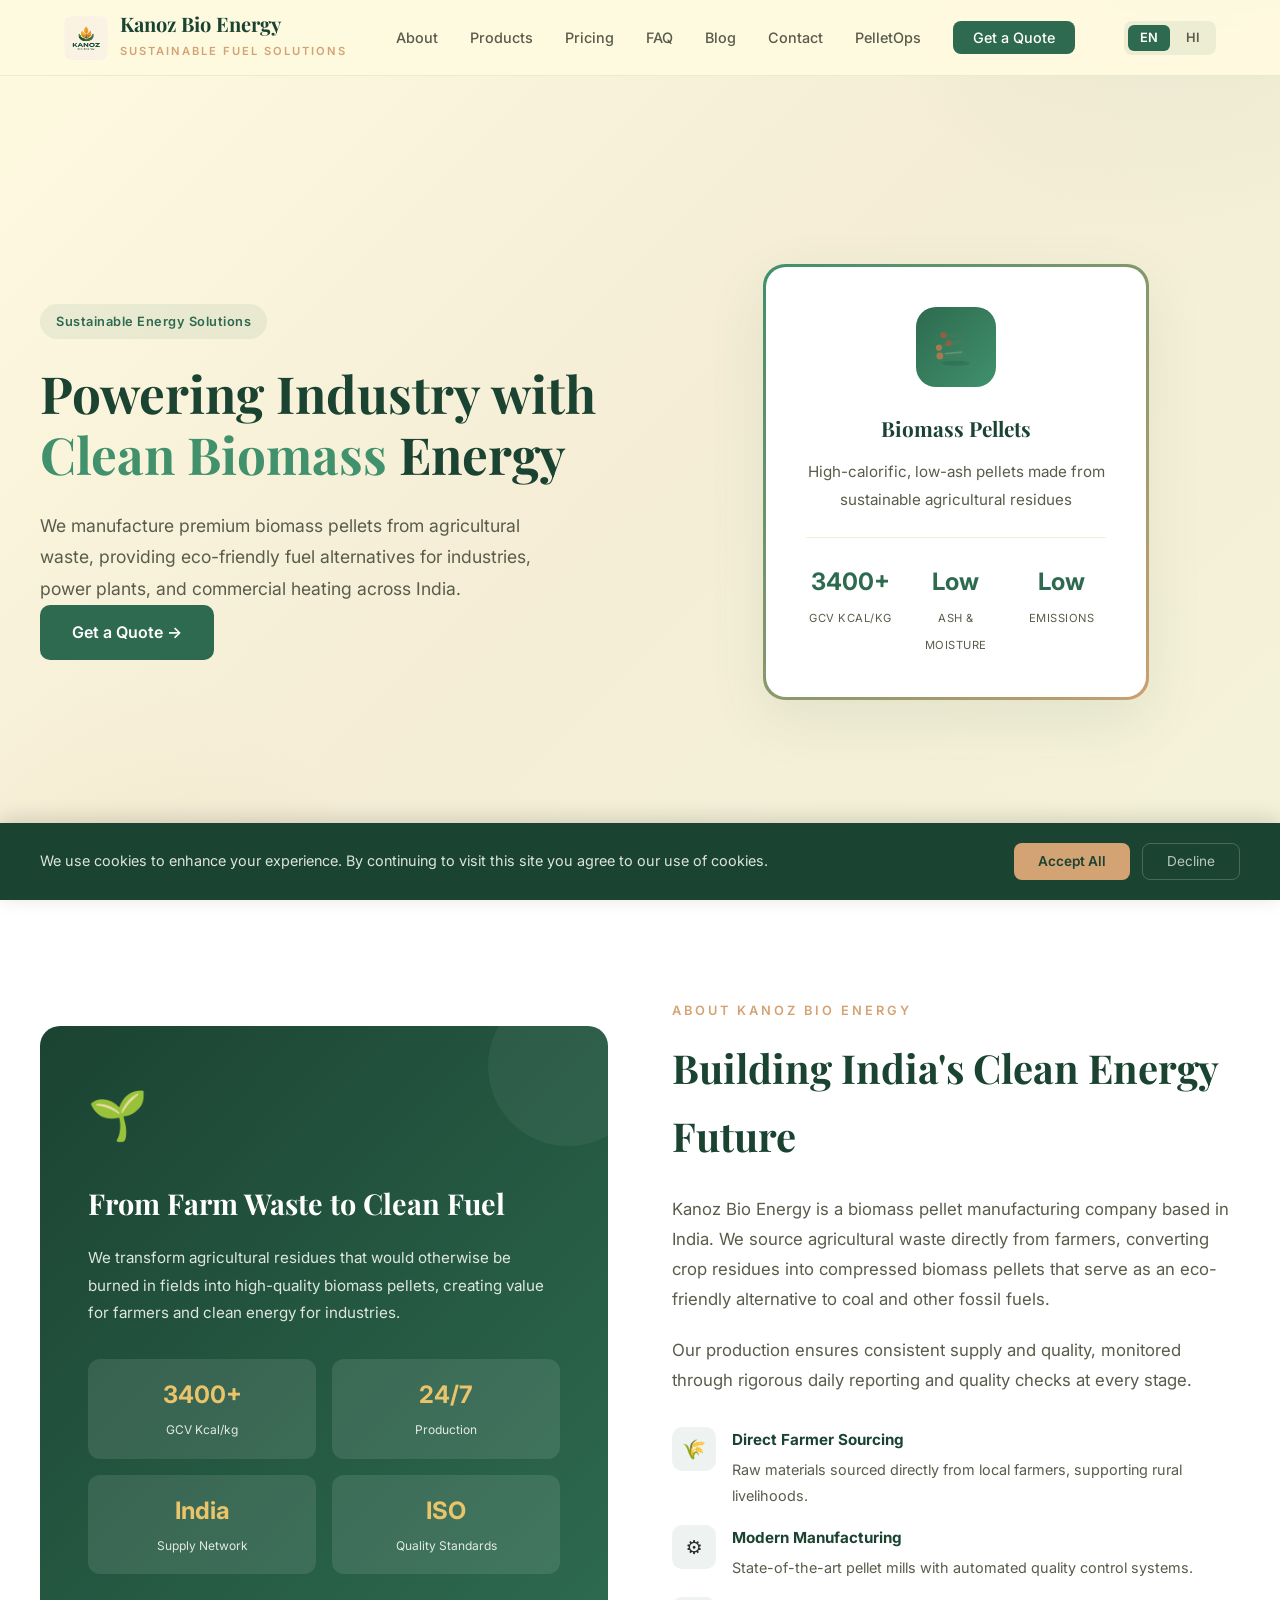
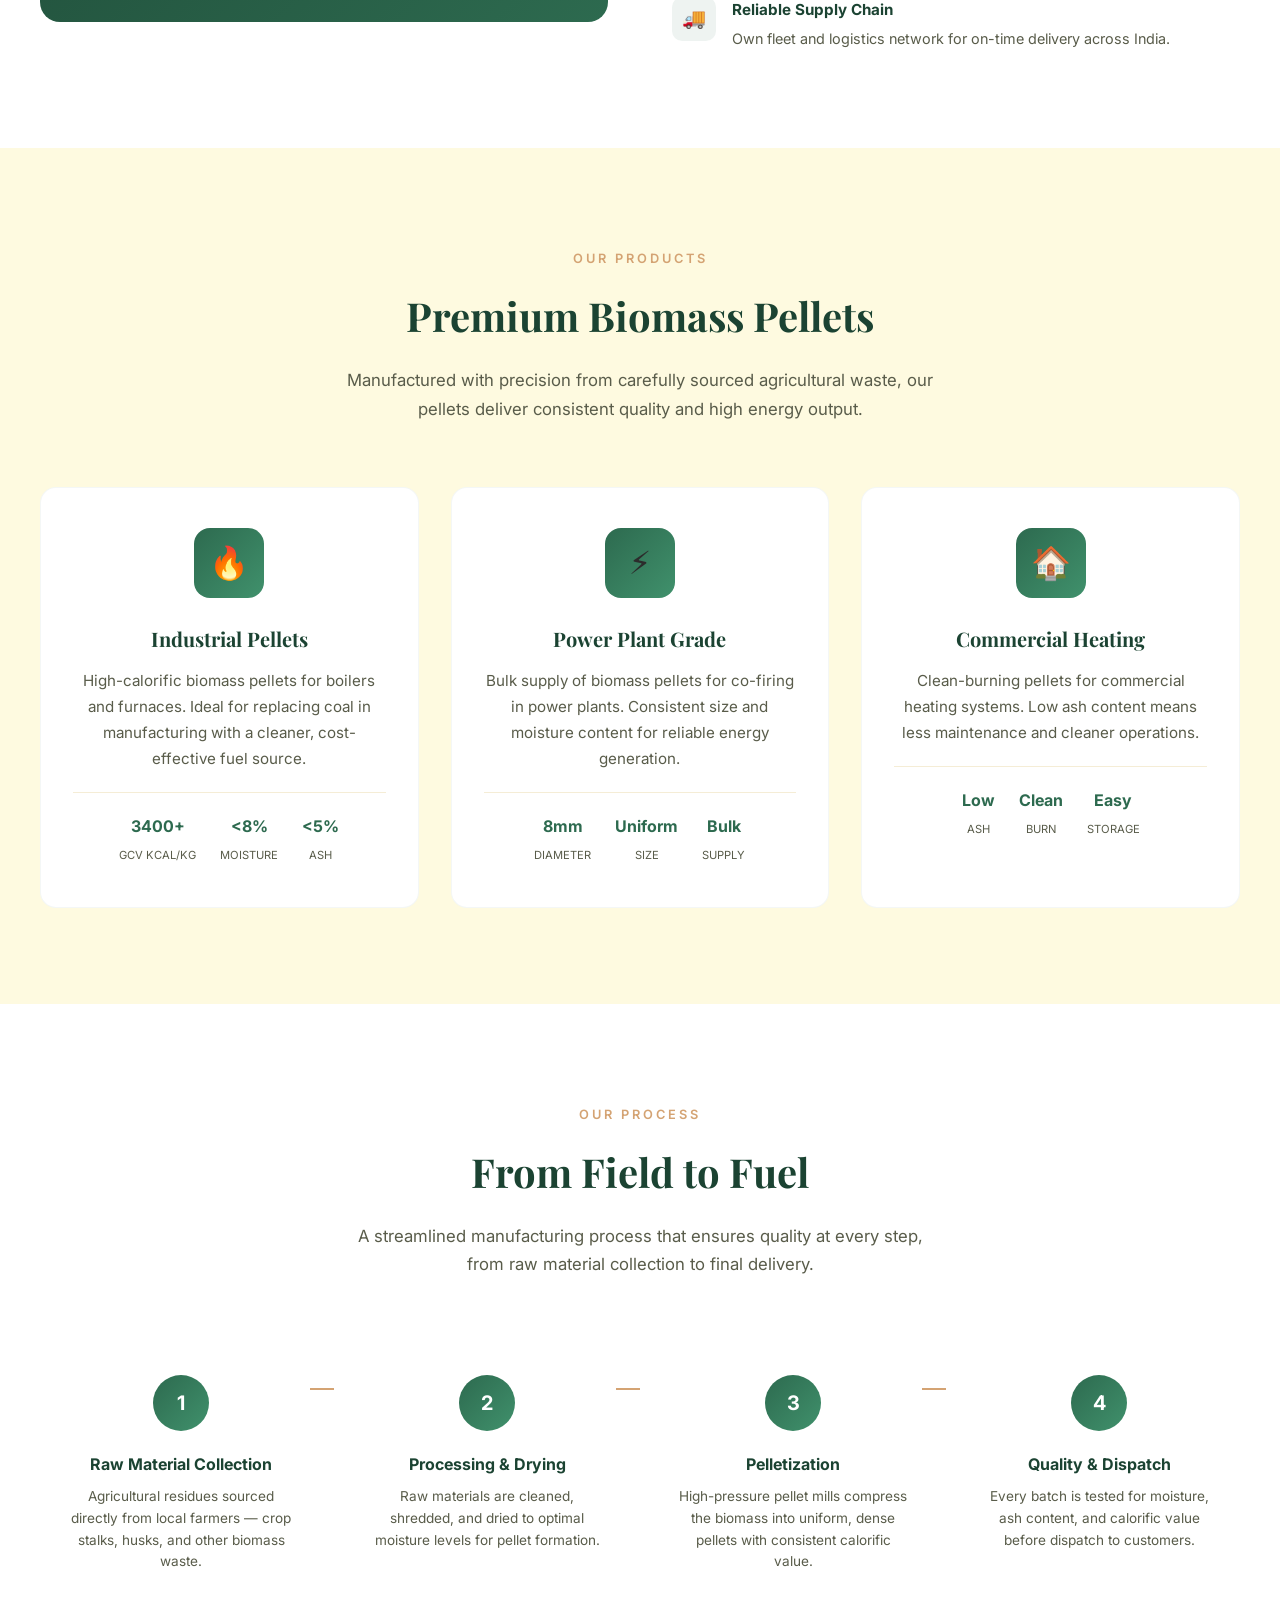
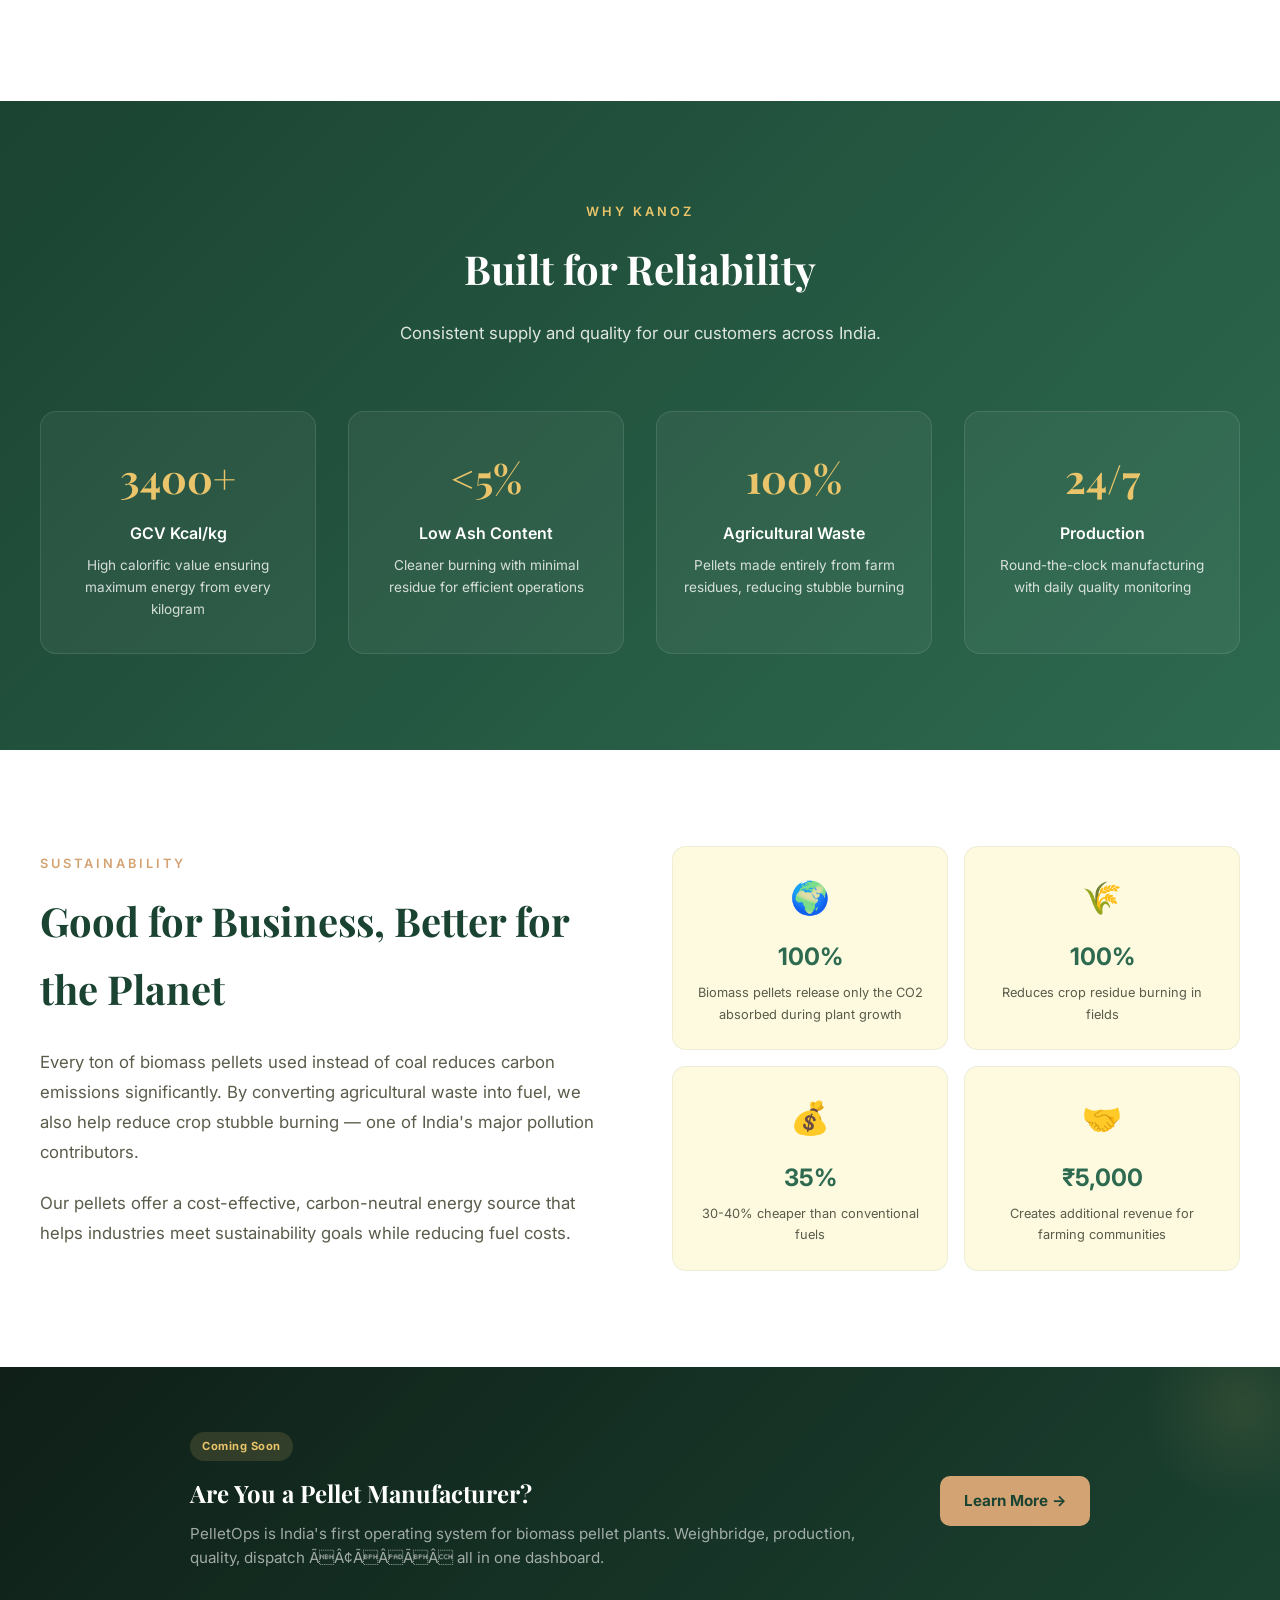
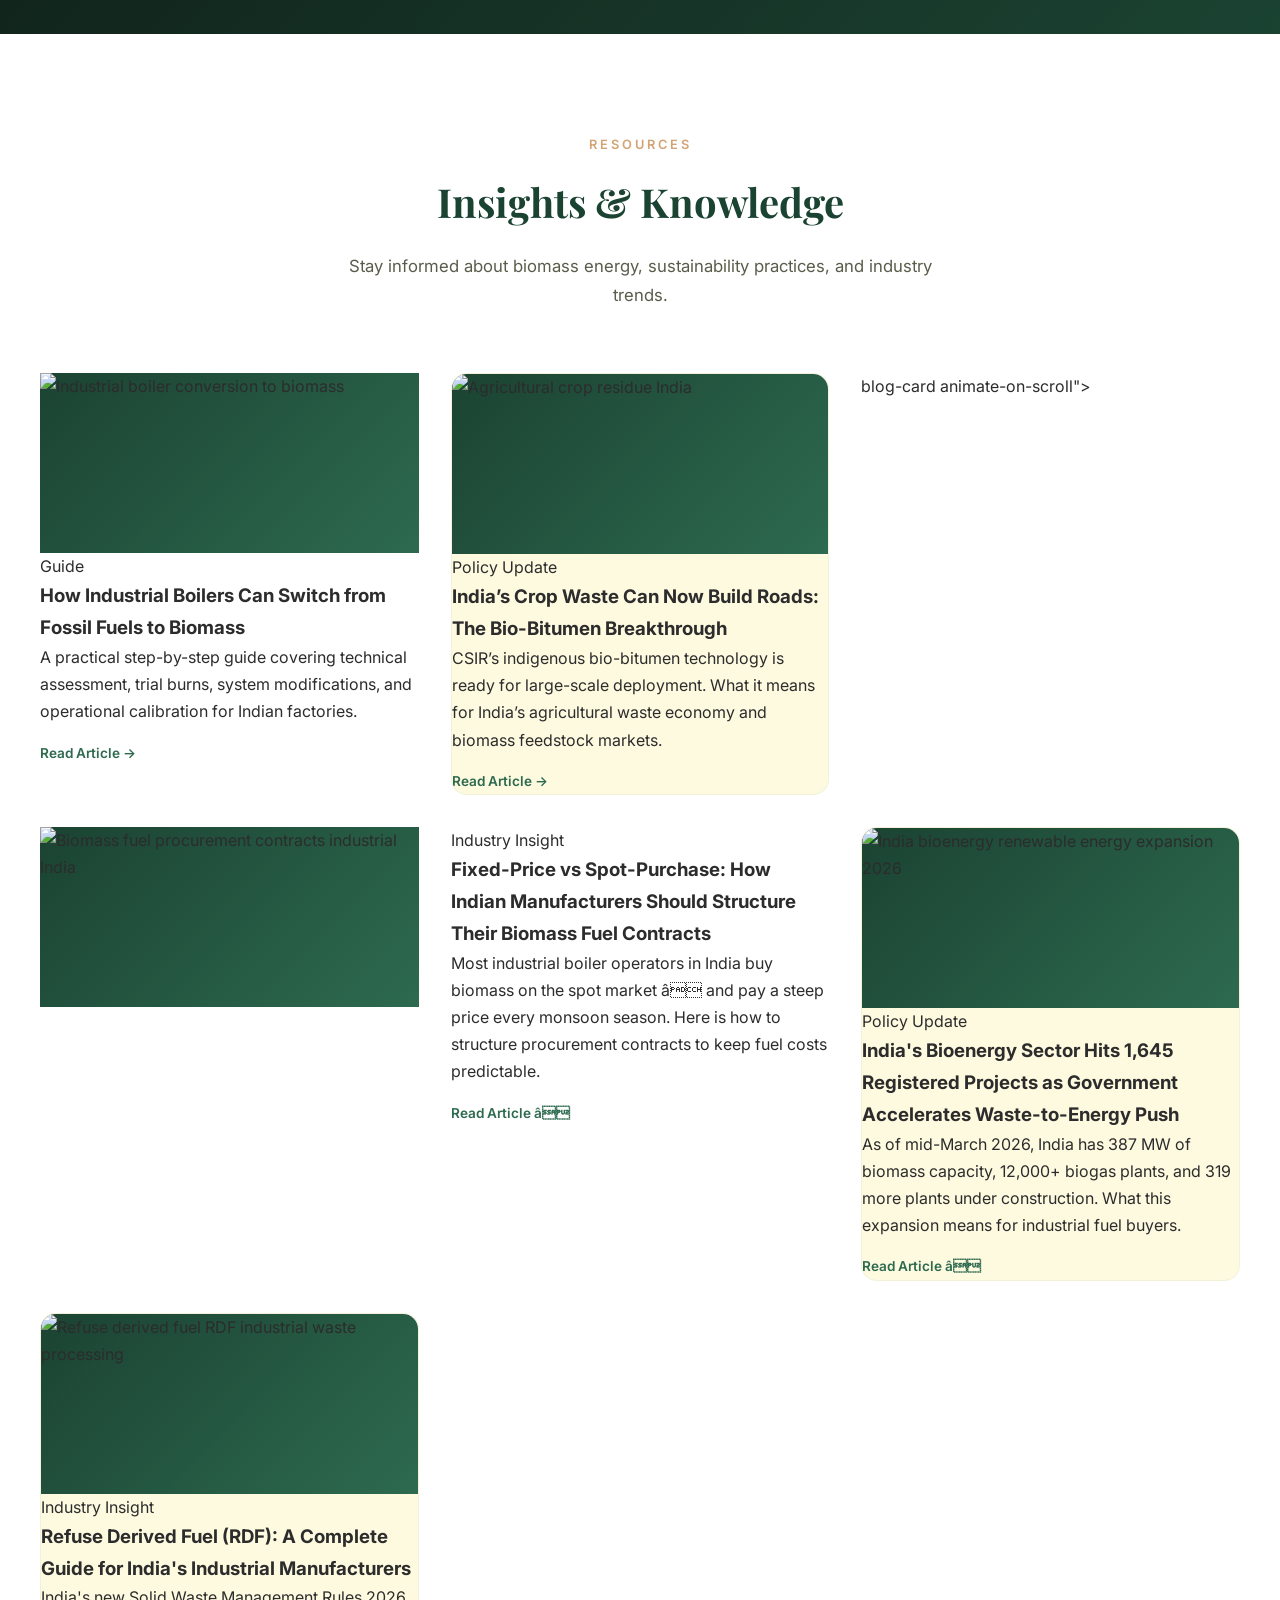
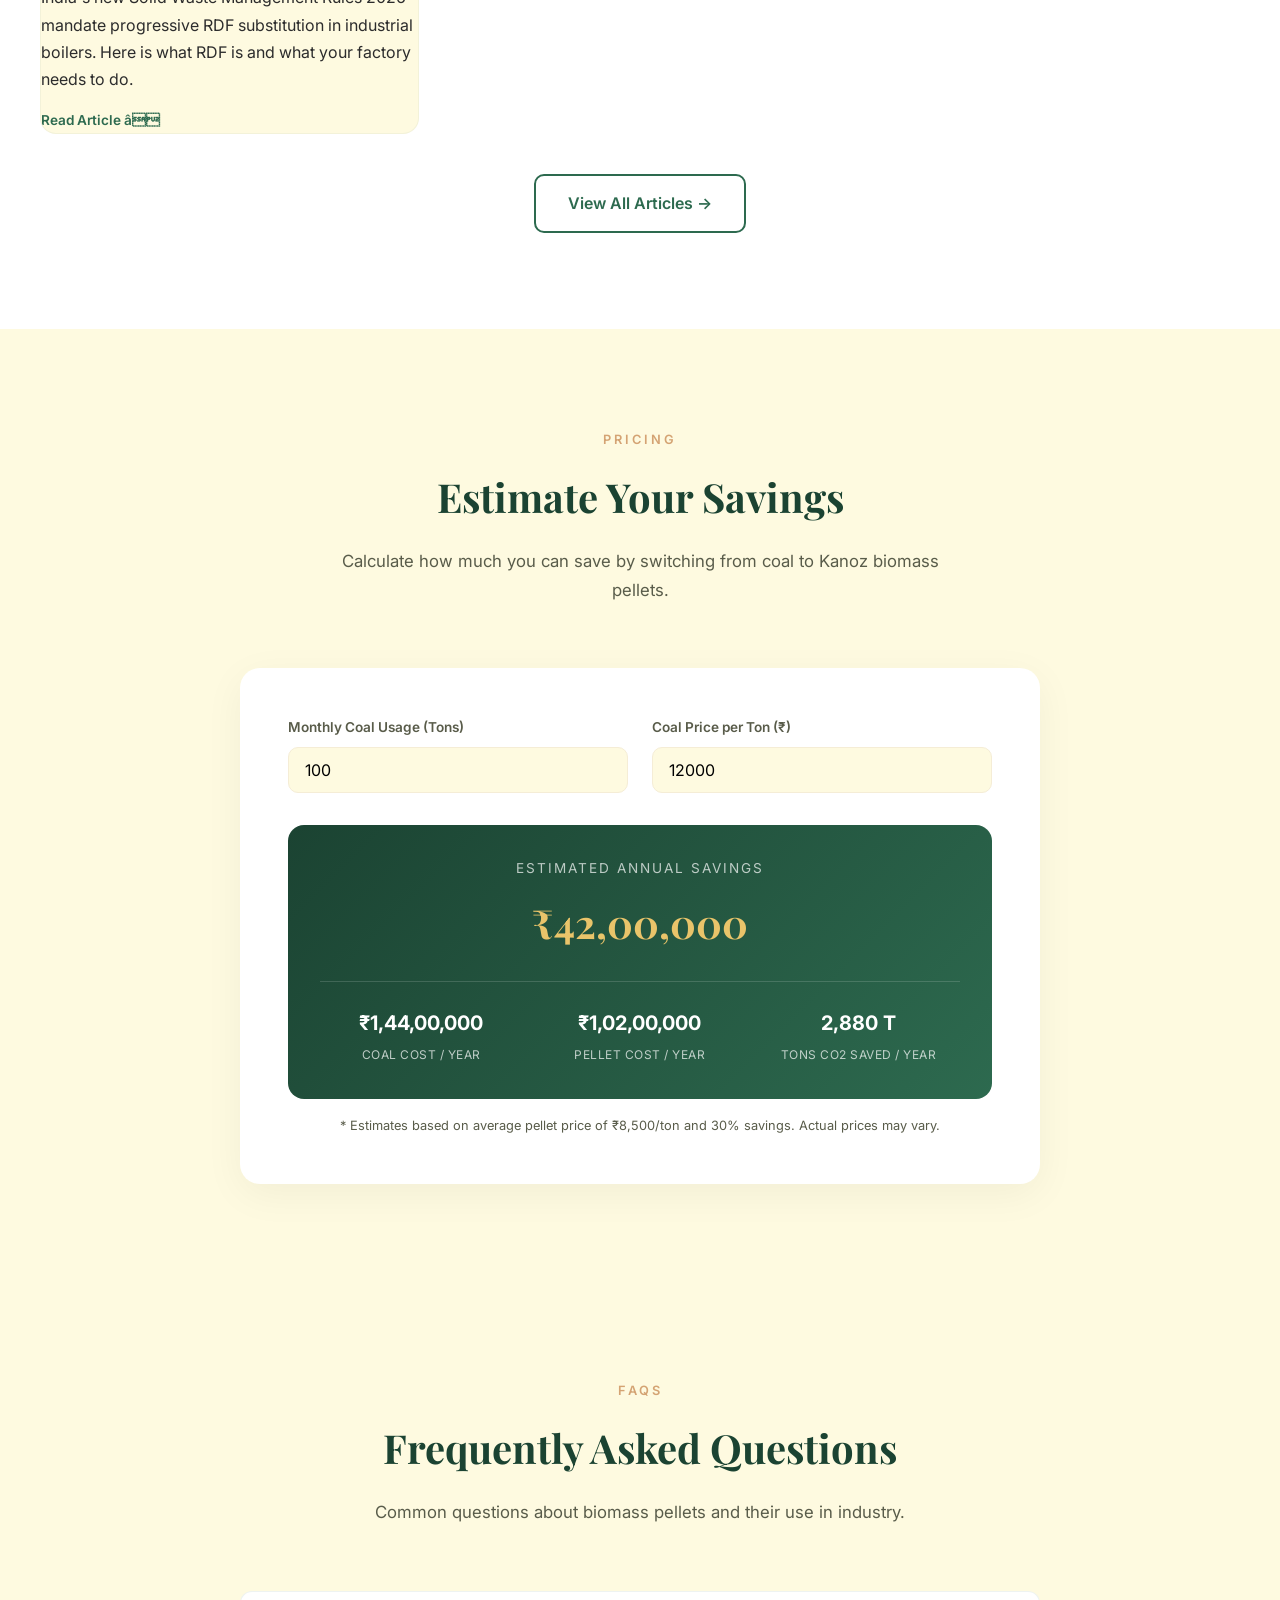
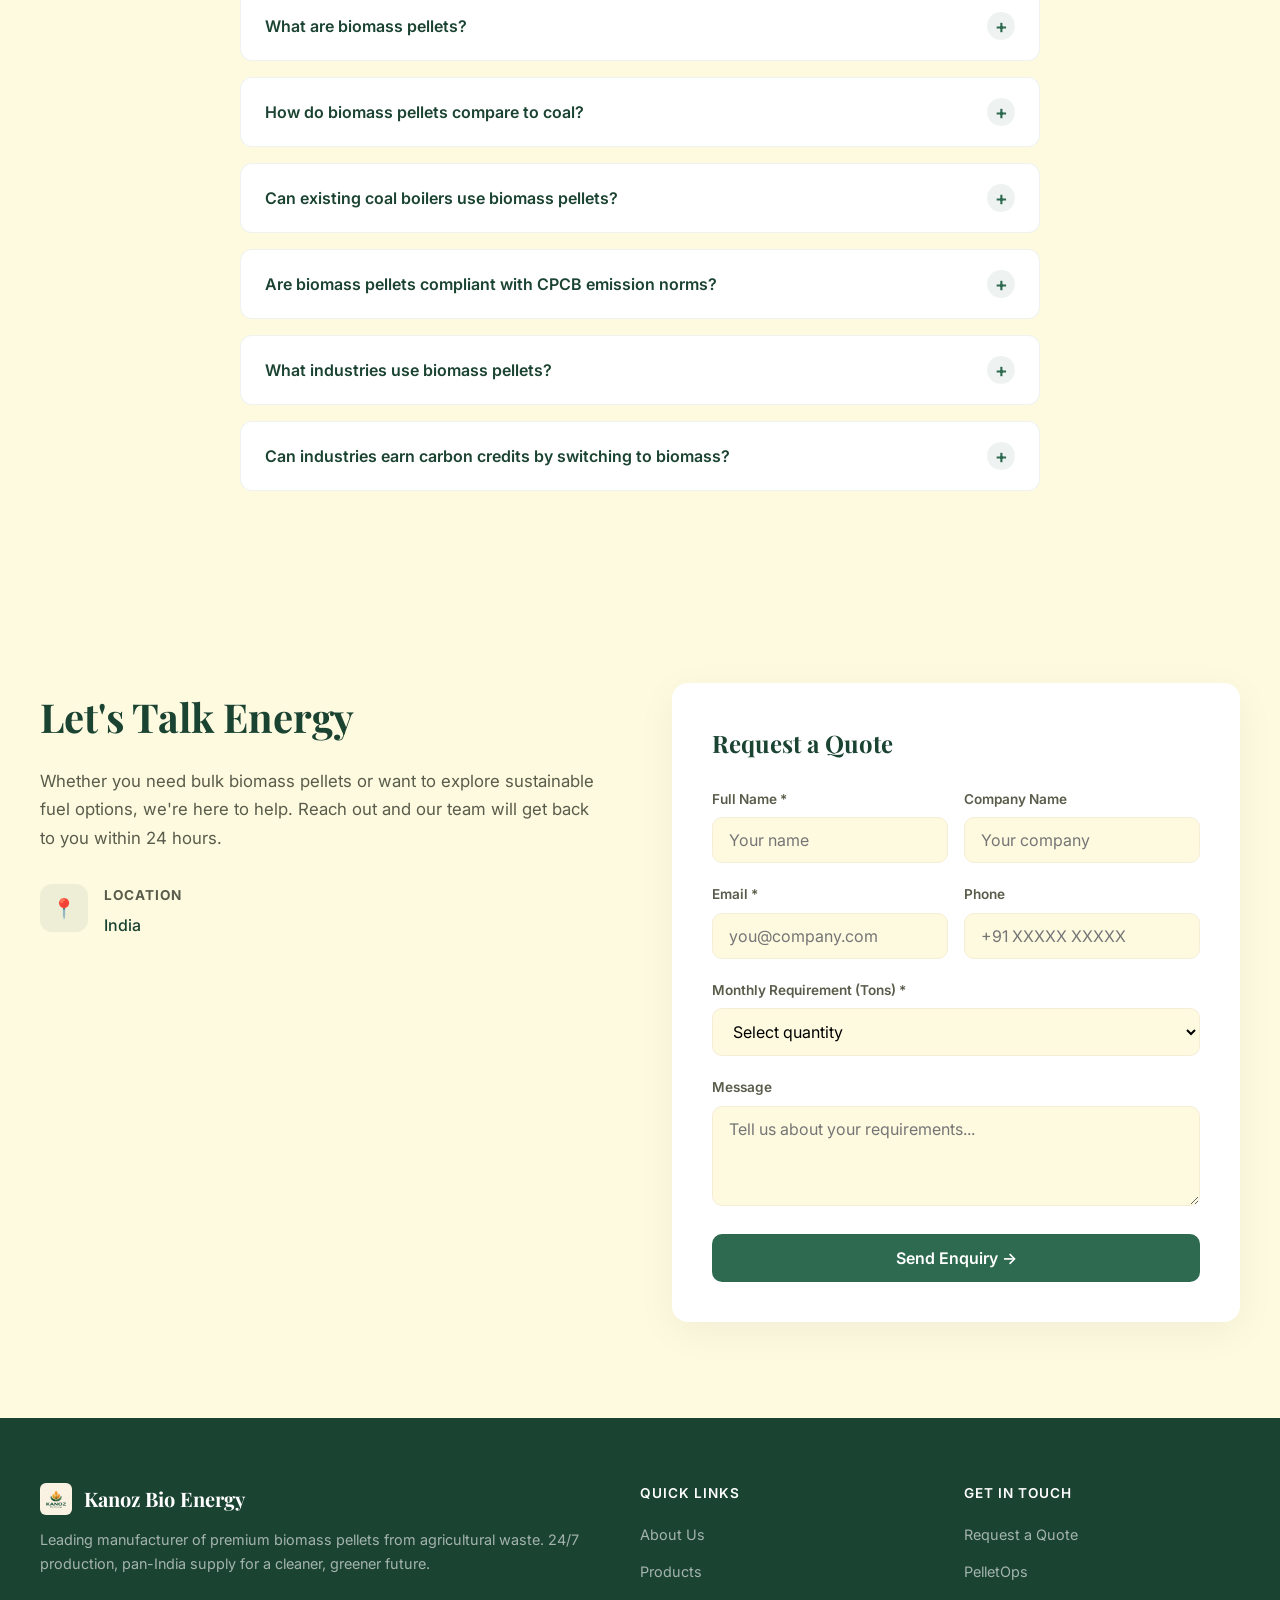
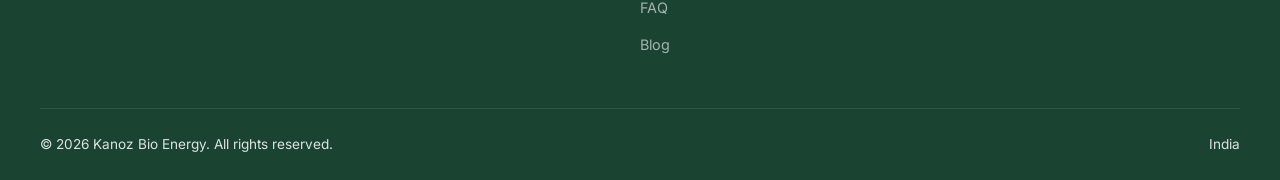
==== index.html @ 9afc2f56 "Fix HTML entity encoding issues in index.html" ====
<!DOCTYPE html>
<html lang="en">
<head>
  <meta charset="UTF-8">
  <meta name="viewport" content="width=device-width, initial-scale=1.0, viewport-fit=cover">
  <title>Kanoz Bio Energy | Biomass Pellet Manufacturer</title>
  <meta name="description" content="Kanoz Bio Energy - Leading manufacturer of premium biomass pellets for sustainable energy. Eco-friendly fuel solutions for industries and homes across India.">
  <meta name="keywords" content="biomass pellets, bio energy, sustainable fuel, agricultural waste, pellet manufacturer India, clean energy">
  <meta property="og:title" content="Kanoz Bio Energy | Biomass Pellet Manufacturer">
  <meta property="og:description" content="Premium biomass pellets from agricultural waste. 24/7 production, pan-India supply.">
  <meta property="og:type" content="website">
  <meta property="og:url" content="https://kanoz.in/">
  <meta property="og:image" content="https://kanoz.in/og-image.jpg">
  <meta name="twitter:card" content="summary_large_image">
  <meta name="twitter:title" content="Kanoz Bio Energy | Biomass Pellet Manufacturer">
  <meta name="twitter:description" content="Premium biomass pellets from agricultural waste. 24/7 production, pan-India supply.">
  <meta name="twitter:image" content="https://kanoz.in/og-image.jpg">
  <meta name="robots" content="index, follow">
  <meta name="theme-color" content="#2d6a4f" id="themeColor">
  <link rel="canonical" href="https://kanoz.in/">
  <link rel="icon" type="image/png" href="logo.png">
  <link rel="apple-touch-icon" href="logo.png">
  <link rel="manifest" href="manifest.json">
  <link rel="preconnect" href="https://fonts.googleapis.com">
  <link rel="preconnect" href="https://fonts.gstatic.com" crossorigin>
  <link href="https://fonts.googleapis.com/css2?family=Inter:wght@400;500;600;700&family=Playfair+Display:wght@600;700&display=swap" rel="stylesheet">

  <!-- Structured Data -->
  <script type="application/ld+json">
  {
    "@context": "https://schema.org",
    "@type": "Organization",
    "name": "Kanoz Bio Energy",
    "description": "Leading manufacturer of premium biomass pellets from agricultural waste in India.",
    "url": "https://kanoz.in",
    "address": {
      "@type": "PostalAddress",
      "addressCountry": "IN"
    },
    "sameAs": []
  }
  </script>
  <script type="application/ld+json">
  {
    "@context": "https://schema.org",
    "@type": "Product",
    "name": "Biomass Pellets",
    "description": "High-calorific, low-ash biomass pellets made from sustainable agricultural residues.",
    "brand": {
      "@type": "Brand",
      "name": "Kanoz Bio Energy"
    },
    "manufacturer": {
      "@type": "Organization",
      "name": "Kanoz Bio Energy"
    },
    "aggregateRating": {
      "@type": "AggregateRating",
      "ratingValue": "4.8",
      "reviewCount": "150",
      "bestRating": "5",
      "worstRating": "1"
    }
  }
  </script>

  <script type="application/ld+json">
  {
    "@context": "https://schema.org",
    "@type": "FAQPage",
    "mainEntity": [
      {
        "@type": "Question",
        "name": "What are biomass pellets?",
        "acceptedAnswer": {
          "@type": "Answer",
          "text": "Biomass pellets are compressed cylinders made from agricultural residues like crop stalks, rice husks, and sawdust. They are used as a cleaner alternative to coal in industrial boilers and heating systems, with a calorific value of 3,200-3,800 Kcal/kg."
        }
      },
      {
        "@type": "Question",
        "name": "How do biomass pellets compare to coal?",
        "acceptedAnswer": {
          "@type": "Answer",
          "text": "Biomass pellets have comparable calorific value to Indian coal but with dramatically lower ash (3-8% vs 25-45%), negligible sulphur, and are carbon-neutral. Industries typically save 30-40% on total fuel costs after switching."
        }
      },
      {
        "@type": "Question",
        "name": "Can existing coal boilers use biomass pellets?",
        "acceptedAnswer": {
          "@type": "Answer",
          "text": "Yes. Most coal-fired boilers (1 TPH and above) can burn biomass pellets with only minor grate and feed mechanism adjustments. The conversion typically takes 2-3 days."
        }
      },
      {
        "@type": "Question",
        "name": "Are biomass pellets compliant with CPCB emission norms?",
        "acceptedAnswer": {
          "@type": "Answer",
          "text": "Yes. Biomass pellets produce significantly lower particulate matter, virtually zero SO2, and no toxic heavy metals compared to coal. Switching to biomass is often the simplest way to meet CPCB standards."
        }
      },
      {
        "@type": "Question",
        "name": "What industries use biomass pellets?",
        "acceptedAnswer": {
          "@type": "Answer",
          "text": "Biomass pellets are used across textile mills, food processing units, brick kilns, chemical plants, paper mills, and thermal power plants. Power plants are mandated to co-fire 5-10% biomass with coal."
        }
      },
      {
        "@type": "Question",
        "name": "Can industries earn carbon credits by switching to biomass?",
        "acceptedAnswer": {
          "@type": "Answer",
          "text": "Yes. Every ton of coal replaced by biomass avoids approximately 2.4 tons of CO2 emissions. These can be registered as carbon credits and sold on voluntary or compliance markets."
        }
      }
    ]
  }
  </script>

  <style>
    /* === RESET & BASE === */
    *, *::before, *::after { box-sizing: border-box; margin: 0; padding: 0; }
    :root {
      --green: #2d6a4f;
      --green-dark: #1b4332;
      --green-light: #40916c;
      --gold: #d4a373;
      --gold-light: #e9c46a;
      --cream: #fefae0;
      --cream-dark: #f5edd6;
      --brown: #595c4a;
      --brown-dark: #4a4e3c;
      --white: #ffffff;
      --text: #2c2c2c;
      --text-light: #595c4a;
      --error: #d32f2f;
    }

    html { scroll-behavior: smooth; }
    body {
      font-family: 'Inter', system-ui, -apple-system, sans-serif;
      color: var(--text);
      background: var(--cream);
      line-height: 1.7;
      overflow-x: hidden;
    }
    img { max-width: 100%; display: block; }
    a { text-decoration: none; color: inherit; }

    /* === SKIP NAV (Accessibility) === */
    .skip-nav {
      position: absolute;
      top: -100%;
      left: 1rem;
      padding: 0.75rem 1.5rem;
      background: var(--green-dark);
      color: var(--white);
      border-radius: 0 0 8px 8px;
      font-weight: 600;
      z-index: 200;
      transition: top 0.2s;
    }
    .skip-nav:focus {
      top: 0;
    }

    /* === HEADER / NAV === */
    .header {
      position: fixed;
      top: 0;
      left: 0;
      right: 0;
      z-index: 100;
      background: rgba(254, 250, 224, 0.95);
      backdrop-filter: blur(10px);
      border-bottom: 1px solid rgba(45, 106, 79, 0.1);
      transition: box-shadow 0.3s;
    }
    .header.scrolled { box-shadow: 0 2px 20px rgba(0,0,0,0.08); }
    .nav {
      max-width: 1200px;
      margin: 0 auto;
      padding: 0.75rem 1.5rem;
      display: flex;
      align-items: center;
      justify-content: space-between;
    }
    .nav-brand {
      display: flex;
      align-items: center;
      gap: 0.75rem;
    }
    .nav-brand img {
      height: 44px;
      width: 44px;
      border-radius: 8px;
    }
    .nav-brand-text h1 {
      font-family: 'Playfair Display', Georgia, serif;
      font-size: 1.25rem;
      font-weight: 700;
      color: var(--green-dark);
      line-height: 1.2;
    }
    .nav-brand-text span {
      font-size: 0.7rem;
      color: var(--gold);
      text-transform: uppercase;
      letter-spacing: 2px;
      font-weight: 600;
    }
    .nav-links {
      display: flex;
      gap: 2rem;
      align-items: center;
      list-style: none;
    }
    .nav-links a {
      font-size: 0.9rem;
      font-weight: 500;
      color: var(--brown);
      transition: color 0.2s;
    }
    .nav-links a:hover,
    .nav-links a:focus-visible { color: var(--green); }
    .nav-cta {
      background: var(--green);
      color: var(--white) !important;
      padding: 0.5rem 1.25rem;
      border-radius: 8px;
      font-weight: 600;
      transition: background 0.2s, transform 0.2s;
    }
    .nav-cta:hover { background: var(--green-dark); transform: translateY(-1px); }
    .hamburger {
      display: none;
      background: none;
      border: none;
      cursor: pointer;
      padding: 0.625rem;
      min-width: 48px;
      min-height: 48px;
      align-items: center;
      justify-content: center;
    }
    .hamburger span {
      display: block;
      width: 24px;
      height: 2px;
      background: var(--green-dark);
      margin: 6px 0;
      transition: transform 0.3s, opacity 0.3s;
    }
    .hamburger.active span:nth-child(1) {
      transform: translateY(8px) rotate(45deg);
    }
    .hamburger.active span:nth-child(2) {
      opacity: 0;
    }
    .hamburger.active span:nth-child(3) {
      transform: translateY(-8px) rotate(-45deg);
    }

    /* === HERO === */
    .hero {
      min-height: 100vh;
      min-height: 100dvh;
      display: flex;
      align-items: center;
      padding: 8rem 1.5rem 4rem;
      background: linear-gradient(135deg, var(--cream) 0%, var(--cream-dark) 50%, rgba(45,106,79,0.05) 100%);
      position: relative;
      overflow: hidden;
    }
    .hero::before {
      content: '';
      position: absolute;
      top: -50%;
      right: -20%;
      width: 700px;
      height: 700px;
      background: radial-gradient(circle, rgba(45,106,79,0.06) 0%, transparent 70%);
      border-radius: 50%;
    }
    .hero::after {
      content: '';
      position: absolute;
      bottom: -30%;
      left: -10%;
      width: 500px;
      height: 500px;
      background: radial-gradient(circle, rgba(212,163,115,0.08) 0%, transparent 70%);
      border-radius: 50%;
    }
    .hero-inner {
      max-width: 1200px;
      margin: 0 auto;
      display: grid;
      grid-template-columns: 1fr 1fr;
      gap: 4rem;
      align-items: center;
      position: relative;
      z-index: 1;
    }
    .hero-badge {
      display: inline-block;
      background: rgba(45,106,79,0.08);
      color: var(--green);
      padding: 0.4rem 1rem;
      border-radius: 100px;
      font-size: 0.8rem;
      font-weight: 600;
      letter-spacing: 0.5px;
      margin-bottom: 1.5rem;
    }
    .hero h2 {
      font-family: 'Playfair Display', Georgia, serif;
      font-size: 3.2rem;
      color: var(--green-dark);
      line-height: 1.2;
      margin-bottom: 1.5rem;
    }
    .hero h2 em {
      font-style: normal;
      color: var(--green-light);
    }
    .hero p {
      font-size: 1.1rem;
      color: var(--text-light);
      max-width: 500px;
      line-height: 1.8;
    }
    .hero-btns {
      display: flex;
      gap: 1rem;
      flex-wrap: wrap;
    }
    .btn {
      display: inline-flex;
      align-items: center;
      gap: 0.5rem;
      padding: 0.875rem 2rem;
      border-radius: 10px;
      font-weight: 600;
      font-size: 1rem;
      transition: background 0.2s, transform 0.2s, box-shadow 0.2s, color 0.2s;
      border: none;
      cursor: pointer;
    }
    .btn-primary {
      background: var(--green);
      color: var(--white);
    }
    .btn-primary:hover { background: var(--green-dark); transform: translateY(-2px); box-shadow: 0 8px 25px rgba(45,106,79,0.25); }
    .btn-primary:focus-visible { outline: 2px solid var(--gold); outline-offset: 2px; }
    .btn-outline {
      background: transparent;
      color: var(--green);
      border: 2px solid var(--green);
    }
    .btn-outline:hover { background: var(--green); color: var(--white); }
    .btn-outline:focus-visible { outline: 2px solid var(--green); outline-offset: 2px; }
    .hero-visual {
      display: flex;
      justify-content: center;
      align-items: center;
    }
    .hero-card {
      background: var(--white);
      border-radius: 20px;
      padding: 2.5rem;
      box-shadow: 0 20px 60px rgba(45,106,79,0.1);
      text-align: center;
      max-width: 380px;
      position: relative;
    }
    .hero-card::before {
      content: '';
      position: absolute;
      top: -3px; left: -3px; right: -3px; bottom: -3px;
      background: linear-gradient(135deg, var(--green-light), var(--gold));
      border-radius: 22px;
      z-index: -1;
    }
    .hero-icon {
      width: 80px;
      height: 80px;
      margin: 0 auto 1.5rem;
      background: linear-gradient(135deg, var(--green), var(--green-light));
      border-radius: 20px;
      display: flex;
      align-items: center;
      justify-content: center;
      font-size: 2.5rem;
    }
    .hero-card h3 {
      font-family: 'Playfair Display', Georgia, serif;
      color: var(--green-dark);
      font-size: 1.3rem;
      margin-bottom: 0.75rem;
    }
    .hero-card p {
      font-size: 0.95rem;
      color: var(--text-light);
      margin-bottom: 1.5rem;
      max-width: 100%;
    }
    .hero-stats {
      display: grid;
      grid-template-columns: repeat(3, 1fr);
      gap: 1rem;
      padding-top: 1.5rem;
      border-top: 1px solid var(--cream-dark);
    }
    .hero-stat strong {
      display: block;
      font-size: 1.5rem;
      color: var(--green);
      font-weight: 700;
    }
    .hero-stat span {
      font-size: 0.7rem;
      color: var(--text-light);
      text-transform: uppercase;
      letter-spacing: 0.5px;
    }

    /* === ABOUT === */
    .about {
      padding: 6rem 1.5rem;
      background: var(--white);
    }
    .about-inner {
      max-width: 1200px;
      margin: 0 auto;
      display: grid;
      grid-template-columns: 1fr 1fr;
      gap: 4rem;
      align-items: center;
    }
    .about-visual {
      position: relative;
    }
    .about-card {
      background: linear-gradient(135deg, var(--green-dark) 0%, var(--green) 100%);
      border-radius: 20px;
      padding: 3rem;
      color: var(--white);
      position: relative;
      overflow: hidden;
    }
    .about-card::after {
      content: '';
      position: absolute;
      top: -40px; right: -40px;
      width: 160px; height: 160px;
      background: rgba(255,255,255,0.05);
      border-radius: 50%;
    }
    .about-card-icon {
      font-size: 3rem;
      margin-bottom: 1.5rem;
    }
    .about-card h3 {
      font-family: 'Playfair Display', Georgia, serif;
      font-size: 1.8rem;
      margin-bottom: 1rem;
    }
    .about-card p {
      font-size: 0.95rem;
      color: rgba(255,255,255,0.85);
      line-height: 1.8;
    }
    .about-mini-stats {
      display: grid;
      grid-template-columns: 1fr 1fr;
      gap: 1rem;
      margin-top: 2rem;
    }
    .about-mini-stat {
      background: rgba(255,255,255,0.1);
      border-radius: 12px;
      padding: 1rem;
      text-align: center;
    }
    .about-mini-stat strong {
      display: block;
      font-size: 1.5rem;
      font-weight: 700;
      color: var(--gold-light);
    }
    .about-mini-stat span {
      font-size: 0.75rem;
      color: rgba(255,255,255,0.85);
    }
    .about-content .section-label {
      text-align: left;
    }
    .about-content h2 {
      font-family: 'Playfair Display', Georgia, serif;
      font-size: 2.5rem;
      color: var(--green-dark);
      margin-bottom: 1.5rem;
    }
    .about-content p {
      color: var(--text-light);
      font-size: 1.05rem;
      margin-bottom: 1.25rem;
      line-height: 1.8;
    }
    .about-highlights {
      display: flex;
      flex-direction: column;
      gap: 1rem;
      margin-top: 2rem;
    }
    .about-highlight {
      display: flex;
      align-items: flex-start;
      gap: 1rem;
    }
    .about-highlight-icon {
      width: 44px;
      height: 44px;
      background: rgba(45,106,79,0.08);
      border-radius: 10px;
      display: flex;
      align-items: center;
      justify-content: center;
      font-size: 1.2rem;
      flex-shrink: 0;
    }
    .about-highlight h3 {
      font-size: 0.95rem;
      color: var(--green-dark);
      margin-bottom: 0.25rem;
    }
    .about-highlight p {
      font-size: 0.9rem;
      color: var(--text-light);
      margin-bottom: 0;
    }

    /* === PRODUCTS === */
    .products {
      padding: 6rem 1.5rem;
      background: var(--cream);
    }
    .section-header {
      text-align: center;
      max-width: 600px;
      margin: 0 auto 4rem;
    }
    .section-label {
      display: inline-block;
      font-size: 0.8rem;
      font-weight: 600;
      color: var(--gold);
      text-transform: uppercase;
      letter-spacing: 3px;
      margin-bottom: 0.75rem;
    }
    .section-header h2 {
      font-family: 'Playfair Display', Georgia, serif;
      font-size: 2.5rem;
      color: var(--green-dark);
      margin-bottom: 1rem;
    }
    .section-header p {
      font-size: 1.05rem;
      color: var(--text-light);
    }
    .products-grid {
      max-width: 1200px;
      margin: 0 auto;
      display: grid;
      grid-template-columns: repeat(3, 1fr);
      gap: 2rem;
    }
    .product-card {
      background: var(--white);
      border-radius: 16px;
      padding: 2.5rem 2rem;
      text-align: center;
      transition: transform 0.3s, box-shadow 0.3s;
      border: 1px solid rgba(45,106,79,0.05);
    }
    .product-card:hover {
      transform: translateY(-8px);
      box-shadow: 0 20px 40px rgba(45,106,79,0.1);
    }
    .product-icon {
      width: 70px;
      height: 70px;
      margin: 0 auto 1.5rem;
      background: linear-gradient(135deg, var(--green), var(--green-light));
      border-radius: 16px;
      display: flex;
      align-items: center;
      justify-content: center;
      font-size: 2rem;
    }
    .product-card h3 {
      font-family: 'Playfair Display', Georgia, serif;
      font-size: 1.25rem;
      color: var(--green-dark);
      margin-bottom: 0.75rem;
    }
    .product-card p {
      font-size: 0.95rem;
      color: var(--text-light);
      line-height: 1.7;
    }
    .product-specs {
      display: flex;
      justify-content: center;
      gap: 1.5rem;
      margin-top: 1.25rem;
      padding-top: 1.25rem;
      border-top: 1px solid var(--cream-dark);
    }
    .product-spec {
      text-align: center;
    }
    .product-spec strong {
      display: block;
      font-size: 1rem;
      color: var(--green);
      font-weight: 700;
    }
    .product-spec span {
      font-size: 0.7rem;
      color: var(--text-light);
      text-transform: uppercase;
    }

    /* === PROCESS === */
    .process {
      padding: 6rem 1.5rem;
      background: var(--white);
    }
    .process-grid {
      max-width: 1200px;
      margin: 0 auto;
      display: grid;
      grid-template-columns: repeat(4, 1fr);
      gap: 1.5rem;
    }
    .process-step {
      text-align: center;
      padding: 2rem 1.5rem;
      position: relative;
    }
    .process-step::after {
      content: '';
      position: absolute;
      top: 45px;
      right: -12px;
      width: 24px;
      height: 2px;
      background: var(--gold);
    }
    .process-step:last-child::after { display: none; }
    .process-number {
      width: 56px;
      height: 56px;
      margin: 0 auto 1.25rem;
      background: linear-gradient(135deg, var(--green), var(--green-light));
      border-radius: 50%;
      display: flex;
      align-items: center;
      justify-content: center;
      color: var(--white);
      font-weight: 700;
      font-size: 1.25rem;
    }
    .process-step h3 {
      font-size: 1rem;
      color: var(--green-dark);
      margin-bottom: 0.5rem;
    }
    .process-step p {
      font-size: 0.85rem;
      color: var(--text-light);
      line-height: 1.6;
    }

    /* === WHY US === */
    .why-us {
      padding: 6rem 1.5rem;
      background: linear-gradient(135deg, var(--green-dark) 0%, var(--green) 100%);
      color: var(--white);
    }
    .why-us .section-label { color: var(--gold-light); }
    .why-us .section-header h2 { color: var(--white); }
    .why-us .section-header p { color: rgba(255,255,255,0.85); }
    .why-grid {
      max-width: 1200px;
      margin: 0 auto;
      display: grid;
      grid-template-columns: repeat(4, 1fr);
      gap: 2rem;
    }
    .why-item {
      text-align: center;
      padding: 2rem 1.5rem;
      background: rgba(255,255,255,0.05);
      border-radius: 16px;
      border: 1px solid rgba(255,255,255,0.1);
      transition: background 0.3s;
    }
    .why-item:hover {
      background: rgba(255,255,255,0.1);
    }
    .why-number {
      font-family: 'Playfair Display', Georgia, serif;
      font-size: 2.5rem;
      font-weight: 700;
      color: var(--gold-light);
      margin-bottom: 0.5rem;
    }
    .why-item h3 {
      font-size: 1rem;
      font-weight: 600;
      margin-bottom: 0.5rem;
      color: var(--white);
    }
    .why-item p {
      font-size: 0.85rem;
      color: rgba(255,255,255,0.8);
      line-height: 1.6;
    }


    /* === SUSTAINABILITY === */
    .sustainability {
      padding: 6rem 1.5rem;
      background: var(--white);
    }
    .sustainability-inner {
      max-width: 1200px;
      margin: 0 auto;
      display: grid;
      grid-template-columns: 1fr 1fr;
      gap: 4rem;
      align-items: center;
    }
    .sustainability-content h2 {
      font-family: 'Playfair Display', Georgia, serif;
      font-size: 2.5rem;
      color: var(--green-dark);
      margin-bottom: 1.5rem;
    }
    .sustainability-content p {
      color: var(--text-light);
      font-size: 1.05rem;
      line-height: 1.8;
      margin-bottom: 1.25rem;
    }
    .impact-cards {
      display: grid;
      grid-template-columns: 1fr 1fr;
      gap: 1rem;
    }
    .impact-card {
      background: var(--cream);
      border-radius: 14px;
      padding: 1.5rem;
      text-align: center;
      border: 1px solid rgba(45,106,79,0.08);
    }
    .impact-card-icon {
      font-size: 2rem;
      margin-bottom: 0.75rem;
    }
    .impact-card h3 {
      font-size: 1.5rem;
      color: var(--green);
      font-weight: 700;
      margin-bottom: 0.25rem;
    }
    .impact-card p {
      font-size: 0.8rem;
      color: var(--text-light);
      margin-bottom: 0;
    }

    /* === CONTACT === */
    .contact {
      padding: 6rem 1.5rem;
      background: var(--cream);
    }
    .contact-inner {
      max-width: 1200px;
      margin: 0 auto;
      display: grid;
      grid-template-columns: 1fr 1fr;
      gap: 4rem;
      align-items: start;
    }
    .contact-info h2 {
      font-family: 'Playfair Display', Georgia, serif;
      font-size: 2.5rem;
      color: var(--green-dark);
      margin-bottom: 1rem;
    }
    .contact-info > p {
      color: var(--text-light);
      margin-bottom: 2rem;
      font-size: 1.05rem;
    }
    .contact-detail {
      display: flex;
      align-items: flex-start;
      gap: 1rem;
      margin-bottom: 1.5rem;
    }
    .contact-detail-icon {
      width: 48px;
      height: 48px;
      background: rgba(45,106,79,0.08);
      border-radius: 12px;
      display: flex;
      align-items: center;
      justify-content: center;
      font-size: 1.2rem;
      flex-shrink: 0;
    }
    .contact-detail h3 {
      font-size: 0.85rem;
      color: var(--text-light);
      text-transform: uppercase;
      letter-spacing: 1px;
      margin-bottom: 0.25rem;
    }
    .contact-detail p, .contact-detail a {
      font-size: 1rem;
      color: var(--green-dark);
      font-weight: 500;
    }
    .contact-detail a:hover { color: var(--green-light); }
    .contact-form {
      background: var(--white);
      border-radius: 16px;
      padding: 2.5rem;
      box-shadow: 0 10px 40px rgba(0,0,0,0.05);
    }
    .contact-form h3 {
      font-family: 'Playfair Display', Georgia, serif;
      font-size: 1.5rem;
      color: var(--green-dark);
      margin-bottom: 1.5rem;
    }
    .form-row {
      display: grid;
      grid-template-columns: 1fr 1fr;
      gap: 1rem;
    }
    .form-group {
      margin-bottom: 1.25rem;
    }
    .form-group label {
      display: block;
      font-size: 0.85rem;
      font-weight: 600;
      color: var(--brown);
      margin-bottom: 0.4rem;
    }
    .form-group input, .form-group textarea, .form-group select {
      width: 100%;
      padding: 0.75rem 1rem;
      border: 1.5px solid var(--cream-dark);
      border-radius: 10px;
      font-family: 'Inter', system-ui, -apple-system, sans-serif;
      font-size: 1rem;
      background: var(--cream);
      transition: border-color 0.2s, box-shadow 0.2s;
      outline: none;
    }
    .form-group input:focus, .form-group textarea:focus, .form-group select:focus {
      border-color: var(--green);
      box-shadow: 0 0 0 3px rgba(45,106,79,0.1);
    }
    .form-group input.invalid, .form-group select.invalid {
      border-color: var(--error);
      box-shadow: 0 0 0 3px rgba(211,47,47,0.1);
    }
    .form-error {
      font-size: 0.75rem;
      color: var(--error);
      margin-top: 0.25rem;
      display: none;
    }
    .form-group textarea { resize: vertical; min-height: 100px; }
    .form-submit {
      width: 100%;
      padding: 0.875rem;
      background: var(--green);
      color: var(--white);
      border: none;
      border-radius: 10px;
      font-family: 'Inter', system-ui, -apple-system, sans-serif;
      font-size: 1rem;
      font-weight: 600;
      cursor: pointer;
      transition: background 0.2s, transform 0.2s;
      position: relative;
    }
    .form-submit:hover:not(:disabled) { background: var(--green-dark); transform: translateY(-1px); }
    .form-submit:focus-visible { background: var(--green-dark); transform: translateY(-1px); outline: 2px solid var(--gold); outline-offset: 2px; }
    .form-submit:disabled {
      opacity: 0.7;
      cursor: not-allowed;
    }
    .form-success {
      display: none;
      text-align: center;
      padding: 2rem;
    }
    .form-success.visible {
      display: block;
    }
    .form-success-icon {
      width: 64px;
      height: 64px;
      margin: 0 auto 1rem;
      background: rgba(45,106,79,0.1);
      border-radius: 50%;
      display: flex;
      align-items: center;
      justify-content: center;
      font-size: 1.75rem;
    }
    .form-success h3 {
      font-family: 'Playfair Display', Georgia, serif;
      font-size: 1.25rem;
      color: var(--green-dark);
      margin-bottom: 0.5rem;
    }
    .form-success p {
      font-size: 0.95rem;
      color: var(--text-light);
    }

    /* === FOOTER === */
    .footer {
      background: var(--green-dark);
      color: rgba(255,255,255,0.85);
      padding: 4rem 1.5rem 1.5rem;
    }
    .footer-top {
      max-width: 1200px;
      margin: 0 auto;
      display: grid;
      grid-template-columns: 2fr 1fr 1fr;
      gap: 3rem;
      padding-bottom: 2.5rem;
      border-bottom: 1px solid rgba(255,255,255,0.1);
      margin-bottom: 1.5rem;
    }
    .footer-about h3 {
      font-family: 'Playfair Display', Georgia, serif;
      font-size: 1.25rem;
      color: var(--white);
      margin-bottom: 0.75rem;
      display: flex;
      align-items: center;
      gap: 0.75rem;
    }
    .footer-about h3 img {
      height: 32px;
      width: 32px;
      border-radius: 6px;
    }
    .footer-about p {
      font-size: 0.9rem;
      line-height: 1.7;
      color: rgba(255,255,255,0.6);
    }
    .footer-col h4 {
      font-size: 0.85rem;
      font-weight: 600;
      color: var(--white);
      text-transform: uppercase;
      letter-spacing: 1px;
      margin-bottom: 1rem;
    }
    .footer-col ul {
      list-style: none;
    }
    .footer-col ul li {
      margin-bottom: 0.6rem;
    }
    .footer-col a {
      font-size: 0.9rem;
      color: rgba(255,255,255,0.6);
      transition: color 0.2s;
    }
    .footer-col a:hover { color: var(--gold-light); }
    .footer-bottom {
      max-width: 1200px;
      margin: 0 auto;
      display: flex;
      justify-content: space-between;
      align-items: center;
      flex-wrap: wrap;
      gap: 1rem;
    }
    .footer-bottom p { font-size: 0.85rem; }

    /* === SCROLL OFFSET FOR FIXED HEADER === */
    section[id] { scroll-margin-top: 80px; }

    /* === ACTIVE NAV LINK === */
    .nav-links a.active { color: var(--green); font-weight: 600; }

    /* === SCROLL ANIMATIONS (CSS-based) === */
    .animate-on-scroll {
      opacity: 0;
      transform: translateY(20px);
      transition: opacity 0.6s ease, transform 0.6s ease;
    }
    .animate-on-scroll.visible {
      opacity: 1;
      transform: translateY(0);
    }

    /* === FOCUS VISIBLE (Accessibility) === */
    *:focus-visible {
      outline: 2px solid var(--green);
      outline-offset: 2px;
    }

    /* === REDUCED MOTION === */
    @media (prefers-reduced-motion: reduce) {
      .animate-on-scroll { opacity: 1; transform: none; transition: none; }
      html { scroll-behavior: auto; }
    }

    /* === RESPONSIVE === */
    @media (max-width: 992px) {
      .hero-inner { grid-template-columns: 1fr; text-align: center; }
      .hero p { margin-left: auto; margin-right: auto; }
      .hero-btns { justify-content: center; }
      .hero-visual { margin-top: 2rem; }
      .about-inner { grid-template-columns: 1fr; }
      .about-visual { order: -1; }
      .about-content .section-label { text-align: center; }
      .about-content h2 { text-align: center; }
      .about-content p { text-align: center; }
      .about-highlights { align-items: center; }
      .products-grid { grid-template-columns: repeat(2, 1fr); }
      .process-grid { grid-template-columns: repeat(2, 1fr); }
      .process-step::after { display: none; }
      .why-grid { grid-template-columns: repeat(2, 1fr); }
      .sustainability-inner { grid-template-columns: 1fr; }
      .contact-inner { grid-template-columns: 1fr; }
      .footer-top { grid-template-columns: 1fr; }
    }
    @media (max-width: 768px) {
      .nav-links { display: none; }
      .nav-links.active {
        display: flex;
        flex-direction: column;
        position: absolute;
        top: 100%;
        left: 0;
        right: 0;
        background: var(--cream);
        padding: 1.5rem;
        border-bottom: 1px solid rgba(45,106,79,0.1);
        box-shadow: 0 10px 30px rgba(0,0,0,0.05);
      }
      .hamburger { display: flex; }
      .hero h2 { font-size: 2.2rem; }
      .hero { padding-top: 6rem; min-height: auto; padding-bottom: 3rem; }
      .products-grid { grid-template-columns: 1fr; }
      .process-grid { grid-template-columns: 1fr 1fr; }
      .why-grid { grid-template-columns: 1fr 1fr; }
      .section-header h2 { font-size: 2rem; }
      .about-content h2 { font-size: 2rem; }
      .sustainability-content h2 { font-size: 2rem; }
      .contact-info h2 { font-size: 2rem; }
      .form-row { grid-template-columns: 1fr; }
    }
    @media (max-width: 480px) {
      .hero h2 { font-size: 1.8rem; }
      .hero-stats { grid-template-columns: repeat(3, 1fr); gap: 0.5rem; }
      .hero-stat strong { font-size: 1.2rem; }
      .process-grid { grid-template-columns: 1fr; }
      .why-grid { grid-template-columns: 1fr; }
      .impact-cards { grid-template-columns: 1fr; }
      .hero { padding: 6rem 1rem 3rem; }
    }

    /* === LANGUAGE SWITCHER === */
    .lang-switch {
      display: flex;
      align-items: center;
      gap: 0.25rem;
      background: rgba(45,106,79,0.08);
      border-radius: 8px;
      padding: 0.25rem;
    }
    .lang-btn {
      background: none;
      border: none;
      padding: 0.35rem 0.75rem;
      font-size: 0.8rem;
      font-weight: 600;
      cursor: pointer;
      border-radius: 6px;
      color: var(--text-light);
      transition: all 0.2s;
      font-family: inherit;
    }
    .lang-btn.active {
      background: var(--green);
      color: var(--white);
    }

    /* === PELLETOPS BANNER === */
    .pelletops-banner {
      padding: 4rem 1.5rem;
      background: linear-gradient(135deg, #0f1f17 0%, #1b4332 100%);
      position: relative;
      overflow: hidden;
    }
    .pelletops-banner::before {
      content: '';
      position: absolute;
      top: -60px;
      right: -60px;
      width: 200px;
      height: 200px;
      background: radial-gradient(circle, rgba(233,196,106,0.1) 0%, transparent 70%);
      border-radius: 50%;
    }
    .pelletops-banner-inner {
      max-width: 900px;
      margin: 0 auto;
      display: flex;
      align-items: center;
      justify-content: space-between;
      gap: 2rem;
      position: relative;
      z-index: 1;
    }
    .pelletops-banner-text {
      flex: 1;
    }
    .pelletops-badge {
      display: inline-block;
      background: rgba(233,196,106,0.15);
      color: #e9c46a;
      padding: 0.3rem 0.75rem;
      border-radius: 100px;
      font-size: 0.7rem;
      font-weight: 700;
      letter-spacing: 0.5px;
      margin-bottom: 0.75rem;
    }
    .pelletops-banner-text h3 {
      font-family: 'Playfair Display', Georgia, serif;
      font-size: 1.5rem;
      color: #ffffff;
      margin-bottom: 0.5rem;
    }
    .pelletops-banner-text p {
      color: rgba(255,255,255,0.6);
      font-size: 0.95rem;
      line-height: 1.6;
      margin-bottom: 0;
    }
    .pelletops-cta {
      display: inline-flex;
      align-items: center;
      gap: 0.5rem;
      padding: 0.75rem 1.5rem;
      background: #d4a373;
      color: #1b4332;
      border-radius: 10px;
      font-weight: 700;
      font-size: 0.95rem;
      white-space: nowrap;
      transition: background 0.2s, transform 0.2s;
      flex-shrink: 0;
    }
    .pelletops-cta:hover {
      background: #e9c46a;
      transform: translateY(-2px);
    }
    @media (max-width: 768px) {
      .pelletops-banner-inner {
        flex-direction: column;
        text-align: center;
      }
    }

    /* === FAQ SECTION === */
    .faq {
      padding: 6rem 1.5rem;
      background: var(--cream);
    }
    .faq-grid {
      max-width: 800px;
      margin: 0 auto;
      display: flex;
      flex-direction: column;
      gap: 1rem;
    }
    .faq-item {
      background: var(--white);
      border-radius: 12px;
      border: 1px solid rgba(45,106,79,0.08);
      overflow: hidden;
      transition: box-shadow 0.3s;
    }
    .faq-item:hover {
      box-shadow: 0 4px 20px rgba(45,106,79,0.08);
    }
    .faq-question {
      width: 100%;
      display: flex;
      align-items: center;
      justify-content: space-between;
      padding: 1.25rem 1.5rem;
      background: none;
      border: none;
      cursor: pointer;
      font-family: inherit;
      font-size: 1rem;
      font-weight: 600;
      color: var(--green-dark);
      text-align: left;
      gap: 1rem;
    }
    .faq-question:hover {
      color: var(--green);
    }
    .faq-icon {
      width: 28px;
      height: 28px;
      border-radius: 50%;
      background: rgba(45,106,79,0.08);
      display: flex;
      align-items: center;
      justify-content: center;
      flex-shrink: 0;
      font-size: 1.2rem;
      color: var(--green);
      transition: transform 0.3s, background 0.3s;
    }
    .faq-item.active .faq-icon {
      transform: rotate(45deg);
      background: var(--green);
      color: var(--white);
    }
    .faq-answer {
      max-height: 0;
      overflow: hidden;
      transition: max-height 0.3s ease, padding 0.3s ease;
    }
    .faq-item.active .faq-answer {
      max-height: 300px;
    }
    .faq-answer p {
      padding: 0 1.5rem 1.25rem;
      color: var(--text-light);
      font-size: 0.95rem;
      line-height: 1.8;
    }

    /* === BLOG SECTION === */
    .blog {
      padding: 6rem 1.5rem;
      background: var(--white);
    }
    .blog-grid {
      max-width: 1200px;
      margin: 0 auto;
      display: grid;
      grid-template-columns: repeat(3, 1fr);
      gap: 2rem;
    }
    .blog-card {
      background: var(--cream);
      border-radius: 16px;
      overflow: hidden;
      border: 1px solid rgba(45,106,79,0.05);
      transition: transform 0.3s, box-shadow 0.3s;
      display: flex;
      flex-direction: column;
    }
    .blog-card:hover {
      transform: translateY(-6px);
      box-shadow: 0 16px 40px rgba(45,106,79,0.1);
    }
    .blog-thumb {
      height: 180px;
      overflow: hidden;
      background: linear-gradient(135deg, var(--green-dark), var(--green));
    }
    .blog-thumb img {
      width: 100%;
      height: 100%;
      object-fit: cover;
      display: block;
      transition: transform 0.4s ease;
    }
    .blog-card:hover .blog-thumb img { transform: scale(1.05); }
    .blog-body {
      padding: 1.5rem;
      flex: 1;
      display: flex;
      flex-direction: column;
    }
    .blog-tag {
      display: inline-block;
      background: rgba(45,106,79,0.08);
      color: var(--green);
      padding: 0.25rem 0.75rem;
      border-radius: 100px;
      font-size: 0.75rem;
      font-weight: 600;
      margin-bottom: 0.75rem;
      width: fit-content;
    }
    .blog-body h3 {
      font-family: 'Playfair Display', Georgia, serif;
      font-size: 1.15rem;
      color: var(--green-dark);
      margin-bottom: 0.5rem;
      line-height: 1.4;
    }
    .blog-body p {
      font-size: 0.9rem;
      color: var(--text-light);
      line-height: 1.7;
      flex: 1;
    }
    .blog-read-more {
      display: inline-flex;
      align-items: center;
      gap: 0.35rem;
      color: var(--green);
      font-weight: 600;
      font-size: 0.85rem;
      margin-top: 1rem;
      transition: gap 0.2s;
    }
    .blog-card:hover .blog-read-more { gap: 0.6rem; }

    /* === PRICING CALCULATOR === */
    .calculator {
      padding: 6rem 1.5rem;
      background: var(--cream);
    }
    .calc-inner {
      max-width: 800px;
      margin: 0 auto;
    }
    .calc-card {
      background: var(--white);
      border-radius: 20px;
      padding: 3rem;
      box-shadow: 0 10px 40px rgba(0,0,0,0.05);
    }
    .calc-inputs {
      display: grid;
      grid-template-columns: 1fr 1fr;
      gap: 1.5rem;
      margin-bottom: 2rem;
    }
    .calc-group label {
      display: block;
      font-size: 0.85rem;
      font-weight: 600;
      color: var(--brown);
      margin-bottom: 0.5rem;
    }
    .calc-group input,
    .calc-group select {
      width: 100%;
      padding: 0.75rem 1rem;
      border: 1.5px solid var(--cream-dark);
      border-radius: 10px;
      font-family: inherit;
      font-size: 1rem;
      background: var(--cream);
      outline: none;
      transition: border-color 0.2s;
    }
    .calc-group input:focus,
    .calc-group select:focus {
      border-color: var(--green);
      box-shadow: 0 0 0 3px rgba(45,106,79,0.1);
    }
    .calc-result {
      background: linear-gradient(135deg, var(--green-dark), var(--green));
      border-radius: 16px;
      padding: 2rem;
      color: var(--white);
      text-align: center;
    }
    .calc-result-label {
      font-size: 0.85rem;
      text-transform: uppercase;
      letter-spacing: 2px;
      color: rgba(255,255,255,0.7);
      margin-bottom: 0.5rem;
    }
    .calc-result-value {
      font-family: 'Playfair Display', Georgia, serif;
      font-size: 2.5rem;
      font-weight: 700;
      color: var(--gold-light);
    }
    .calc-result-details {
      display: grid;
      grid-template-columns: repeat(3, 1fr);
      gap: 1rem;
      margin-top: 1.5rem;
      padding-top: 1.5rem;
      border-top: 1px solid rgba(255,255,255,0.15);
    }
    .calc-detail strong {
      display: block;
      font-size: 1.25rem;
      font-weight: 700;
      color: var(--white);
    }
    .calc-detail span {
      font-size: 0.75rem;
      color: rgba(255,255,255,0.7);
      text-transform: uppercase;
      letter-spacing: 0.5px;
    }
    .calc-note {
      text-align: center;
      margin-top: 1rem;
      font-size: 0.8rem;
      color: var(--text-light);
    }


    /* === COOKIE CONSENT === */
    .cookie-banner {
      position: fixed;
      bottom: 0;
      left: 0;
      right: 0;
      background: var(--green-dark);
      color: var(--white);
      padding: 1.25rem 1.5rem;
      z-index: 200;
      transform: translateY(100%);
      transition: transform 0.4s ease;
      box-shadow: 0 -4px 20px rgba(0,0,0,0.15);
    }
    .cookie-banner.visible { transform: translateY(0); }
    .cookie-inner {
      max-width: 1200px;
      margin: 0 auto;
      display: flex;
      align-items: center;
      justify-content: space-between;
      gap: 1.5rem;
      flex-wrap: wrap;
    }
    .cookie-text {
      font-size: 0.9rem;
      color: rgba(255,255,255,0.85);
      flex: 1;
      min-width: 280px;
    }
    .cookie-actions {
      display: flex;
      gap: 0.75rem;
      flex-shrink: 0;
    }
    .cookie-accept {
      padding: 0.6rem 1.5rem;
      background: var(--gold);
      color: var(--green-dark);
      border: none;
      border-radius: 8px;
      font-weight: 600;
      font-size: 0.85rem;
      cursor: pointer;
      transition: background 0.2s;
      font-family: inherit;
    }
    .cookie-accept:hover { background: var(--gold-light); }
    .cookie-decline {
      padding: 0.6rem 1.5rem;
      background: transparent;
      color: rgba(255,255,255,0.7);
      border: 1px solid rgba(255,255,255,0.2);
      border-radius: 8px;
      font-size: 0.85rem;
      cursor: pointer;
      transition: all 0.2s;
      font-family: inherit;
    }
    .cookie-decline:hover { border-color: rgba(255,255,255,0.7); color: var(--white); }

    /* === ANIMATED COUNTER === */
    .counter-value {
      display: inline-block;
    }

    /* === RESPONSIVE ADDITIONS === */
    @media (max-width: 992px) {
      .blog-grid { grid-template-columns: repeat(2, 1fr); }
      .calc-inputs { grid-template-columns: 1fr; }
    }
    @media (max-width: 768px) {
      .blog-grid { grid-template-columns: 1fr; }
      .calc-card { padding: 2rem; }
      .calc-result-details { grid-template-columns: 1fr; gap: 0.75rem; }
      .cookie-inner { flex-direction: column; text-align: center; }
      .lang-switch { display: none; }
    }
  </style>
</head>
<body>

  <!-- SVG Sprite (reusable icons) -->
  <svg xmlns="http://www.w3.org/2000/svg" style="display:none;position:absolute;width:0;height:0;overflow:hidden">
    <symbol id="icon-pellet" viewBox="0 0 64 64">
      <defs>
        <linearGradient id="pelletGrad" x1="0" y1="0" x2="0" y2="1">
          <stop offset="0%" stop-color="#d4a373"/>
          <stop offset="100%" stop-color="#a67a50"/>
        </linearGradient>
        <linearGradient id="pelletGrad2" x1="0" y1="0" x2="0" y2="1">
          <stop offset="0%" stop-color="#c4956a"/>
          <stop offset="100%" stop-color="#8b6340"/>
        </linearGradient>
        <linearGradient id="pelletEnd" x1="0" y1="0" x2="0" y2="1">
          <stop offset="0%" stop-color="#e0b48a"/>
          <stop offset="100%" stop-color="#b8875c"/>
        </linearGradient>
      </defs>
      <!-- Shadow -->
      <ellipse cx="32" cy="58" rx="22" ry="4" fill="rgba(0,0,0,0.1)"/>
      <!-- Back pellet (horizontal cylinder) -->
      <rect x="12" y="8" width="40" height="10" rx="5" fill="url(#pelletGrad2)"/>
      <circle cx="52" cy="13" r="5" fill="url(#pelletEnd)"/>
      <circle cx="12" cy="13" r="5" fill="#8b6340"/>
      <!-- Texture lines on back pellet -->
      <line x1="16" y1="10" x2="48" y2="10" stroke="#9a7048" stroke-width="0.5" opacity="0.4"/>
      <line x1="14" y1="13" x2="50" y2="13" stroke="#9a7048" stroke-width="0.5" opacity="0.3"/>
      <line x1="16" y1="16" x2="48" y2="16" stroke="#9a7048" stroke-width="0.5" opacity="0.4"/>
      <!-- Middle-left pellet (angled) -->
      <g transform="rotate(-15, 24, 28)">
        <rect x="4" y="23" width="40" height="10" rx="5" fill="url(#pelletGrad)"/>
        <circle cx="44" cy="28" r="5" fill="url(#pelletEnd)"/>
        <circle cx="4" cy="28" r="5" fill="#a67a50"/>
        <line x1="8" y1="25" x2="40" y2="25" stroke="#b8875c" stroke-width="0.5" opacity="0.4"/>
        <line x1="6" y1="28" x2="42" y2="28" stroke="#b8875c" stroke-width="0.5" opacity="0.3"/>
      </g>
      <!-- Middle-right pellet (angled other way) -->
      <g transform="rotate(12, 40, 30)">
        <rect x="20" y="25" width="36" height="10" rx="5" fill="url(#pelletGrad2)"/>
        <circle cx="56" cy="30" r="5" fill="url(#pelletEnd)"/>
        <circle cx="20" cy="30" r="5" fill="#8b6340"/>
        <line x1="24" y1="27" x2="52" y2="27" stroke="#9a7048" stroke-width="0.5" opacity="0.4"/>
        <line x1="22" y1="30" x2="54" y2="30" stroke="#9a7048" stroke-width="0.5" opacity="0.3"/>
      </g>
      <!-- Front pellet (horizontal, slightly angled) -->
      <g transform="rotate(-5, 28, 44)">
        <rect x="6" y="39" width="44" height="11" rx="5.5" fill="url(#pelletGrad)"/>
        <circle cx="50" cy="44.5" r="5.5" fill="url(#pelletEnd)"/>
        <circle cx="6" cy="44.5" r="5.5" fill="#a67a50"/>
        <line x1="10" y1="41" x2="46" y2="41" stroke="#b8875c" stroke-width="0.5" opacity="0.4"/>
        <line x1="8" y1="44.5" x2="48" y2="44.5" stroke="#b8875c" stroke-width="0.5" opacity="0.3"/>
        <line x1="10" y1="48" x2="46" y2="48" stroke="#b8875c" stroke-width="0.5" opacity="0.4"/>
        <!-- Highlight on front pellet -->
        <rect x="14" y="40" width="28" height="3" rx="1.5" fill="rgba(255,255,255,0.15)"/>
      </g>
    </symbol>
  </svg>

  <!-- Skip Navigation (Accessibility) -->
  <a href="#main-content" class="skip-nav">Skip to main content</a>

  <!-- HEADER -->
  <header class="header" id="header" role="banner">
    <nav class="nav" aria-label="Main navigation">
      <a href="#hero" class="nav-brand">
        <img src="logo.png" alt="Kanoz Bio Energy Logo" width="44" height="44">
        <div class="nav-brand-text">
          <h1>Kanoz Bio Energy</h1>
          <span>Sustainable Fuel Solutions</span>
        </div>
      </a>
      <ul class="nav-links" id="navLinks">
        <li><a href="#about" data-i18n="nav_about">About</a></li>
        <li><a href="#products" data-i18n="nav_products">Products</a></li>
        <li><a href="#calculator" data-i18n="nav_pricing">Pricing</a></li>
        <li><a href="#faq">FAQ</a></li>
        <li><a href="blog.html" data-i18n="nav_blog">Blog</a></li>
        <li><a href="#contact" data-i18n="nav_contact">Contact</a></li>
        <li><a href="portal.html" data-i18n="nav_portal">PelletOps</a></li>
        <li><a href="#contact" class="nav-cta" data-i18n="nav_quote">Get a Quote</a></li>
      </ul>
      <div style="display:flex;align-items:center;gap:0.5rem;">
        <div class="lang-switch" aria-label="Language selector">
          <button class="lang-btn active" data-lang="en" aria-label="English">EN</button>
          <button class="lang-btn" data-lang="hi" aria-label="Hindi">HI</button>
        </div>
<button class="hamburger" id="hamburger" aria-label="Toggle menu" aria-expanded="false" aria-controls="navLinks">
          <span></span><span></span><span></span>
        </button>
      </div>
    </nav>
  </header>

  <!-- MAIN CONTENT -->
  <main id="main-content">

  <!-- HERO -->
  <section class="hero" id="hero">
    <div class="hero-inner">
      <div class="hero-content">
        <div class="hero-badge" data-i18n="hero_badge">Sustainable Energy Solutions</div>
        <h2 data-i18n="hero_title">Powering Industry with <em>Clean Biomass</em> Energy</h2>
        <p data-i18n="hero_desc">We manufacture premium biomass pellets from agricultural waste, providing eco-friendly fuel alternatives for industries, power plants, and commercial heating across India.</p>
        <div class="hero-btns">
          <a href="#contact" class="btn btn-primary" data-i18n="hero_cta">Get a Quote &rarr;</a>
        </div>
      </div>
      <div class="hero-visual">
        <div class="hero-card">
          <div class="hero-icon" aria-hidden="true"><svg width="40" height="40" viewBox="0 0 64 64"><use href="#icon-pellet"/></svg></div>
          <h3 data-i18n="hero_card_title">Biomass Pellets</h3>
          <p data-i18n="hero_card_desc">High-calorific, low-ash pellets made from sustainable agricultural residues</p>
          <div class="hero-stats">
            <div class="hero-stat">
              <strong>3400+</strong>
              <span>GCV Kcal/kg</span>
            </div>
            <div class="hero-stat">
              <strong>Low</strong>
              <span>Ash &amp; Moisture</span>
            </div>
            <div class="hero-stat">
              <strong>Low</strong>
              <span>Emissions</span>
            </div>
          </div>
        </div>
      </div>
    </div>
  </section>

  <!-- ABOUT -->
  <section class="about" id="about">
    <div class="about-inner">
      <div class="about-visual">
        <div class="about-card">
          <div class="about-card-icon" aria-hidden="true">&#x1F331;</div>
          <h3 data-i18n="about_card_title">From Farm Waste to Clean Fuel</h3>
          <p data-i18n="about_card_desc">We transform agricultural residues that would otherwise be burned in fields into high-quality biomass pellets, creating value for farmers and clean energy for industries.</p>
          <div class="about-mini-stats">
            <div class="about-mini-stat">
              <strong>3400+</strong>
              <span>GCV Kcal/kg</span>
            </div>
            <div class="about-mini-stat">
              <strong>24/7</strong>
              <span>Production</span>
            </div>
            <div class="about-mini-stat">
              <strong>India</strong>
              <span>Supply Network</span>
            </div>
            <div class="about-mini-stat">
              <strong>ISO</strong>
              <span>Quality Standards</span>
            </div>
          </div>
        </div>
      </div>
      <div class="about-content">
        <div class="section-label" data-i18n="about_label">About Kanoz Bio Energy</div>
        <h2 data-i18n="about_title">Building India's Clean Energy Future</h2>
        <p data-i18n="about_desc1">Kanoz Bio Energy is a biomass pellet manufacturing company based in India. We source agricultural waste directly from farmers, converting crop residues into compressed biomass pellets that serve as an eco-friendly alternative to coal and other fossil fuels.</p>
        <p data-i18n="about_desc2">Our production ensures consistent supply and quality, monitored through rigorous daily reporting and quality checks at every stage.</p>
        <div class="about-highlights">
          <div class="about-highlight animate-on-scroll">
            <div class="about-highlight-icon" aria-hidden="true">&#x1F33E;</div>
            <div>
              <h3 data-i18n="about_h1">Direct Farmer Sourcing</h3>
              <p data-i18n="about_h1_desc">Raw materials sourced directly from local farmers, supporting rural livelihoods.</p>
            </div>
          </div>
          <div class="about-highlight animate-on-scroll">
            <div class="about-highlight-icon" aria-hidden="true">&#x2699;</div>
            <div>
              <h3 data-i18n="about_h2">Modern Manufacturing</h3>
              <p data-i18n="about_h2_desc">State-of-the-art pellet mills with automated quality control systems.</p>
            </div>
          </div>
          <div class="about-highlight animate-on-scroll">
            <div class="about-highlight-icon" aria-hidden="true">&#x1F69A;</div>
            <div>
              <h3 data-i18n="about_h3">Reliable Supply Chain</h3>
              <p data-i18n="about_h3_desc">Own fleet and logistics network for on-time delivery across India.</p>
            </div>
          </div>
        </div>
      </div>
    </div>
  </section>

  <!-- PRODUCTS -->
  <section class="products" id="products">
    <div class="section-header">
      <div class="section-label" data-i18n="products_label">Our Products</div>
      <h2 data-i18n="products_title">Premium Biomass Pellets</h2>
      <p data-i18n="products_desc">Manufactured with precision from carefully sourced agricultural waste, our pellets deliver consistent quality and high energy output.</p>
    </div>
    <div class="products-grid">
      <div class="product-card animate-on-scroll">
        <div class="product-icon" aria-hidden="true">&#x1F525;</div>
        <h3 data-i18n="prod1_title">Industrial Pellets</h3>
        <p data-i18n="prod1_desc">High-calorific biomass pellets for boilers and furnaces. Ideal for replacing coal in manufacturing with a cleaner, cost-effective fuel source.</p>
        <div class="product-specs">
          <div class="product-spec">
            <strong>3400+</strong>
            <span>GCV Kcal/kg</span>
          </div>
          <div class="product-spec">
            <strong>&lt;8%</strong>
            <span>Moisture</span>
          </div>
          <div class="product-spec">
            <strong>&lt;5%</strong>
            <span>Ash</span>
          </div>
        </div>
      </div>
      <div class="product-card animate-on-scroll">
        <div class="product-icon" aria-hidden="true">&#x26A1;</div>
        <h3 data-i18n="prod2_title">Power Plant Grade</h3>
        <p data-i18n="prod2_desc">Bulk supply of biomass pellets for co-firing in power plants. Consistent size and moisture content for reliable energy generation.</p>
        <div class="product-specs">
          <div class="product-spec">
            <strong>8mm</strong>
            <span>Diameter</span>
          </div>
          <div class="product-spec">
            <strong>Uniform</strong>
            <span>Size</span>
          </div>
          <div class="product-spec">
            <strong>Bulk</strong>
            <span>Supply</span>
          </div>
        </div>
      </div>
      <div class="product-card animate-on-scroll">
        <div class="product-icon" aria-hidden="true">&#x1F3E0;</div>
        <h3 data-i18n="prod3_title">Commercial Heating</h3>
        <p data-i18n="prod3_desc">Clean-burning pellets for commercial heating systems. Low ash content means less maintenance and cleaner operations.</p>
        <div class="product-specs">
          <div class="product-spec">
            <strong>Low</strong>
            <span>Ash</span>
          </div>
          <div class="product-spec">
            <strong>Clean</strong>
            <span>Burn</span>
          </div>
          <div class="product-spec">
            <strong>Easy</strong>
            <span>Storage</span>
          </div>
        </div>
      </div>
    </div>
  </section>

  <!-- PROCESS -->
  <section class="process" id="process">
    <div class="section-header">
      <div class="section-label" data-i18n="process_label">Our Process</div>
      <h2 data-i18n="process_title">From Field to Fuel</h2>
      <p data-i18n="process_desc">A streamlined manufacturing process that ensures quality at every step, from raw material collection to final delivery.</p>
    </div>
    <div class="process-grid">
      <div class="process-step animate-on-scroll">
        <div class="process-number">1</div>
        <h3 data-i18n="step1_title">Raw Material Collection</h3>
        <p data-i18n="step1_desc">Agricultural residues sourced directly from local farmers &mdash; crop stalks, husks, and other biomass waste.</p>
      </div>
      <div class="process-step animate-on-scroll">
        <div class="process-number">2</div>
        <h3 data-i18n="step2_title">Processing &amp; Drying</h3>
        <p data-i18n="step2_desc">Raw materials are cleaned, shredded, and dried to optimal moisture levels for pellet formation.</p>
      </div>
      <div class="process-step animate-on-scroll">
        <div class="process-number">3</div>
        <h3 data-i18n="step3_title">Pelletization</h3>
        <p data-i18n="step3_desc">High-pressure pellet mills compress the biomass into uniform, dense pellets with consistent calorific value.</p>
      </div>
      <div class="process-step animate-on-scroll">
        <div class="process-number">4</div>
        <h3 data-i18n="step4_title">Quality &amp; Dispatch</h3>
        <p data-i18n="step4_desc">Every batch is tested for moisture, ash content, and calorific value before dispatch to customers.</p>
      </div>
    </div>
  </section>

  <!-- WHY US -->
  <section class="why-us" id="why-us">
    <div class="section-header">
      <div class="section-label" data-i18n="why_label">Why Kanoz</div>
      <h2 data-i18n="why_title">Built for Reliability</h2>
      <p data-i18n="why_desc">Consistent supply and quality for our customers across India.</p>
    </div>
    <div class="why-grid">
      <div class="why-item animate-on-scroll">
        <div class="why-number">3400+</div>
        <h3 data-i18n="why1_title">GCV Kcal/kg</h3>
        <p data-i18n="why1_desc">High calorific value ensuring maximum energy from every kilogram</p>
      </div>
      <div class="why-item animate-on-scroll">
        <div class="why-number">&lt;5%</div>
        <h3 data-i18n="why2_title">Low Ash Content</h3>
        <p data-i18n="why2_desc">Cleaner burning with minimal residue for efficient operations</p>
      </div>
      <div class="why-item animate-on-scroll">
        <div class="why-number">100%</div>
        <h3 data-i18n="why3_title">Agricultural Waste</h3>
        <p data-i18n="why3_desc">Pellets made entirely from farm residues, reducing stubble burning</p>
      </div>
      <div class="why-item animate-on-scroll">
        <div class="why-number">24/7</div>
        <h3 data-i18n="why4_title">Production</h3>
        <p data-i18n="why4_desc">Round-the-clock manufacturing with daily quality monitoring</p>
      </div>
    </div>
  </section>


  <!-- SUSTAINABILITY -->
  <section class="sustainability" id="sustainability">
    <div class="sustainability-inner">
      <div class="sustainability-content">
        <div class="section-label" data-i18n="sustain_label">Sustainability</div>
        <h2 data-i18n="sustain_title">Good for Business, Better for the Planet</h2>
        <p data-i18n="sustain_desc1">Every ton of biomass pellets used instead of coal reduces carbon emissions significantly. By converting agricultural waste into fuel, we also help reduce crop stubble burning &mdash; one of India's major pollution contributors.</p>
        <p data-i18n="sustain_desc2">Our pellets offer a cost-effective, carbon-neutral energy source that helps industries meet sustainability goals while reducing fuel costs.</p>
      </div>
      <div class="impact-cards">
        <div class="impact-card animate-on-scroll">
          <div class="impact-card-icon" aria-hidden="true">&#x1F30D;</div>
          <h3 class="counter-value" data-count-suffix="%" data-count-to="100">Carbon Neutral</h3>
          <p data-i18n="impact_carbon">Biomass pellets release only the CO2 absorbed during plant growth</p>
        </div>
        <div class="impact-card animate-on-scroll">
          <div class="impact-card-icon" aria-hidden="true">&#x1F33E;</div>
          <h3 class="counter-value" data-count-suffix="%" data-count-to="100">Zero Stubble</h3>
          <p data-i18n="impact_stubble">Reduces crop residue burning in fields</p>
        </div>
        <div class="impact-card animate-on-scroll">
          <div class="impact-card-icon" aria-hidden="true">&#x1F4B0;</div>
          <h3 class="counter-value" data-count-suffix="%" data-count-to="35">Cost Effective</h3>
          <p data-i18n="impact_cost">30-40% cheaper than conventional fuels</p>
        </div>
        <div class="impact-card animate-on-scroll">
          <div class="impact-card-icon" aria-hidden="true">&#x1F91D;</div>
          <h3 class="counter-value" data-count-prefix="&#8377;" data-count-to="5000">Farmer Income</h3>
          <p data-i18n="impact_farmer">Creates additional revenue for farming communities</p>
        </div>
      </div>
    </div>
  </section>

  <!-- PELLETOPS BANNER -->
  <div class="pelletops-banner">
    <div class="pelletops-banner-inner">
      <div class="pelletops-banner-text">
        <div class="pelletops-badge">Coming Soon</div>
        <h3>Are You a Pellet Manufacturer?</h3>
        <p>PelletOps is India's first operating system for biomass pellet plants. Weighbridge, production, quality, dispatch ÃÂ¢ÃÂÃÂ all in one dashboard.</p>
      </div>
      <a href="portal.html" class="pelletops-cta">Learn More &rarr;</a>
    </div>
  </div>

  <!-- BLOG / RESOURCES -->
  <section class="blog" id="blog">
    <div class="section-header">
      <div class="section-label" data-i18n="blog_label">Resources</div>
      <h2 data-i18n="blog_title">Insights &amp; Knowledge</h2>
      <p data-i18n="blog_desc">Stay informed about biomass energy, sustainability practices, and industry trends.</p>
    </div>
    <div class="blog-grid">
      <a href="blog.html#fixed-vs-variable-biomass-procurement" class="
        <a href="blog.html#boiler-fuel-switch-guide" class="blog-card animate-on-scroll">
          <div class="blog-thumb">
            <img src="https://images.unsplash.com/photo-1581094794329-c8112a89af12?w=600&q=80" alt="Industrial boiler conversion to biomass" loading="lazy">
          </div>
          <div class="blog-content">
            <div class="blog-meta-tag">Guide</div>
            <h3>How Industrial Boilers Can Switch from Fossil Fuels to Biomass</h3>
            <p>A practical step-by-step guide covering technical assessment, trial burns, system modifications, and operational calibration for Indian factories.</p>
            <span class="blog-read-more">Read Article &rarr;</span>
          </div>
        </a>
        <a href="blog.html#bio-bitumen-agri-waste-2026" class="blog-card animate-on-scroll">
          <div class="blog-thumb">
            <img src="https://images.unsplash.com/photo-1625246333195-78d9c38ad449?w=600&q=80" alt="Agricultural crop residue India" loading="lazy">
          </div>
          <div class="blog-content">
            <div class="blog-meta-tag">Policy Update</div>
            <h3>India’s Crop Waste Can Now Build Roads: The Bio-Bitumen Breakthrough</h3>
            <p>CSIR’s indigenous bio-bitumen technology is ready for large-scale deployment. What it means for India’s agricultural waste economy and biomass feedstock markets.</p>
            <span class="blog-read-more">Read Article →</span>
          </div>
        </a>
blog-card animate-on-scroll">
        <div class="blog-thumb">
          <img src="https://images.unsplash.com/photo-1611273426858-450d8e3c9fce?w=600&q=80" alt="Biomass fuel procurement contracts industrial India">
        </div>
        <div class="blog-content">
          <div class="blog-meta-tag">Industry Insight</div>
          <h3>Fixed-Price vs Spot-Purchase: How Indian Manufacturers Should Structure Their Biomass Fuel Contracts</h3>
          <p>Most industrial boiler operators in India buy biomass on the spot market â and pay a steep price every monsoon season. Here is how to structure procurement contracts to keep fuel costs predictable.</p>
          <span class="blog-read-more">Read Article â</span>
        </div>
      </a>
      <a href="blog.html#india-bioenergy-1645-projects-2026" class="blog-card animate-on-scroll">
        <div class="blog-thumb">
          <img src="https://images.unsplash.com/photo-1466611653911-95081537e5b7?w=600&q=80" alt="India bioenergy renewable energy expansion 2026">
        </div>
        <div class="blog-content">
          <div class="blog-meta-tag">Policy Update</div>
          <h3>India's Bioenergy Sector Hits 1,645 Registered Projects as Government Accelerates Waste-to-Energy Push</h3>
          <p>As of mid-March 2026, India has 387 MW of biomass capacity, 12,000+ biogas plants, and 319 more plants under construction. What this expansion means for industrial fuel buyers.</p>
          <span class="blog-read-more">Read Article â</span>
        </div>
      </a>
      <a href="blog.html#rdf-guide-industrial-manufacturers" class="blog-card animate-on-scroll">
        <div class="blog-thumb">
          <img src="https://images.unsplash.com/photo-1473341304170-971dce8a07a7?w=600&q=80" alt="Refuse derived fuel RDF industrial waste processing">
        </div>
        <div class="blog-content">
          <div class="blog-meta-tag">Industry Insight</div>
          <h3>Refuse Derived Fuel (RDF): A Complete Guide for India's Industrial Manufacturers</h3>
          <p>India's new Solid Waste Management Rules 2026 mandate progressive RDF substitution in industrial boilers. Here is what RDF is and what your factory needs to do.</p>
          <span class="blog-read-more">Read Article â</span>
        </div>
      </a>
    </div>
    <div style="text-align:center;margin-top:2.5rem;">
      <a href="blog.html" class="btn btn-outline">View All Articles &rarr;</a>
    </div>
  </section>

  <!-- PRICING CALCULATOR -->
  <section class="calculator" id="calculator">
    <div class="section-header">
      <div class="section-label" data-i18n="calc_label">Pricing</div>
      <h2 data-i18n="calc_title">Estimate Your Savings</h2>
      <p data-i18n="calc_desc">Calculate how much you can save by switching from coal to Kanoz biomass pellets.</p>
    </div>
    <div class="calc-inner">
      <div class="calc-card">
        <div class="calc-inputs">
          <div class="calc-group">
            <label for="calcTons" data-i18n="calc_monthly">Monthly Coal Usage (Tons)</label>
            <input type="number" id="calcTons" min="1" max="10000" value="100" placeholder="e.g. 100">
          </div>
          <div class="calc-group">
            <label for="calcCoalPrice" data-i18n="calc_coal_price">Coal Price per Ton (&#8377;)</label>
            <input type="number" id="calcCoalPrice" min="1000" max="50000" value="12000" placeholder="e.g. 12000">
          </div>
        </div>
        <div class="calc-result" id="calcResult">
          <div class="calc-result-label" data-i18n="calc_annual_savings">Estimated Annual Savings</div>
          <div class="calc-result-value" id="calcSavings">&#8377;0</div>
          <div class="calc-result-details">
            <div class="calc-detail">
              <strong id="calcCoalCost">&#8377;0</strong>
              <span data-i18n="calc_coal_annual">Coal Cost / Year</span>
            </div>
            <div class="calc-detail">
              <strong id="calcPelletCost">&#8377;0</strong>
              <span data-i18n="calc_pellet_annual">Pellet Cost / Year</span>
            </div>
            <div class="calc-detail">
              <strong id="calcCO2">0</strong>
              <span data-i18n="calc_co2">Tons CO2 Saved / Year</span>
            </div>
          </div>
        </div>
        <p class="calc-note" data-i18n="calc_note">* Estimates based on average pellet price of &#8377;8,500/ton and 30% savings. Actual prices may vary.</p>
      </div>
    </div>
  </section>

  <!-- FAQ -->
  <section class="faq" id="faq">
    <div class="section-header">
      <div class="section-label" data-i18n="faq_label">FAQs</div>
      <h2 data-i18n="faq_title">Frequently Asked Questions</h2>
      <p data-i18n="faq_desc">Common questions about biomass pellets and their use in industry.</p>
    </div>
    <div class="faq-grid">
      <div class="faq-item">
        <button class="faq-question" aria-expanded="false">
          <span data-i18n="faq1_q">What are biomass pellets?</span>
          <span class="faq-icon" aria-hidden="true">+</span>
        </button>
        <div class="faq-answer">
          <p data-i18n="faq1_a">Biomass pellets are compressed cylinders made from agricultural residues like crop stalks, rice husks, and sawdust. They are dried and compressed under high pressure to produce a dense, uniform fuel with high calorific value (3,200ÃÂ¢ÃÂÃÂ3,800 Kcal/kg), used as a cleaner alternative to coal in industrial boilers and heating systems.</p>
        </div>
      </div>
      <div class="faq-item">
        <button class="faq-question" aria-expanded="false">
          <span data-i18n="faq2_q">How do biomass pellets compare to coal?</span>
          <span class="faq-icon" aria-hidden="true">+</span>
        </button>
        <div class="faq-answer">
          <p data-i18n="faq2_a">Biomass pellets have a comparable calorific value to Indian coal but with dramatically lower ash (3ÃÂ¢ÃÂÃÂ8% vs 25ÃÂ¢ÃÂÃÂ45%), negligible sulphur, and lower emissions. They cost 20ÃÂ¢ÃÂÃÂ30% less per ton and are carbon-neutral since the CO2 released during burning equals what the plants absorbed during growth. Industries typically save 30ÃÂ¢ÃÂÃÂ40% on total fuel costs after switching.</p>
        </div>
      </div>
      <div class="faq-item">
        <button class="faq-question" aria-expanded="false">
          <span data-i18n="faq3_q">Can existing coal boilers use biomass pellets?</span>
          <span class="faq-icon" aria-hidden="true">+</span>
        </button>
        <div class="faq-answer">
          <p data-i18n="faq3_a">Yes. Most coal-fired boilers (1 TPH and above) can burn biomass pellets with only minor grate and feed mechanism adjustments. Full boiler replacement is not needed. The conversion typically takes 2ÃÂ¢ÃÂÃÂ3 days and is very cost-effective compared to installing new equipment.</p>
        </div>
      </div>
      <div class="faq-item">
        <button class="faq-question" aria-expanded="false">
          <span data-i18n="faq4_q">Are biomass pellets compliant with CPCB emission norms?</span>
          <span class="faq-icon" aria-hidden="true">+</span>
        </button>
        <div class="faq-answer">
          <p data-i18n="faq4_a">Yes. Biomass pellets produce significantly lower particulate matter, virtually zero SO2, and no toxic heavy metals compared to coal. Switching to biomass is often the simplest and cheapest way to meet Central Pollution Control Board (CPCB) standards without installing expensive scrubbers or electrostatic precipitators.</p>
        </div>
      </div>
      <div class="faq-item">
        <button class="faq-question" aria-expanded="false">
          <span data-i18n="faq5_q">What industries use biomass pellets?</span>
          <span class="faq-icon" aria-hidden="true">+</span>
        </button>
        <div class="faq-answer">
          <p data-i18n="faq5_a">Biomass pellets are widely used across textile mills, food processing units, brick kilns, chemical plants, paper mills, and thermal power plants. Any industry that runs a coal-fired boiler or furnace can switch to biomass pellets. Power plants are also mandated by the government to co-fire 5ÃÂ¢ÃÂÃÂ10% biomass with coal.</p>
        </div>
      </div>
      <div class="faq-item">
        <button class="faq-question" aria-expanded="false">
          <span data-i18n="faq6_q">Can industries earn carbon credits by switching to biomass?</span>
          <span class="faq-icon" aria-hidden="true">+</span>
        </button>
        <div class="faq-answer">
          <p data-i18n="faq6_a">Yes. Every ton of coal replaced by biomass avoids approximately 2.4 tons of CO2 emissions. These reductions can be registered as carbon credits and sold on voluntary or compliance markets. A factory using 100 tons of pellets per month can generate around 2,880 credits annually ÃÂ¢ÃÂÃÂ a significant additional revenue stream.</p>
        </div>
      </div>
    </div>
  </section>

  <!-- CONTACT -->
  <section class="contact" id="contact">
    <div class="contact-inner">
      <div class="contact-info">
        <h2 data-i18n="contact_title">Let's Talk Energy</h2>
        <p data-i18n="contact_desc">Whether you need bulk biomass pellets or want to explore sustainable fuel options, we're here to help. Reach out and our team will get back to you within 24 hours.</p>
        <div class="contact-detail">
          <div class="contact-detail-icon" aria-hidden="true">&#x1F4CD;</div>
          <div>
            <h3>Location</h3>
            <p>India</p>
          </div>
        </div>
      </div>
      <div class="contact-form">
        <h3 data-i18n="contact_form_title">Request a Quote</h3>
        <form id="contactForm" action="https://formspree.io/f/xpznqkdl" method="POST" novalidate>
          <div class="form-row">
            <div class="form-group">
              <label for="name" data-i18n="form_name">Full Name *</label>
              <input type="text" id="name" name="name" placeholder="Your name" required aria-required="true" autocomplete="name">
              <div class="form-error" id="nameError" aria-live="polite" aria-atomic="true">Please enter your name</div>
            </div>
            <div class="form-group">
              <label for="company" data-i18n="form_company">Company Name</label>
              <input type="text" id="company" name="company" placeholder="Your company" autocomplete="organization">
            </div>
          </div>
          <div class="form-row">
            <div class="form-group">
              <label for="email" data-i18n="form_email">Email *</label>
              <input type="email" id="email" name="email" placeholder="you@company.com" required aria-required="true" autocomplete="email">
              <div class="form-error" id="emailError" aria-live="polite" aria-atomic="true">Please enter a valid email address</div>
            </div>
            <div class="form-group">
              <label for="phone" data-i18n="form_phone">Phone</label>
              <input type="tel" id="phone" name="phone" placeholder="+91 XXXXX XXXXX" autocomplete="tel" pattern="[+]?[0-9\s\-]{7,15}">
              <div class="form-error" id="phoneError">Please enter a valid phone number</div>
            </div>
          </div>
          <div class="form-group">
            <label for="quantity" data-i18n="form_quantity">Monthly Requirement (Tons) *</label>
            <select id="quantity" name="quantity" required aria-required="true">
              <option value="" selected>Select quantity</option>
              <option value="1-50">1 - 50 Tons</option>
              <option value="50-200">50 - 200 Tons</option>
              <option value="200-500">200 - 500 Tons</option>
              <option value="500+">500+ Tons</option>
            </select>
            <div class="form-error" id="quantityError" aria-live="polite" aria-atomic="true">Please select a quantity range</div>
          </div>
          <div class="form-group">
            <label for="message" data-i18n="form_message">Message</label>
            <textarea id="message" name="message" placeholder="Tell us about your requirements..."></textarea>
          </div>
          <button type="submit" class="form-submit" id="submitBtn" data-i18n="form_submit">Send Enquiry &rarr;</button>
        </form>
        <div class="form-success" id="formSuccess" aria-live="polite" aria-atomic="true">
          <div class="form-success-icon" aria-hidden="true">&#x2705;</div>
          <h3>Enquiry Sent Successfully!</h3>
          <p>Thank you for reaching out. Our team will get back to you within 24 hours.</p>
        </div>
      </div>
    </div>
  </section>

  </main>

  <!-- FOOTER -->
  <footer class="footer" role="contentinfo">
    <div class="footer-top">
      <div class="footer-about">
        <h3>
          <img src="logo.png" alt="" width="32" height="32" aria-hidden="true" loading="lazy">
          Kanoz Bio Energy
        </h3>
        <p>Leading manufacturer of premium biomass pellets from agricultural waste. 24/7 production, pan-India supply for a cleaner, greener future.</p>
      </div>
      <div class="footer-col">
        <h4>Quick Links</h4>
        <ul>
          <li><a href="#about">About Us</a></li>
          <li><a href="#products">Products</a></li>
          <li><a href="#faq">FAQ</a></li>
          <li><a href="blog.html">Blog</a></li>
        </ul>
      </div>
      <div class="footer-col">
        <h4>Get in Touch</h4>
        <ul>
          <li><a href="#contact">Request a Quote</a></li>
          <li><a href="portal.html">PelletOps</a></li>
        </ul>
      </div>
    </div>
    <div class="footer-bottom">
      <p>&copy; 2026 Kanoz Bio Energy. All rights reserved.</p>
      <p>India</p>
    </div>
  </footer>


  <!-- COOKIE CONSENT BANNER -->
  <div class="cookie-banner" id="cookieBanner" role="dialog" aria-label="Cookie consent">
    <div class="cookie-inner">
      <p class="cookie-text" data-i18n="cookie_text">We use cookies to enhance your experience. By continuing to visit this site you agree to our use of cookies.</p>
      <div class="cookie-actions">
        <button class="cookie-accept" id="cookieAccept" data-i18n="cookie_accept">Accept All</button>
        <button class="cookie-decline" id="cookieDecline" data-i18n="cookie_decline">Decline</button>
      </div>
    </div>
  </div>

  <!-- Analytics (Plausible - privacy-friendly, no cookies) -->
  <script defer data-domain="kanoz.in" src="https://plausible.io/js/script.js"></script>

  <!-- Tawk.to Live Chat -->
  <script>
  var Tawk_API = Tawk_API || {};
  (function(){
    var s = document.createElement('script');
    s.async = true;
    s.src = 'https://embed.tawk.to/YOUR_PROPERTY_ID/default';
    s.setAttribute('crossorigin', '*');
    var f = document.getElementsByTagName('script')[0];
    f.parentNode.insertBefore(s, f);
  })();
  </script>

  <script>
  (function() {
    var SCROLL_THRESHOLD = 20;
    var OBSERVER_THRESHOLD = 0.1;
    var PELLET_PRICE = 8500;
    var SAVINGS_RATIO = 0.30;
    var CO2_FACTOR = 2.4;

// ===== COOKIE CONSENT =====
    var cookieBanner = document.getElementById('cookieBanner');
    var cookieAccept = document.getElementById('cookieAccept');
    var cookieDecline = document.getElementById('cookieDecline');

    if (!localStorage.getItem('cookieConsent')) {
      setTimeout(function() { cookieBanner.classList.add('visible'); }, 1500);
    }

    cookieAccept.addEventListener('click', function() {
      localStorage.setItem('cookieConsent', 'accepted');
      cookieBanner.classList.remove('visible');
    });
    cookieDecline.addEventListener('click', function() {
      localStorage.setItem('cookieConsent', 'declined');
      cookieBanner.classList.remove('visible');
    });

    // ===== HEADER SCROLL =====
    var header = document.getElementById('header');
    var scrollTicking = false;
    window.addEventListener('scroll', function() {
      if (!scrollTicking) {
        window.requestAnimationFrame(function() {
          header.classList.toggle('scrolled', window.scrollY > SCROLL_THRESHOLD);
          scrollTicking = false;
        });
        scrollTicking = true;
      }
    }, { passive: true });

    // ===== MOBILE MENU =====
    var hamburger = document.getElementById('hamburger');
    var navLinks = document.getElementById('navLinks');

    hamburger.addEventListener('click', function() {
      var isOpen = navLinks.classList.toggle('active');
      hamburger.classList.toggle('active');
      hamburger.setAttribute('aria-expanded', isOpen);
      if (isOpen) { navLinks.querySelector('a').focus(); }
    });

    navLinks.querySelectorAll('a').forEach(function(link) {
      link.addEventListener('click', function() {
        navLinks.classList.remove('active');
        hamburger.classList.remove('active');
        hamburger.setAttribute('aria-expanded', 'false');
      });
    });

    document.addEventListener('keydown', function(e) {
      if (e.key === 'Escape' && navLinks.classList.contains('active')) {
        navLinks.classList.remove('active');
        hamburger.classList.remove('active');
        hamburger.setAttribute('aria-expanded', 'false');
        hamburger.focus();
      }
    });

    // ===== ACTIVE NAV HIGHLIGHTING =====
    var sections = document.querySelectorAll('section[id]');
    var navAnchors = navLinks.querySelectorAll('a[href^="#"]');
    var sectionObserver = new IntersectionObserver(function(entries) {
      entries.forEach(function(entry) {
        if (entry.isIntersecting) {
          var id = entry.target.getAttribute('id');
          navAnchors.forEach(function(a) {
            a.classList.toggle('active', a.getAttribute('href') === '#' + id);
          });
        }
      });
    }, { threshold: 0.3, rootMargin: '-80px 0px -50% 0px' });
    sections.forEach(function(section) { sectionObserver.observe(section); });

    // ===== SCROLL ANIMATIONS =====
    var observer = new IntersectionObserver(function(entries) {
      entries.forEach(function(entry) {
        if (entry.isIntersecting) {
          entry.target.classList.add('visible');
          observer.unobserve(entry.target);
        }
      });
    }, { threshold: OBSERVER_THRESHOLD, rootMargin: '0px 0px -50px 0px' });

    document.querySelectorAll('.animate-on-scroll').forEach(function(el) {
      observer.observe(el);
    });

    // ===== ANIMATED COUNTERS =====
    var counterObserver = new IntersectionObserver(function(entries) {
      entries.forEach(function(entry) {
        if (entry.isIntersecting) {
          var el = entry.target;
          var target = parseInt(el.getAttribute('data-count-to'), 10);
          var prefix = el.getAttribute('data-count-prefix') || '';
          var suffix = el.getAttribute('data-count-suffix') || '';
          var duration = 1500;
          var start = 0;
          var startTime = null;

          function animate(timestamp) {
            if (!startTime) startTime = timestamp;
            var progress = Math.min((timestamp - startTime) / duration, 1);
            var eased = 1 - Math.pow(1 - progress, 3);
            var current = Math.round(start + (target - start) * eased);
            el.textContent = prefix + current.toLocaleString('en-IN') + suffix;
            if (progress < 1) requestAnimationFrame(animate);
          }

          requestAnimationFrame(animate);
          counterObserver.unobserve(el);
        }
      });
    }, { threshold: 0.5 });

    document.querySelectorAll('[data-count-to]').forEach(function(el) {
      counterObserver.observe(el);
    });

// ===== PRICING CALCULATOR =====
    var calcTons = document.getElementById('calcTons');
    var calcCoalPrice = document.getElementById('calcCoalPrice');

    function updateCalc() {
      var tons = parseFloat(calcTons.value) || 0;
      var coalPrice = parseFloat(calcCoalPrice.value) || 0;
      var annualCoal = tons * coalPrice * 12;
      var annualPellet = tons * PELLET_PRICE * 12;
      var savings = annualCoal - annualPellet;
      var co2Saved = Math.round(tons * CO2_FACTOR * 12);

      document.getElementById('calcSavings').textContent = '\u20B9' + Math.max(0, savings).toLocaleString('en-IN');
      document.getElementById('calcCoalCost').textContent = '\u20B9' + annualCoal.toLocaleString('en-IN');
      document.getElementById('calcPelletCost').textContent = '\u20B9' + annualPellet.toLocaleString('en-IN');
      document.getElementById('calcCO2').textContent = co2Saved.toLocaleString('en-IN') + ' T';
    }

    calcTons.addEventListener('input', updateCalc);
    calcCoalPrice.addEventListener('input', updateCalc);
    updateCalc();

    // ===== FORM VALIDATION & FORMSPREE SUBMISSION =====
    var contactForm = document.getElementById('contactForm');
    var submitBtn = document.getElementById('submitBtn');
    var formSuccess = document.getElementById('formSuccess');

    function showError(inputId, errorId) {
      var input = document.getElementById(inputId);
      var error = document.getElementById(errorId);
      input.classList.add('invalid');
      error.style.display = 'block';
    }

    function clearError(inputId, errorId) {
      var input = document.getElementById(inputId);
      var error = document.getElementById(errorId);
      input.classList.remove('invalid');
      error.style.display = 'none';
    }

    ['name', 'email', 'phone', 'quantity'].forEach(function(id) {
      var el = document.getElementById(id);
      if (el) {
        el.addEventListener('input', function() { clearError(id, id + 'Error'); });
        el.addEventListener('change', function() { clearError(id, id + 'Error'); });
      }
    });

    function validateEmail(email) {
      return /^[^\s@]+@[^\s@]+\.[^\s@]+$/.test(email);
    }

    function validatePhone(phone) {
      if (!phone) return true;
      return /^[+]?[0-9\s\-]{7,15}$/.test(phone.trim());
    }

    contactForm.addEventListener('submit', function(e) {
      e.preventDefault();

      var data = new FormData(contactForm);
      var isValid = true;

      if (!data.get('name') || !data.get('name').trim()) {
        showError('name', 'nameError');
        isValid = false;
      }
      if (!data.get('email') || !validateEmail(data.get('email'))) {
        showError('email', 'emailError');
        isValid = false;
      }
      if (data.get('phone') && !validatePhone(data.get('phone'))) {
        showError('phone', 'phoneError');
        isValid = false;
      }
      if (!data.get('quantity')) {
        showError('quantity', 'quantityError');
        isValid = false;
      }

      if (!isValid) return;

      submitBtn.disabled = true;
      submitBtn.textContent = 'Sending...';

      fetch(contactForm.action, {
        method: 'POST',
        body: data,
        headers: { 'Accept': 'application/json' }
      }).then(function(response) {
        if (response.ok) {
          contactForm.style.display = 'none';
          formSuccess.classList.add('visible');
        } else {
          submitBtn.disabled = false;
          submitBtn.textContent = 'Send Enquiry \u2192';
          alert('Something went wrong. Please try again.');
        }
      }).catch(function() {
        submitBtn.disabled = false;
        submitBtn.textContent = 'Send Enquiry \u2192';
        alert('Network error. Please try again.');
      });
    });

    // ===== MULTI-LANGUAGE (i18n) =====
    var translations = {
      hi: {
        // Nav
        nav_about: '\u0939\u092E\u093E\u0930\u0947 \u092C\u093E\u0930\u0947 \u092E\u0947\u0902',
        nav_products: '\u0909\u0924\u094D\u092A\u093E\u0926',
        nav_pricing: '\u092E\u0942\u0932\u094D\u092F',
        nav_blog: '\u092C\u094D\u0932\u0949\u0917',
        nav_contact: '\u0938\u0902\u092A\u0930\u094D\u0915',
        nav_portal: '\u092A\u094B\u0930\u094D\u091F\u0932',
        nav_quote: '\u0915\u094B\u091F\u0947\u0936\u0928 \u092A\u093E\u090F\u0902',
        // Hero
        hero_badge: '\u0938\u094D\u0925\u093E\u092F\u0940 \u090A\u0930\u094D\u091C\u093E \u0938\u092E\u093E\u0927\u093E\u0928',
        hero_title: '\u0938\u094D\u0935\u091A\u094D\u091B <em>\u092C\u093E\u092F\u094B\u092E\u093E\u0938</em> \u090A\u0930\u094D\u091C\u093E \u0938\u0947 \u0909\u0926\u094D\u092F\u094B\u0917 \u0915\u094B \u0936\u0915\u094D\u0924\u093F',
        hero_desc: '\u0939\u092E \u0915\u0943\u0937\u093F \u0905\u092A\u0936\u093F\u0937\u094D\u091F \u0938\u0947 \u092A\u094D\u0930\u0940\u092E\u093F\u092F\u092E \u092C\u093E\u092F\u094B\u092E\u093E\u0938 \u092A\u0947\u0932\u0947\u091F \u092C\u0928\u093E\u0924\u0947 \u0939\u0948\u0902, \u091C\u094B \u092D\u093E\u0930\u0924 \u092D\u0930 \u092E\u0947\u0902 \u0909\u0926\u094D\u092F\u094B\u0917\u094B\u0902, \u092C\u093F\u091C\u0932\u0940 \u0938\u0902\u092F\u0902\u0924\u094D\u0930\u094B\u0902 \u0914\u0930 \u0935\u094D\u092F\u093E\u092A\u093E\u0930\u093F\u0915 \u0939\u0940\u091F\u093F\u0902\u0917 \u0915\u0947 \u0932\u093F\u090F \u092A\u0930\u094D\u092F\u093E\u0935\u0930\u0923 \u0905\u0928\u0941\u0915\u0942\u0932 \u0908\u0902\u0927\u0928 \u0935\u093F\u0915\u0932\u094D\u092A \u092A\u094D\u0930\u0926\u093E\u0928 \u0915\u0930\u0924\u0947 \u0939\u0948\u0902\u0964',
        hero_cta: '\u0915\u094B\u091F\u0947\u0936\u0928 \u092A\u093E\u090F\u0902 \u2192',
        hero_card_title: '\u092C\u093E\u092F\u094B\u092E\u093E\u0938 \u092A\u0947\u0932\u0947\u091F',
        hero_card_desc: '\u0938\u094D\u0925\u093E\u092F\u0940 \u0915\u0943\u0937\u093F \u0905\u0935\u0936\u0947\u0937\u094B\u0902 \u0938\u0947 \u092C\u0928\u0947 \u0909\u091A\u094D\u091A-\u0915\u0948\u0932\u094B\u0930\u0940, \u0915\u092E-\u0930\u093E\u0916 \u092A\u0947\u0932\u0947\u091F',
        // About
        about_card_title: '\u0916\u0947\u0924 \u0915\u0947 \u0915\u091A\u0930\u0947 \u0938\u0947 \u0938\u094D\u0935\u091A\u094D\u091B \u0908\u0902\u0927\u0928',
        about_card_desc: '\u0939\u092E \u0916\u0947\u0924\u094B\u0902 \u092E\u0947\u0902 \u091C\u0932\u093E\u090F \u091C\u093E\u0928\u0947 \u0935\u093E\u0932\u0947 \u0915\u0943\u0937\u093F \u0905\u0935\u0936\u0947\u0937\u094B\u0902 \u0915\u094B \u0909\u091A\u094D\u091A \u0917\u0941\u0923\u0935\u0924\u094D\u0924\u093E \u0935\u093E\u0932\u0947 \u092C\u093E\u092F\u094B\u092E\u093E\u0938 \u092A\u0947\u0932\u0947\u091F \u092E\u0947\u0902 \u092C\u0926\u0932\u0924\u0947 \u0939\u0948\u0902, \u091C\u093F\u0938\u0938\u0947 \u0915\u093F\u0938\u093E\u0928\u094B\u0902 \u0915\u094B \u0906\u092F \u0914\u0930 \u0909\u0926\u094D\u092F\u094B\u0917\u094B\u0902 \u0915\u094B \u0938\u094D\u0935\u091A\u094D\u091B \u090A\u0930\u094D\u091C\u093E \u092E\u093F\u0932\u0924\u0940 \u0939\u0948\u0964',
        about_label: '\u0915\u0928\u094B\u091C\u093C \u092C\u093E\u092F\u094B \u090F\u0928\u0930\u094D\u091C\u0940 \u0915\u0947 \u092C\u093E\u0930\u0947 \u092E\u0947\u0902',
        about_title: '\u092D\u093E\u0930\u0924 \u0915\u0947 \u0938\u094D\u0935\u091A\u094D\u091B \u090A\u0930\u094D\u091C\u093E \u092D\u0935\u093F\u0937\u094D\u092F \u0915\u093E \u0928\u093F\u0930\u094D\u092E\u093E\u0923',
        about_desc1: '\u0915\u0928\u094B\u091C\u093C \u092C\u093E\u092F\u094B \u090F\u0928\u0930\u094D\u091C\u0940 \u092D\u093E\u0930\u0924 \u092E\u0947\u0902 \u0938\u094D\u0925\u093F\u0924 \u090F\u0915 \u092C\u093E\u092F\u094B\u092E\u093E\u0938 \u092A\u0947\u0932\u0947\u091F \u0928\u093F\u0930\u094D\u092E\u093E\u0923 \u0915\u0902\u092A\u0928\u0940 \u0939\u0948\u0964 \u0939\u092E \u0938\u0940\u0927\u0947 \u0915\u093F\u0938\u093E\u0928\u094B\u0902 \u0938\u0947 \u0915\u0943\u0937\u093F \u0905\u092A\u0936\u093F\u0937\u094D\u091F \u0916\u0930\u0940\u0926\u0924\u0947 \u0939\u0948\u0902 \u0914\u0930 \u092B\u0938\u0932 \u0905\u0935\u0936\u0947\u0937\u094B\u0902 \u0915\u094B \u0938\u0902\u092A\u0940\u0921\u093C\u093F\u0924 \u092C\u093E\u092F\u094B\u092E\u093E\u0938 \u092A\u0947\u0932\u0947\u091F \u092E\u0947\u0902 \u092C\u0926\u0932\u0924\u0947 \u0939\u0948\u0902 \u091C\u094B \u0915\u094B\u092F\u0932\u0947 \u0914\u0930 \u0905\u0928\u094D\u092F \u091C\u0940\u0935\u093E\u0936\u094D\u092E \u0908\u0902\u0927\u0928 \u0915\u093E \u092A\u0930\u094D\u092F\u093E\u0935\u0930\u0923 \u0905\u0928\u0941\u0915\u0942\u0932 \u0935\u093F\u0915\u0932\u094D\u092A \u0939\u0948\u0964',
        about_desc2: '\u0939\u092E\u093E\u0930\u093E \u0909\u0924\u094D\u092A\u093E\u0926\u0928 \u0928\u093F\u0930\u0902\u0924\u0930 \u0906\u092A\u0942\u0930\u094D\u0924\u093F \u0914\u0930 \u0917\u0941\u0923\u0935\u0924\u094D\u0924\u093E \u0938\u0941\u0928\u093F\u0936\u094D\u091A\u093F\u0924 \u0915\u0930\u0924\u093E \u0939\u0948, \u0939\u0930 \u091A\u0930\u0923 \u092E\u0947\u0902 \u0926\u0948\u0928\u093F\u0915 \u0930\u093F\u092A\u094B\u0930\u094D\u091F\u093F\u0902\u0917 \u0914\u0930 \u0917\u0941\u0923\u0935\u0924\u094D\u0924\u093E \u091C\u093E\u0901\u091A \u0915\u0947 \u092E\u093E\u0927\u094D\u092F\u092E \u0938\u0947\u0964',
        about_h1: '\u0938\u0940\u0927\u0947 \u0915\u093F\u0938\u093E\u0928\u094B\u0902 \u0938\u0947 \u0916\u0930\u0940\u0926',
        about_h1_desc: '\u0915\u091A\u094D\u091A\u093E \u092E\u093E\u0932 \u0938\u0940\u0927\u0947 \u0938\u094D\u0925\u093E\u0928\u0940\u092F \u0915\u093F\u0938\u093E\u0928\u094B\u0902 \u0938\u0947 \u0916\u0930\u0940\u0926\u093E \u091C\u093E\u0924\u093E \u0939\u0948, \u0917\u094D\u0930\u093E\u092E\u0940\u0923 \u0906\u091C\u0940\u0935\u093F\u0915\u093E \u0915\u093E \u0938\u092E\u0930\u094D\u0925\u0928\u0964',
        about_h2: '\u0906\u0927\u0941\u0928\u093F\u0915 \u0928\u093F\u0930\u094D\u092E\u093E\u0923',
        about_h2_desc: '\u0938\u094D\u0935\u091A\u093E\u0932\u093F\u0924 \u0917\u0941\u0923\u0935\u0924\u094D\u0924\u093E \u0928\u093F\u092F\u0902\u0924\u094D\u0930\u0923 \u092A\u094D\u0930\u0923\u093E\u0932\u093F\u092F\u094B\u0902 \u0915\u0947 \u0938\u093E\u0925 \u0905\u0924\u094D\u092F\u093E\u0927\u0941\u0928\u093F\u0915 \u092A\u0947\u0932\u0947\u091F \u092E\u093F\u0932\u0947\u0902\u0964',
        about_h3: '\u0935\u093F\u0936\u094D\u0935\u0938\u0928\u0940\u092F \u0906\u092A\u0942\u0930\u094D\u0924\u093F \u0936\u094D\u0930\u0943\u0902\u0916\u0932\u093E',
        about_h3_desc: '\u092A\u0942\u0930\u0947 \u092D\u093E\u0930\u0924 \u092E\u0947\u0902 \u0938\u092E\u092F \u092A\u0930 \u0921\u093F\u0932\u0940\u0935\u0930\u0940 \u0915\u0947 \u0932\u093F\u090F \u0905\u092A\u0928\u093E \u092C\u0947\u0921\u093C\u093E \u0914\u0930 \u0932\u0949\u091C\u093F\u0938\u094D\u091F\u093F\u0915\u094D\u0938 \u0928\u0947\u091F\u0935\u0930\u094D\u0915\u0964',
        // Products
        products_label: '\u0939\u092E\u093E\u0930\u0947 \u0909\u0924\u094D\u092A\u093E\u0926',
        products_title: '\u092A\u094D\u0930\u0940\u092E\u093F\u092F\u092E \u092C\u093E\u092F\u094B\u092E\u093E\u0938 \u092A\u0947\u0932\u0947\u091F',
        products_desc: '\u0938\u093E\u0935\u0927\u093E\u0928\u0940 \u0938\u0947 \u0916\u0930\u0940\u0926\u0947 \u0917\u090F \u0915\u0943\u0937\u093F \u0905\u092A\u0936\u093F\u0937\u094D\u091F \u0938\u0947 \u0938\u091F\u0940\u0915\u0924\u093E \u0938\u0947 \u0928\u093F\u0930\u094D\u092E\u093F\u0924, \u0939\u092E\u093E\u0930\u0947 \u092A\u0947\u0932\u0947\u091F \u0932\u0917\u093E\u0924\u093E\u0930 \u0917\u0941\u0923\u0935\u0924\u094D\u0924\u093E \u0914\u0930 \u0909\u091A\u094D\u091A \u090A\u0930\u094D\u091C\u093E \u0909\u0924\u094D\u092A\u093E\u0926\u0928 \u092A\u094D\u0930\u0926\u093E\u0928 \u0915\u0930\u0924\u0947 \u0939\u0948\u0902\u0964',
        prod1_title: '\u0914\u0926\u094D\u092F\u094B\u0917\u093F\u0915 \u092A\u0947\u0932\u0947\u091F',
        prod1_desc: '\u092C\u0949\u0907\u0932\u0930 \u0914\u0930 \u092D\u091F\u094D\u0920\u093F\u092F\u094B\u0902 \u0915\u0947 \u0932\u093F\u090F \u0909\u091A\u094D\u091A-\u0915\u0948\u0932\u094B\u0930\u0940 \u092C\u093E\u092F\u094B\u092E\u093E\u0938 \u092A\u0947\u0932\u0947\u091F\u0964 \u0928\u093F\u0930\u094D\u092E\u093E\u0923 \u092E\u0947\u0902 \u0915\u094B\u092F\u0932\u0947 \u0915\u094B \u0938\u094D\u0935\u091A\u094D\u091B, \u0932\u093E\u0917\u0924 \u092A\u094D\u0930\u092D\u093E\u0935\u0940 \u0908\u0902\u0927\u0928 \u0938\u094D\u0930\u094B\u0924 \u0938\u0947 \u092C\u0926\u0932\u0928\u0947 \u0915\u0947 \u0932\u093F\u090F \u0906\u0926\u0930\u094D\u0936\u0964',
        prod2_title: '\u092A\u093E\u0935\u0930 \u092A\u094D\u0932\u093E\u0902\u091F \u0917\u094D\u0930\u0947\u0921',
        prod2_desc: '\u092C\u093F\u091C\u0932\u0940 \u0938\u0902\u092F\u0902\u0924\u094D\u0930\u094B\u0902 \u092E\u0947\u0902 \u0938\u0939-\u0926\u0939\u0928 \u0915\u0947 \u0932\u093F\u090F \u0925\u094B\u0915 \u0906\u092A\u0942\u0930\u094D\u0924\u093F\u0964 \u0935\u093F\u0936\u094D\u0935\u0938\u0928\u0940\u092F \u090A\u0930\u094D\u091C\u093E \u0909\u0924\u094D\u092A\u093E\u0926\u0928 \u0915\u0947 \u0932\u093F\u090F \u0938\u092E\u093E\u0928 \u0906\u0915\u093E\u0930 \u0914\u0930 \u0928\u092E\u0940 \u0938\u093E\u092E\u0917\u094D\u0930\u0940\u0964',
        prod3_title: '\u0935\u094D\u092F\u093E\u092A\u093E\u0930\u093F\u0915 \u0939\u0940\u091F\u093F\u0902\u0917',
        prod3_desc: '\u0935\u094D\u092F\u093E\u092A\u093E\u0930\u093F\u0915 \u0939\u0940\u091F\u093F\u0902\u0917 \u092A\u094D\u0930\u0923\u093E\u0932\u093F\u092F\u094B\u0902 \u0915\u0947 \u0932\u093F\u090F \u0938\u094D\u0935\u091A\u094D\u091B \u091C\u0932\u0928\u0947 \u0935\u093E\u0932\u0947 \u092A\u0947\u0932\u0947\u091F\u0964 \u0915\u092E \u0930\u093E\u0916 \u0915\u093E \u092E\u0924\u0932\u092C \u0915\u092E \u0930\u0916\u0930\u0916\u093E\u0935 \u0914\u0930 \u0938\u094D\u0935\u091A\u094D\u091B \u0938\u0902\u091A\u093E\u0932\u0928\u0964',
        // Process
        process_label: '\u0939\u092E\u093E\u0930\u0940 \u092A\u094D\u0930\u0915\u094D\u0930\u093F\u092F\u093E',
        process_title: '\u0916\u0947\u0924 \u0938\u0947 \u0908\u0902\u0927\u0928 \u0924\u0915',
        process_desc: '\u090F\u0915 \u0938\u0941\u0935\u094D\u092F\u0935\u0938\u094D\u0925\u093F\u0924 \u0928\u093F\u0930\u094D\u092E\u093E\u0923 \u092A\u094D\u0930\u0915\u094D\u0930\u093F\u092F\u093E \u091C\u094B \u0915\u091A\u094D\u091A\u0947 \u092E\u093E\u0932 \u0915\u0947 \u0938\u0902\u0917\u094D\u0930\u0939\u0923 \u0938\u0947 \u0905\u0902\u0924\u093F\u092E \u0921\u093F\u0932\u0940\u0935\u0930\u0940 \u0924\u0915 \u0939\u0930 \u0915\u0926\u092E \u092A\u0930 \u0917\u0941\u0923\u0935\u0924\u094D\u0924\u093E \u0938\u0941\u0928\u093F\u0936\u094D\u091A\u093F\u0924 \u0915\u0930\u0924\u0940 \u0939\u0948\u0964',
        step1_title: '\u0915\u091A\u094D\u091A\u093E \u092E\u093E\u0932 \u0938\u0902\u0917\u094D\u0930\u0939\u0923',
        step1_desc: '\u0938\u094D\u0925\u093E\u0928\u0940\u092F \u0915\u093F\u0938\u093E\u0928\u094B\u0902 \u0938\u0947 \u0938\u0940\u0927\u0947 \u0916\u0930\u0940\u0926\u0947 \u0917\u090F \u0915\u0943\u0937\u093F \u0905\u0935\u0936\u0947\u0937 \u2014 \u092B\u0938\u0932 \u0921\u0902\u0920\u0932, \u092D\u0942\u0938\u0940 \u0914\u0930 \u0905\u0928\u094D\u092F \u092C\u093E\u092F\u094B\u092E\u093E\u0938 \u0915\u091A\u0930\u093E\u0964',
        step2_title: '\u092A\u094D\u0930\u0938\u0902\u0938\u094D\u0915\u0930\u0923 \u0914\u0930 \u0938\u0941\u0916\u093E\u0928\u093E',
        step2_desc: '\u0915\u091A\u094D\u091A\u0947 \u092E\u093E\u0932 \u0915\u094B \u0938\u093E\u092B \u0915\u093F\u092F\u093E \u091C\u093E\u0924\u093E \u0939\u0948, \u0915\u093E\u091F\u093E \u091C\u093E\u0924\u093E \u0939\u0948 \u0914\u0930 \u092A\u0947\u0932\u0947\u091F \u092C\u0928\u093E\u0928\u0947 \u0915\u0947 \u0932\u093F\u090F \u0907\u0937\u094D\u091F\u0924\u092E \u0928\u092E\u0940 \u0938\u094D\u0924\u0930 \u0924\u0915 \u0938\u0941\u0916\u093E\u092F\u093E \u091C\u093E\u0924\u093E \u0939\u0948\u0964',
        step3_title: '\u092A\u0947\u0932\u0947\u091F\u0940\u0915\u0930\u0923',
        step3_desc: '\u0909\u091A\u094D\u091A-\u0926\u092C\u093E\u0935 \u092A\u0947\u0932\u0947\u091F \u092E\u093F\u0932\u0947\u0902 \u092C\u093E\u092F\u094B\u092E\u093E\u0938 \u0915\u094B \u0938\u092E\u093E\u0928, \u0918\u0928\u0947 \u092A\u0947\u0932\u0947\u091F \u092E\u0947\u0902 \u0938\u0902\u092A\u0940\u0921\u093C\u093F\u0924 \u0915\u0930\u0924\u0940 \u0939\u0948\u0902 \u091C\u093F\u0928\u0915\u093E \u0915\u0948\u0932\u094B\u0930\u0940 \u092E\u0942\u0932\u094D\u092F \u0938\u092E\u093E\u0928 \u0930\u0939\u0924\u093E \u0939\u0948\u0964',
        step4_title: '\u0917\u0941\u0923\u0935\u0924\u094D\u0924\u093E \u0914\u0930 \u092A\u094D\u0930\u0947\u0937\u0923',
        step4_desc: '\u0939\u0930 \u092C\u0948\u091A \u0915\u094B \u0917\u094D\u0930\u093E\u0939\u0915\u094B\u0902 \u0915\u094B \u092D\u0947\u091C\u0928\u0947 \u0938\u0947 \u092A\u0939\u0932\u0947 \u0928\u092E\u0940, \u0930\u093E\u0916 \u0938\u093E\u092E\u0917\u094D\u0930\u0940 \u0914\u0930 \u0915\u0948\u0932\u094B\u0930\u0940 \u092E\u0942\u0932\u094D\u092F \u0915\u0947 \u0932\u093F\u090F \u092A\u0930\u0940\u0915\u094D\u0937\u0923 \u0915\u093F\u092F\u093E \u091C\u093E\u0924\u093E \u0939\u0948\u0964',
        // Why Us
        why_label: '\u0915\u0928\u094B\u091C\u093C \u0915\u094D\u092F\u094B\u0902',
        why_title: '\u0935\u093F\u0936\u094D\u0935\u0938\u0928\u0940\u092F\u0924\u093E \u0915\u0947 \u0932\u093F\u090F \u092C\u0928\u093E\u092F\u093E \u0917\u092F\u093E',
        why_desc: '\u092A\u0942\u0930\u0947 \u092D\u093E\u0930\u0924 \u092E\u0947\u0902 \u0939\u092E\u093E\u0930\u0947 \u0917\u094D\u0930\u093E\u0939\u0915\u094B\u0902 \u0915\u0947 \u0932\u093F\u090F \u0928\u093F\u0930\u0902\u0924\u0930 \u0906\u092A\u0942\u0930\u094D\u0924\u093F \u0914\u0930 \u0917\u0941\u0923\u0935\u0924\u094D\u0924\u093E\u0964',
        why1_title: 'GCV Kcal/kg',
        why1_desc: '\u0939\u0930 \u0915\u093F\u0932\u094B\u0917\u094D\u0930\u093E\u092E \u0938\u0947 \u0905\u0927\u093F\u0915\u0924\u092E \u090A\u0930\u094D\u091C\u093E \u0938\u0941\u0928\u093F\u0936\u094D\u091A\u093F\u0924 \u0915\u0930\u0928\u0947 \u0935\u093E\u0932\u093E \u0909\u091A\u094D\u091A \u0915\u0948\u0932\u094B\u0930\u0940 \u092E\u0942\u0932\u094D\u092F',
        why2_title: '\u0915\u092E \u0930\u093E\u0916 \u0938\u093E\u092E\u0917\u094D\u0930\u0940',
        why2_desc: '\u0915\u0941\u0936\u0932 \u0938\u0902\u091A\u093E\u0932\u0928 \u0915\u0947 \u0932\u093F\u090F \u0928\u094D\u092F\u0942\u0928\u0924\u092E \u0905\u0935\u0936\u0947\u0937 \u0915\u0947 \u0938\u093E\u0925 \u0938\u094D\u0935\u091A\u094D\u091B \u0926\u0939\u0928',
        why3_title: '\u0915\u0943\u0937\u093F \u0905\u092A\u0936\u093F\u0937\u094D\u091F',
        why3_desc: '\u092A\u0942\u0930\u0940 \u0924\u0930\u0939 \u0938\u0947 \u0916\u0947\u0924 \u0915\u0947 \u0905\u0935\u0936\u0947\u0937\u094B\u0902 \u0938\u0947 \u092C\u0928\u0947 \u092A\u0947\u0932\u0947\u091F, \u092A\u0930\u093E\u0932\u0940 \u091C\u0932\u093E\u0928\u0947 \u092E\u0947\u0902 \u0915\u092E\u0940',
        why4_title: '\u0909\u0924\u094D\u092A\u093E\u0926\u0928',
        why4_desc: '\u0926\u0948\u0928\u093F\u0915 \u0917\u0941\u0923\u0935\u0924\u094D\u0924\u093E \u0928\u093F\u0917\u0930\u093E\u0928\u0940 \u0915\u0947 \u0938\u093E\u0925 \u091A\u094C\u092C\u0940\u0938\u094B\u0902 \u0918\u0902\u091F\u0947 \u0928\u093F\u0930\u094D\u092E\u093E\u0923',
        // Sustainability
        sustain_label: '\u0938\u094D\u0925\u093F\u0930\u0924\u093E',
        sustain_title: '\u0935\u094D\u092F\u093E\u092A\u093E\u0930 \u0915\u0947 \u0932\u093F\u090F \u0905\u091A\u094D\u091B\u093E, \u0927\u0930\u0924\u0940 \u0915\u0947 \u0932\u093F\u090F \u092C\u0947\u0939\u0924\u0930',
        sustain_desc1: '\u0915\u094B\u092F\u0932\u0947 \u0915\u0947 \u092C\u091C\u093E\u092F \u092C\u093E\u092F\u094B\u092E\u093E\u0938 \u092A\u0947\u0932\u0947\u091F \u0915\u093E \u0909\u092A\u092F\u094B\u0917 \u0915\u0930\u0928\u0947 \u0938\u0947 \u0915\u093E\u0930\u094D\u092C\u0928 \u0909\u0924\u094D\u0938\u0930\u094D\u091C\u0928 \u092E\u0947\u0902 \u0915\u093E\u092B\u0940 \u0915\u092E\u0940 \u0906\u0924\u0940 \u0939\u0948\u0964 \u0915\u0943\u0937\u093F \u0905\u092A\u0936\u093F\u0937\u094D\u091F \u0915\u094B \u0908\u0902\u0927\u0928 \u092E\u0947\u0902 \u092C\u0926\u0932\u0915\u0930, \u0939\u092E \u092A\u0930\u093E\u0932\u0940 \u091C\u0932\u093E\u0928\u0947 \u0915\u094B \u092D\u0940 \u0915\u092E \u0915\u0930\u0928\u0947 \u092E\u0947\u0902 \u092E\u0926\u0926 \u0915\u0930\u0924\u0947 \u0939\u0948\u0902 \u2014 \u091C\u094B \u092D\u093E\u0930\u0924 \u092E\u0947\u0902 \u092A\u094D\u0930\u0926\u0942\u0937\u0923 \u0915\u093E \u092A\u094D\u0930\u092E\u0941\u0916 \u0915\u093E\u0930\u0923 \u0939\u0948\u0964',
        sustain_desc2: '\u0939\u092E\u093E\u0930\u0947 \u092A\u0947\u0932\u0947\u091F \u090F\u0915 \u0932\u093E\u0917\u0924 \u092A\u094D\u0930\u092D\u093E\u0935\u0940, \u0915\u093E\u0930\u094D\u092C\u0928 \u0928\u094D\u092F\u0942\u091F\u094D\u0930\u0932 \u090A\u0930\u094D\u091C\u093E \u0938\u094D\u0930\u094B\u0924 \u092A\u094D\u0930\u0926\u093E\u0928 \u0915\u0930\u0924\u0947 \u0939\u0948\u0902 \u091C\u094B \u0909\u0926\u094D\u092F\u094B\u0917\u094B\u0902 \u0915\u094B \u0938\u094D\u0925\u093F\u0930\u0924\u093E \u0932\u0915\u094D\u0937\u094D\u092F \u092A\u0942\u0930\u0947 \u0915\u0930\u0928\u0947 \u092E\u0947\u0902 \u092E\u0926\u0926 \u0915\u0930\u0924\u0947 \u0939\u0948\u0902 \u0914\u0930 \u0908\u0902\u0927\u0928 \u0932\u093E\u0917\u0924 \u0915\u092E \u0915\u0930\u0924\u0947 \u0939\u0948\u0902\u0964',
        impact_carbon: '\u092C\u093E\u092F\u094B\u092E\u093E\u0938 \u092A\u0947\u0932\u0947\u091F \u0915\u0947\u0935\u0932 \u092A\u094C\u0927\u0947 \u0915\u0940 \u0935\u0943\u0926\u094D\u0927\u093F \u0915\u0947 \u0926\u094C\u0930\u093E\u0928 \u0905\u0935\u0936\u094B\u0937\u093F\u0924 CO2 \u091B\u094B\u0921\u093C\u0924\u0947 \u0939\u0948\u0902',
        impact_stubble: '\u0916\u0947\u0924\u094B\u0902 \u092E\u0947\u0902 \u092B\u0938\u0932 \u0905\u0935\u0936\u0947\u0937 \u091C\u0932\u093E\u0928\u0947 \u0915\u094B \u0915\u092E \u0915\u0930\u0924\u093E \u0939\u0948',
        impact_cost: '\u092A\u093E\u0930\u0902\u092A\u0930\u093F\u0915 \u0908\u0902\u0927\u0928 \u0938\u0947 30-40% \u0938\u0938\u094D\u0924\u093E',
        impact_farmer: '\u0915\u093F\u0938\u093E\u0928 \u0938\u092E\u0941\u0926\u093E\u092F\u094B\u0902 \u0915\u0947 \u0932\u093F\u090F \u0905\u0924\u093F\u0930\u093F\u0915\u094D\u0924 \u0906\u092F',
        // Blog
        blog_label: '\u0938\u0902\u0938\u093E\u0927\u0928',
        blog_title: '\u091C\u093E\u0928\u0915\u093E\u0930\u0940 \u0914\u0930 \u0905\u0902\u0924\u0930\u094D\u0926\u0943\u0937\u094D\u091F\u093F',
        blog_desc: '\u092C\u093E\u092F\u094B\u092E\u093E\u0938 \u090A\u0930\u094D\u091C\u093E, \u0938\u094D\u0925\u093F\u0930\u0924\u093E \u0914\u0930 \u0909\u0926\u094D\u092F\u094B\u0917 \u0930\u0941\u091D\u093E\u0928\u094B\u0902 \u0915\u0947 \u092C\u093E\u0930\u0947 \u092E\u0947\u0902 \u091C\u093E\u0928\u0947\u0902\u0964',
        blog_tag_guide: '\u0917\u093E\u0907\u0921',
        blog_tag_case: '\u0915\u0947\u0938 \u0938\u094D\u091F\u0921\u0940',
        blog_tag_insight: '\u0909\u0926\u094D\u092F\u094B\u0917 \u0905\u0902\u0924\u0930\u094D\u0926\u0943\u0937\u094D\u091F\u093F',
        blog1_title: '\u092C\u093E\u092F\u094B\u092E\u093E\u0938 \u092A\u0947\u0932\u0947\u091F \u092C\u0928\u093E\u092E \u0915\u094B\u092F\u0932\u093E: \u090F\u0915 \u092A\u0942\u0930\u094D\u0923 \u0924\u0941\u0932\u0928\u093E',
        blog1_desc: '\u091C\u093E\u0928\u093F\u090F \u0915\u094D\u092F\u094B\u0902 \u0909\u0926\u094D\u092F\u094B\u0917 \u0915\u094B\u092F\u0932\u0947 \u0938\u0947 \u092C\u093E\u092F\u094B\u092E\u093E\u0938 \u092A\u0947\u0932\u0947\u091F \u0915\u0940 \u0913\u0930 \u092C\u0922\u093C \u0930\u0939\u0947 \u0939\u0948\u0902\u0964',
        blog2_title: '\u090F\u0915 \u091F\u0947\u0915\u094D\u0938\u091F\u093E\u0907\u0932 \u092F\u0942\u0928\u093F\u091F \u0928\u0947 \u0908\u0902\u0927\u0928 \u0932\u093E\u0917\u0924 35% \u0915\u092E \u0915\u0940',
        blog2_desc: '\u090F\u0915 \u091F\u0947\u0915\u094D\u0938\u091F\u093E\u0907\u0932 \u0928\u093F\u0930\u094D\u092E\u093E\u0924\u093E \u0915\u0940 \u0935\u093E\u0938\u094D\u0924\u0935\u093F\u0915 \u0915\u0939\u093E\u0928\u0940 \u091C\u093F\u0938\u0928\u0947 \u0915\u0928\u094B\u091C\u093C \u092A\u0947\u0932\u0947\u091F \u0905\u092A\u0928\u093E\u092F\u093E\u0964',
        blog3_title: '\u092D\u093E\u0930\u0924 \u0915\u0940 \u092C\u093E\u092F\u094B\u092E\u093E\u0938 \u090A\u0930\u094D\u091C\u093E \u0928\u0940\u0924\u093F: \u0906\u092A\u0915\u094B \u0915\u094D\u092F\u093E \u091C\u093E\u0928\u0928\u093E \u091A\u093E\u0939\u093F\u090F',
        blog3_desc: '\u0938\u0930\u0915\u093E\u0930\u0940 \u092A\u094D\u0930\u094B\u0924\u094D\u0938\u093E\u0939\u0928, \u0915\u093E\u0930\u094D\u092C\u0928 \u0915\u094D\u0930\u0947\u0921\u093F\u091F \u0914\u0930 \u0928\u093F\u092F\u092E\u094B\u0902 \u0915\u093E \u0905\u0935\u0932\u094B\u0915\u0928\u0964',
        blog_readmore: '\u0914\u0930 \u092A\u0922\u093C\u0947\u0902 \u2192',
        // FAQ
        faq_label: '\u0905\u0915\u094D\u0938\u0930 \u092A\u0942\u091B\u0947 \u091C\u093E\u0928\u0947 \u0935\u093E\u0932\u0947 \u092A\u094D\u0930\u0936\u094D\u0928',
        faq_title: '\u0905\u0915\u094D\u0938\u0930 \u092A\u0942\u091B\u0947 \u091C\u093E\u0928\u0947 \u0935\u093E\u0932\u0947 \u092A\u094D\u0930\u0936\u094D\u0928',
        faq_desc: '\u092C\u093E\u092F\u094B\u092E\u093E\u0938 \u092A\u0947\u0932\u0947\u091F \u0914\u0930 \u0909\u0926\u094D\u092F\u094B\u0917 \u092E\u0947\u0902 \u0909\u0928\u0915\u0947 \u0909\u092A\u092F\u094B\u0917 \u0915\u0947 \u092C\u093E\u0930\u0947 \u092E\u0947\u0902 \u0906\u092E \u0938\u0935\u093E\u0932\u0964',
        faq1_q: '\u092C\u093E\u092F\u094B\u092E\u093E\u0938 \u092A\u0947\u0932\u0947\u091F \u0915\u094D\u092F\u093E \u0939\u0948\u0902?',
        faq1_a: '\u092C\u093E\u092F\u094B\u092E\u093E\u0938 \u092A\u0947\u0932\u0947\u091F \u0915\u0943\u0937\u093F \u0905\u0935\u0936\u0947\u0937\u094B\u0902 \u091C\u0948\u0938\u0947 \u092B\u0938\u0932 \u0921\u0902\u0920\u0932, \u091A\u093E\u0935\u0932 \u0915\u0940 \u092D\u0942\u0938\u0940 \u0914\u0930 \u0932\u0915\u0921\u093C\u0940 \u0915\u0947 \u092C\u0941\u0930\u093E\u0926\u0947 \u0938\u0947 \u092C\u0928\u0947 \u0938\u0902\u0915\u0941\u091A\u093F\u0924 \u0938\u093F\u0932\u0947\u0902\u0921\u0930 \u0939\u0948\u0902, \u091C\u094B \u0915\u094B\u092F\u0932\u0947 \u0915\u093E \u0938\u094D\u0935\u091A\u094D\u091B \u0935\u093F\u0915\u0932\u094D\u092A \u0939\u0948\u0902\u0964',
        faq2_q: '\u092C\u093E\u092F\u094B\u092E\u093E\u0938 \u092A\u0947\u0932\u0947\u091F \u0915\u094B\u092F\u0932\u0947 \u0938\u0947 \u0915\u0948\u0938\u0947 \u0924\u0941\u0932\u0928\u093E \u0915\u0930\u0947\u0902?',
        faq2_a: '\u092C\u093E\u092F\u094B\u092E\u093E\u0938 \u092A\u0947\u0932\u0947\u091F \u092E\u0947\u0902 \u0915\u094B\u092F\u0932\u0947 \u0938\u0947 \u0915\u092E \u0930\u093E\u0916 (3-8% \u092C\u0928\u093E\u092E 25-45%), \u0928\u094D\u092F\u0942\u0928\u0924\u092E \u0938\u0932\u094D\u092B\u0930 \u0914\u0930 \u0915\u092E \u0909\u0924\u094D\u0938\u0930\u094D\u091C\u0928 \u0939\u094B\u0924\u093E \u0939\u0948\u0964 \u0915\u0941\u0932 \u0908\u0902\u0927\u0928 \u0932\u093E\u0917\u0924 \u092E\u0947\u0902 30-40% \u0924\u0915 \u092C\u091A\u0924 \u0939\u094B\u0924\u0940 \u0939\u0948\u0964',
        faq3_q: '\u0915\u094D\u092F\u093E \u092E\u094C\u091C\u0942\u0926\u093E \u0915\u094B\u092F\u0932\u093E \u092C\u0949\u0907\u0932\u0930 \u092C\u093E\u092F\u094B\u092E\u093E\u0938 \u092A\u0947\u0932\u0947\u091F \u091C\u0932\u093E \u0938\u0915\u0924\u093E \u0939\u0948?',
        faq3_a: '\u0939\u093E\u0901\u0964 \u0905\u0927\u093F\u0915\u093E\u0902\u0936 \u0915\u094B\u092F\u0932\u093E \u092C\u0949\u0907\u0932\u0930 (1 TPH \u0914\u0930 \u0909\u0938\u0938\u0947 \u0905\u0927\u093F\u0915) \u092E\u0947\u0902 \u092E\u093E\u092E\u0942\u0932\u0940 \u0917\u094D\u0930\u0947\u091F \u0938\u092E\u093E\u092F\u094B\u091C\u0928 \u0938\u0947 \u092A\u0947\u0932\u0947\u091F \u091C\u0932\u093E\u090F \u091C\u093E \u0938\u0915\u0924\u0947 \u0939\u0948\u0902\u0964 2-3 \u0926\u093F\u0928 \u092E\u0947\u0902 \u092A\u0930\u093F\u0935\u0930\u094D\u0924\u0928 \u0939\u094B \u091C\u093E\u0924\u093E \u0939\u0948\u0964',
        faq4_q: '\u0915\u094D\u092F\u093E \u092C\u093E\u092F\u094B\u092E\u093E\u0938 \u092A\u0947\u0932\u0947\u091F CPCB \u0909\u0924\u094D\u0938\u0930\u094D\u091C\u0928 \u092E\u093E\u0928\u0915\u094B\u0902 \u0915\u0947 \u0905\u0928\u0941\u0930\u0942\u092A \u0939\u0948\u0902?',
        faq4_a: '\u0939\u093E\u0901\u0964 \u092C\u093E\u092F\u094B\u092E\u093E\u0938 \u092A\u0947\u0932\u0947\u091F \u0915\u094B\u092F\u0932\u0947 \u0915\u0940 \u0924\u0941\u0932\u0928\u093E \u092E\u0947\u0902 \u0915\u093E\u092B\u0940 \u0915\u092E \u092A\u093E\u0930\u094D\u091F\u093F\u0915\u0941\u0932\u0947\u091F, \u0932\u0917\u092D\u0917 \u0936\u0942\u0928\u094D\u092F SO2 \u0914\u0930 \u0915\u094B\u0908 \u091C\u0939\u0930\u0940\u0932\u0940 \u092D\u093E\u0930\u0940 \u0927\u093E\u0924\u0941 \u0928\u0939\u0940\u0902 \u091B\u094B\u0921\u093C\u0924\u0947\u0964 CPCB \u092E\u093E\u0928\u0915\u094B\u0902 \u0915\u094B \u092A\u0942\u0930\u093E \u0915\u0930\u0928\u0947 \u0915\u093E \u0938\u092C\u0938\u0947 \u0906\u0938\u093E\u0928 \u0924\u0930\u0940\u0915\u093E\u0964',
        faq5_q: '\u0915\u094C\u0928 \u0938\u0947 \u0909\u0926\u094D\u092F\u094B\u0917 \u092C\u093E\u092F\u094B\u092E\u093E\u0938 \u092A\u0947\u0932\u0947\u091F \u0915\u093E \u0909\u092A\u092F\u094B\u0917 \u0915\u0930\u0924\u0947 \u0939\u0948\u0902?',
        faq5_a: '\u091F\u0947\u0915\u094D\u0938\u091F\u093E\u0907\u0932 \u092E\u093F\u0932, \u0916\u093E\u0926\u094D\u092F \u092A\u094D\u0930\u0938\u0902\u0938\u094D\u0915\u0930\u0923, \u0908\u0902\u091F \u092D\u091F\u094D\u0920\u0947, \u0930\u093E\u0938\u093E\u092F\u0928\u093F\u0915 \u0938\u0902\u092F\u0902\u0924\u094D\u0930, \u0915\u093E\u0917\u091C \u092E\u093F\u0932 \u0914\u0930 \u0924\u093E\u092A \u092C\u093F\u091C\u0932\u0940 \u0938\u0902\u092F\u0902\u0924\u094D\u0930\u0964 \u0938\u0930\u0915\u093E\u0930 \u0928\u0947 \u0924\u093E\u092A \u0938\u0902\u092F\u0902\u0924\u094D\u0930\u094B\u0902 \u092E\u0947\u0902 5-10% \u092C\u093E\u092F\u094B\u092E\u093E\u0938 \u0938\u0939-\u0926\u0939\u0928 \u0905\u0928\u093F\u0935\u093E\u0930\u094D\u092F \u0915\u093F\u092F\u093E \u0939\u0948\u0964',
        faq6_q: '\u0915\u094D\u092F\u093E \u092C\u093E\u092F\u094B\u092E\u093E\u0938 \u0938\u0947 \u0915\u093E\u0930\u094D\u092C\u0928 \u0915\u094D\u0930\u0947\u0921\u093F\u091F \u092E\u093F\u0932 \u0938\u0915\u0924\u0947 \u0939\u0948\u0902?',
        faq6_a: '\u0939\u093E\u0901\u0964 \u0939\u0930 \u091F\u0928 \u0915\u094B\u092F\u0932\u0947 \u0915\u0940 \u091C\u0917\u0939 \u092C\u093E\u092F\u094B\u092E\u093E\u0938 \u0938\u0947 \u0932\u0917\u092D\u0917 2.4 \u091F\u0928 CO2 \u0915\u092E \u0939\u094B\u0924\u093E \u0939\u0948\u0964 \u092F\u0947 \u0915\u093E\u0930\u094D\u092C\u0928 \u0915\u094D\u0930\u0947\u0921\u093F\u091F \u0915\u0947 \u0930\u0942\u092A \u092E\u0947\u0902 \u092C\u0947\u091A\u0947 \u091C\u093E \u0938\u0915\u0924\u0947 \u0939\u0948\u0902 \u2014 \u0905\u0924\u093F\u0930\u093F\u0915\u094D\u0924 \u0930\u093E\u091C\u0938\u094D\u0935 \u0915\u093E \u0938\u094D\u0930\u094B\u0924\u0964',
        // Calculator
        calc_label: '\u092E\u0942\u0932\u094D\u092F \u0928\u093F\u0930\u094D\u0927\u093E\u0930\u0923',
        calc_title: '\u0905\u092A\u0928\u0940 \u092C\u091A\u0924 \u0915\u093E \u0905\u0928\u0941\u092E\u093E\u0928 \u0932\u0917\u093E\u090F\u0902',
        calc_desc: '\u0915\u094B\u092F\u0932\u0947 \u0938\u0947 \u0915\u0928\u094B\u091C\u093C \u092C\u093E\u092F\u094B\u092E\u093E\u0938 \u092A\u0947\u0932\u0947\u091F \u092A\u0930 \u0938\u094D\u0935\u093F\u091A \u0915\u0930\u0915\u0947 \u0915\u093F\u0924\u0928\u093E \u092C\u091A\u093E \u0938\u0915\u0924\u0947 \u0939\u0948\u0902\u0964',
        calc_monthly: '\u092E\u093E\u0938\u093F\u0915 \u0915\u094B\u092F\u0932\u093E \u0909\u092A\u092F\u094B\u0917 (\u091F\u0928)',
        calc_coal_price: '\u0915\u094B\u092F\u0932\u093E \u092E\u0942\u0932\u094D\u092F \u092A\u094D\u0930\u0924\u093F \u091F\u0928 (\u20B9)',
        calc_annual_savings: '\u0905\u0928\u0941\u092E\u093E\u0928\u093F\u0924 \u0935\u093E\u0930\u094D\u0937\u093F\u0915 \u092C\u091A\u0924',
        calc_coal_annual: '\u0915\u094B\u092F\u0932\u093E \u0932\u093E\u0917\u0924 / \u0935\u0930\u094D\u0937',
        calc_pellet_annual: '\u092A\u0947\u0932\u0947\u091F \u0932\u093E\u0917\u0924 / \u0935\u0930\u094D\u0937',
        calc_co2: 'CO2 \u092C\u091A\u0924 / \u0935\u0930\u094D\u0937 (\u091F\u0928)',
        calc_note: '* \u0905\u0928\u0941\u092E\u093E\u0928 \u20B98,500/\u091F\u0928 \u092A\u0947\u0932\u0947\u091F \u092E\u0942\u0932\u094D\u092F \u0914\u0930 30% \u092C\u091A\u0924 \u092A\u0930 \u0906\u0927\u093E\u0930\u093F\u0924\u0964',
        // Contact
        contact_title: '\u090A\u0930\u094D\u091C\u093E \u0915\u0947 \u092C\u093E\u0930\u0947 \u092E\u0947\u0902 \u092C\u093E\u0924 \u0915\u0930\u0947\u0902',
        contact_desc: '\u091A\u093E\u0939\u0947 \u0906\u092A\u0915\u094B \u0925\u094B\u0915 \u092E\u0947\u0902 \u092C\u093E\u092F\u094B\u092E\u093E\u0938 \u092A\u0947\u0932\u0947\u091F \u091A\u093E\u0939\u093F\u090F \u092F\u093E \u0938\u094D\u0925\u093E\u092F\u0940 \u0908\u0902\u0927\u0928 \u0935\u093F\u0915\u0932\u094D\u092A \u091C\u093E\u0928\u0928\u093E \u091A\u093E\u0939\u0924\u0947 \u0939\u094B\u0902, \u0939\u092E \u092E\u0926\u0926 \u0915\u0947 \u0932\u093F\u090F \u092F\u0939\u093E\u0901 \u0939\u0948\u0902\u0964 \u0939\u092E\u093E\u0930\u0940 \u091F\u0940\u092E 24 \u0918\u0902\u091F\u0947 \u092E\u0947\u0902 \u0906\u092A\u0938\u0947 \u0938\u0902\u092A\u0930\u094D\u0915 \u0915\u0930\u0947\u0917\u0940\u0964',
        contact_form_title: '\u0915\u094B\u091F\u0947\u0936\u0928 \u0915\u0947 \u0932\u093F\u090F \u0905\u0928\u0941\u0930\u094B\u0927',
        form_name: '\u092A\u0942\u0930\u093E \u0928\u093E\u092E *',
        form_company: '\u0915\u0902\u092A\u0928\u0940 \u0915\u093E \u0928\u093E\u092E',
        form_email: '\u0908\u092E\u0947\u0932 *',
        form_phone: '\u092B\u093C\u094B\u0928',
        form_quantity: '\u092E\u093E\u0938\u093F\u0915 \u0906\u0935\u0936\u094D\u092F\u0915\u0924\u093E (\u091F\u0928) *',
        form_message: '\u0938\u0902\u0926\u0947\u0936',
        form_submit: '\u092A\u0942\u091B\u0924\u093E\u091B \u092D\u0947\u091C\u0947\u0902 \u2192',
        // Cookie
        cookie_text: '\u0939\u092E \u0906\u092A\u0915\u0947 \u0905\u0928\u0941\u092D\u0935 \u0915\u094B \u092C\u0947\u0939\u0924\u0930 \u092C\u0928\u093E\u0928\u0947 \u0915\u0947 \u0932\u093F\u090F \u0915\u0941\u0915\u0940\u091C\u093C \u0915\u093E \u0909\u092A\u092F\u094B\u0917 \u0915\u0930\u0924\u0947 \u0939\u0948\u0902\u0964',
        cookie_accept: '\u0938\u094D\u0935\u0940\u0915\u093E\u0930 \u0915\u0930\u0947\u0902',
        cookie_decline: '\u0905\u0938\u094D\u0935\u0940\u0915\u093E\u0930'
      }
    };

    var currentLang = localStorage.getItem('lang') || 'en';
    var originalTexts = {};

    // Store original English text
    document.querySelectorAll('[data-i18n]').forEach(function(el) {
      originalTexts[el.getAttribute('data-i18n')] = el.innerHTML;
    });

    function setLanguage(lang) {
      currentLang = lang;
      localStorage.setItem('lang', lang);

      document.querySelectorAll('.lang-btn').forEach(function(btn) {
        btn.classList.toggle('active', btn.dataset.lang === lang);
      });

      document.querySelectorAll('[data-i18n]').forEach(function(el) {
        var key = el.getAttribute('data-i18n');
        if (lang === 'en') {
          el.innerHTML = originalTexts[key] || el.innerHTML;
        } else if (translations[lang] && translations[lang][key]) {
          el.innerHTML = translations[lang][key];
        }
      });

      document.documentElement.lang = lang;
    }

    document.querySelectorAll('.lang-btn').forEach(function(btn) {
      btn.addEventListener('click', function() {
        setLanguage(btn.dataset.lang);
      });
    });

    if (currentLang !== 'en') setLanguage(currentLang);

    // ===== FAQ ACCORDION =====
    document.querySelectorAll('.faq-question').forEach(function(btn) {
      btn.addEventListener('click', function() {
        var item = btn.closest('.faq-item');
        var isActive = item.classList.contains('active');
        document.querySelectorAll('.faq-item.active').forEach(function(el) {
          el.classList.remove('active');
          el.querySelector('.faq-question').setAttribute('aria-expanded', 'false');
        });
        if (!isActive) {
          item.classList.add('active');
          btn.setAttribute('aria-expanded', 'true');
        }
      });
    });

    // ===== PWA SERVICE WORKER =====
    if ('serviceWorker' in navigator) {
      navigator.serviceWorker.register('/sw.js').catch(function() {});
    }
  })();
  </script>

</body>
</html>
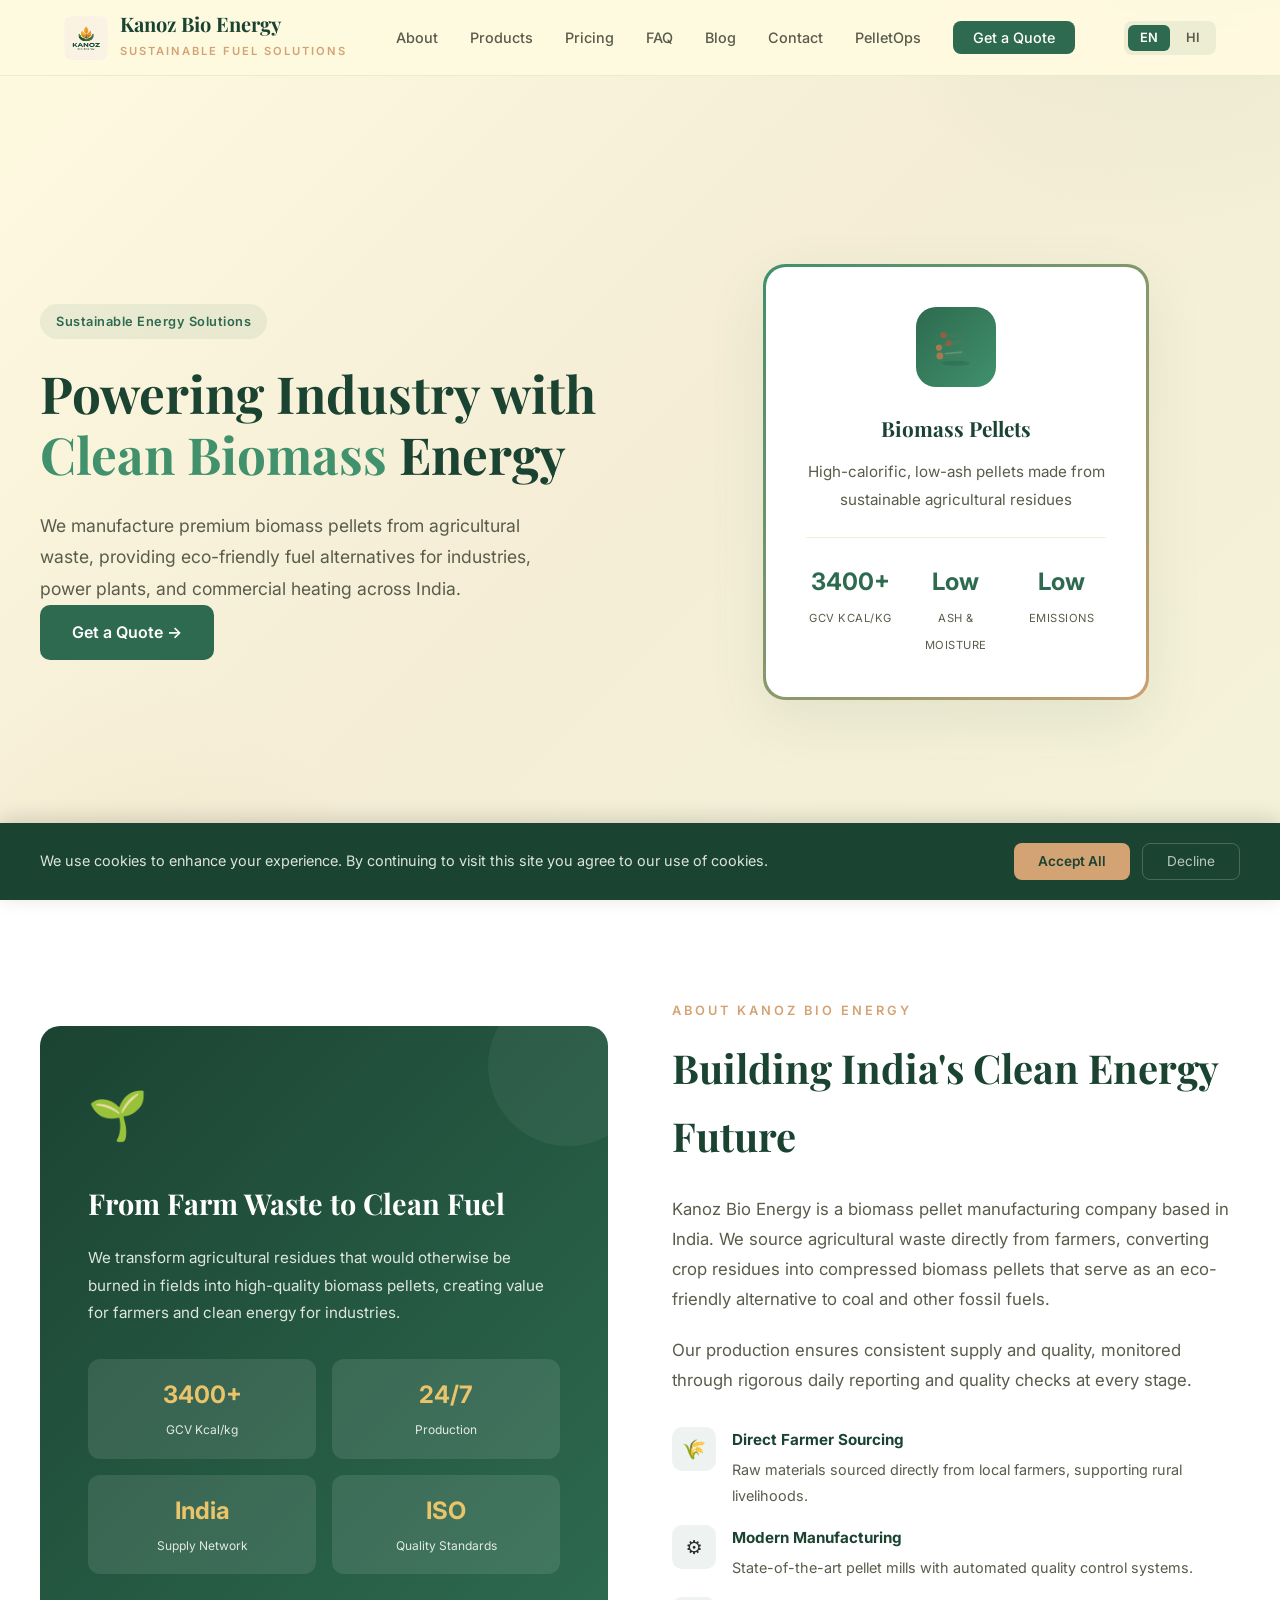
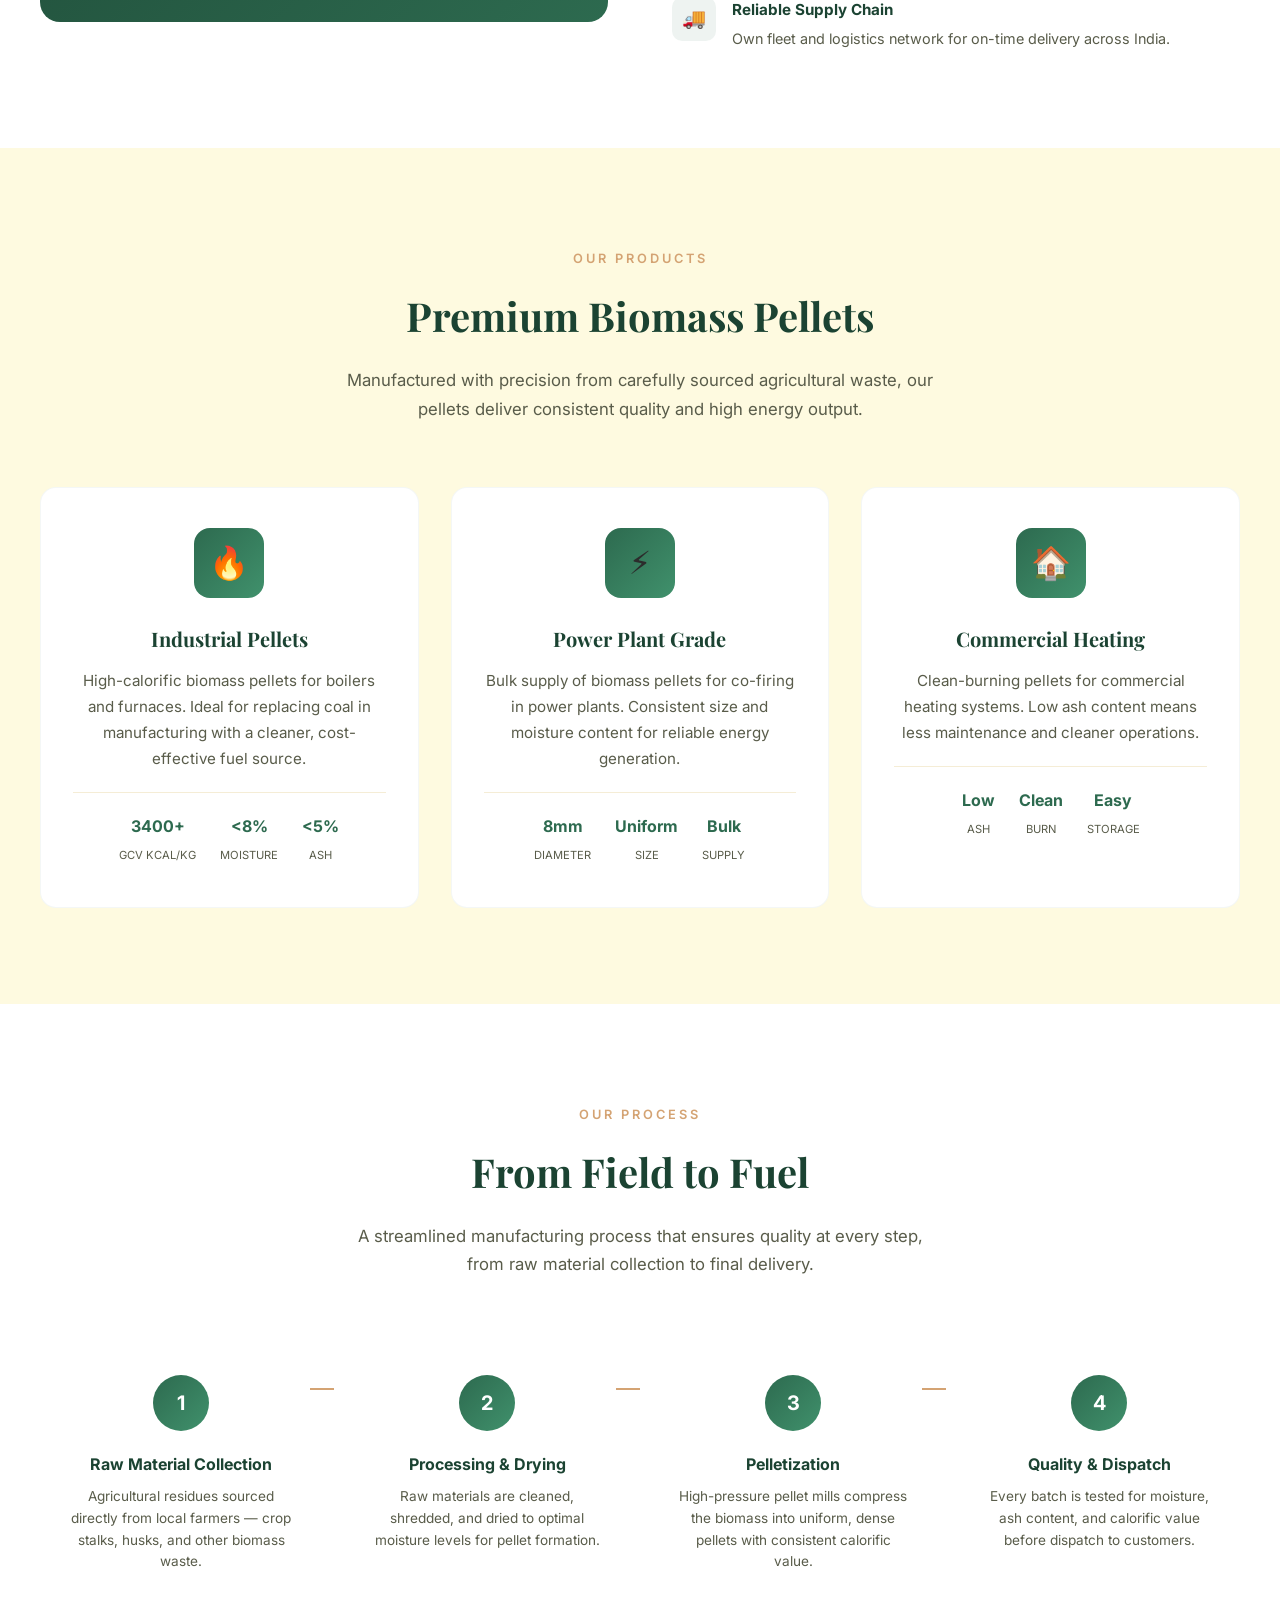
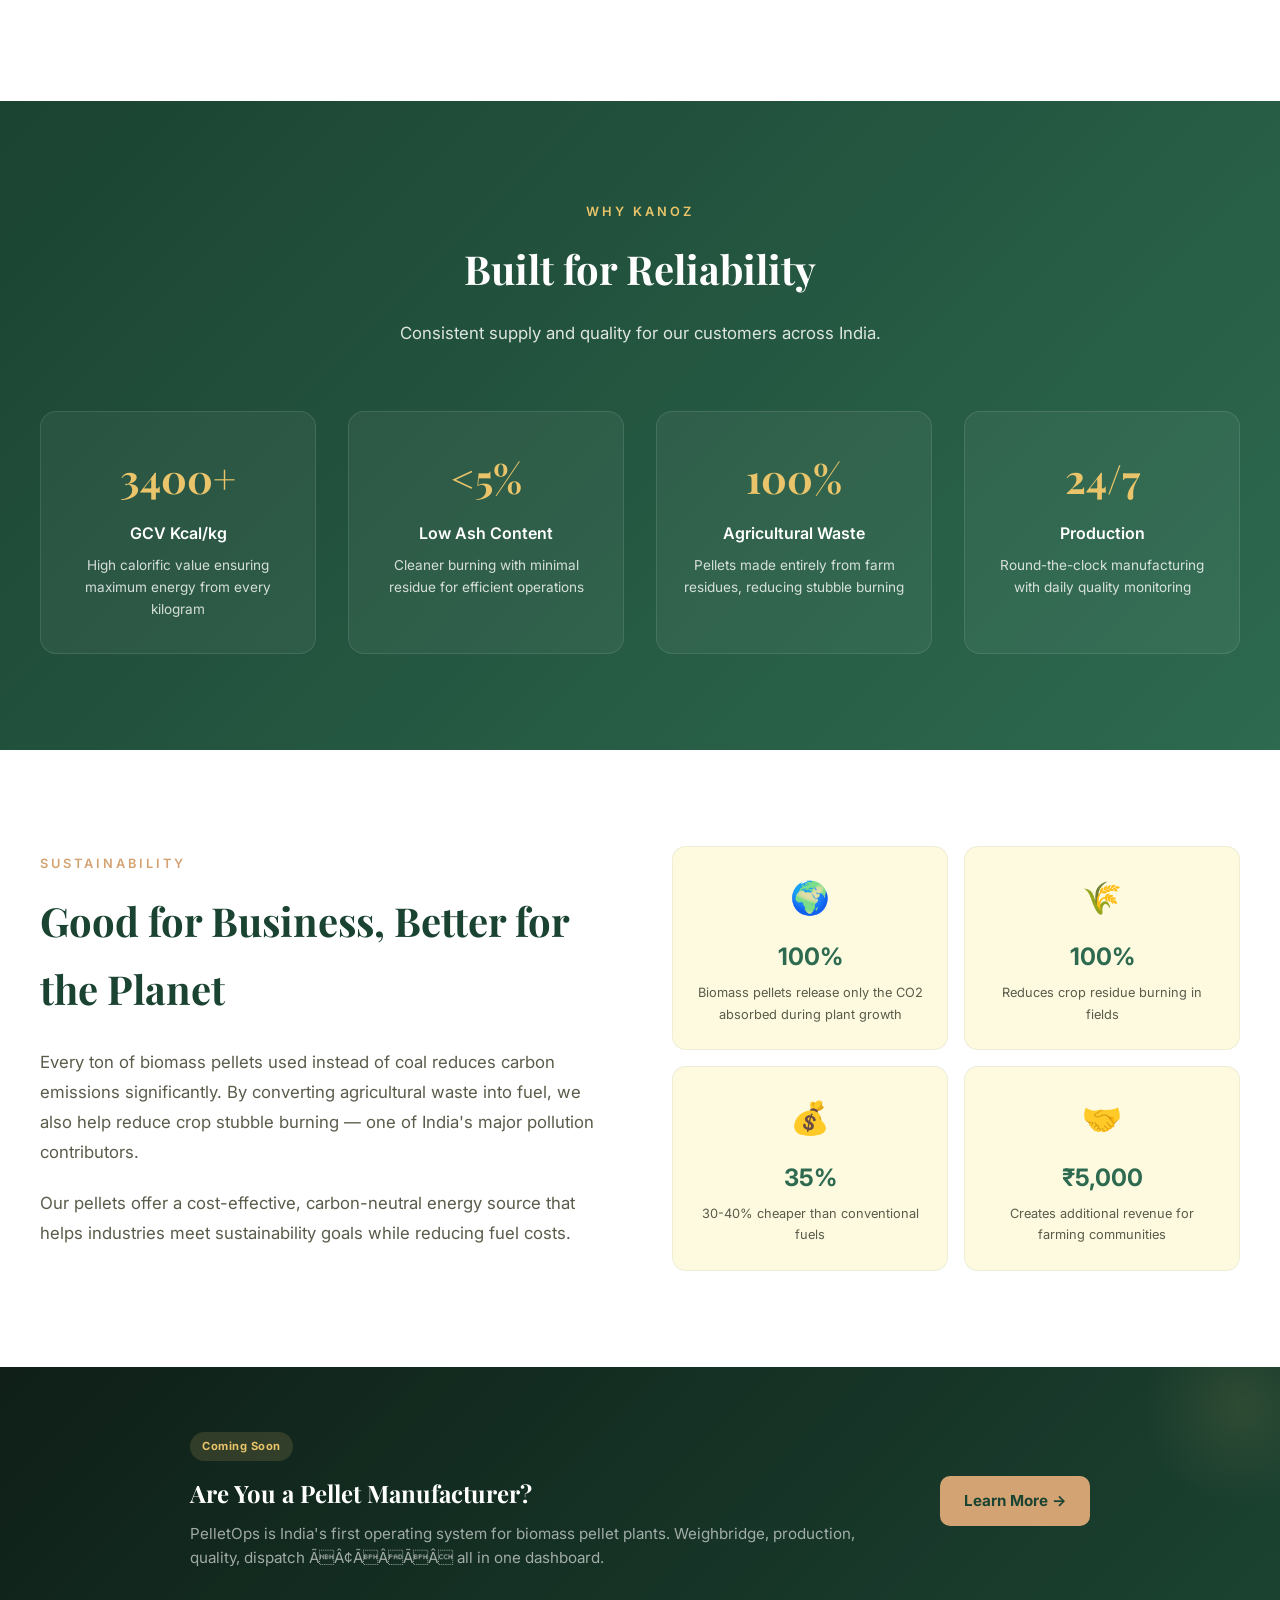
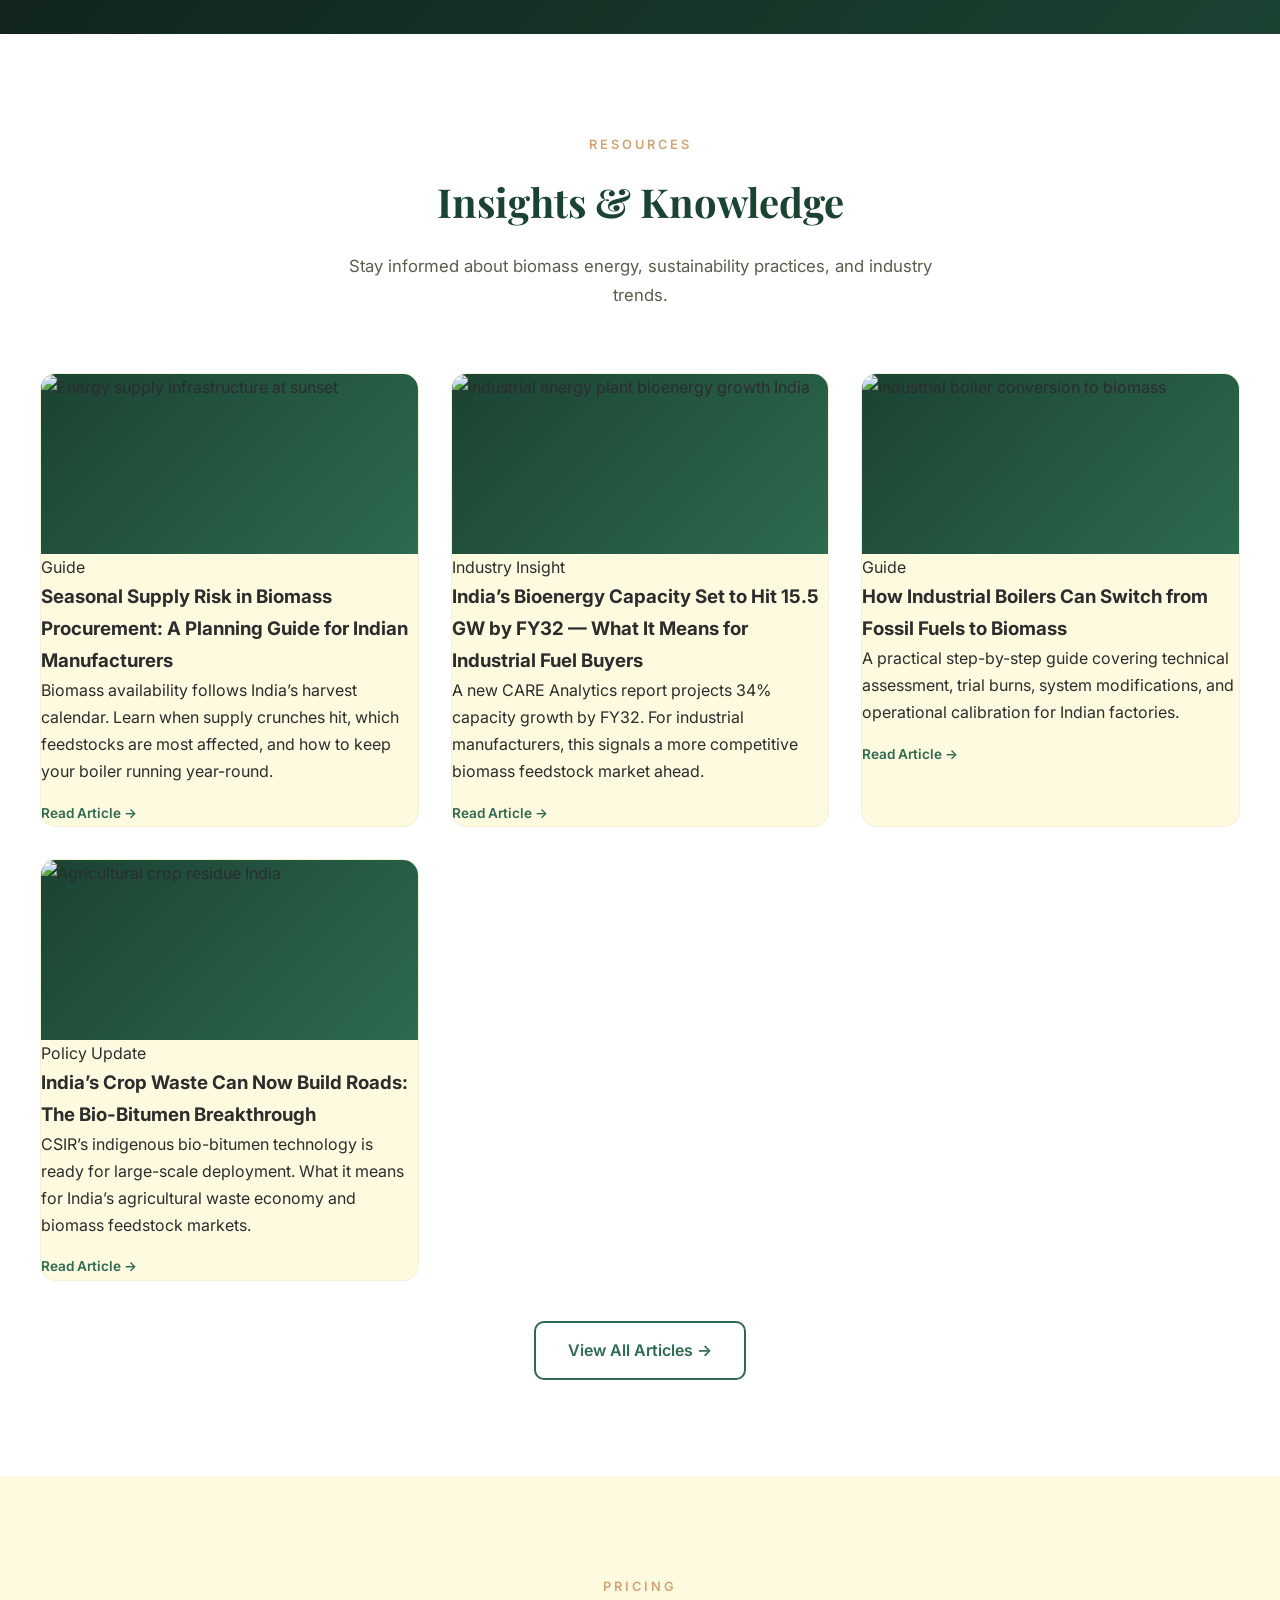
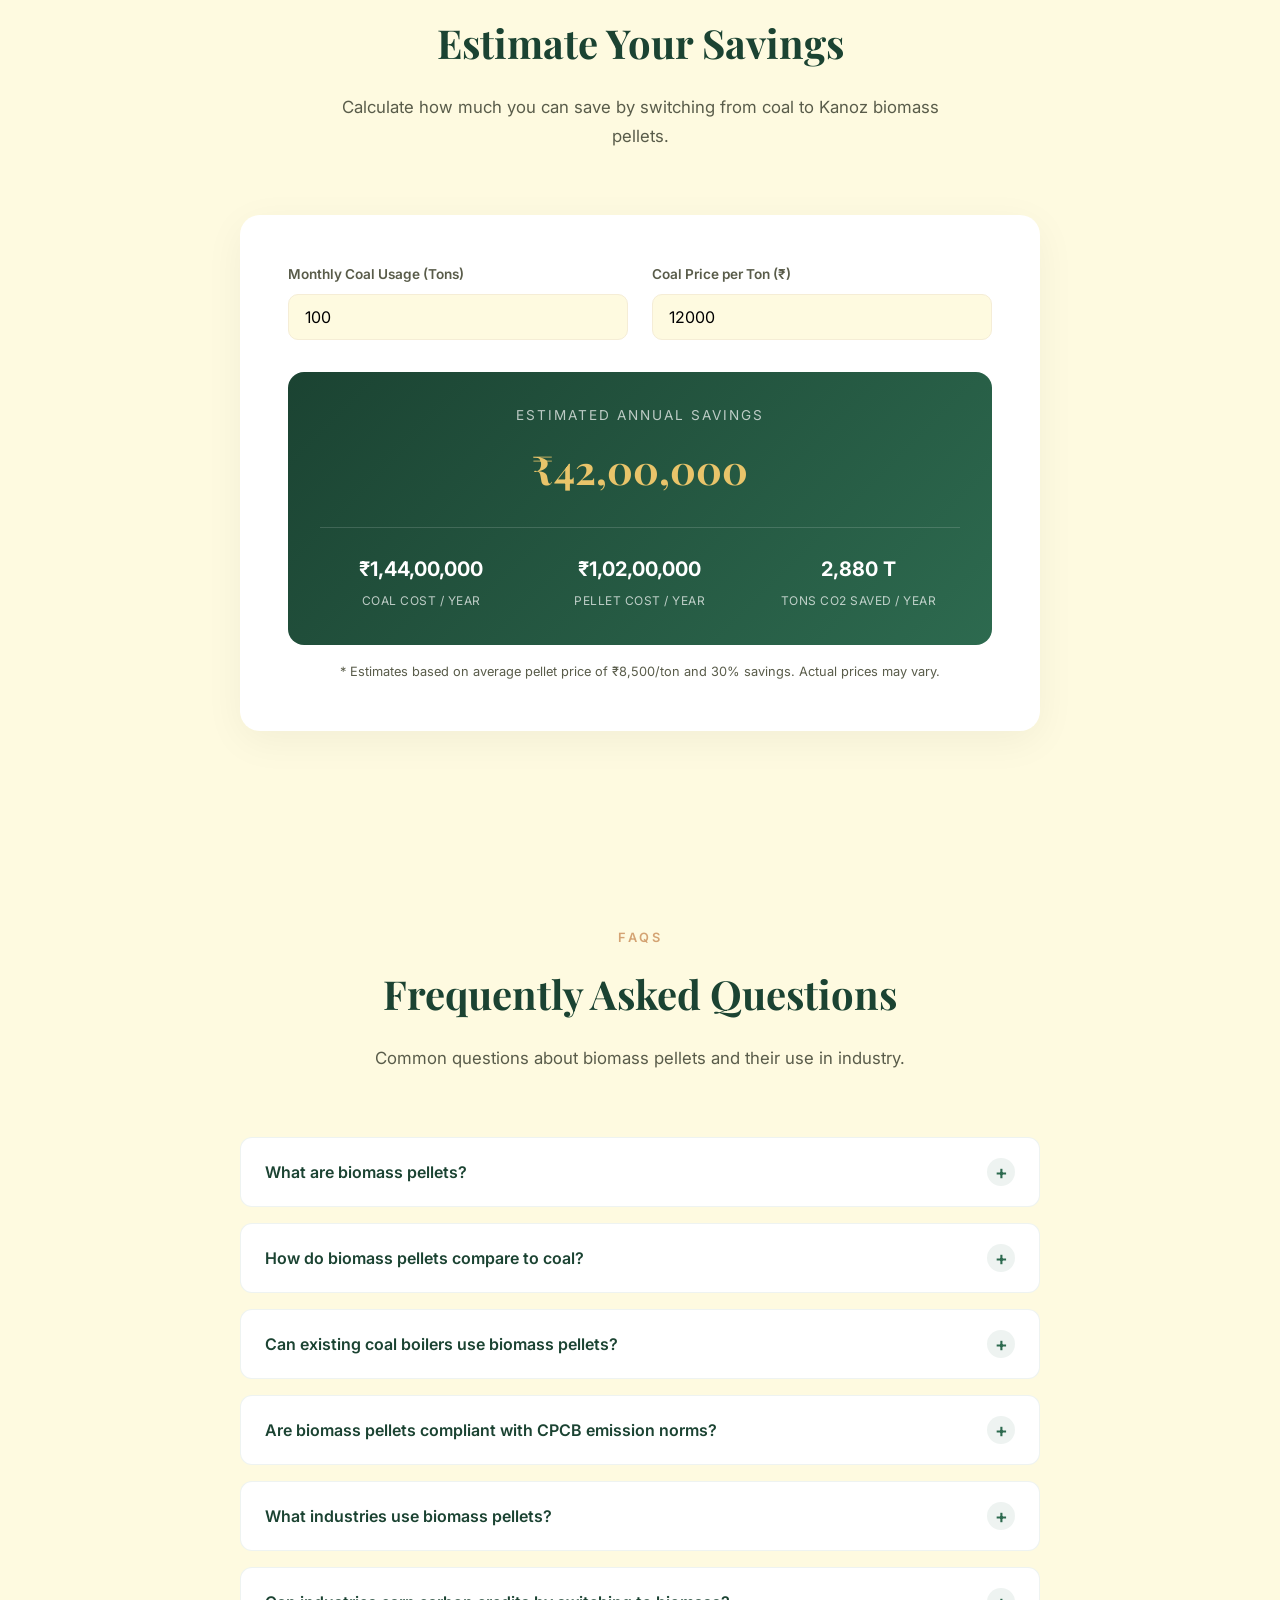
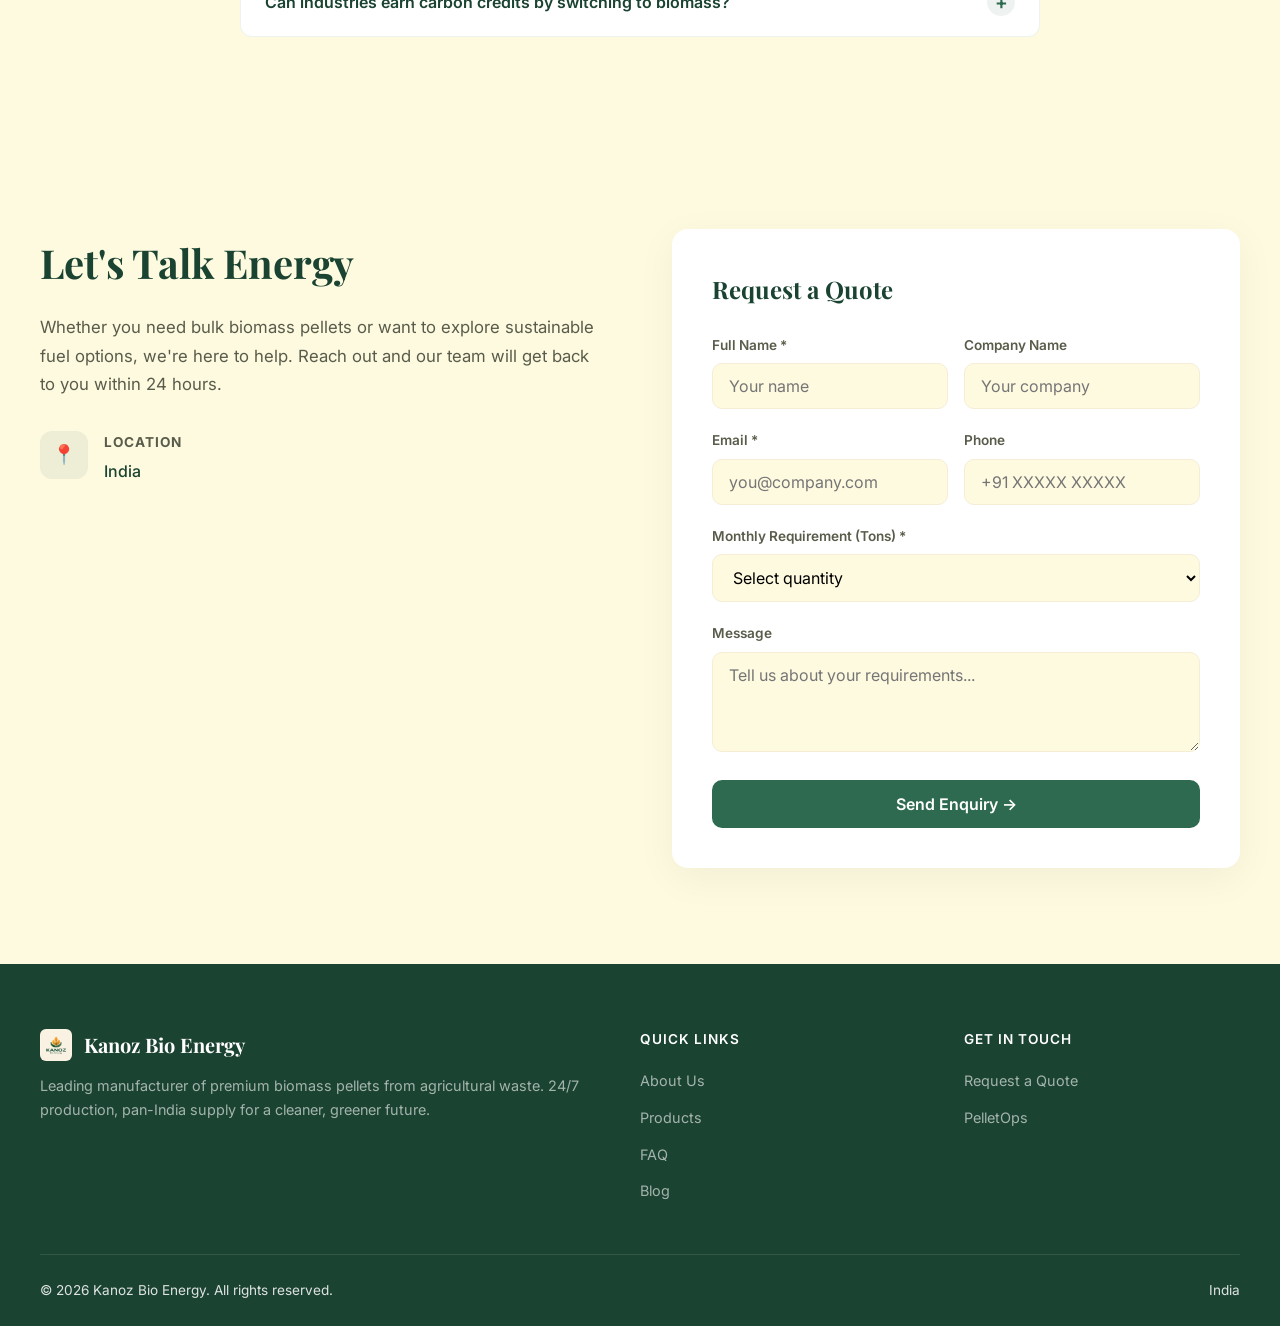
==== commit 65c879fa: "Add two blog posts for April 5, 2026 Article 1 (Guide): Seasonal Supply Risk in Biomass Procurement " ====
--- a/index.html
+++ b/index.html
@@ -1905,60 +1905,48 @@
       <p data-i18n="blog_desc">Stay informed about biomass energy, sustainability practices, and industry trends.</p>
     </div>
     <div class="blog-grid">
-      <a href="blog.html#fixed-vs-variable-biomass-procurement" class="
-        <a href="blog.html#boiler-fuel-switch-guide" class="blog-card animate-on-scroll">
-          <div class="blog-thumb">
-            <img src="https://images.unsplash.com/photo-1581094794329-c8112a89af12?w=600&q=80" alt="Industrial boiler conversion to biomass" loading="lazy">
-          </div>
-          <div class="blog-content">
-            <div class="blog-meta-tag">Guide</div>
-            <h3>How Industrial Boilers Can Switch from Fossil Fuels to Biomass</h3>
-            <p>A practical step-by-step guide covering technical assessment, trial burns, system modifications, and operational calibration for Indian factories.</p>
-            <span class="blog-read-more">Read Article &rarr;</span>
-          </div>
-        </a>
-        <a href="blog.html#bio-bitumen-agri-waste-2026" class="blog-card animate-on-scroll">
-          <div class="blog-thumb">
-            <img src="https://images.unsplash.com/photo-1625246333195-78d9c38ad449?w=600&q=80" alt="Agricultural crop residue India" loading="lazy">
-          </div>
-          <div class="blog-content">
-            <div class="blog-meta-tag">Policy Update</div>
-            <h3>India’s Crop Waste Can Now Build Roads: The Bio-Bitumen Breakthrough</h3>
-            <p>CSIR’s indigenous bio-bitumen technology is ready for large-scale deployment. What it means for India’s agricultural waste economy and biomass feedstock markets.</p>
-            <span class="blog-read-more">Read Article →</span>
-          </div>
-        </a>
-blog-card animate-on-scroll">
+      <a href="blog.html#biomass-seasonal-supply-risk-guide" class="blog-card animate-on-scroll">
         <div class="blog-thumb">
-          <img src="https://images.unsplash.com/photo-1611273426858-450d8e3c9fce?w=600&q=80" alt="Biomass fuel procurement contracts industrial India">
+          <img src="https://images.unsplash.com/photo-1473341304170-971dccb5ac1e?w=600&auto=format&fit=crop" alt="Energy supply infrastructure at sunset" loading="lazy">
+        </div>
+        <div class="blog-content">
+          <div class="blog-meta-tag">Guide</div>
+          <h3>Seasonal Supply Risk in Biomass Procurement: A Planning Guide for Indian Manufacturers</h3>
+          <p>Biomass availability follows India&rsquo;s harvest calendar. Learn when supply crunches hit, which feedstocks are most affected, and how to keep your boiler running year-round.</p>
+          <span class="blog-read-more">Read Article &rarr;</span>
+        </div>
+      </a>
+      <a href="blog.html#india-bioenergy-155gw-fy32-forecast-2026" class="blog-card animate-on-scroll">
+        <div class="blog-thumb">
+          <img src="https://images.unsplash.com/photo-1611273426858-450d8e3c9fce?w=600&auto=format&fit=crop" alt="Industrial energy plant bioenergy growth India" loading="lazy">
         </div>
         <div class="blog-content">
           <div class="blog-meta-tag">Industry Insight</div>
-          <h3>Fixed-Price vs Spot-Purchase: How Indian Manufacturers Should Structure Their Biomass Fuel Contracts</h3>
-          <p>Most industrial boiler operators in India buy biomass on the spot market â and pay a steep price every monsoon season. Here is how to structure procurement contracts to keep fuel costs predictable.</p>
-          <span class="blog-read-more">Read Article â</span>
+          <h3>India&rsquo;s Bioenergy Capacity Set to Hit 15.5 GW by FY32 &mdash; What It Means for Industrial Fuel Buyers</h3>
+          <p>A new CARE Analytics report projects 34% capacity growth by FY32. For industrial manufacturers, this signals a more competitive biomass feedstock market ahead.</p>
+          <span class="blog-read-more">Read Article &rarr;</span>
         </div>
       </a>
-      <a href="blog.html#india-bioenergy-1645-projects-2026" class="blog-card animate-on-scroll">
+      <a href="blog.html#boiler-fuel-switch-guide" class="blog-card animate-on-scroll">
         <div class="blog-thumb">
-          <img src="https://images.unsplash.com/photo-1466611653911-95081537e5b7?w=600&q=80" alt="India bioenergy renewable energy expansion 2026">
+          <img src="https://images.unsplash.com/photo-1581094794329-c8112a89af12?w=600&q=80" alt="Industrial boiler conversion to biomass" loading="lazy">
+        </div>
+        <div class="blog-content">
+          <div class="blog-meta-tag">Guide</div>
+          <h3>How Industrial Boilers Can Switch from Fossil Fuels to Biomass</h3>
+          <p>A practical step-by-step guide covering technical assessment, trial burns, system modifications, and operational calibration for Indian factories.</p>
+          <span class="blog-read-more">Read Article &rarr;</span>
+        </div>
+      </a>
+      <a href="blog.html#bio-bitumen-agri-waste-2026" class="blog-card animate-on-scroll">
+        <div class="blog-thumb">
+          <img src="https://images.unsplash.com/photo-1625246333195-78d9c38ad449?w=600&q=80" alt="Agricultural crop residue India" loading="lazy">
         </div>
         <div class="blog-content">
           <div class="blog-meta-tag">Policy Update</div>
-          <h3>India's Bioenergy Sector Hits 1,645 Registered Projects as Government Accelerates Waste-to-Energy Push</h3>
-          <p>As of mid-March 2026, India has 387 MW of biomass capacity, 12,000+ biogas plants, and 319 more plants under construction. What this expansion means for industrial fuel buyers.</p>
-          <span class="blog-read-more">Read Article â</span>
-        </div>
-      </a>
-      <a href="blog.html#rdf-guide-industrial-manufacturers" class="blog-card animate-on-scroll">
-        <div class="blog-thumb">
-          <img src="https://images.unsplash.com/photo-1473341304170-971dce8a07a7?w=600&q=80" alt="Refuse derived fuel RDF industrial waste processing">
-        </div>
-        <div class="blog-content">
-          <div class="blog-meta-tag">Industry Insight</div>
-          <h3>Refuse Derived Fuel (RDF): A Complete Guide for India's Industrial Manufacturers</h3>
-          <p>India's new Solid Waste Management Rules 2026 mandate progressive RDF substitution in industrial boilers. Here is what RDF is and what your factory needs to do.</p>
-          <span class="blog-read-more">Read Article â</span>
+          <h3>India&rsquo;s Crop Waste Can Now Build Roads: The Bio-Bitumen Breakthrough</h3>
+          <p>CSIR&rsquo;s indigenous bio-bitumen technology is ready for large-scale deployment. What it means for India&rsquo;s agricultural waste economy and biomass feedstock markets.</p>
+          <span class="blog-read-more">Read Article &rarr;</span>
         </div>
       </a>
     </div>
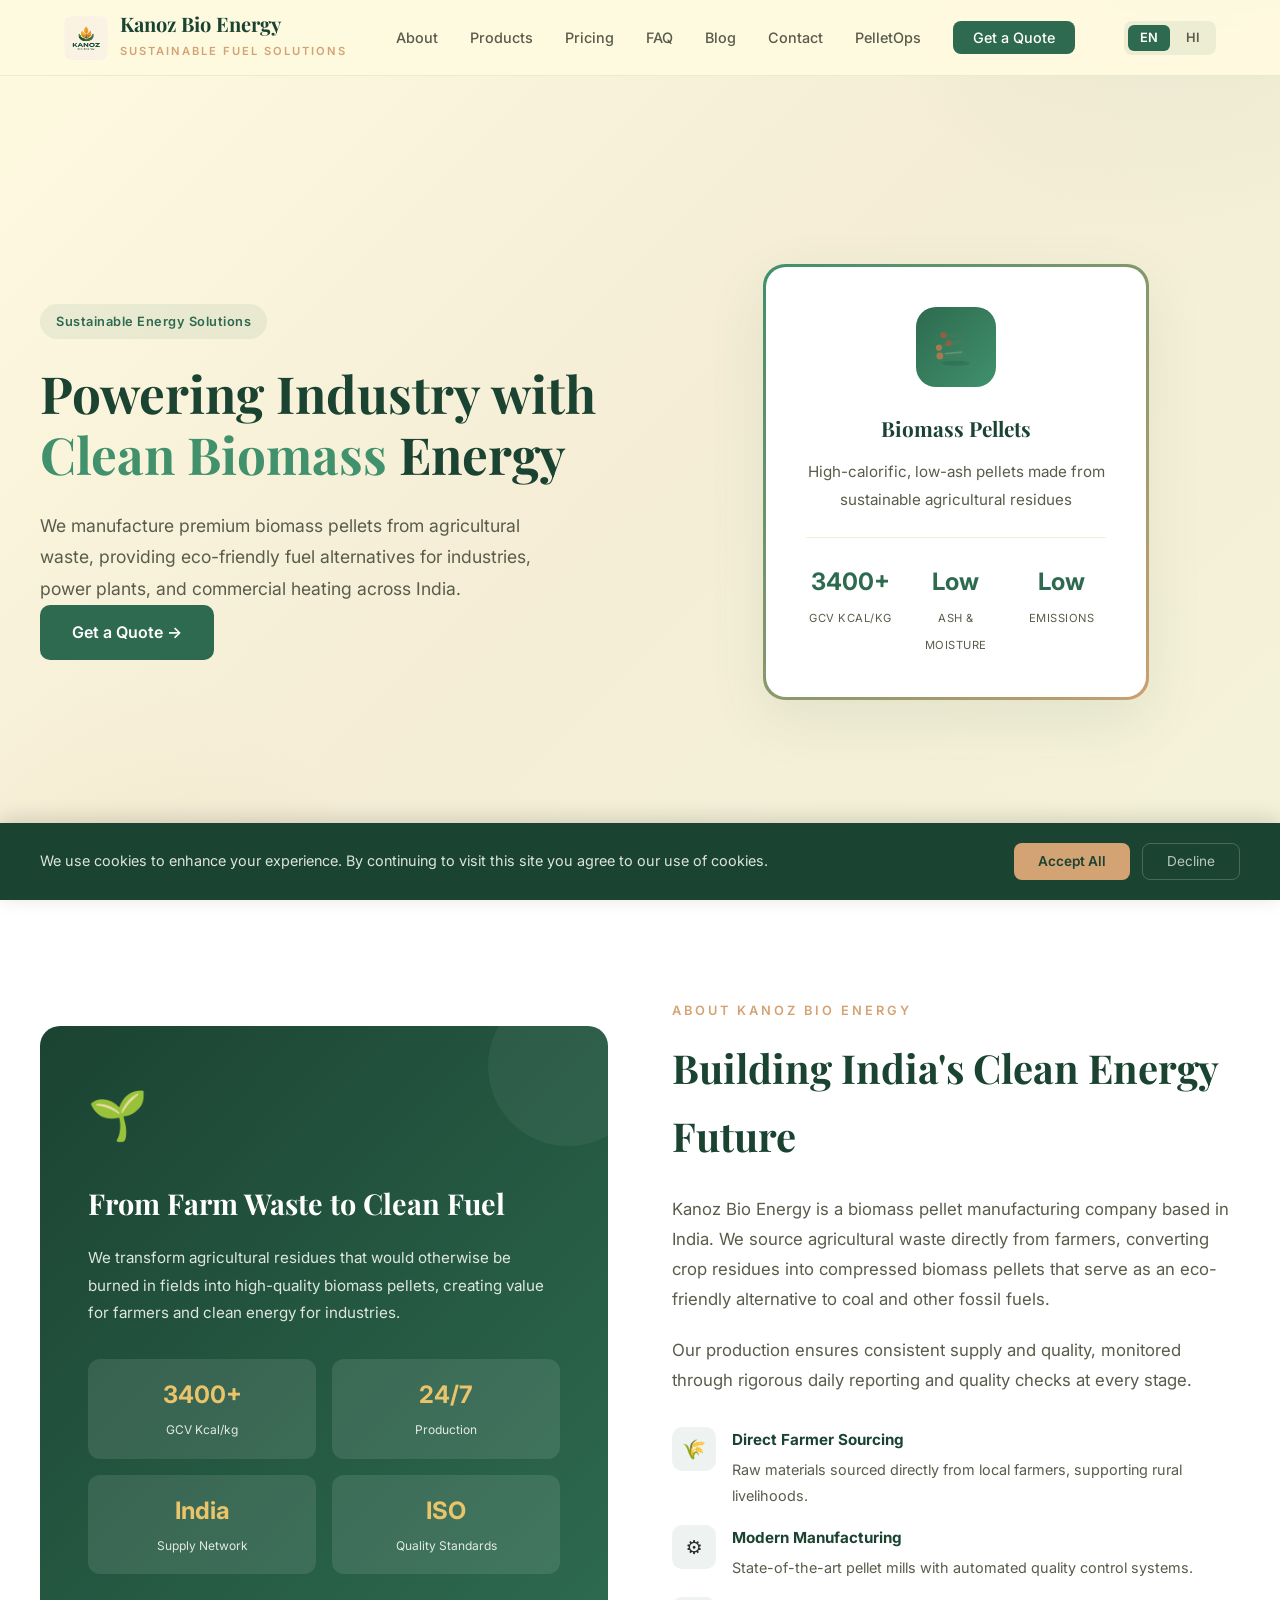
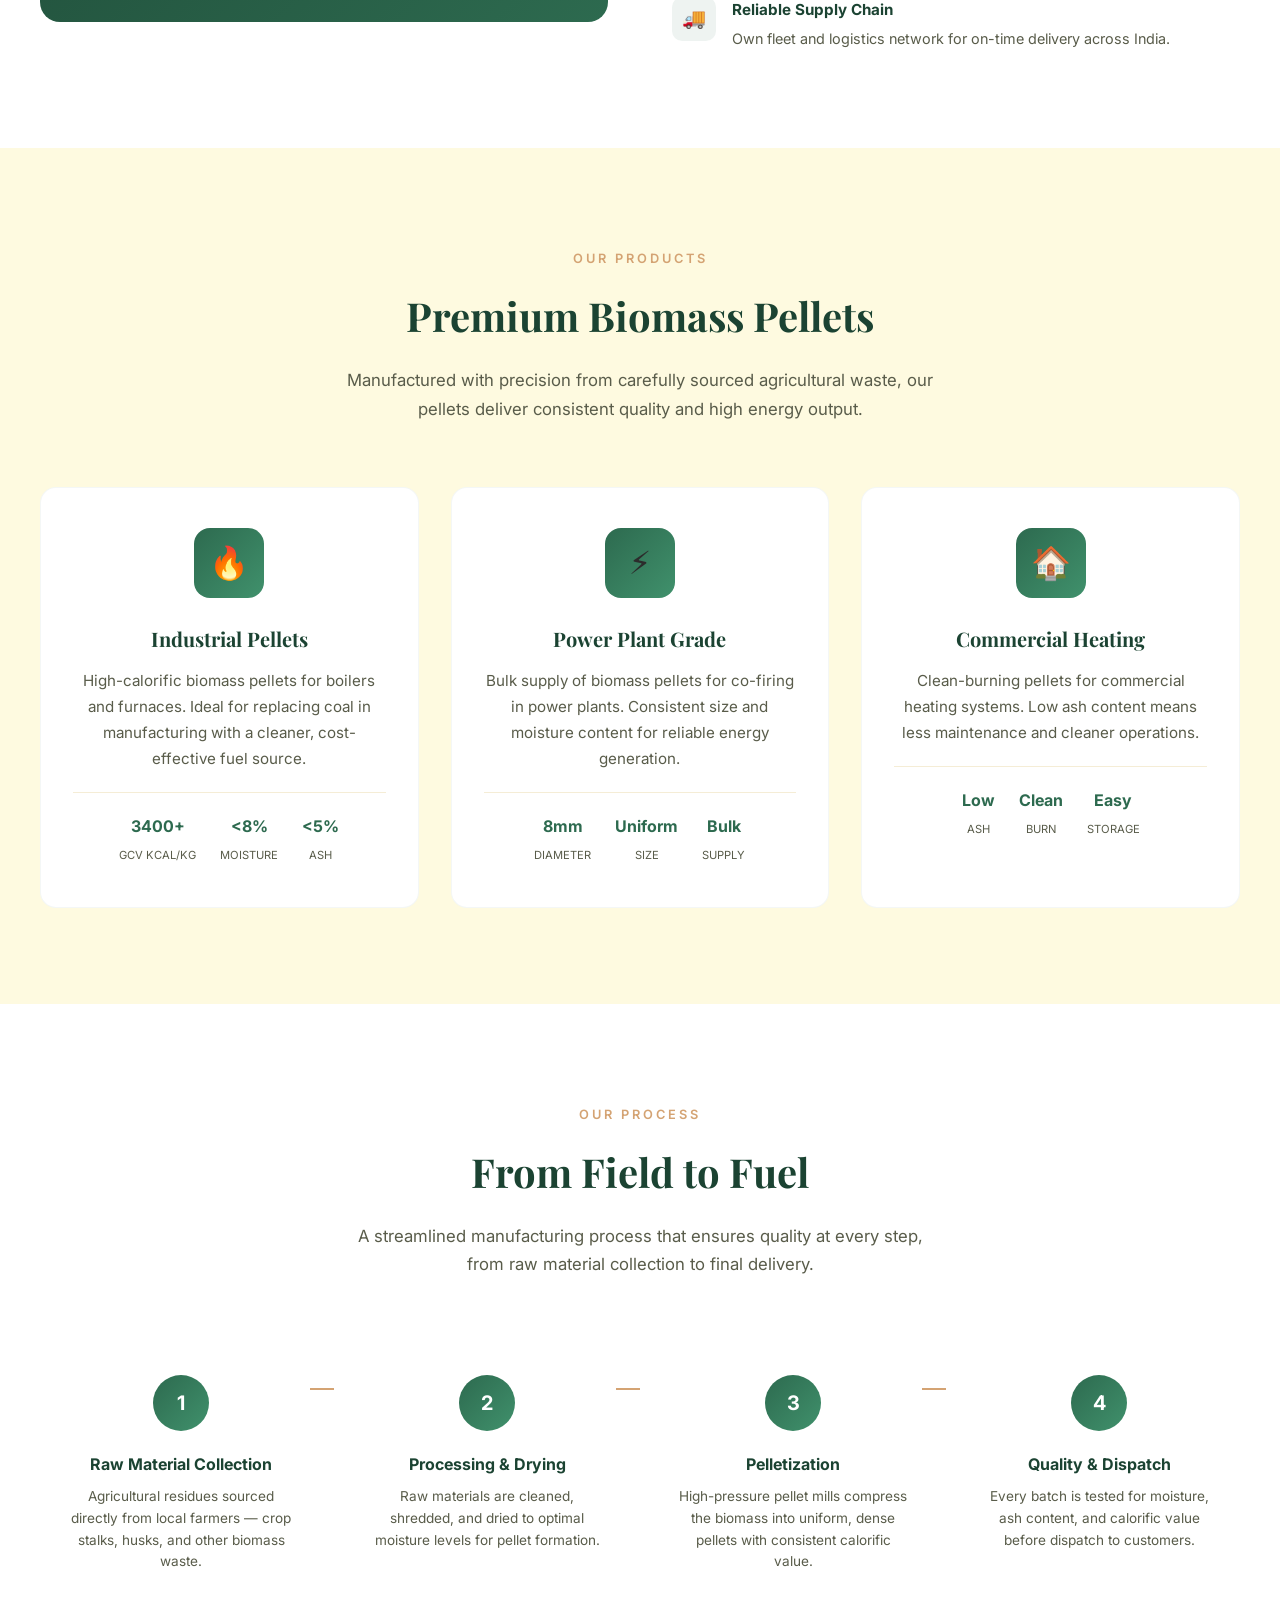
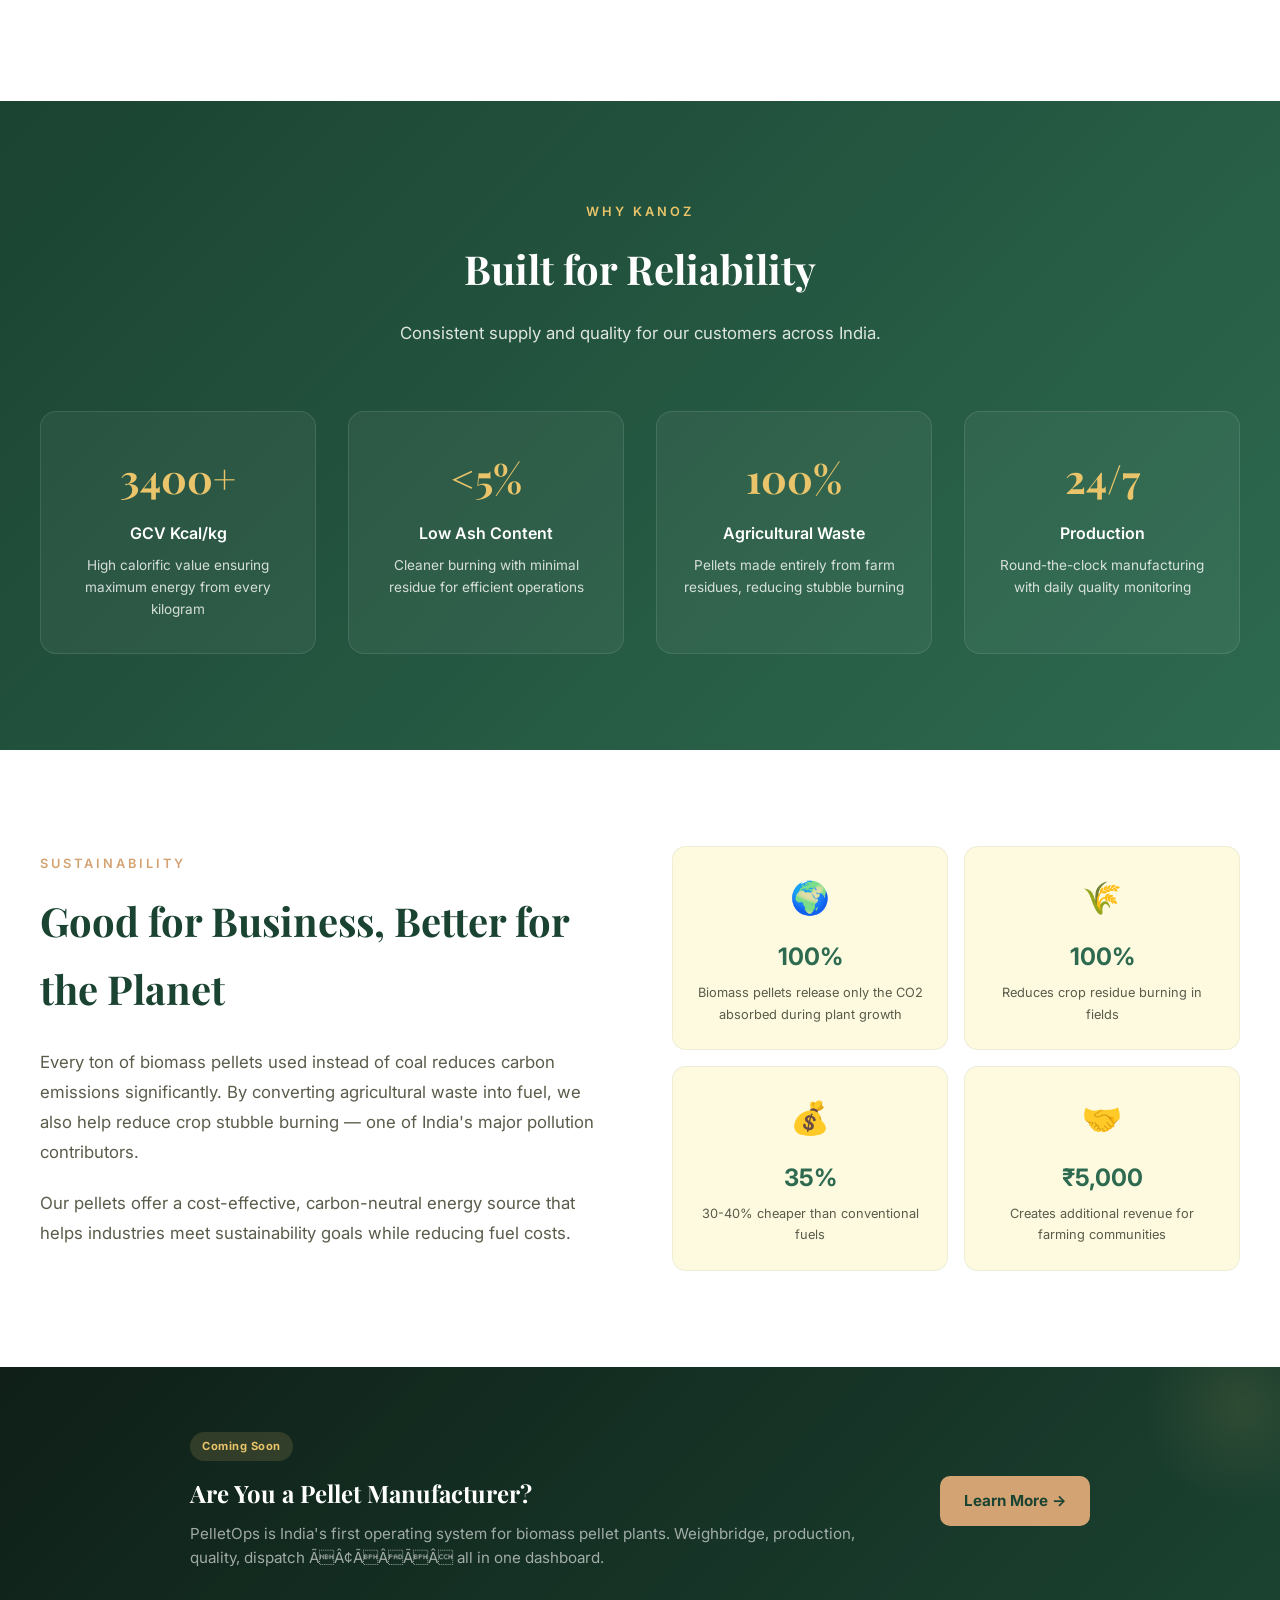
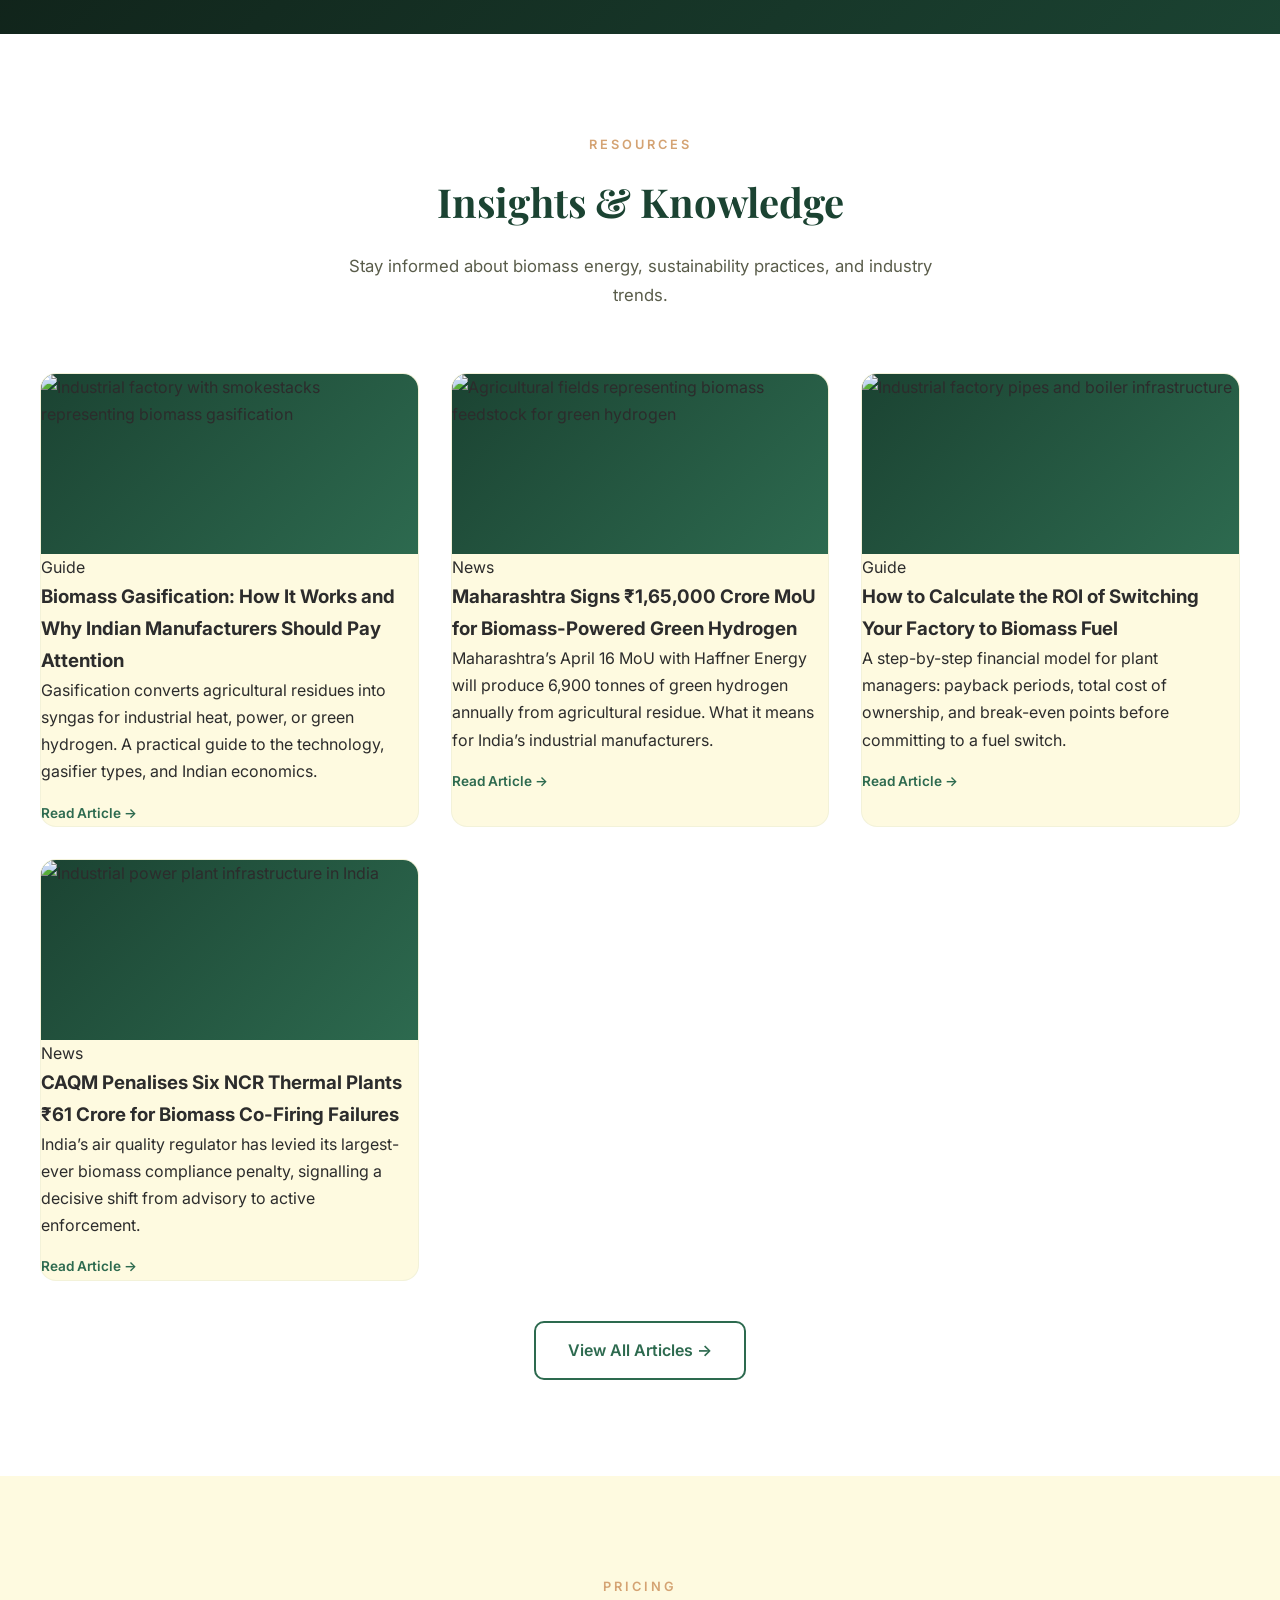
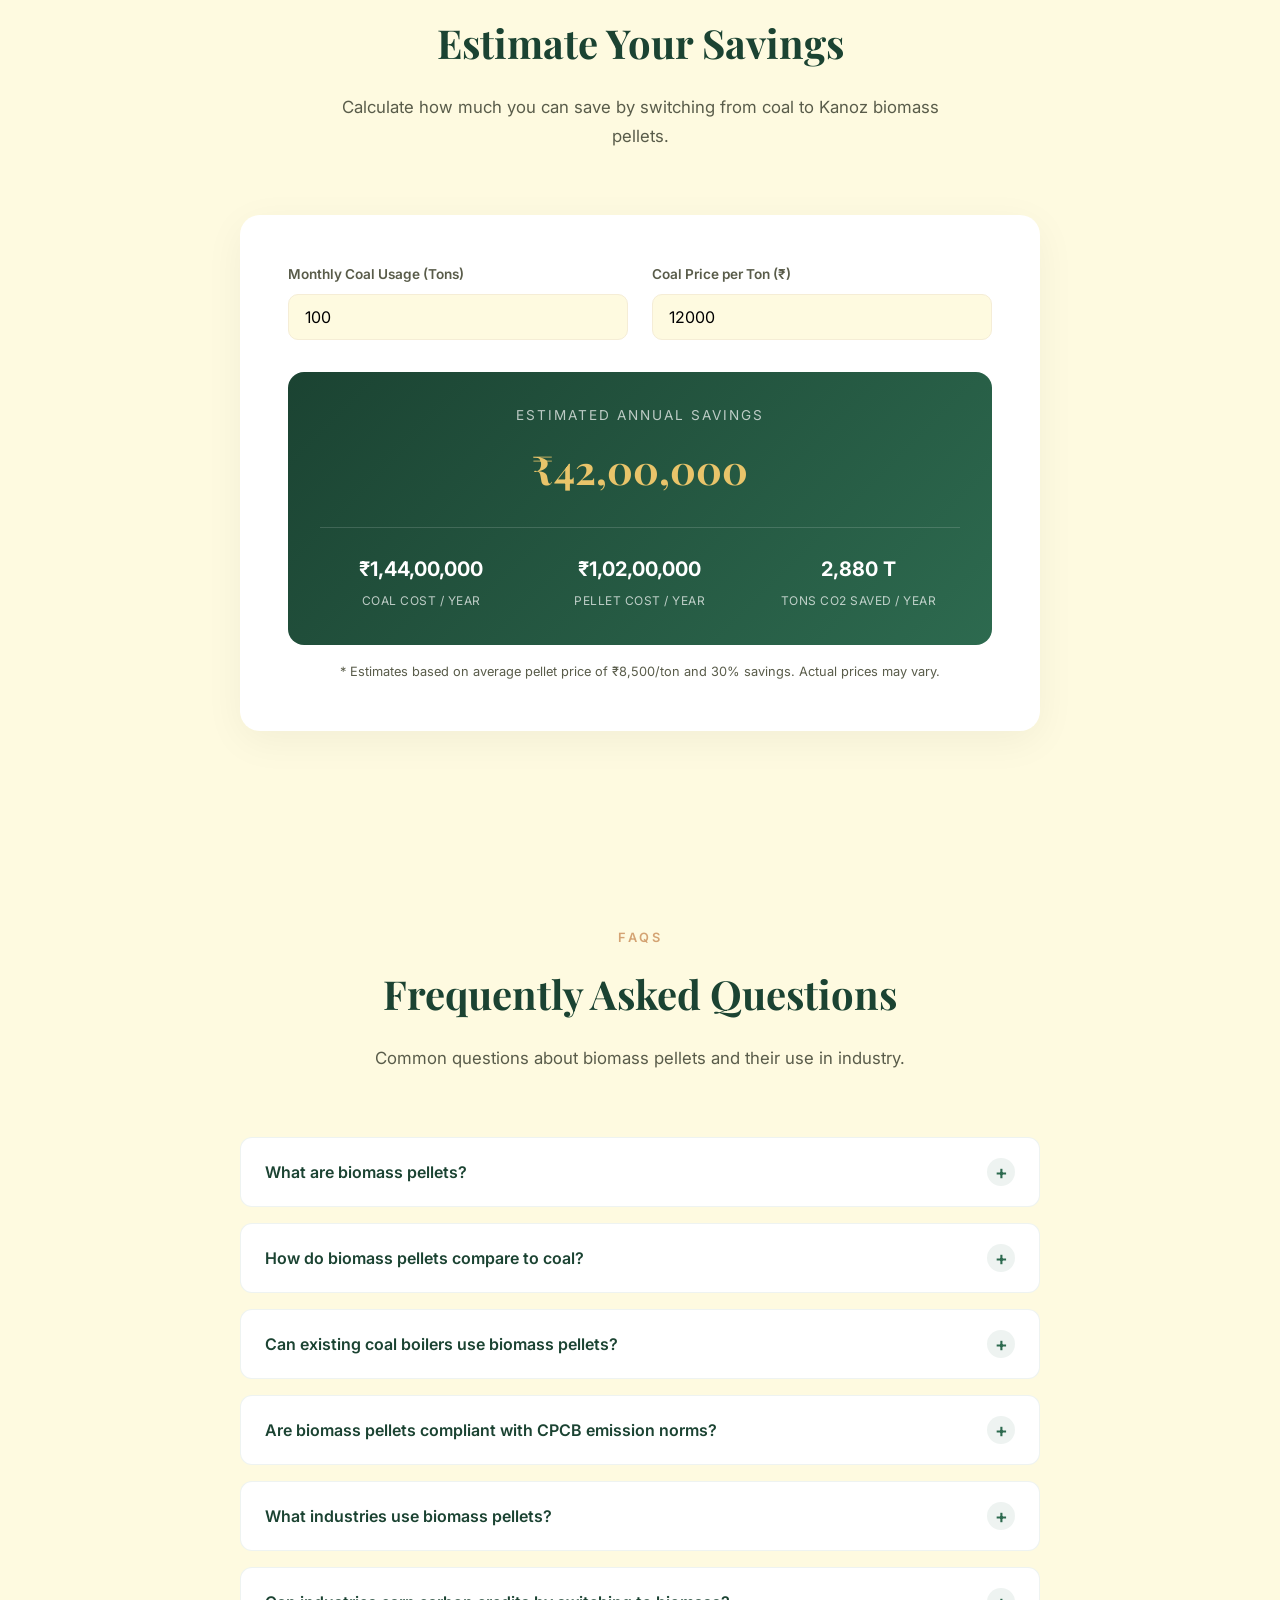
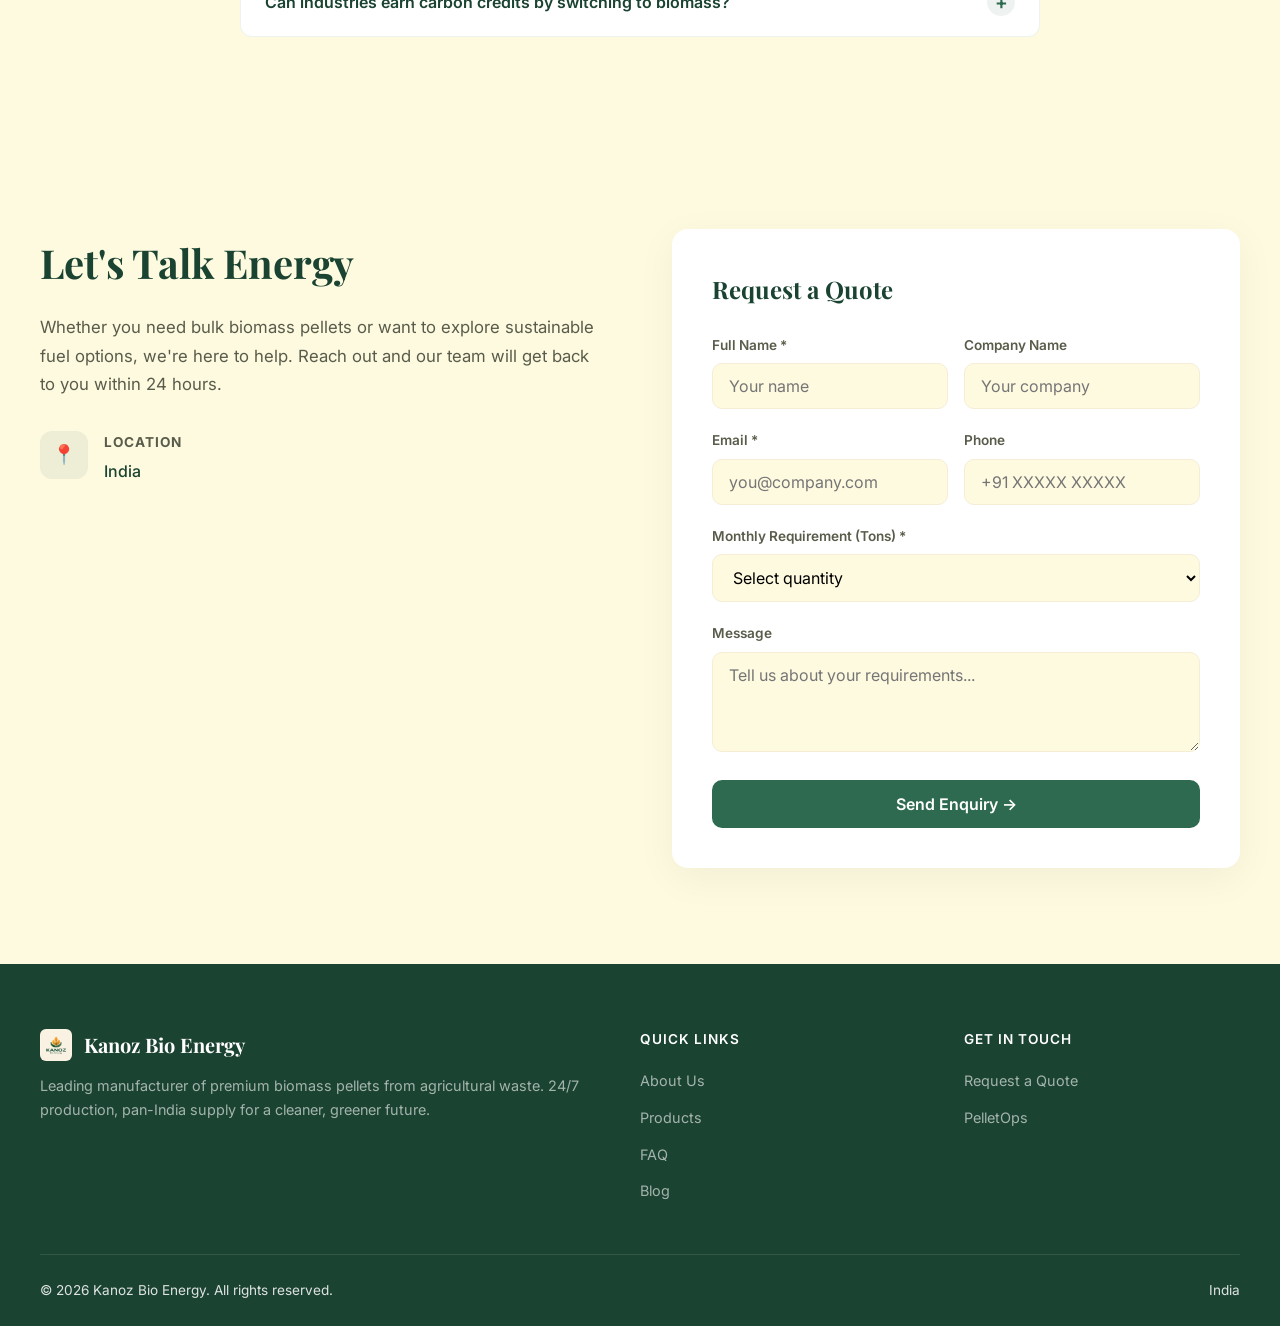
==== commit caef04bd: "Add 2 articles for April 23, 2026 Article 1 (Guide): Biomass Gasification: How It Works and Why Indi" ====
--- a/index.html
+++ b/index.html
@@ -1905,47 +1905,47 @@
       <p data-i18n="blog_desc">Stay informed about biomass energy, sustainability practices, and industry trends.</p>
     </div>
     <div class="blog-grid">
-      <a href="blog.html#biomass-seasonal-supply-risk-guide" class="blog-card animate-on-scroll">
+      <a href="blog.html#biomass-gasification-industrial-guide-2026" class="blog-card animate-on-scroll">
         <div class="blog-thumb">
-          <img src="https://images.unsplash.com/photo-1473341304170-971dccb5ac1e?w=600&auto=format&fit=crop" alt="Energy supply infrastructure at sunset" loading="lazy">
+          <img src="https://images.unsplash.com/photo-1755355663076-8a19c8cce71b?w=600&auto=format&fit=crop" alt="Industrial factory with smokestacks representing biomass gasification" loading="lazy">
         </div>
         <div class="blog-content">
           <div class="blog-meta-tag">Guide</div>
-          <h3>Seasonal Supply Risk in Biomass Procurement: A Planning Guide for Indian Manufacturers</h3>
-          <p>Biomass availability follows India&rsquo;s harvest calendar. Learn when supply crunches hit, which feedstocks are most affected, and how to keep your boiler running year-round.</p>
+          <h3>Biomass Gasification: How It Works and Why Indian Manufacturers Should Pay Attention</h3>
+          <p>Gasification converts agricultural residues into syngas for industrial heat, power, or green hydrogen. A practical guide to the technology, gasifier types, and Indian economics.</p>
           <span class="blog-read-more">Read Article &rarr;</span>
         </div>
       </a>
-      <a href="blog.html#india-bioenergy-155gw-fy32-forecast-2026" class="blog-card animate-on-scroll">
+      <a href="blog.html#maharashtra-biomass-hydrogen-mou-2026" class="blog-card animate-on-scroll">
         <div class="blog-thumb">
-          <img src="https://images.unsplash.com/photo-1611273426858-450d8e3c9fce?w=600&auto=format&fit=crop" alt="Industrial energy plant bioenergy growth India" loading="lazy">
+          <img src="https://images.pexels.com/photos/106162/pexels-photo-106162.jpeg?auto=compress&cs=tinysrgb&w=600" alt="Agricultural fields representing biomass feedstock for green hydrogen" loading="lazy">
         </div>
         <div class="blog-content">
-          <div class="blog-meta-tag">Industry Insight</div>
-          <h3>India&rsquo;s Bioenergy Capacity Set to Hit 15.5 GW by FY32 &mdash; What It Means for Industrial Fuel Buyers</h3>
-          <p>A new CARE Analytics report projects 34% capacity growth by FY32. For industrial manufacturers, this signals a more competitive biomass feedstock market ahead.</p>
+          <div class="blog-meta-tag">News</div>
+          <h3>Maharashtra Signs &#x20b9;1,65,000 Crore MoU for Biomass-Powered Green Hydrogen</h3>
+          <p>Maharashtra&rsquo;s April 16 MoU with Haffner Energy will produce 6,900 tonnes of green hydrogen annually from agricultural residue. What it means for India&rsquo;s industrial manufacturers.</p>
           <span class="blog-read-more">Read Article &rarr;</span>
         </div>
       </a>
-      <a href="blog.html#boiler-fuel-switch-guide" class="blog-card animate-on-scroll">
+      <a href="blog.html#biomass-roi-calculation-guide" class="blog-card animate-on-scroll">
         <div class="blog-thumb">
-          <img src="https://images.unsplash.com/photo-1581094794329-c8112a89af12?w=600&q=80" alt="Industrial boiler conversion to biomass" loading="lazy">
+          <img src="https://images.unsplash.com/photo-1504711434969-e33886168f5c?w=600&auto=format&fit=crop" alt="Industrial factory pipes and boiler infrastructure" loading="lazy">
         </div>
         <div class="blog-content">
           <div class="blog-meta-tag">Guide</div>
-          <h3>How Industrial Boilers Can Switch from Fossil Fuels to Biomass</h3>
-          <p>A practical step-by-step guide covering technical assessment, trial burns, system modifications, and operational calibration for Indian factories.</p>
+          <h3>How to Calculate the ROI of Switching Your Factory to Biomass Fuel</h3>
+          <p>A step-by-step financial model for plant managers: payback periods, total cost of ownership, and break-even points before committing to a fuel switch.</p>
           <span class="blog-read-more">Read Article &rarr;</span>
         </div>
       </a>
-      <a href="blog.html#bio-bitumen-agri-waste-2026" class="blog-card animate-on-scroll">
+      <a href="blog.html#caqm-biomass-penalty-ncr-thermal-2026" class="blog-card animate-on-scroll">
         <div class="blog-thumb">
-          <img src="https://images.unsplash.com/photo-1625246333195-78d9c38ad449?w=600&q=80" alt="Agricultural crop residue India" loading="lazy">
+          <img src="https://images.unsplash.com/photo-1466611653911-95081537e5b7?w=600&auto=format&fit=crop" alt="Industrial power plant infrastructure in India" loading="lazy">
         </div>
         <div class="blog-content">
-          <div class="blog-meta-tag">Policy Update</div>
-          <h3>India&rsquo;s Crop Waste Can Now Build Roads: The Bio-Bitumen Breakthrough</h3>
-          <p>CSIR&rsquo;s indigenous bio-bitumen technology is ready for large-scale deployment. What it means for India&rsquo;s agricultural waste economy and biomass feedstock markets.</p>
+          <div class="blog-meta-tag">News</div>
+          <h3>CAQM Penalises Six NCR Thermal Plants &#x20b9;61 Crore for Biomass Co-Firing Failures</h3>
+          <p>India&rsquo;s air quality regulator has levied its largest-ever biomass compliance penalty, signalling a decisive shift from advisory to active enforcement.</p>
           <span class="blog-read-more">Read Article &rarr;</span>
         </div>
       </a>
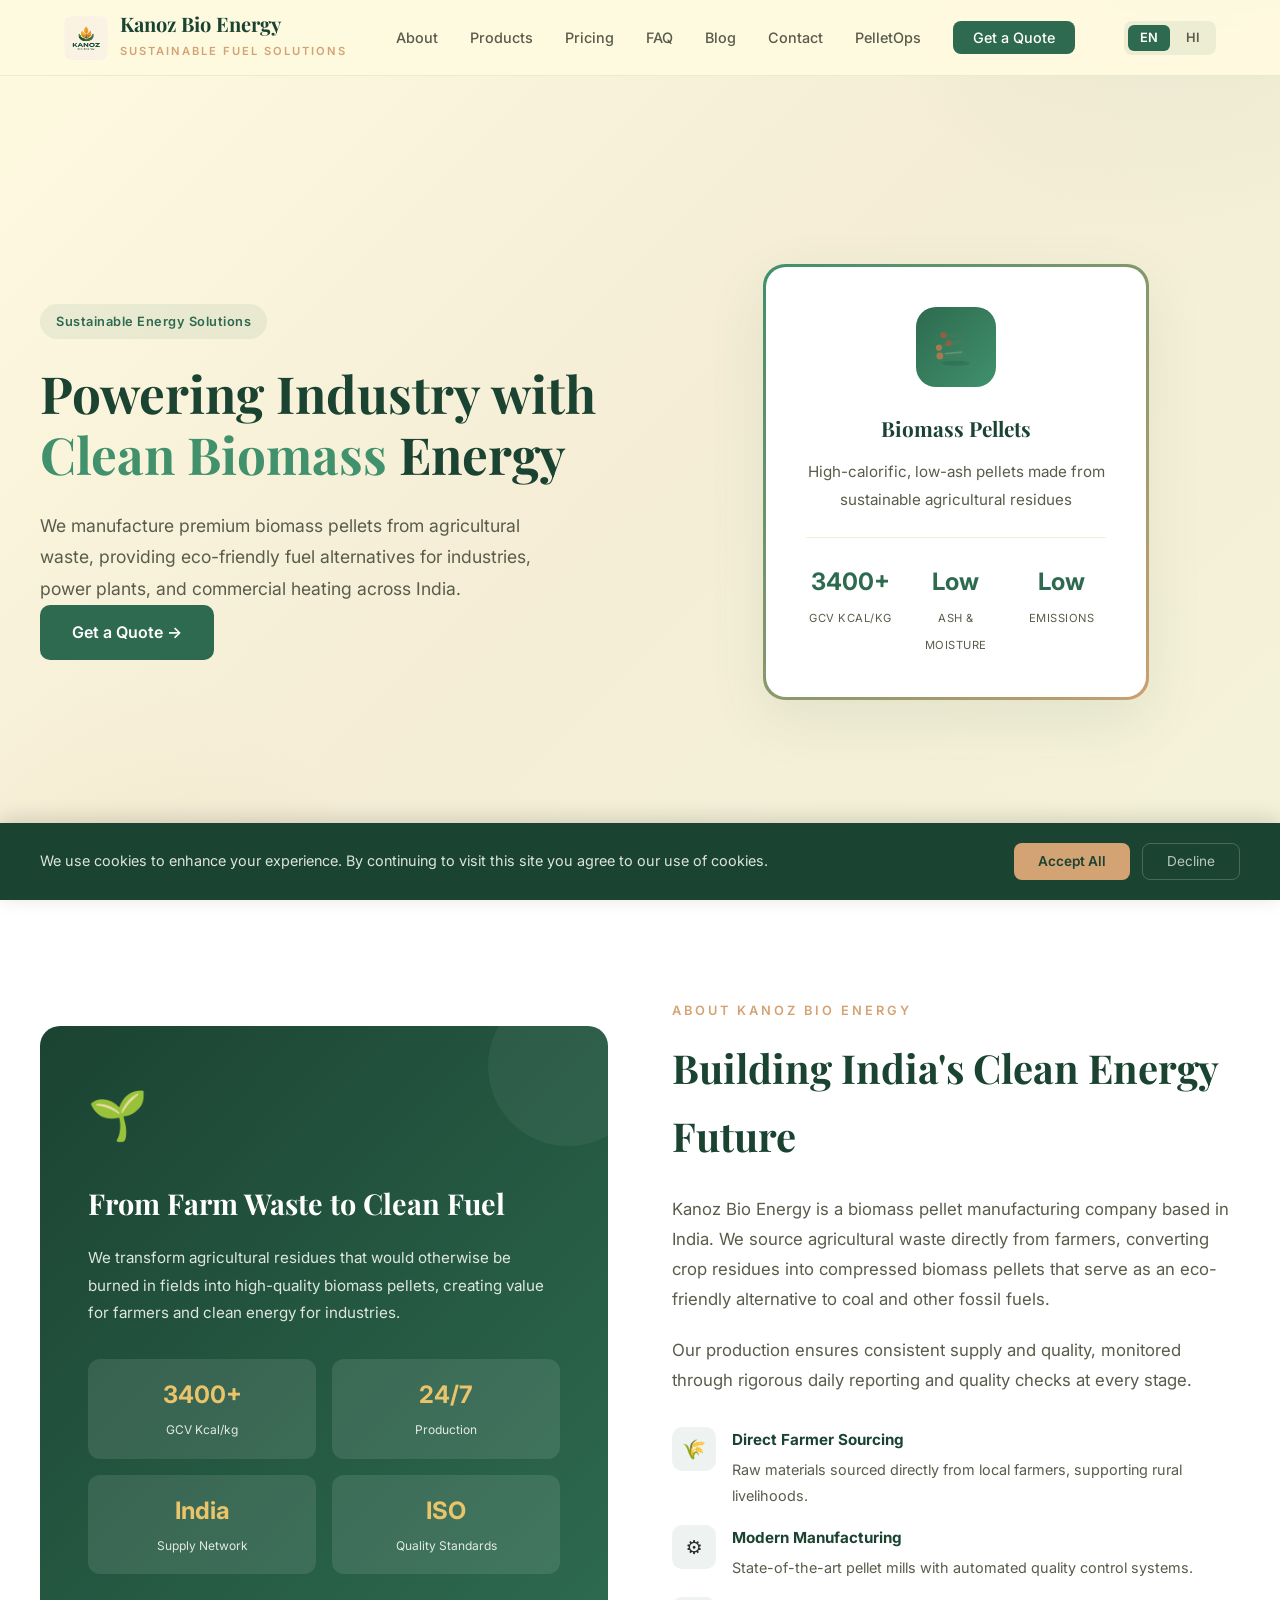
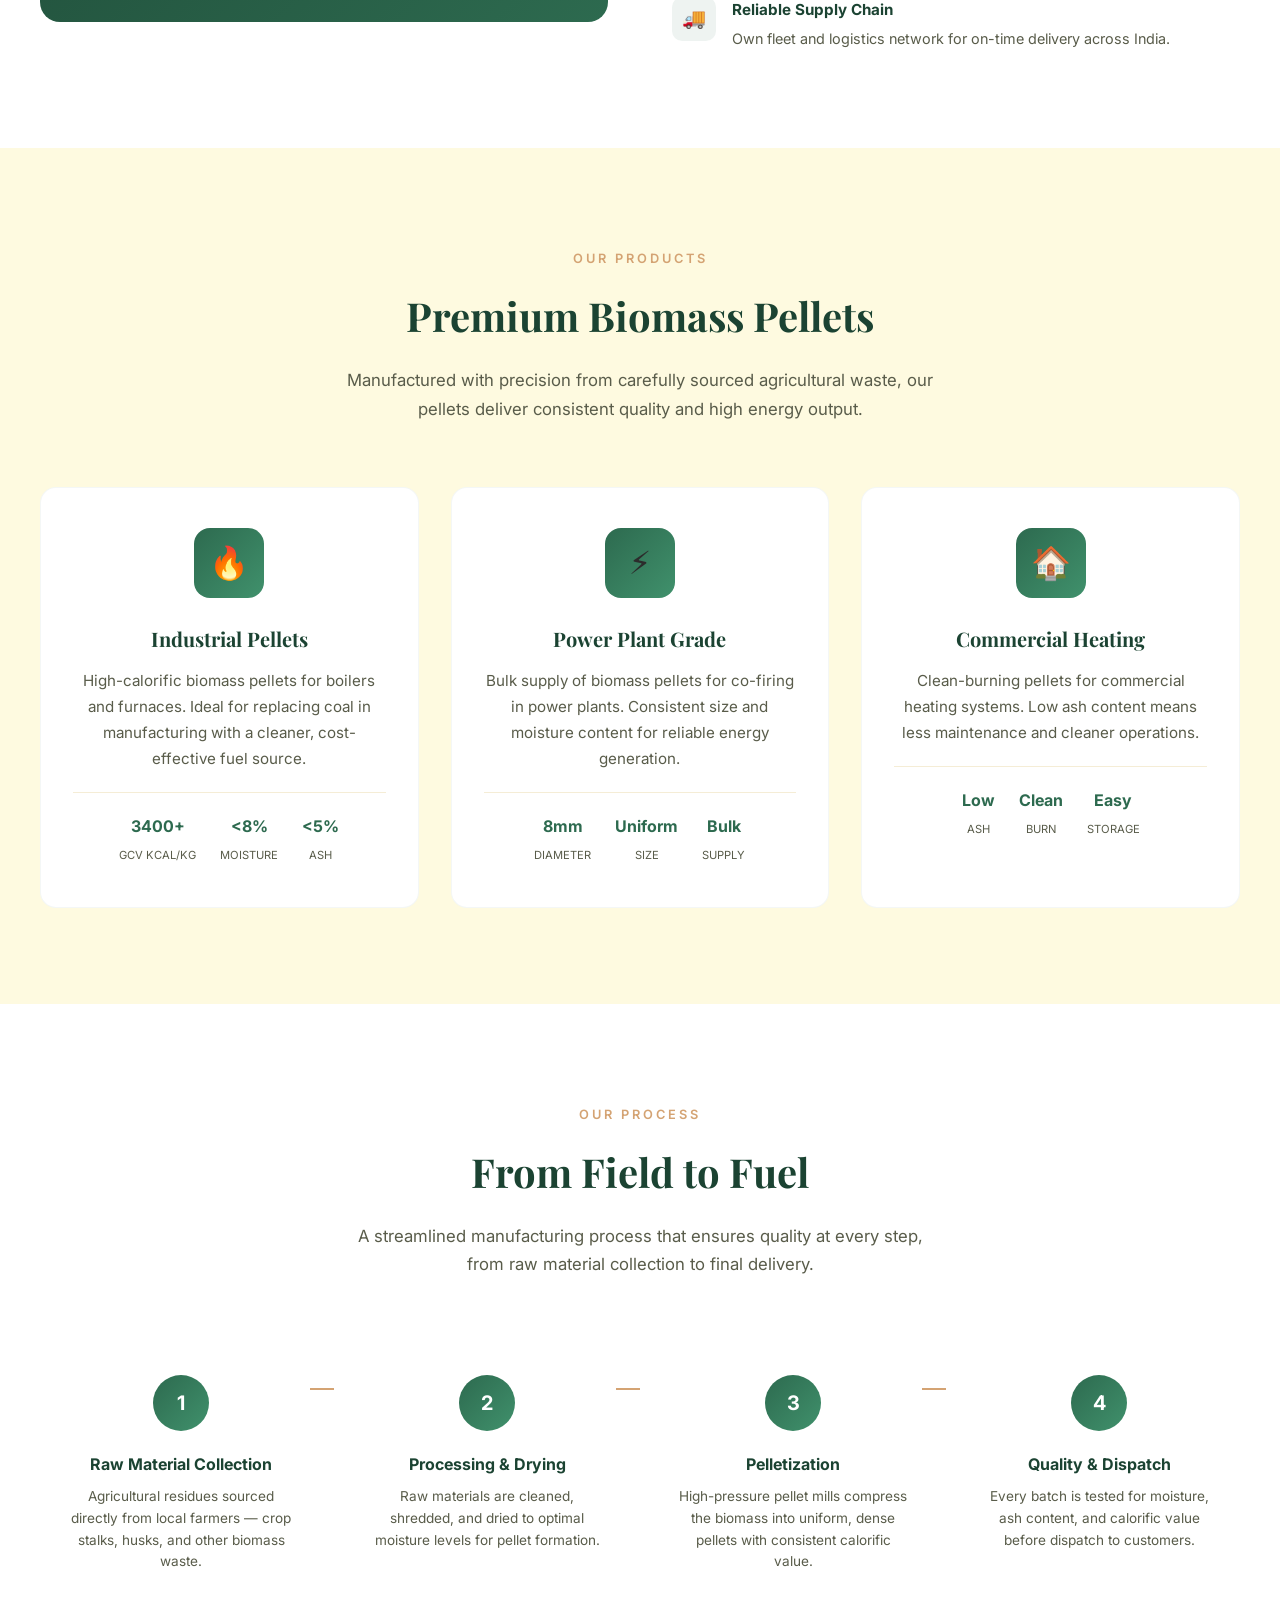
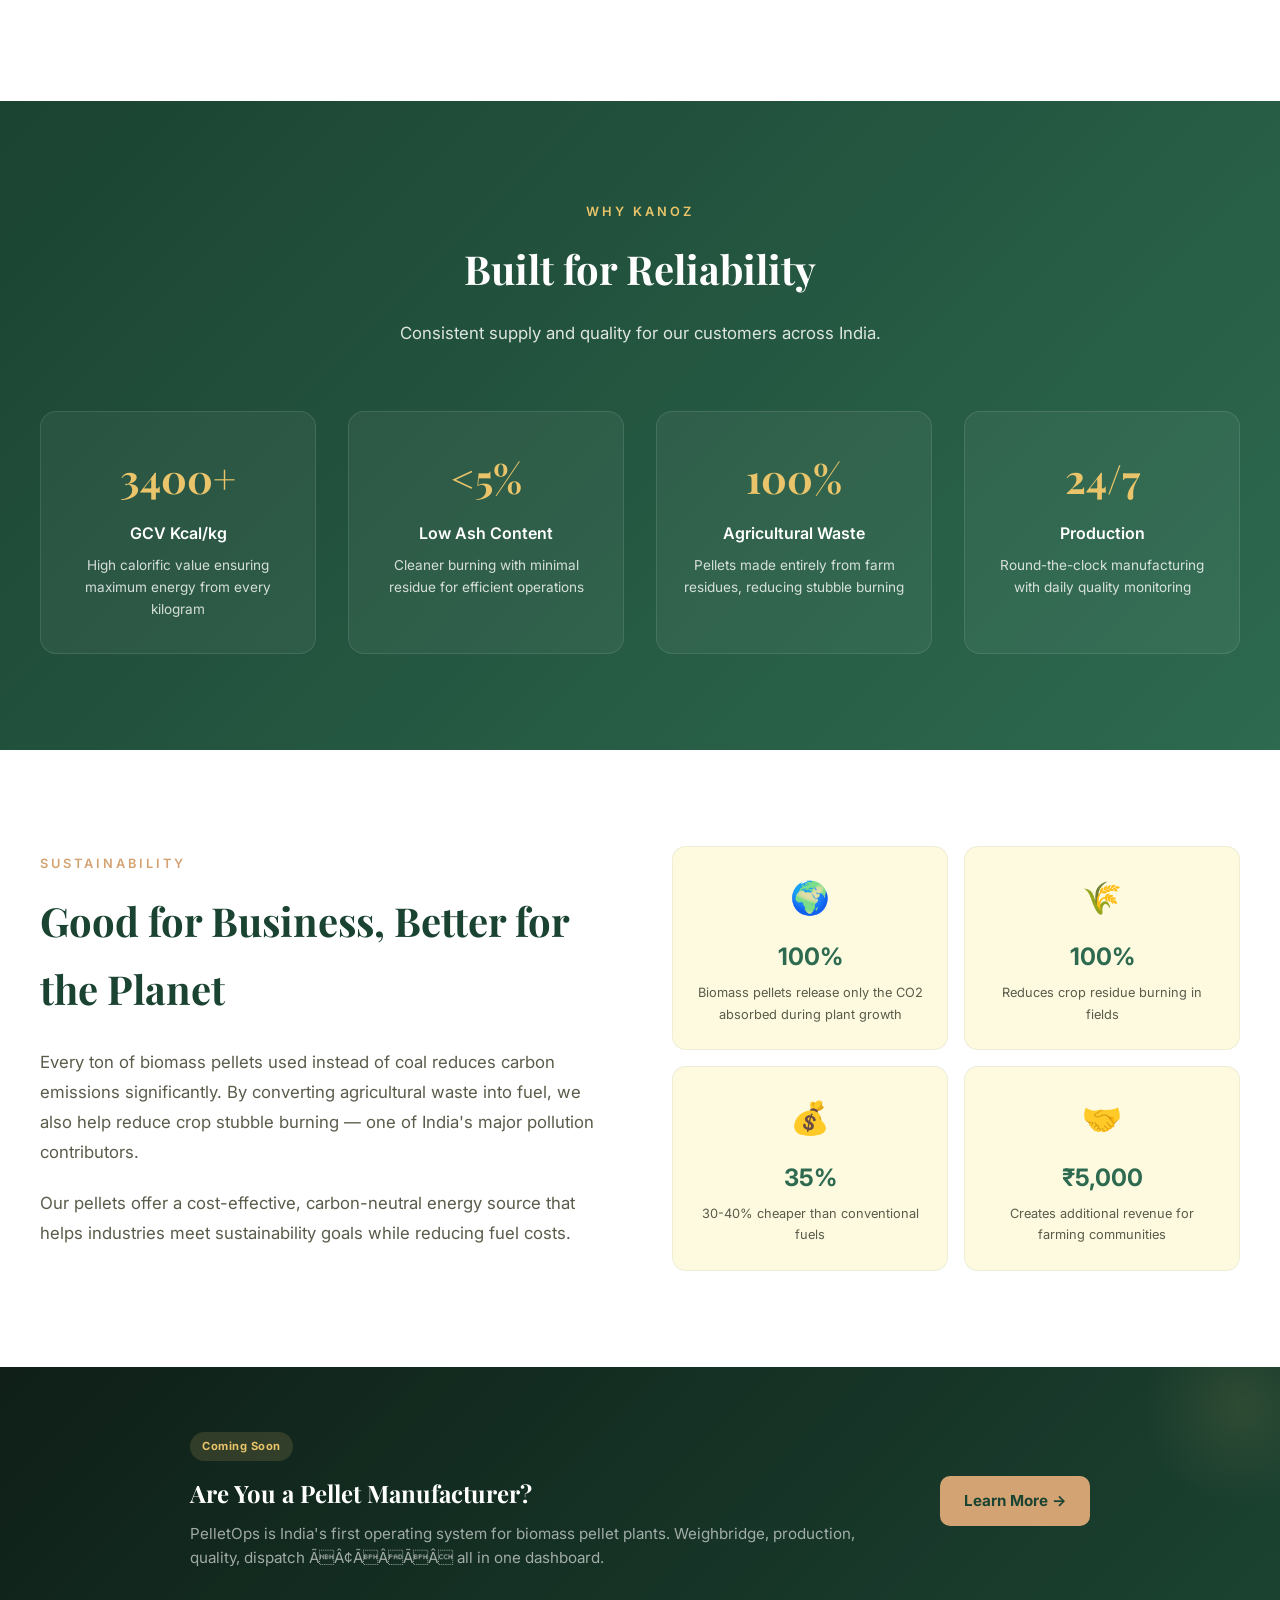
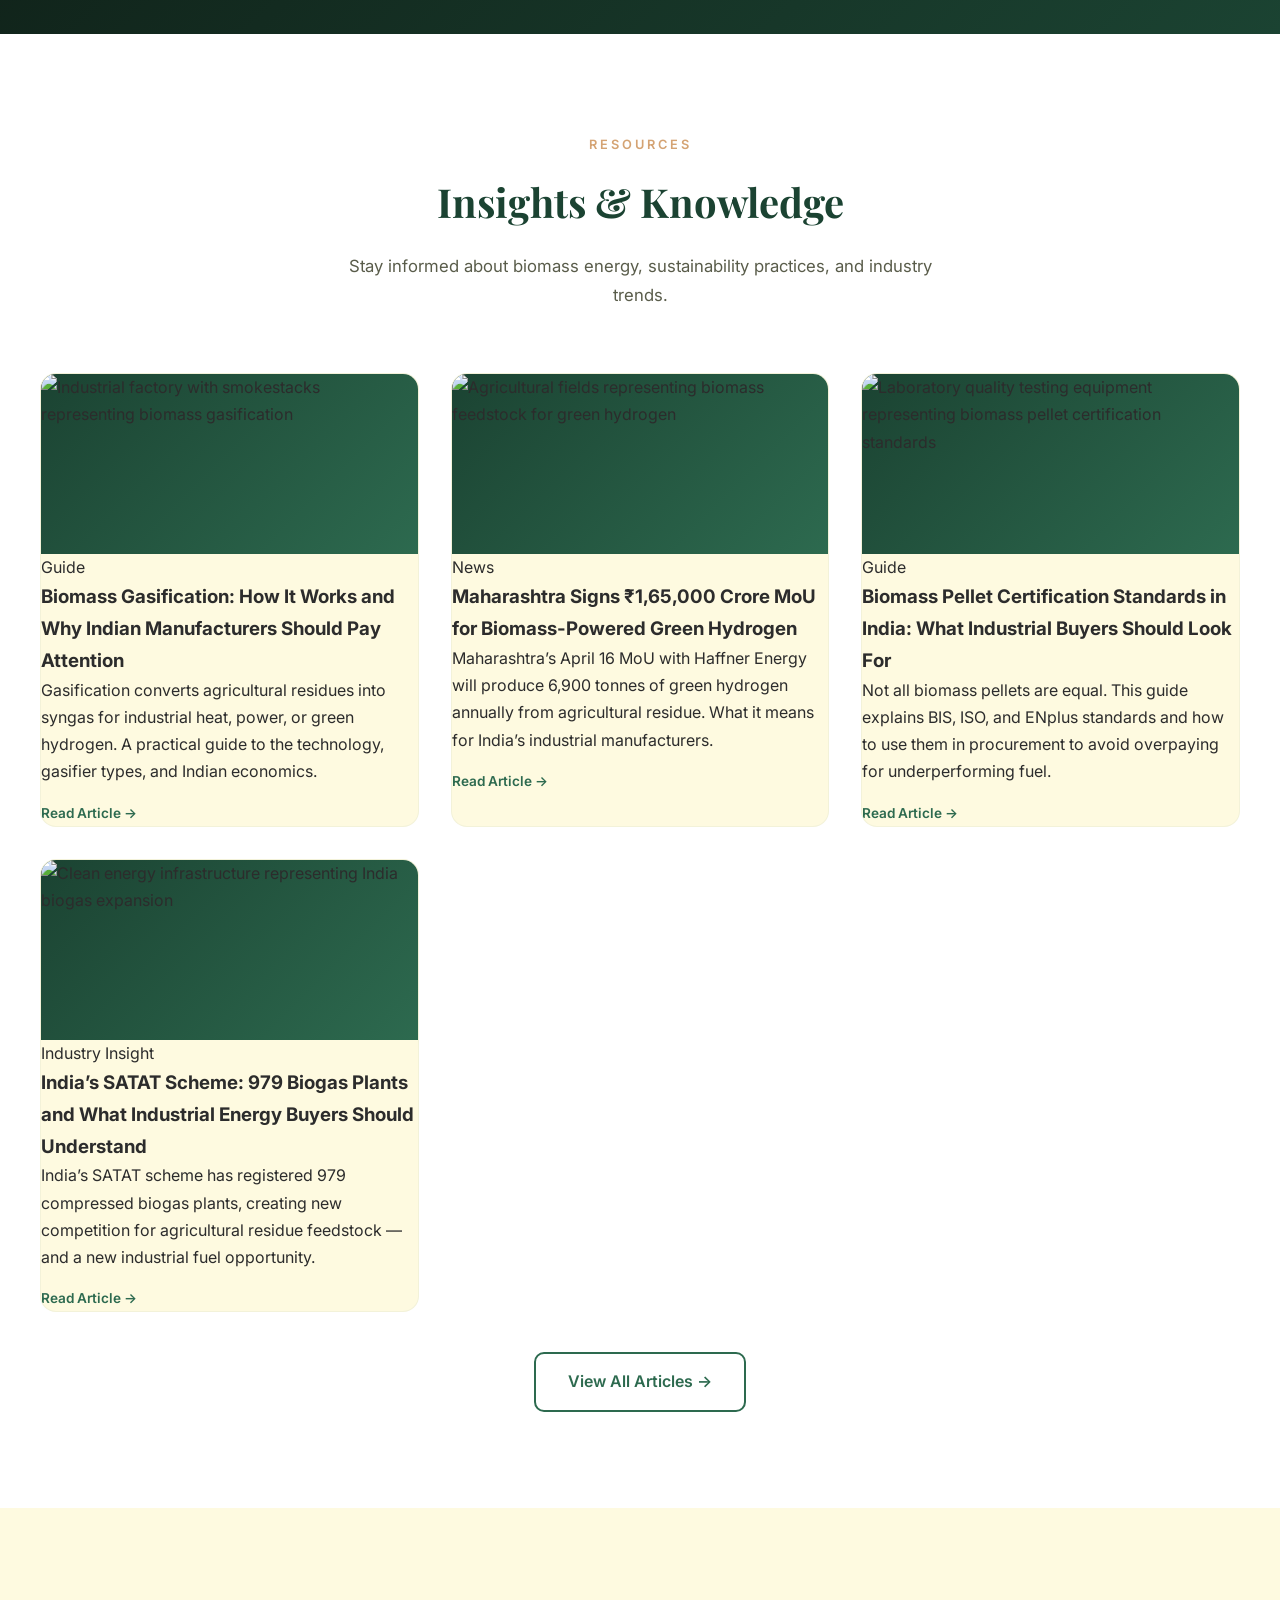
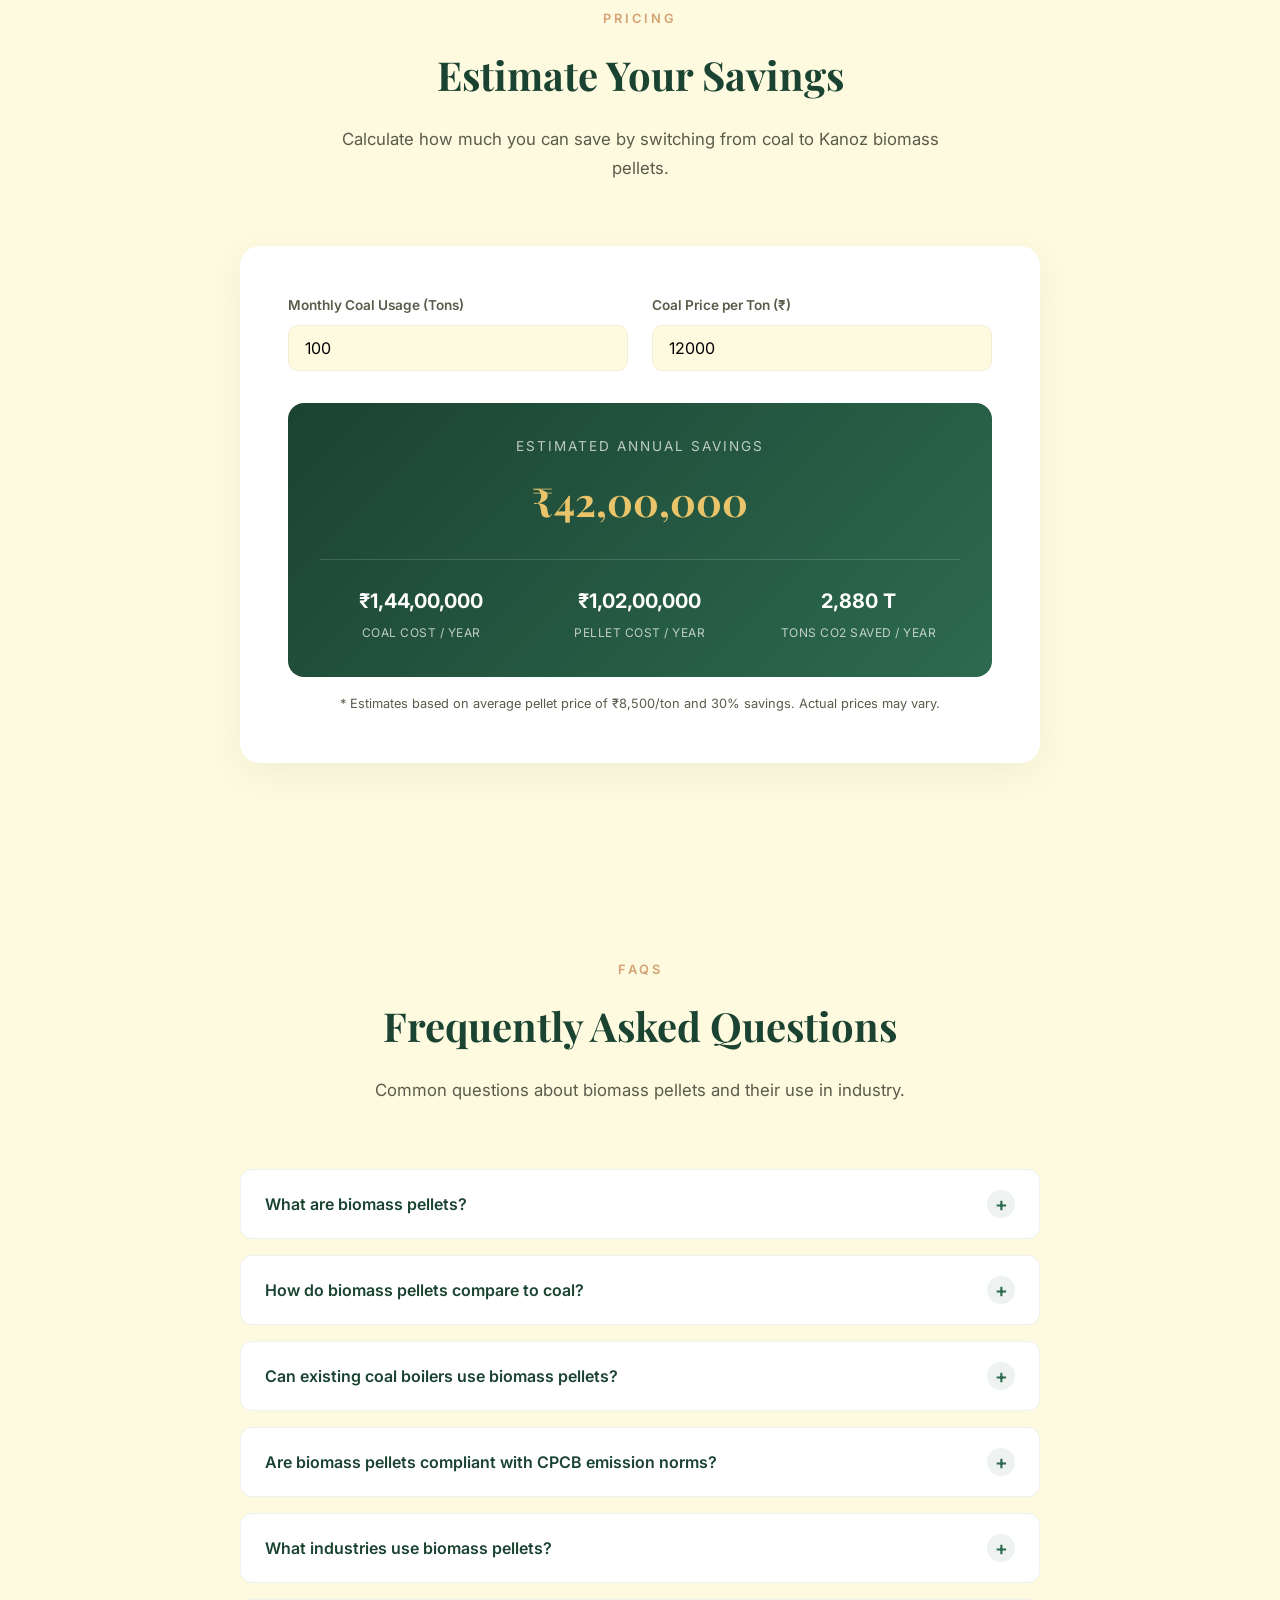
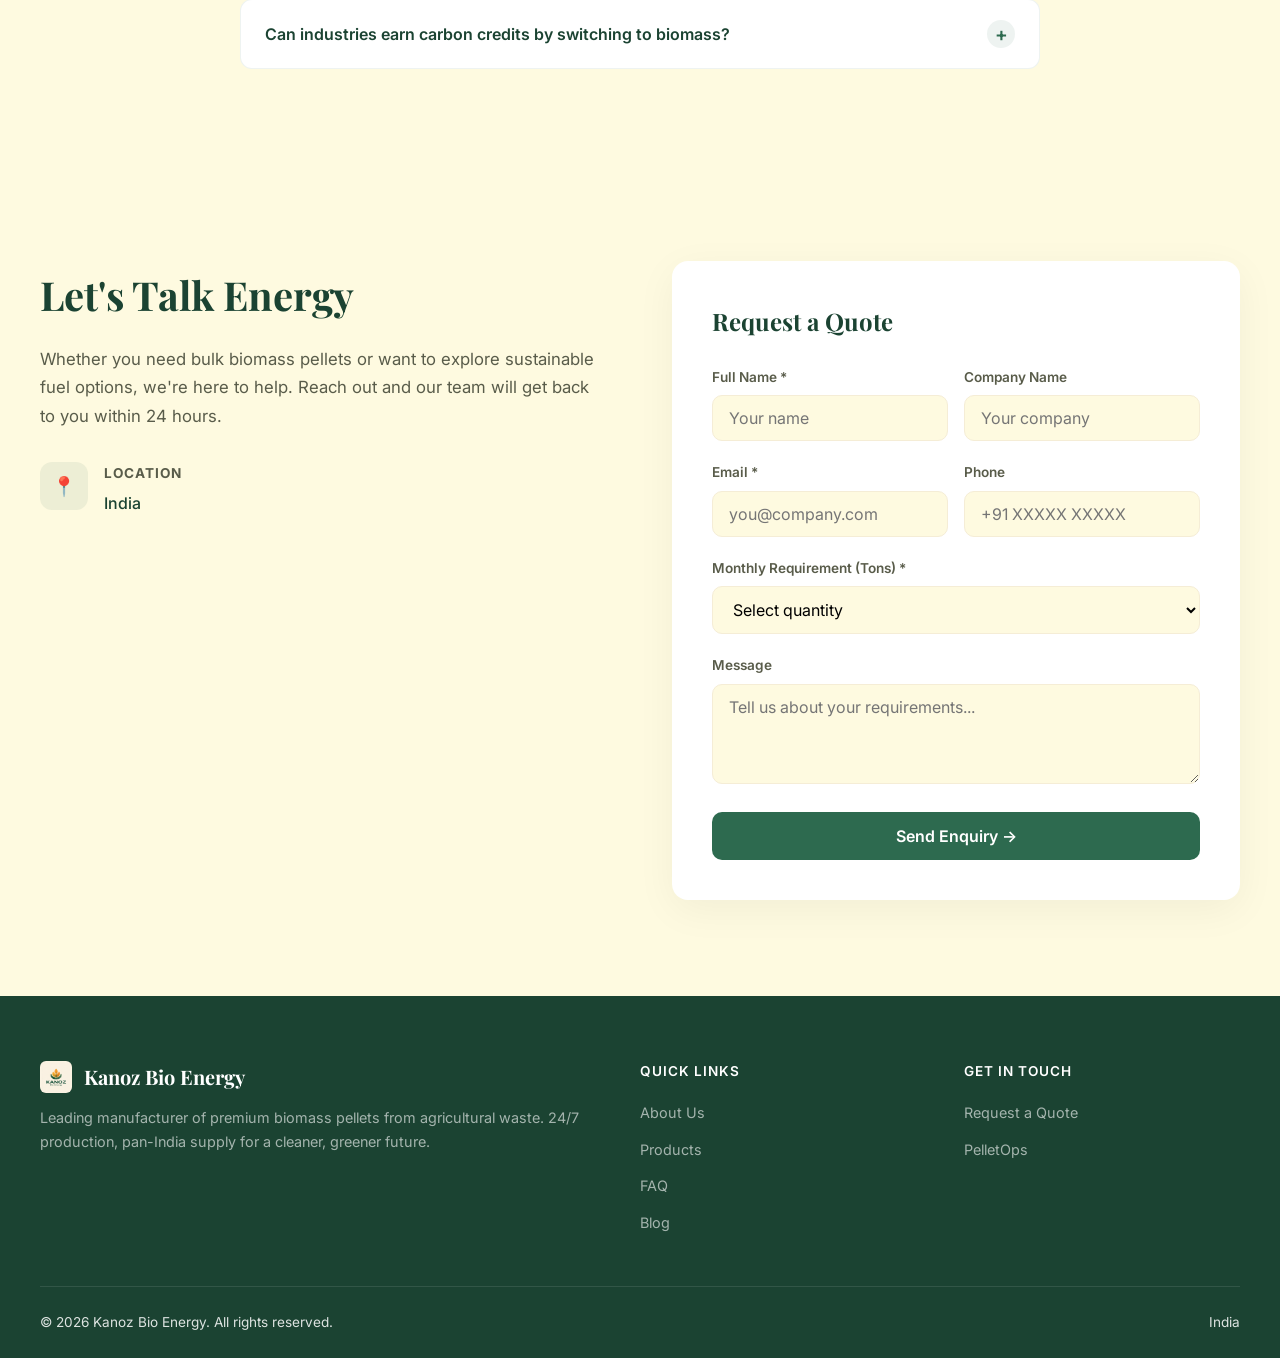
==== commit 284d5e25: "Add 16 backfill articles for April 15–22, 2026 2 articles per day added for: April 15, 16, 17, 18, 1" ====
--- a/index.html
+++ b/index.html
@@ -1927,25 +1927,25 @@
           <span class="blog-read-more">Read Article &rarr;</span>
         </div>
       </a>
-      <a href="blog.html#biomass-roi-calculation-guide" class="blog-card animate-on-scroll">
+      <a href="blog.html#biomass-pellet-certification-standards-india-2026" class="blog-card animate-on-scroll">
         <div class="blog-thumb">
-          <img src="https://images.unsplash.com/photo-1504711434969-e33886168f5c?w=600&auto=format&fit=crop" alt="Industrial factory pipes and boiler infrastructure" loading="lazy">
+          <img src="https://images.unsplash.com/photo-1532187863486-abf9dbad1b69?w=600&auto=format&fit=crop" alt="Laboratory quality testing equipment representing biomass pellet certification standards" loading="lazy">
         </div>
         <div class="blog-content">
           <div class="blog-meta-tag">Guide</div>
-          <h3>How to Calculate the ROI of Switching Your Factory to Biomass Fuel</h3>
-          <p>A step-by-step financial model for plant managers: payback periods, total cost of ownership, and break-even points before committing to a fuel switch.</p>
+          <h3>Biomass Pellet Certification Standards in India: What Industrial Buyers Should Look For</h3>
+          <p>Not all biomass pellets are equal. This guide explains BIS, ISO, and ENplus standards and how to use them in procurement to avoid overpaying for underperforming fuel.</p>
           <span class="blog-read-more">Read Article &rarr;</span>
         </div>
       </a>
-      <a href="blog.html#caqm-biomass-penalty-ncr-thermal-2026" class="blog-card animate-on-scroll">
+      <a href="blog.html#satat-biogas-plants-india-progress-2026" class="blog-card animate-on-scroll">
         <div class="blog-thumb">
-          <img src="https://images.unsplash.com/photo-1466611653911-95081537e5b7?w=600&auto=format&fit=crop" alt="Industrial power plant infrastructure in India" loading="lazy">
+          <img src="https://images.unsplash.com/photo-1509391366360-2e959784a276?w=600&auto=format&fit=crop" alt="Clean energy infrastructure representing India biogas expansion" loading="lazy">
         </div>
         <div class="blog-content">
-          <div class="blog-meta-tag">News</div>
-          <h3>CAQM Penalises Six NCR Thermal Plants &#x20b9;61 Crore for Biomass Co-Firing Failures</h3>
-          <p>India&rsquo;s air quality regulator has levied its largest-ever biomass compliance penalty, signalling a decisive shift from advisory to active enforcement.</p>
+          <div class="blog-meta-tag">Industry Insight</div>
+          <h3>India&rsquo;s SATAT Scheme: 979 Biogas Plants and What Industrial Energy Buyers Should Understand</h3>
+          <p>India&rsquo;s SATAT scheme has registered 979 compressed biogas plants, creating new competition for agricultural residue feedstock &mdash; and a new industrial fuel opportunity.</p>
           <span class="blog-read-more">Read Article &rarr;</span>
         </div>
       </a>
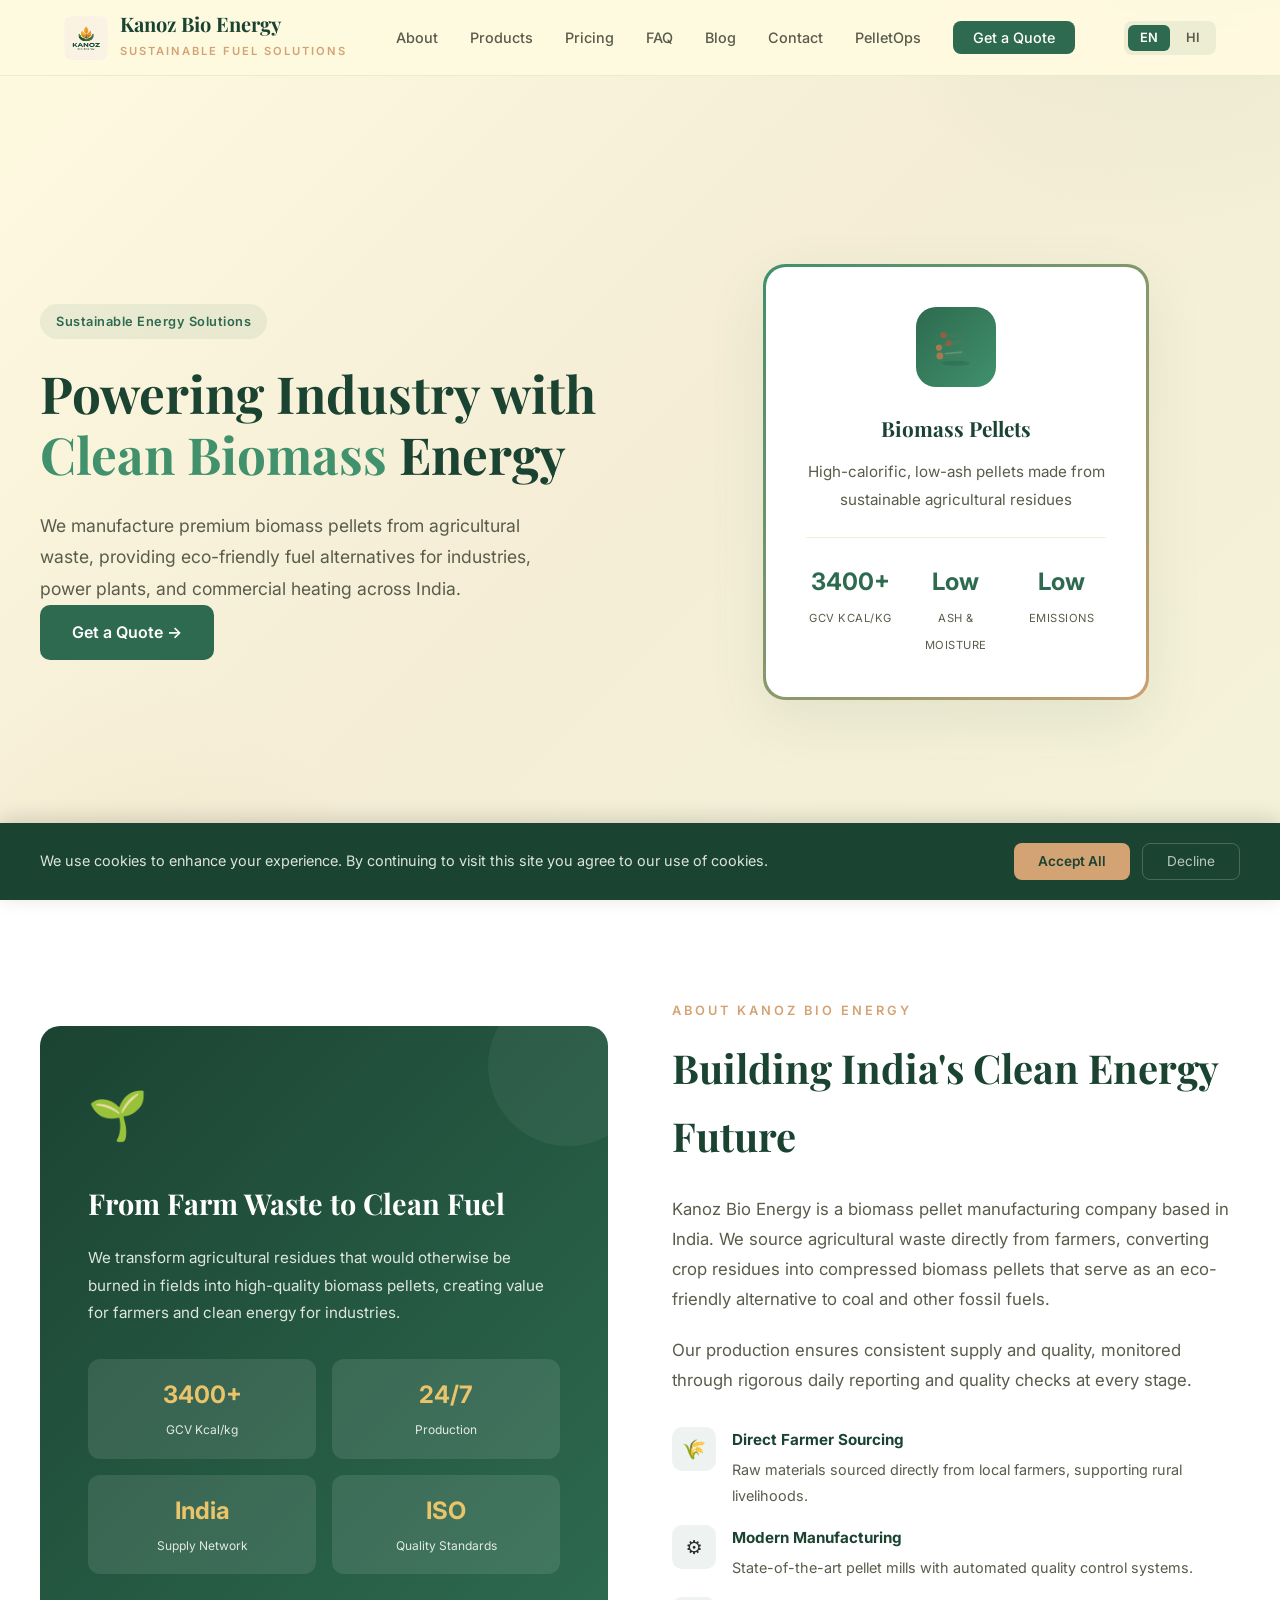
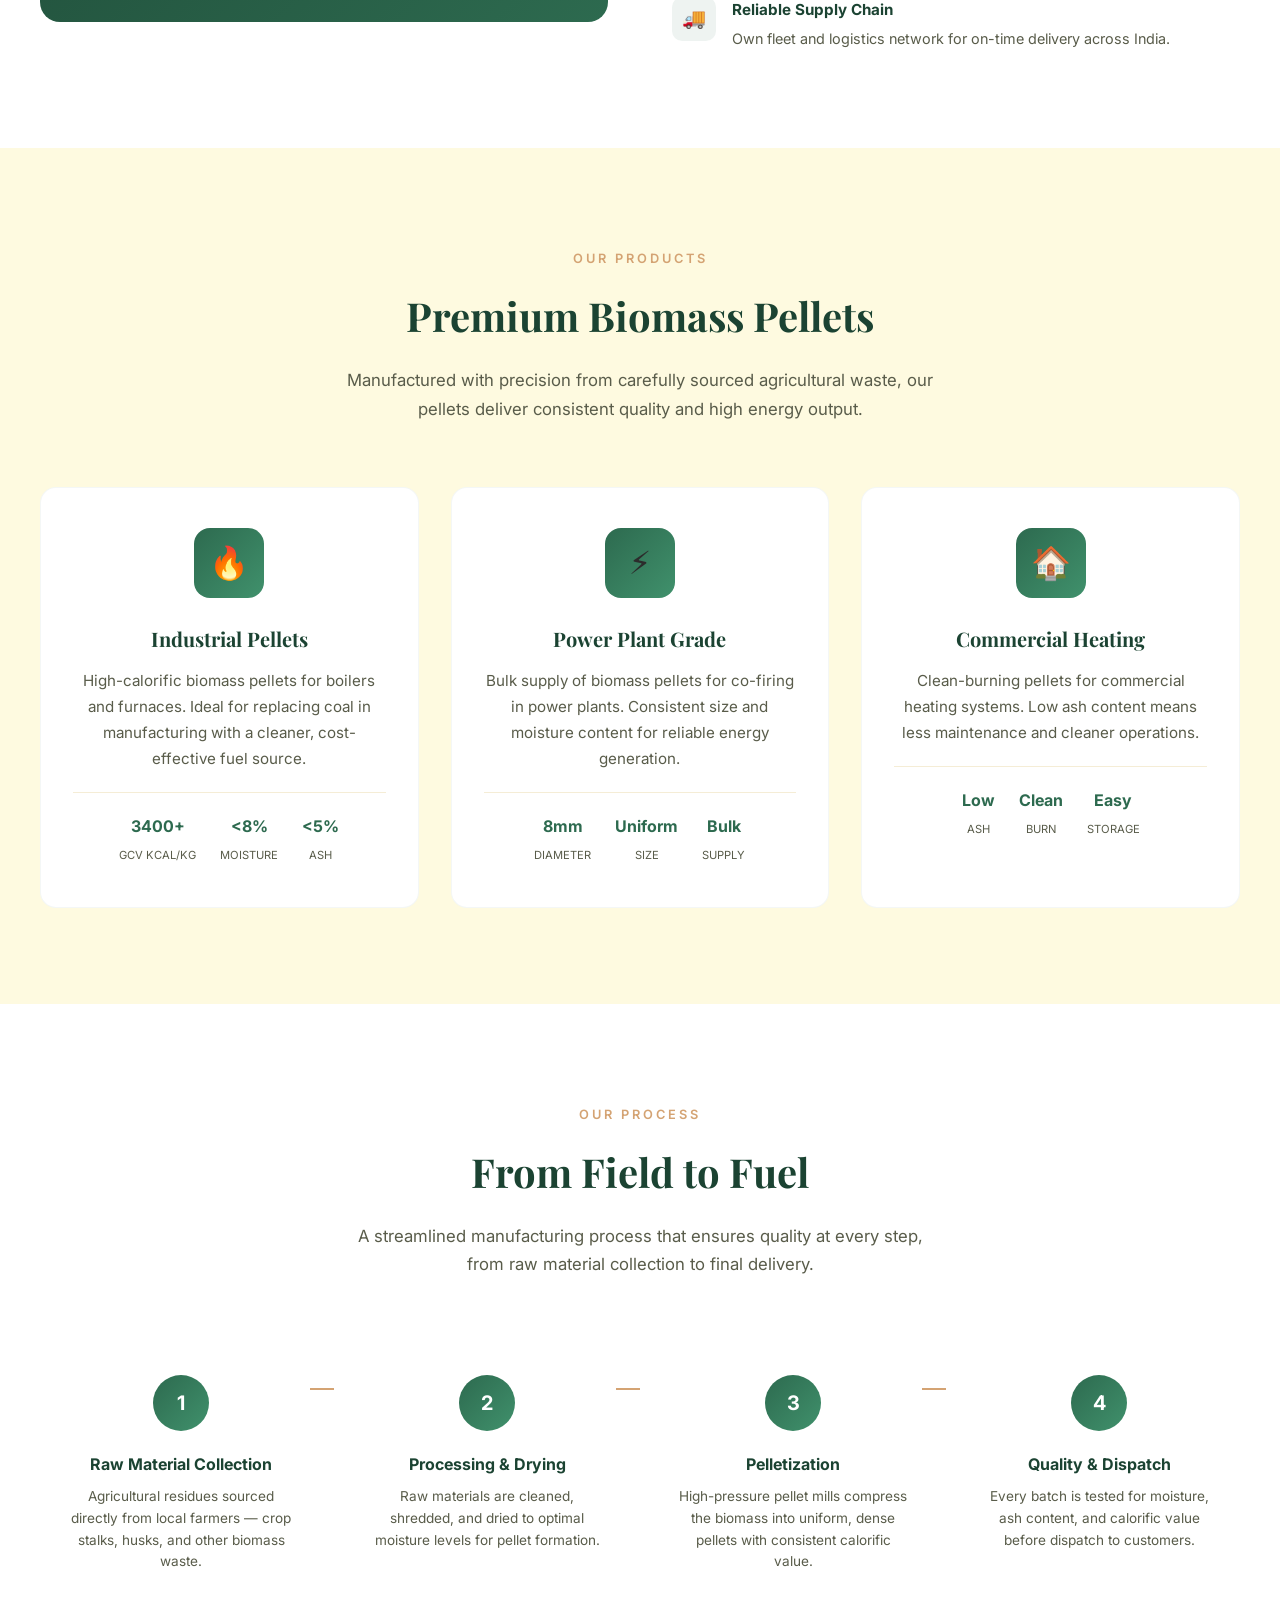
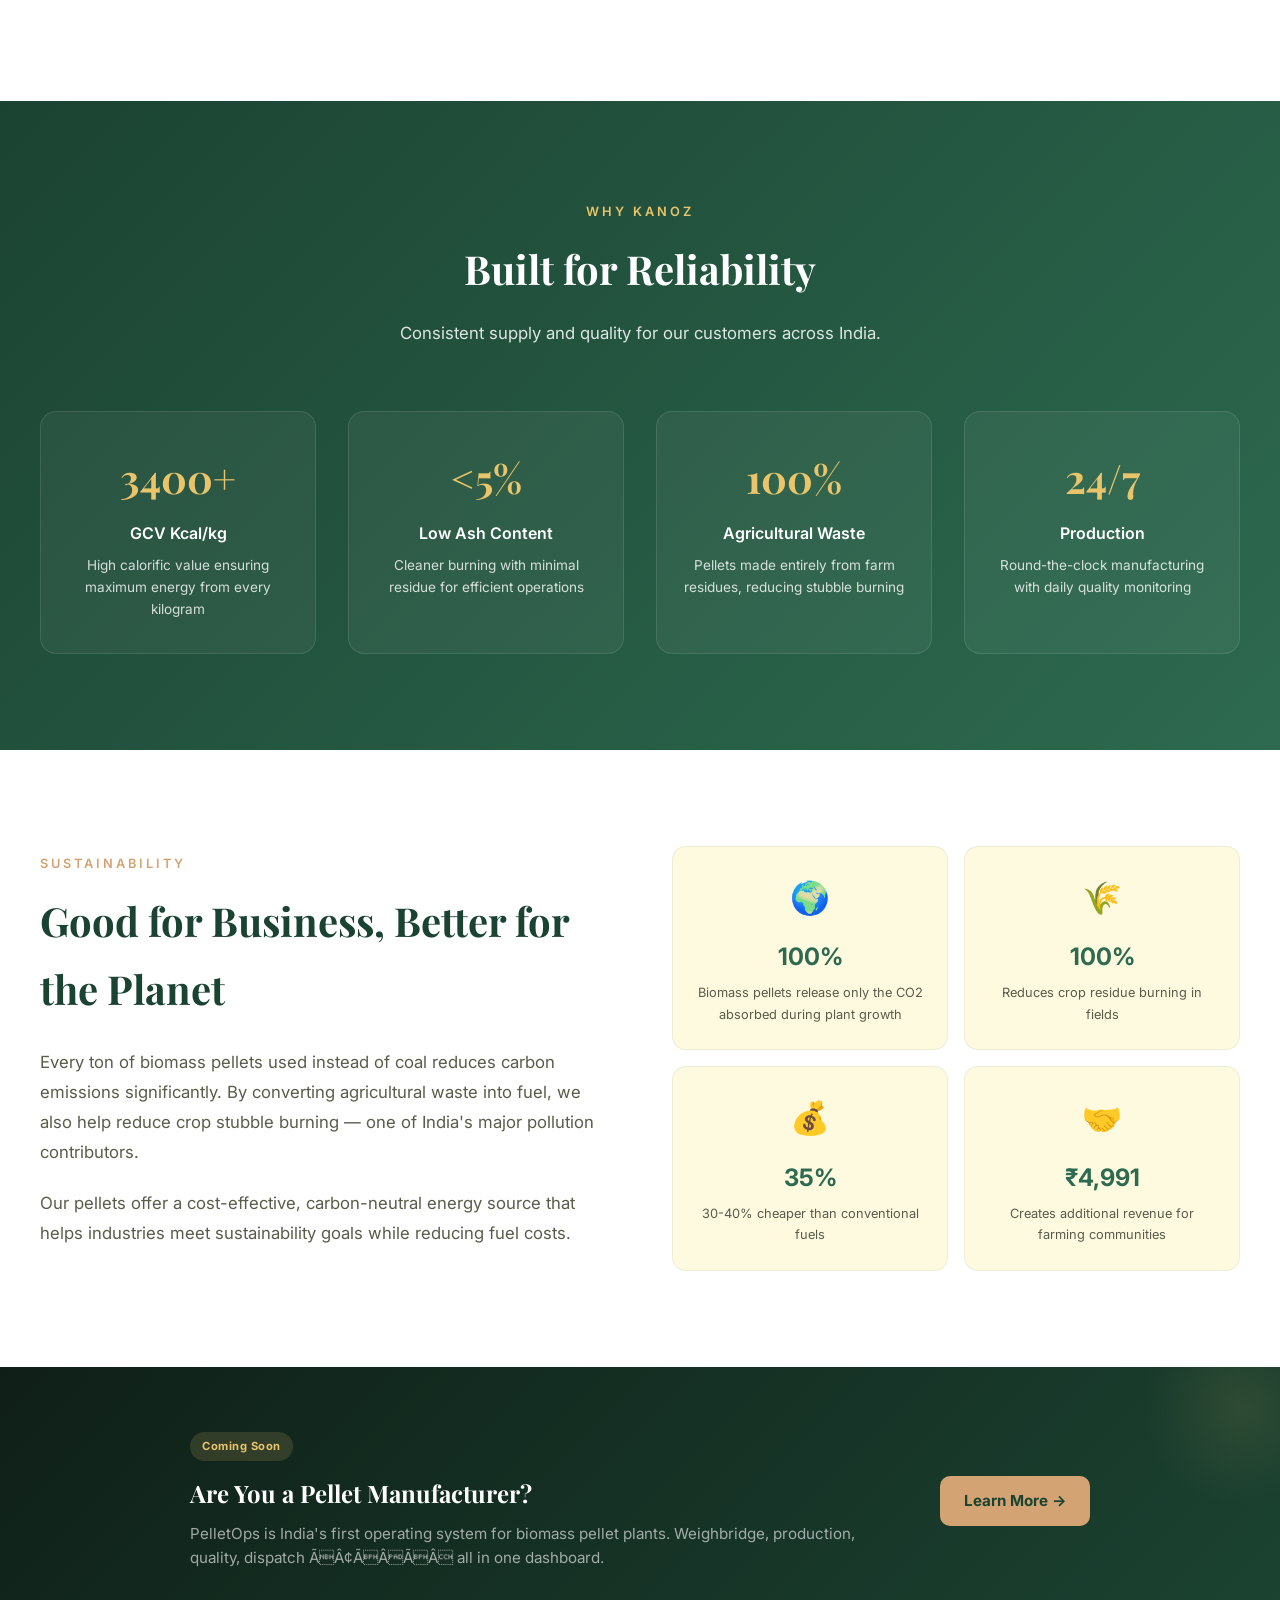
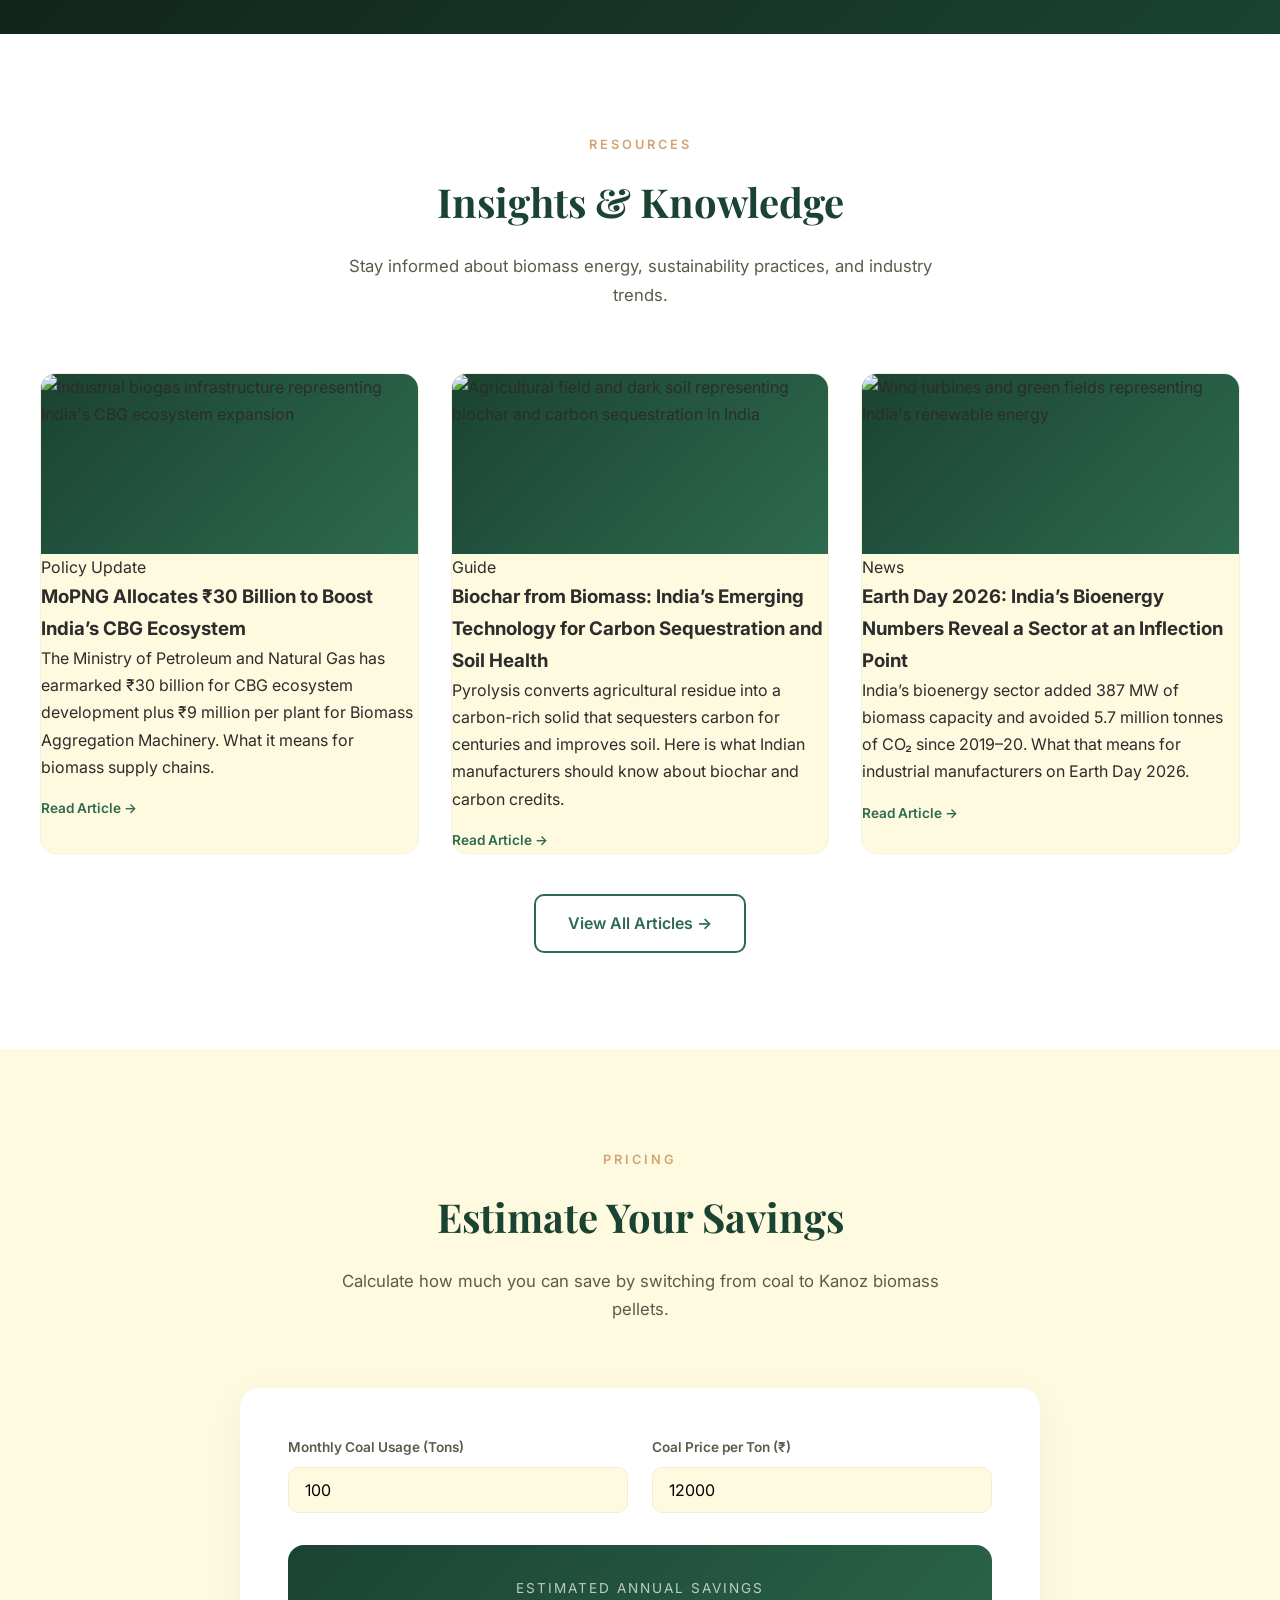
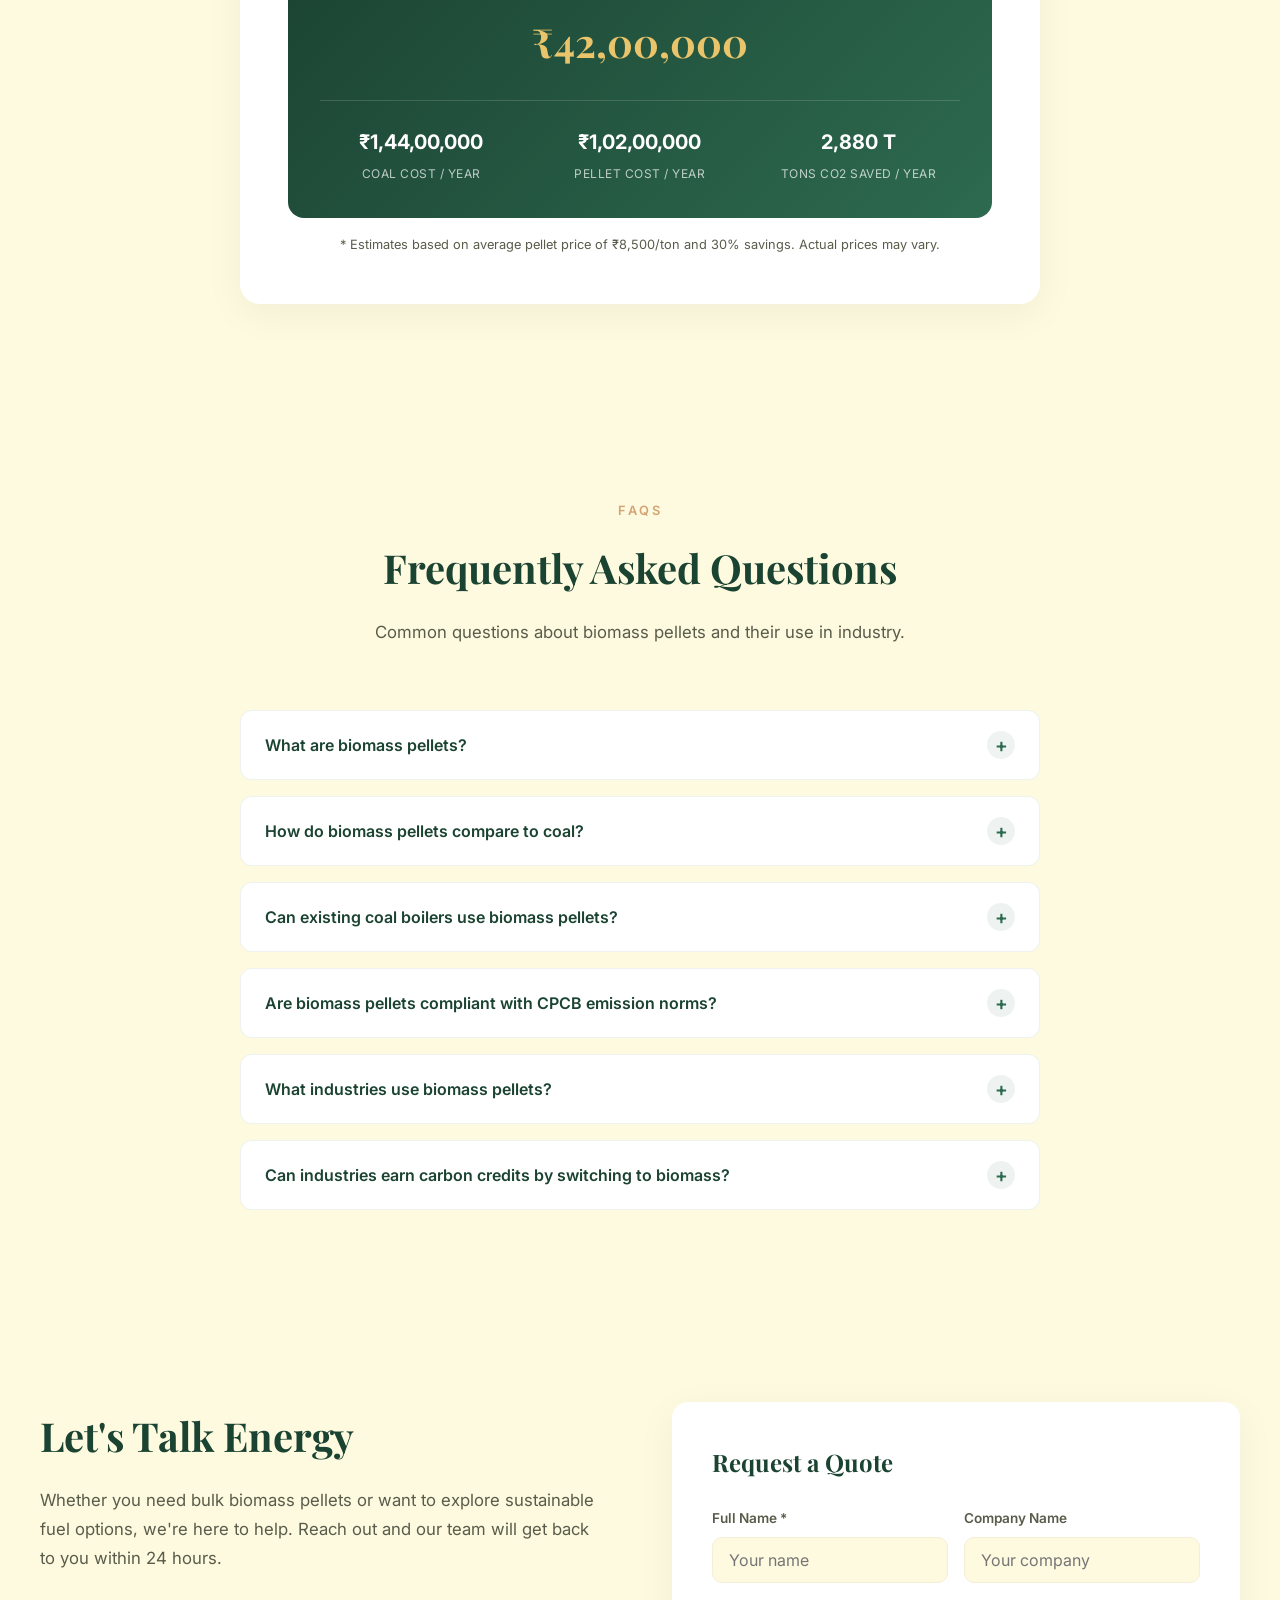
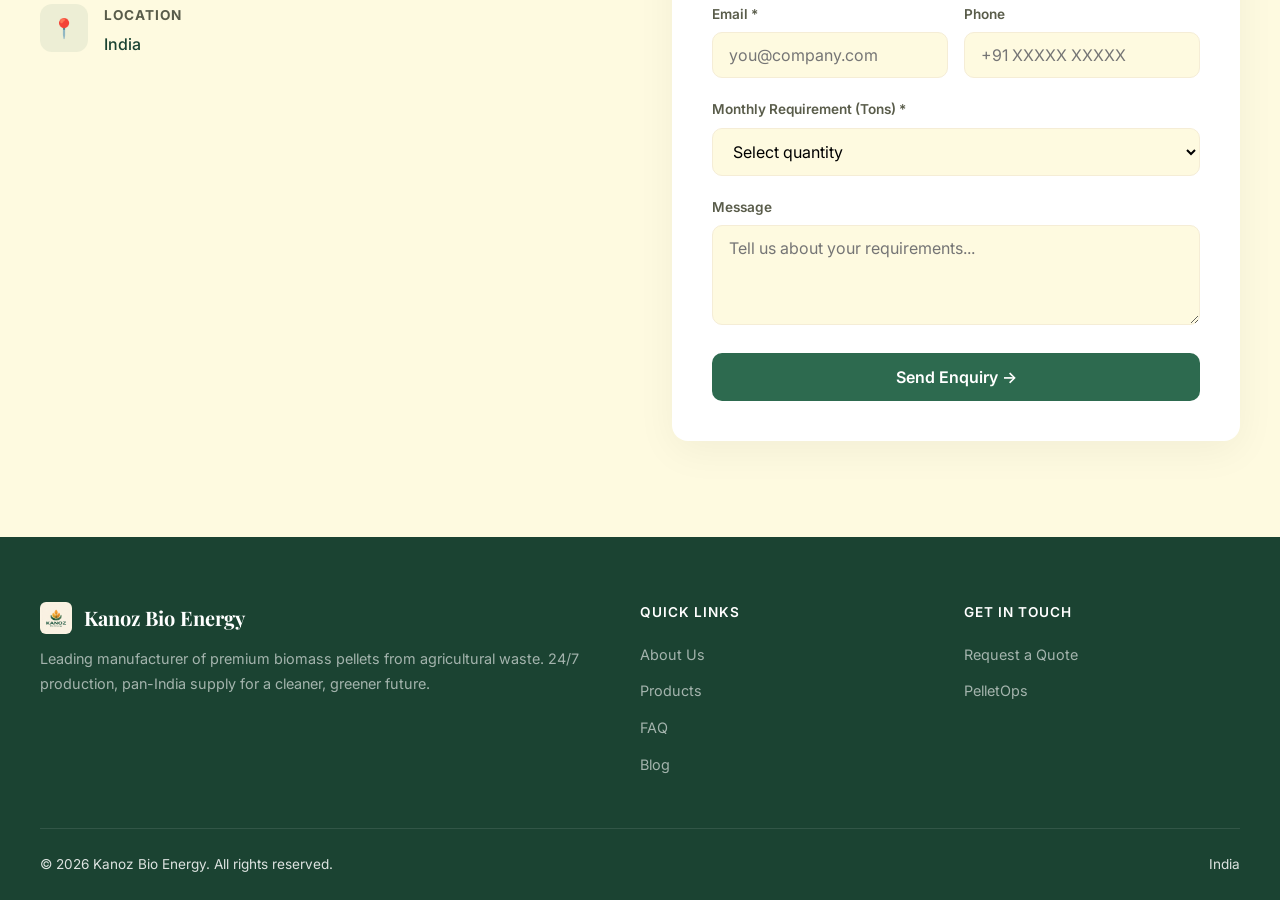
==== commit c82979a5: "Add 2 articles for May 8, 2026 Article 1 (Guide): Biochar from Biomass: India's Emerging Technology " ====
--- a/index.html
+++ b/index.html
@@ -1905,47 +1905,36 @@
       <p data-i18n="blog_desc">Stay informed about biomass energy, sustainability practices, and industry trends.</p>
     </div>
     <div class="blog-grid">
-      <a href="blog.html#biomass-gasification-industrial-guide-2026" class="blog-card animate-on-scroll">
+      <a href="blog.html#mopng-cbg-30-billion-biomass-may-2026" class="blog-card animate-on-scroll">
         <div class="blog-thumb">
-          <img src="https://images.unsplash.com/photo-1755355663076-8a19c8cce71b?w=600&auto=format&fit=crop" alt="Industrial factory with smokestacks representing biomass gasification" loading="lazy">
+          <img src="https://images.unsplash.com/photo-1473341304170-971dccb5ac1e?w=600&auto=format&fit=crop" alt="Industrial biogas infrastructure representing India's CBG ecosystem expansion" loading="lazy">
+        </div>
+        <div class="blog-content">
+          <div class="blog-meta-tag">Policy Update</div>
+          <h3>MoPNG Allocates &#8377;30 Billion to Boost India&#8217;s CBG Ecosystem</h3>
+          <p>The Ministry of Petroleum and Natural Gas has earmarked &#8377;30 billion for CBG ecosystem development plus &#8377;9 million per plant for Biomass Aggregation Machinery. What it means for biomass supply chains.</p>
+          <span class="blog-read-more">Read Article &rarr;</span>
+        </div>
+      </a>
+      <a href="blog.html#biochar-india-carbon-pyrolysis-guide" class="blog-card animate-on-scroll">
+        <div class="blog-thumb">
+          <img src="https://images.unsplash.com/photo-1464226184884-fa280b87c399?w=600&auto=format&fit=crop" alt="Agricultural field and dark soil representing biochar and carbon sequestration in India" loading="lazy">
         </div>
         <div class="blog-content">
           <div class="blog-meta-tag">Guide</div>
-          <h3>Biomass Gasification: How It Works and Why Indian Manufacturers Should Pay Attention</h3>
-          <p>Gasification converts agricultural residues into syngas for industrial heat, power, or green hydrogen. A practical guide to the technology, gasifier types, and Indian economics.</p>
+          <h3>Biochar from Biomass: India&#8217;s Emerging Technology for Carbon Sequestration and Soil Health</h3>
+          <p>Pyrolysis converts agricultural residue into a carbon-rich solid that sequesters carbon for centuries and improves soil. Here is what Indian manufacturers should know about biochar and carbon credits.</p>
           <span class="blog-read-more">Read Article &rarr;</span>
         </div>
       </a>
-      <a href="blog.html#maharashtra-biomass-hydrogen-mou-2026" class="blog-card animate-on-scroll">
+      <a href="blog.html#earth-day-2026-india-bioenergy-manufacturing" class="blog-card animate-on-scroll">
         <div class="blog-thumb">
-          <img src="https://images.pexels.com/photos/106162/pexels-photo-106162.jpeg?auto=compress&cs=tinysrgb&w=600" alt="Agricultural fields representing biomass feedstock for green hydrogen" loading="lazy">
+          <img src="https://images.unsplash.com/photo-1466611653911-95081537e5b7?w=600&auto=format&fit=crop" alt="Wind turbines and green fields representing India's renewable energy" loading="lazy">
         </div>
         <div class="blog-content">
           <div class="blog-meta-tag">News</div>
-          <h3>Maharashtra Signs &#x20b9;1,65,000 Crore MoU for Biomass-Powered Green Hydrogen</h3>
-          <p>Maharashtra&rsquo;s April 16 MoU with Haffner Energy will produce 6,900 tonnes of green hydrogen annually from agricultural residue. What it means for India&rsquo;s industrial manufacturers.</p>
-          <span class="blog-read-more">Read Article &rarr;</span>
-        </div>
-      </a>
-      <a href="blog.html#biomass-pellet-certification-standards-india-2026" class="blog-card animate-on-scroll">
-        <div class="blog-thumb">
-          <img src="https://images.unsplash.com/photo-1532187863486-abf9dbad1b69?w=600&auto=format&fit=crop" alt="Laboratory quality testing equipment representing biomass pellet certification standards" loading="lazy">
-        </div>
-        <div class="blog-content">
-          <div class="blog-meta-tag">Guide</div>
-          <h3>Biomass Pellet Certification Standards in India: What Industrial Buyers Should Look For</h3>
-          <p>Not all biomass pellets are equal. This guide explains BIS, ISO, and ENplus standards and how to use them in procurement to avoid overpaying for underperforming fuel.</p>
-          <span class="blog-read-more">Read Article &rarr;</span>
-        </div>
-      </a>
-      <a href="blog.html#satat-biogas-plants-india-progress-2026" class="blog-card animate-on-scroll">
-        <div class="blog-thumb">
-          <img src="https://images.unsplash.com/photo-1509391366360-2e959784a276?w=600&auto=format&fit=crop" alt="Clean energy infrastructure representing India biogas expansion" loading="lazy">
-        </div>
-        <div class="blog-content">
-          <div class="blog-meta-tag">Industry Insight</div>
-          <h3>India&rsquo;s SATAT Scheme: 979 Biogas Plants and What Industrial Energy Buyers Should Understand</h3>
-          <p>India&rsquo;s SATAT scheme has registered 979 compressed biogas plants, creating new competition for agricultural residue feedstock &mdash; and a new industrial fuel opportunity.</p>
+          <h3>Earth Day 2026: India&#8217;s Bioenergy Numbers Reveal a Sector at an Inflection Point</h3>
+          <p>India&#8217;s bioenergy sector added 387 MW of biomass capacity and avoided 5.7 million tonnes of CO&#8322; since 2019&#8211;20. What that means for industrial manufacturers on Earth Day 2026.</p>
           <span class="blog-read-more">Read Article &rarr;</span>
         </div>
       </a>
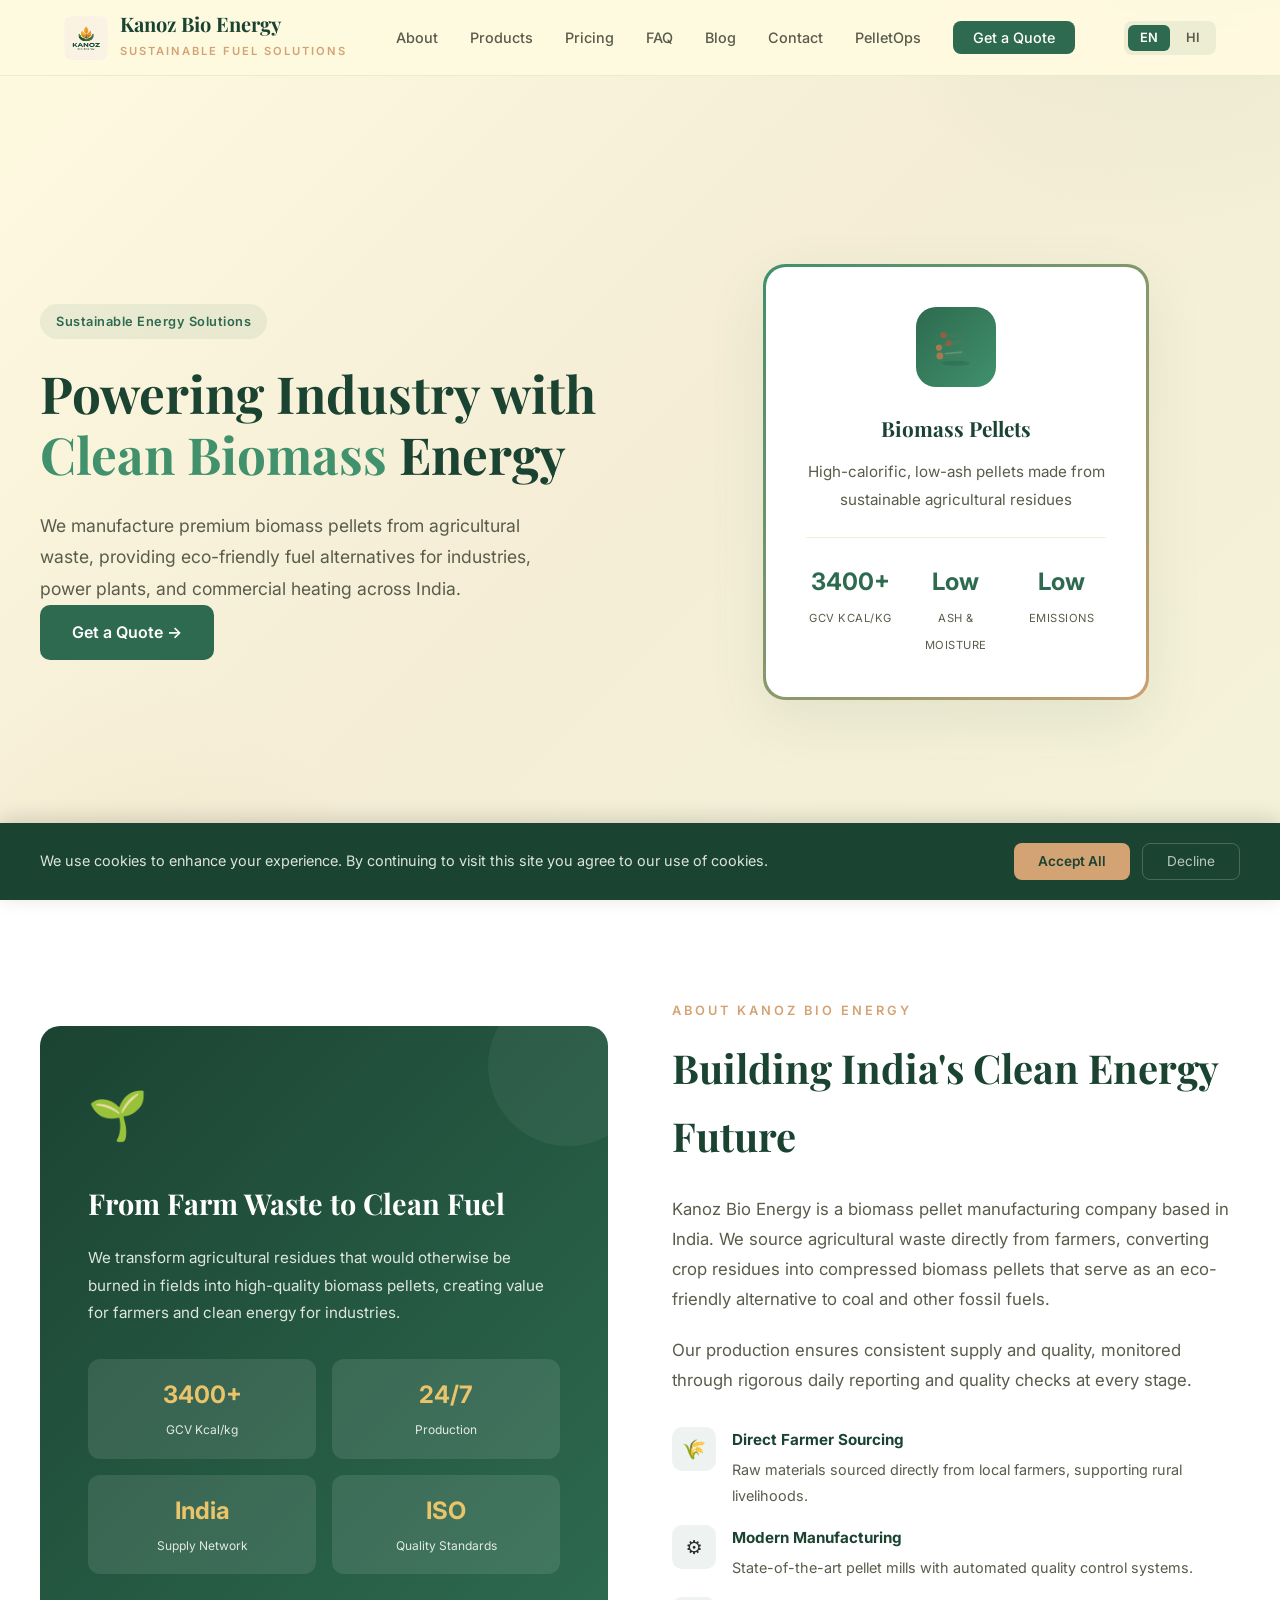
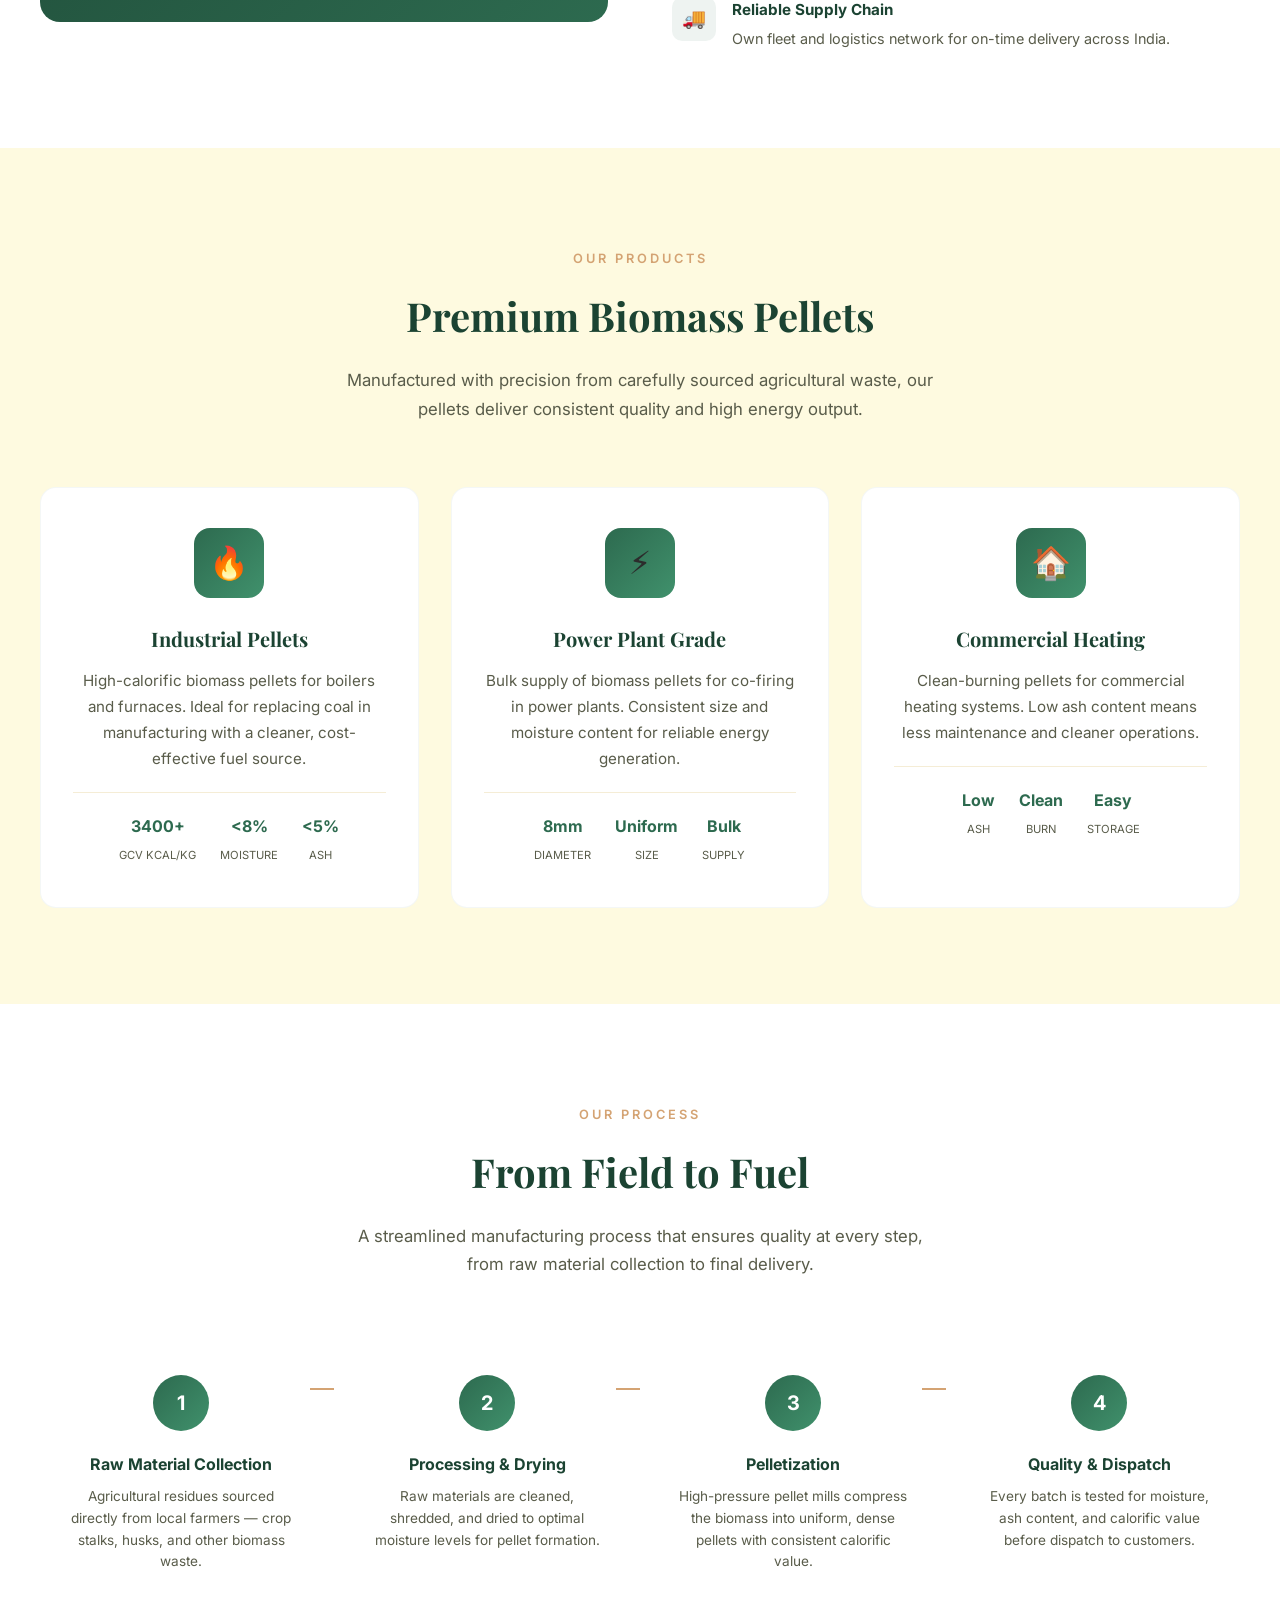
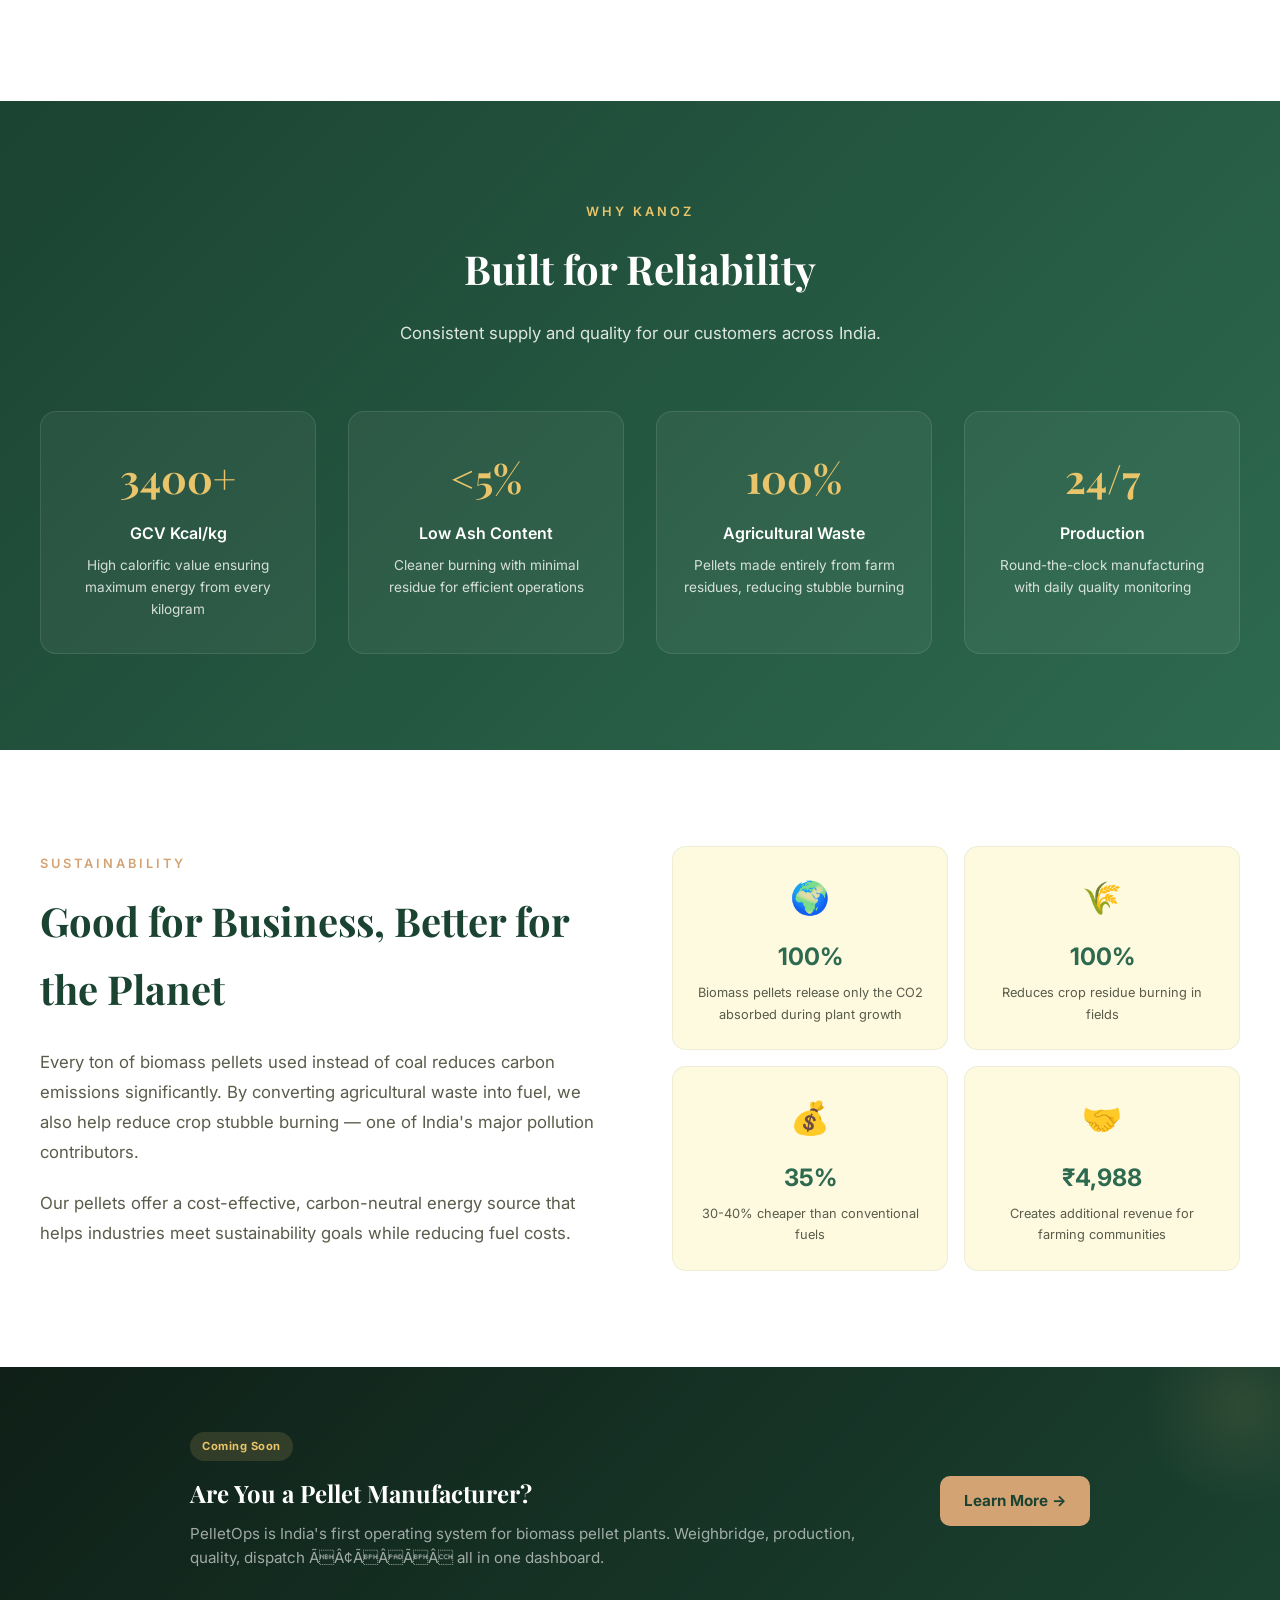
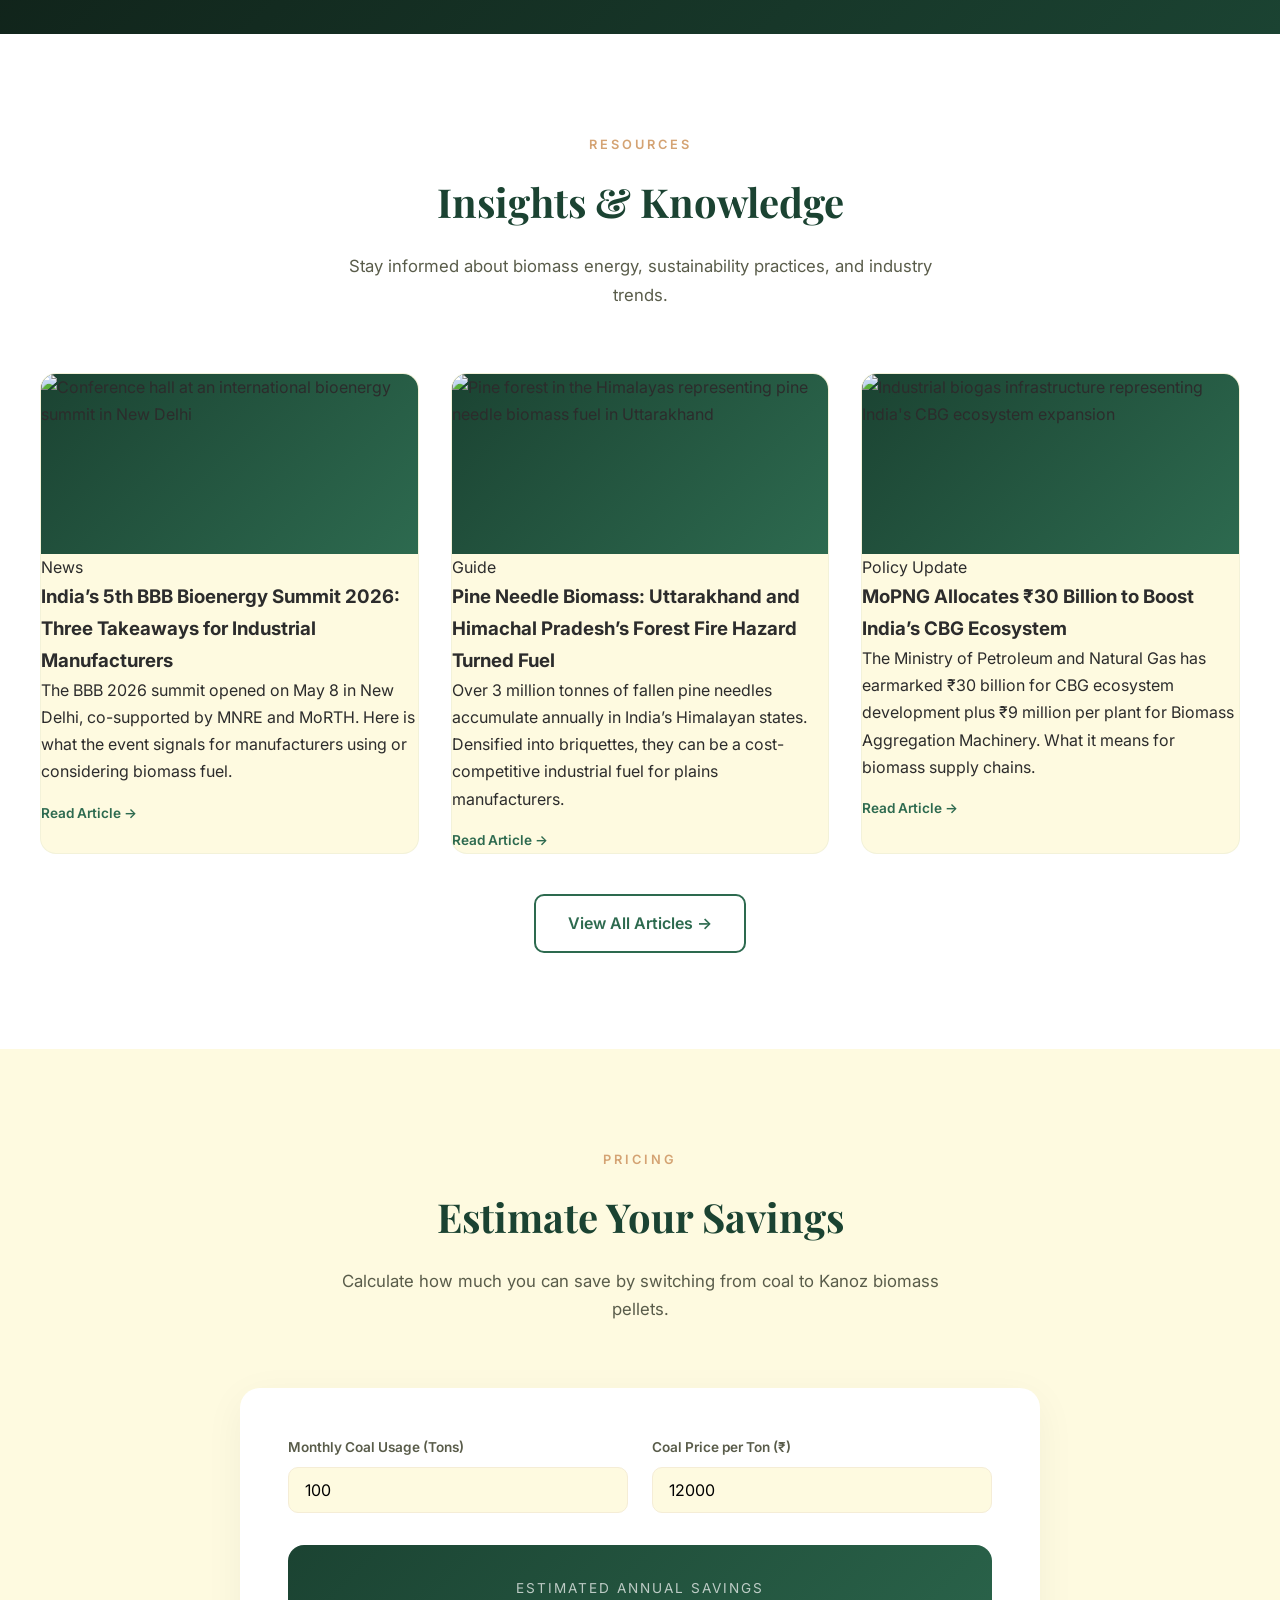
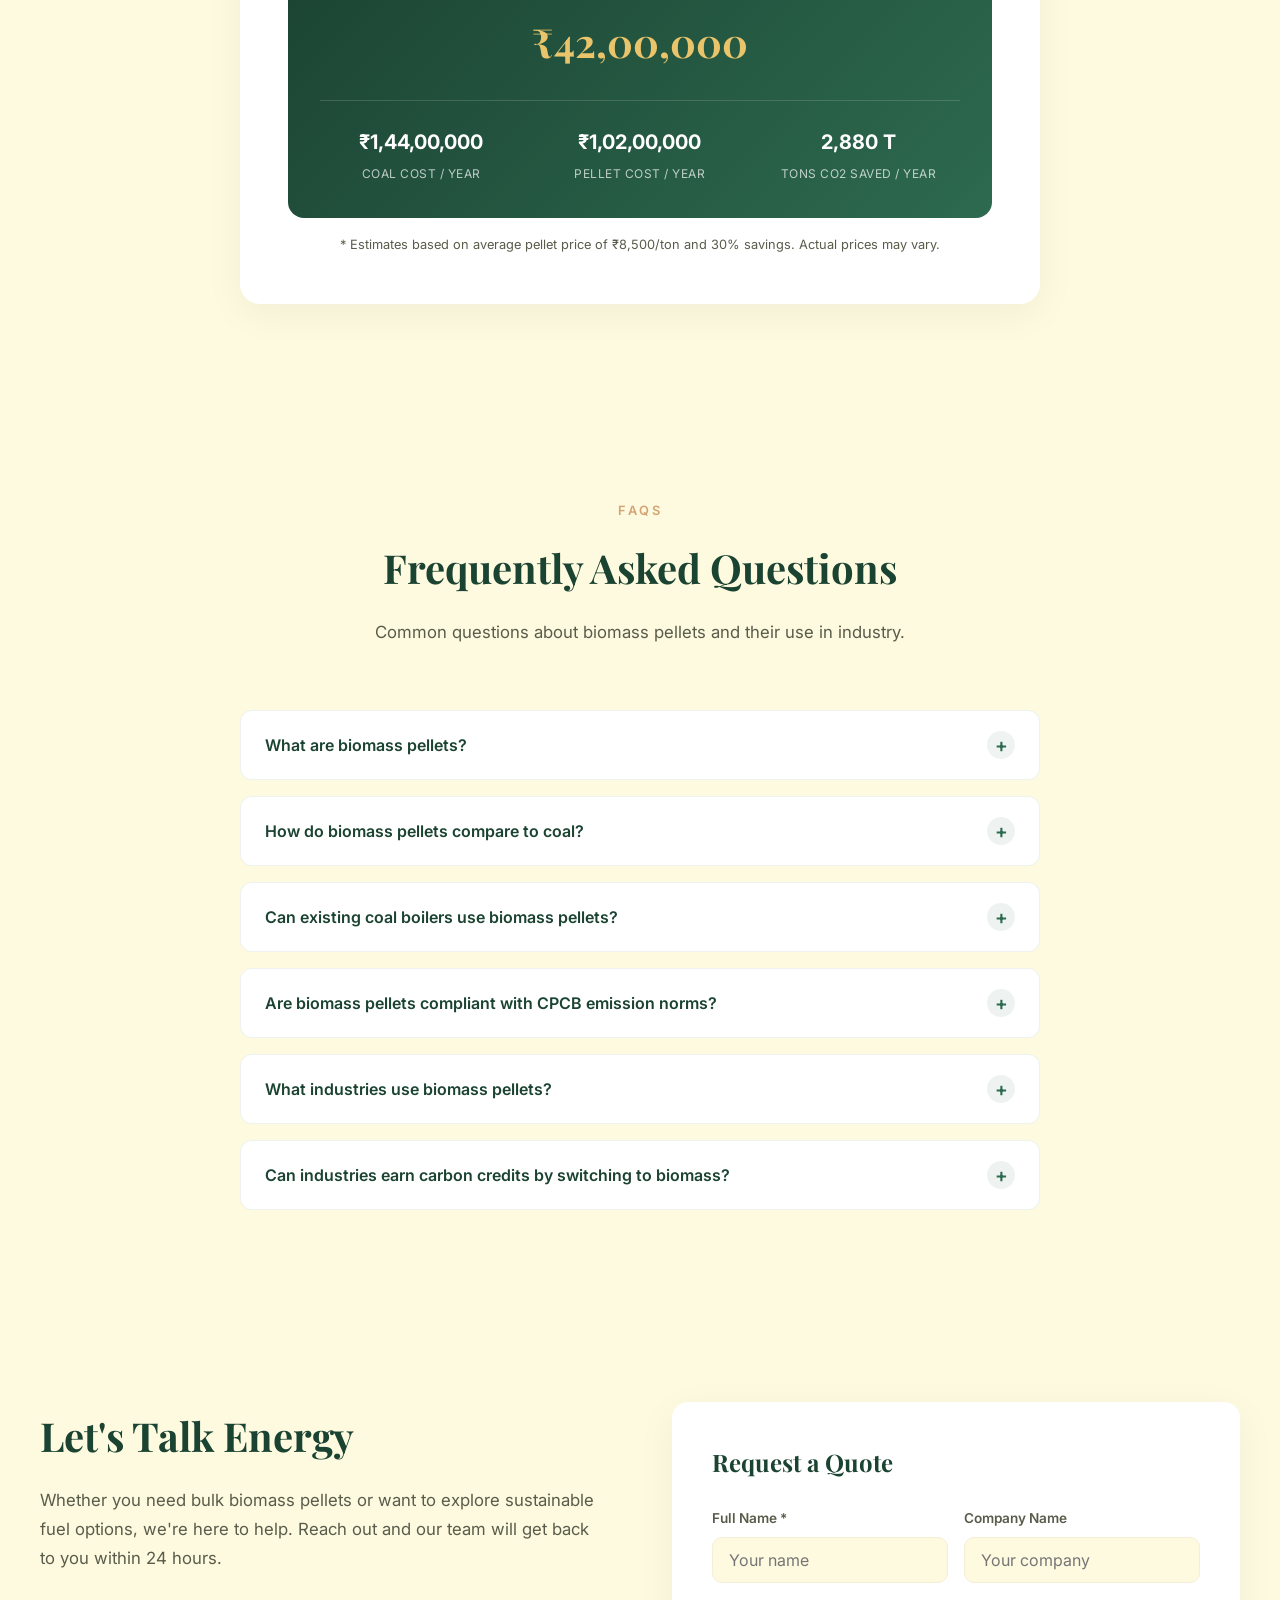
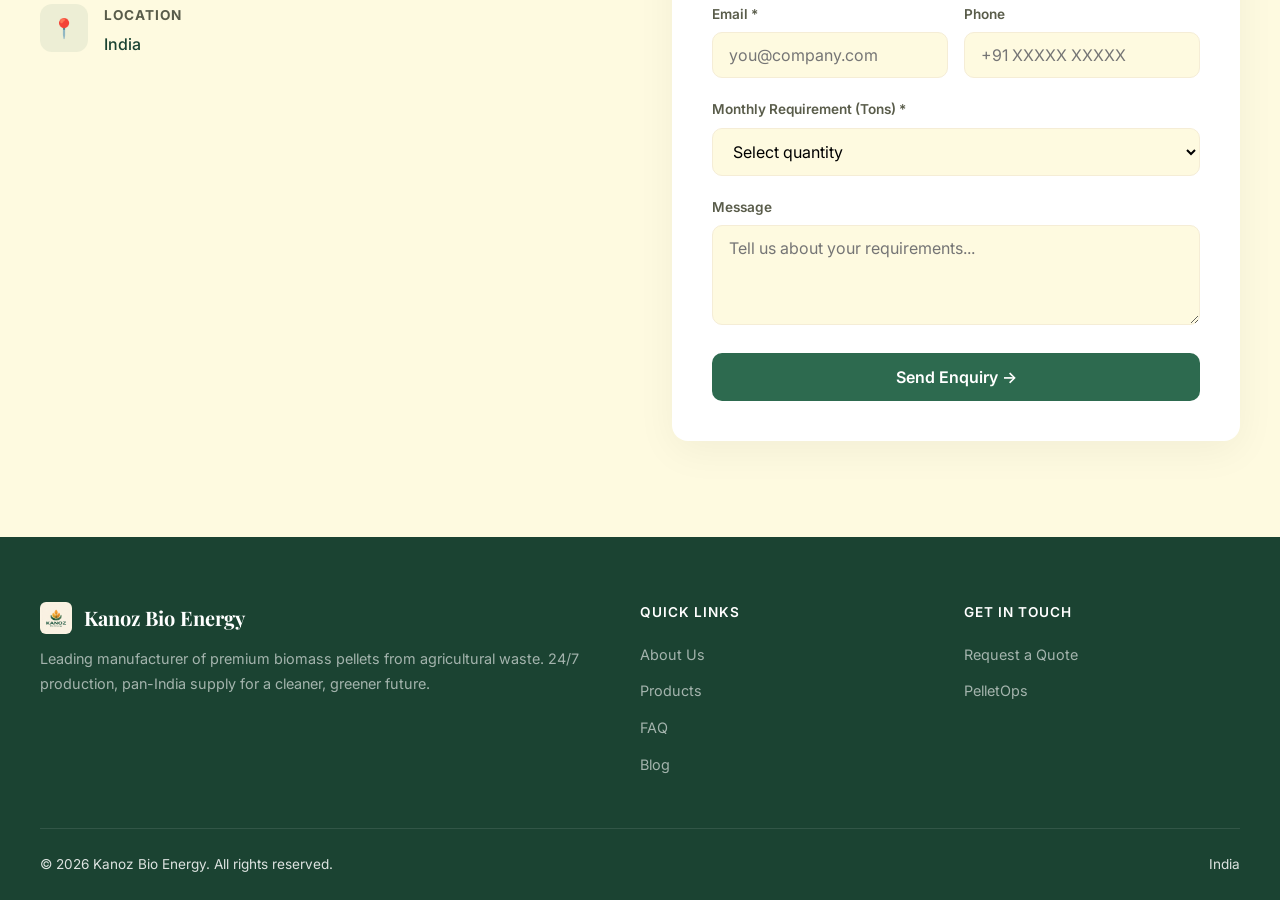
==== commit 79de40ad: "Add 2 articles for May 12, 2026 Article 1 (Guide): Pine Needle Biomass: Uttarakhand and Himachal Pra" ====
--- a/index.html
+++ b/index.html
@@ -1905,6 +1905,28 @@
       <p data-i18n="blog_desc">Stay informed about biomass energy, sustainability practices, and industry trends.</p>
     </div>
     <div class="blog-grid">
+      <a href="blog.html#bbb-bioenergy-summit-2026-new-delhi-manufacturers" class="blog-card animate-on-scroll">
+        <div class="blog-thumb">
+          <img src="https://images.unsplash.com/photo-1540575467063-178a50c2df87?w=600&auto=format&fit=crop" alt="Conference hall at an international bioenergy summit in New Delhi" loading="lazy">
+        </div>
+        <div class="blog-content">
+          <div class="blog-meta-tag">News</div>
+          <h3>India&#8217;s 5th BBB Bioenergy Summit 2026: Three Takeaways for Industrial Manufacturers</h3>
+          <p>The BBB 2026 summit opened on May 8 in New Delhi, co-supported by MNRE and MoRTH. Here is what the event signals for manufacturers using or considering biomass fuel.</p>
+          <span class="blog-read-more">Read Article &rarr;</span>
+        </div>
+      </a>
+      <a href="blog.html#pine-needle-biomass-uttarakhand-himachal-guide" class="blog-card animate-on-scroll">
+        <div class="blog-thumb">
+          <img src="https://images.unsplash.com/photo-1448375240586-882707db888b?w=600&auto=format&fit=crop" alt="Pine forest in the Himalayas representing pine needle biomass fuel in Uttarakhand" loading="lazy">
+        </div>
+        <div class="blog-content">
+          <div class="blog-meta-tag">Guide</div>
+          <h3>Pine Needle Biomass: Uttarakhand and Himachal Pradesh&#8217;s Forest Fire Hazard Turned Fuel</h3>
+          <p>Over 3 million tonnes of fallen pine needles accumulate annually in India&#8217;s Himalayan states. Densified into briquettes, they can be a cost-competitive industrial fuel for plains manufacturers.</p>
+          <span class="blog-read-more">Read Article &rarr;</span>
+        </div>
+      </a>
       <a href="blog.html#mopng-cbg-30-billion-biomass-may-2026" class="blog-card animate-on-scroll">
         <div class="blog-thumb">
           <img src="https://images.unsplash.com/photo-1473341304170-971dccb5ac1e?w=600&auto=format&fit=crop" alt="Industrial biogas infrastructure representing India's CBG ecosystem expansion" loading="lazy">
@@ -1913,28 +1935,6 @@
           <div class="blog-meta-tag">Policy Update</div>
           <h3>MoPNG Allocates &#8377;30 Billion to Boost India&#8217;s CBG Ecosystem</h3>
           <p>The Ministry of Petroleum and Natural Gas has earmarked &#8377;30 billion for CBG ecosystem development plus &#8377;9 million per plant for Biomass Aggregation Machinery. What it means for biomass supply chains.</p>
-          <span class="blog-read-more">Read Article &rarr;</span>
-        </div>
-      </a>
-      <a href="blog.html#biochar-india-carbon-pyrolysis-guide" class="blog-card animate-on-scroll">
-        <div class="blog-thumb">
-          <img src="https://images.unsplash.com/photo-1464226184884-fa280b87c399?w=600&auto=format&fit=crop" alt="Agricultural field and dark soil representing biochar and carbon sequestration in India" loading="lazy">
-        </div>
-        <div class="blog-content">
-          <div class="blog-meta-tag">Guide</div>
-          <h3>Biochar from Biomass: India&#8217;s Emerging Technology for Carbon Sequestration and Soil Health</h3>
-          <p>Pyrolysis converts agricultural residue into a carbon-rich solid that sequesters carbon for centuries and improves soil. Here is what Indian manufacturers should know about biochar and carbon credits.</p>
-          <span class="blog-read-more">Read Article &rarr;</span>
-        </div>
-      </a>
-      <a href="blog.html#earth-day-2026-india-bioenergy-manufacturing" class="blog-card animate-on-scroll">
-        <div class="blog-thumb">
-          <img src="https://images.unsplash.com/photo-1466611653911-95081537e5b7?w=600&auto=format&fit=crop" alt="Wind turbines and green fields representing India's renewable energy" loading="lazy">
-        </div>
-        <div class="blog-content">
-          <div class="blog-meta-tag">News</div>
-          <h3>Earth Day 2026: India&#8217;s Bioenergy Numbers Reveal a Sector at an Inflection Point</h3>
-          <p>India&#8217;s bioenergy sector added 387 MW of biomass capacity and avoided 5.7 million tonnes of CO&#8322; since 2019&#8211;20. What that means for industrial manufacturers on Earth Day 2026.</p>
           <span class="blog-read-more">Read Article &rarr;</span>
         </div>
       </a>
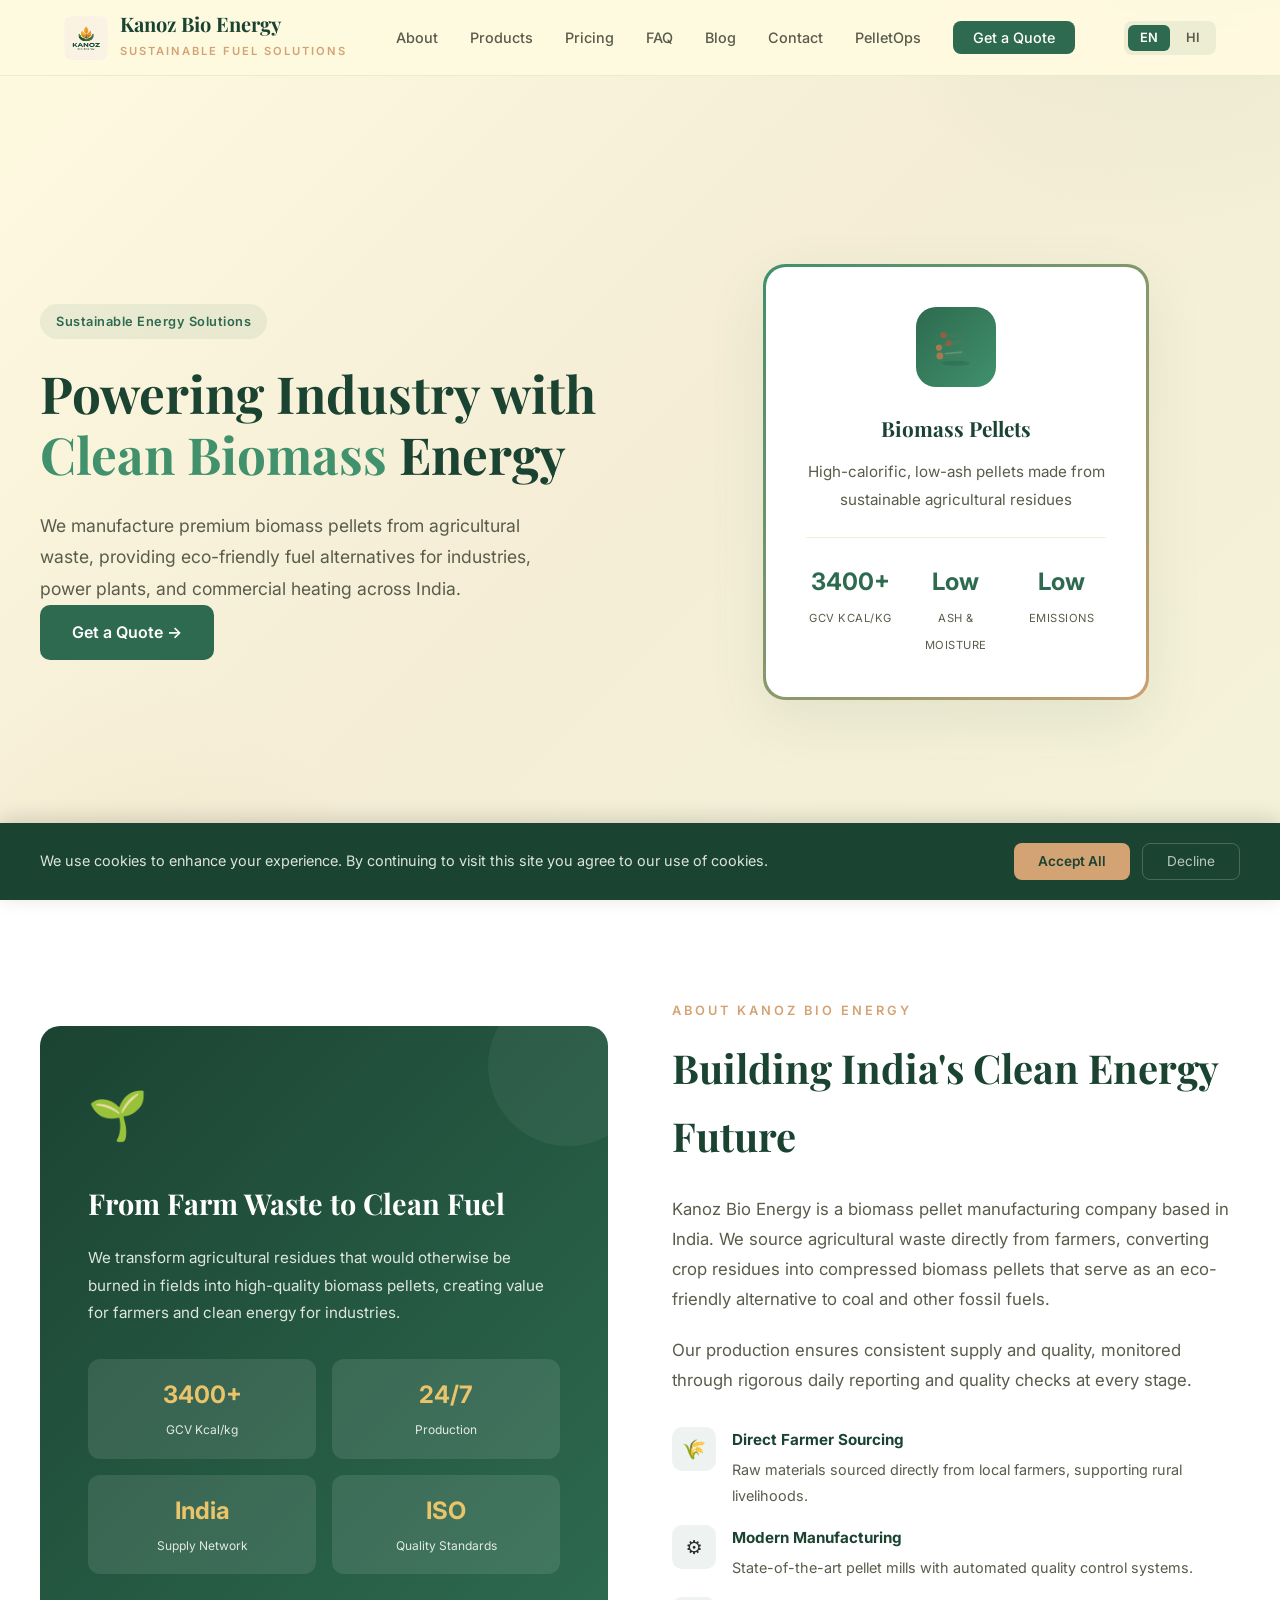
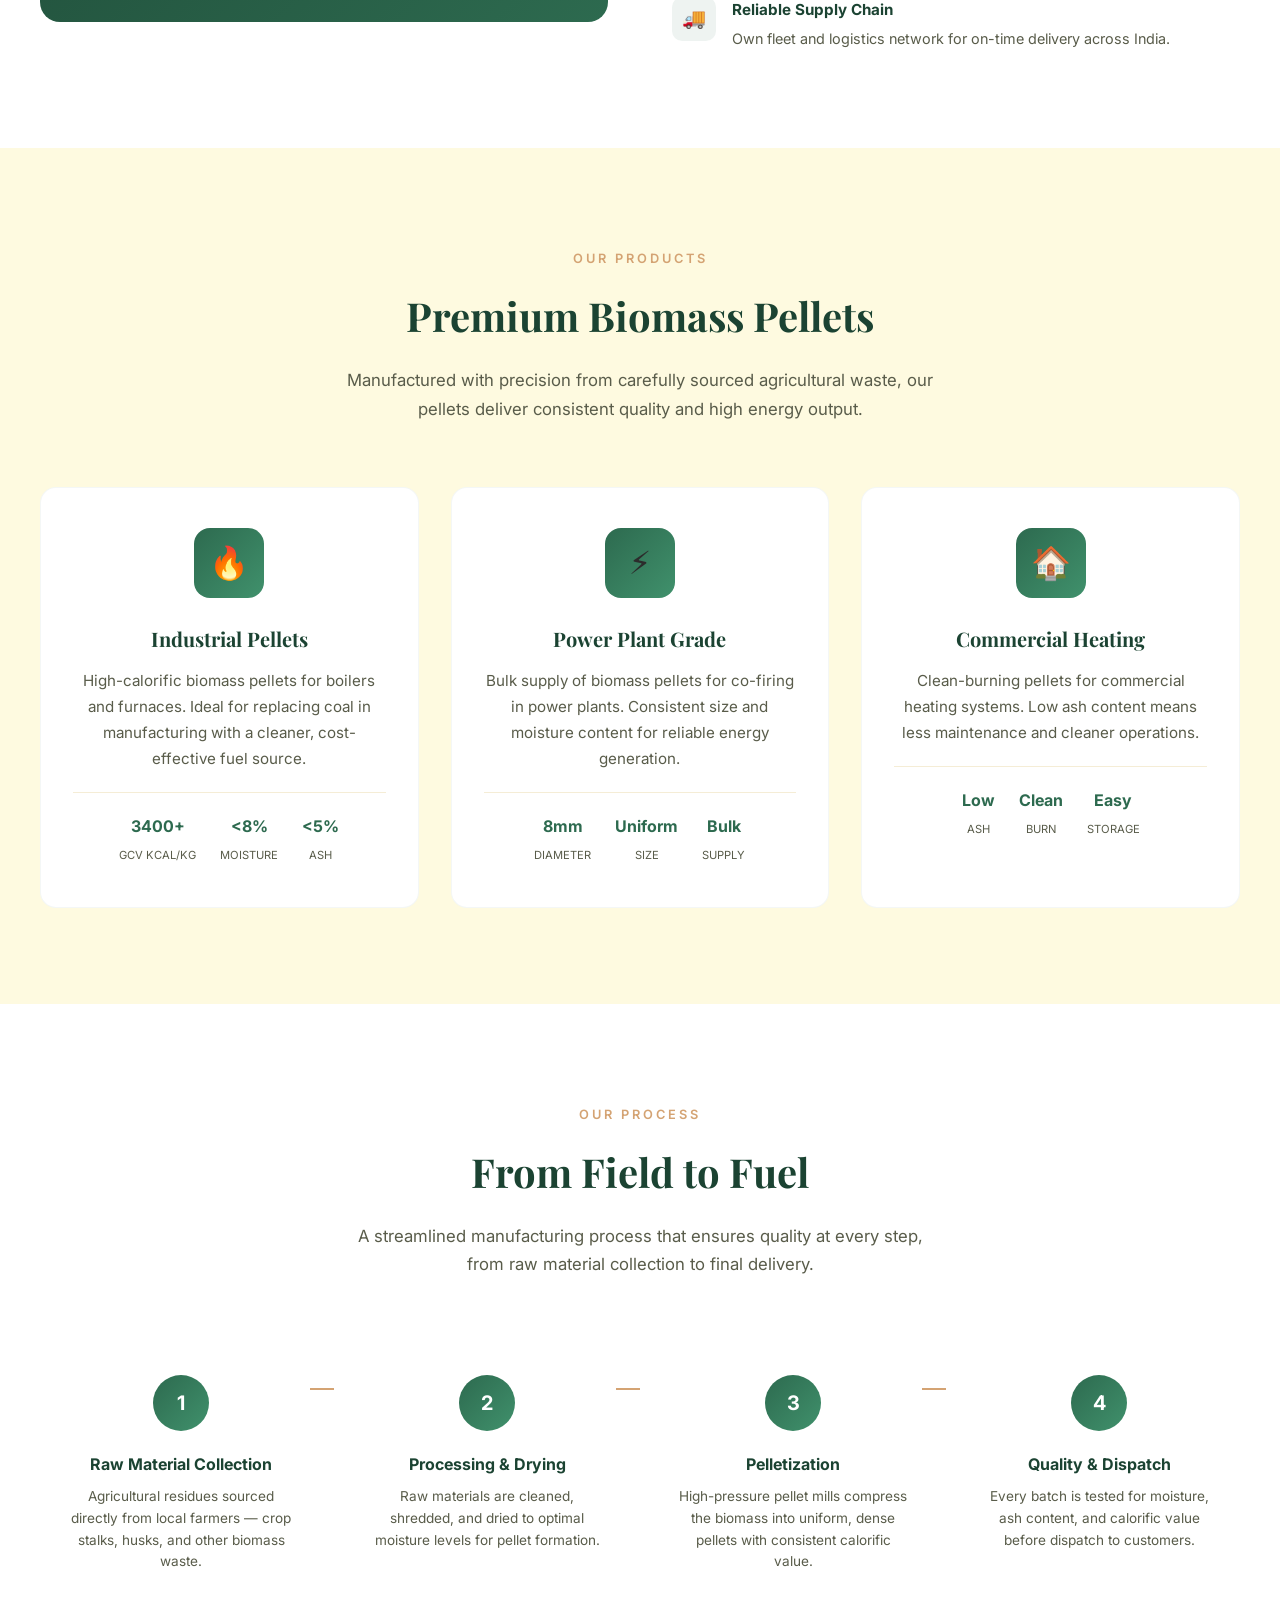
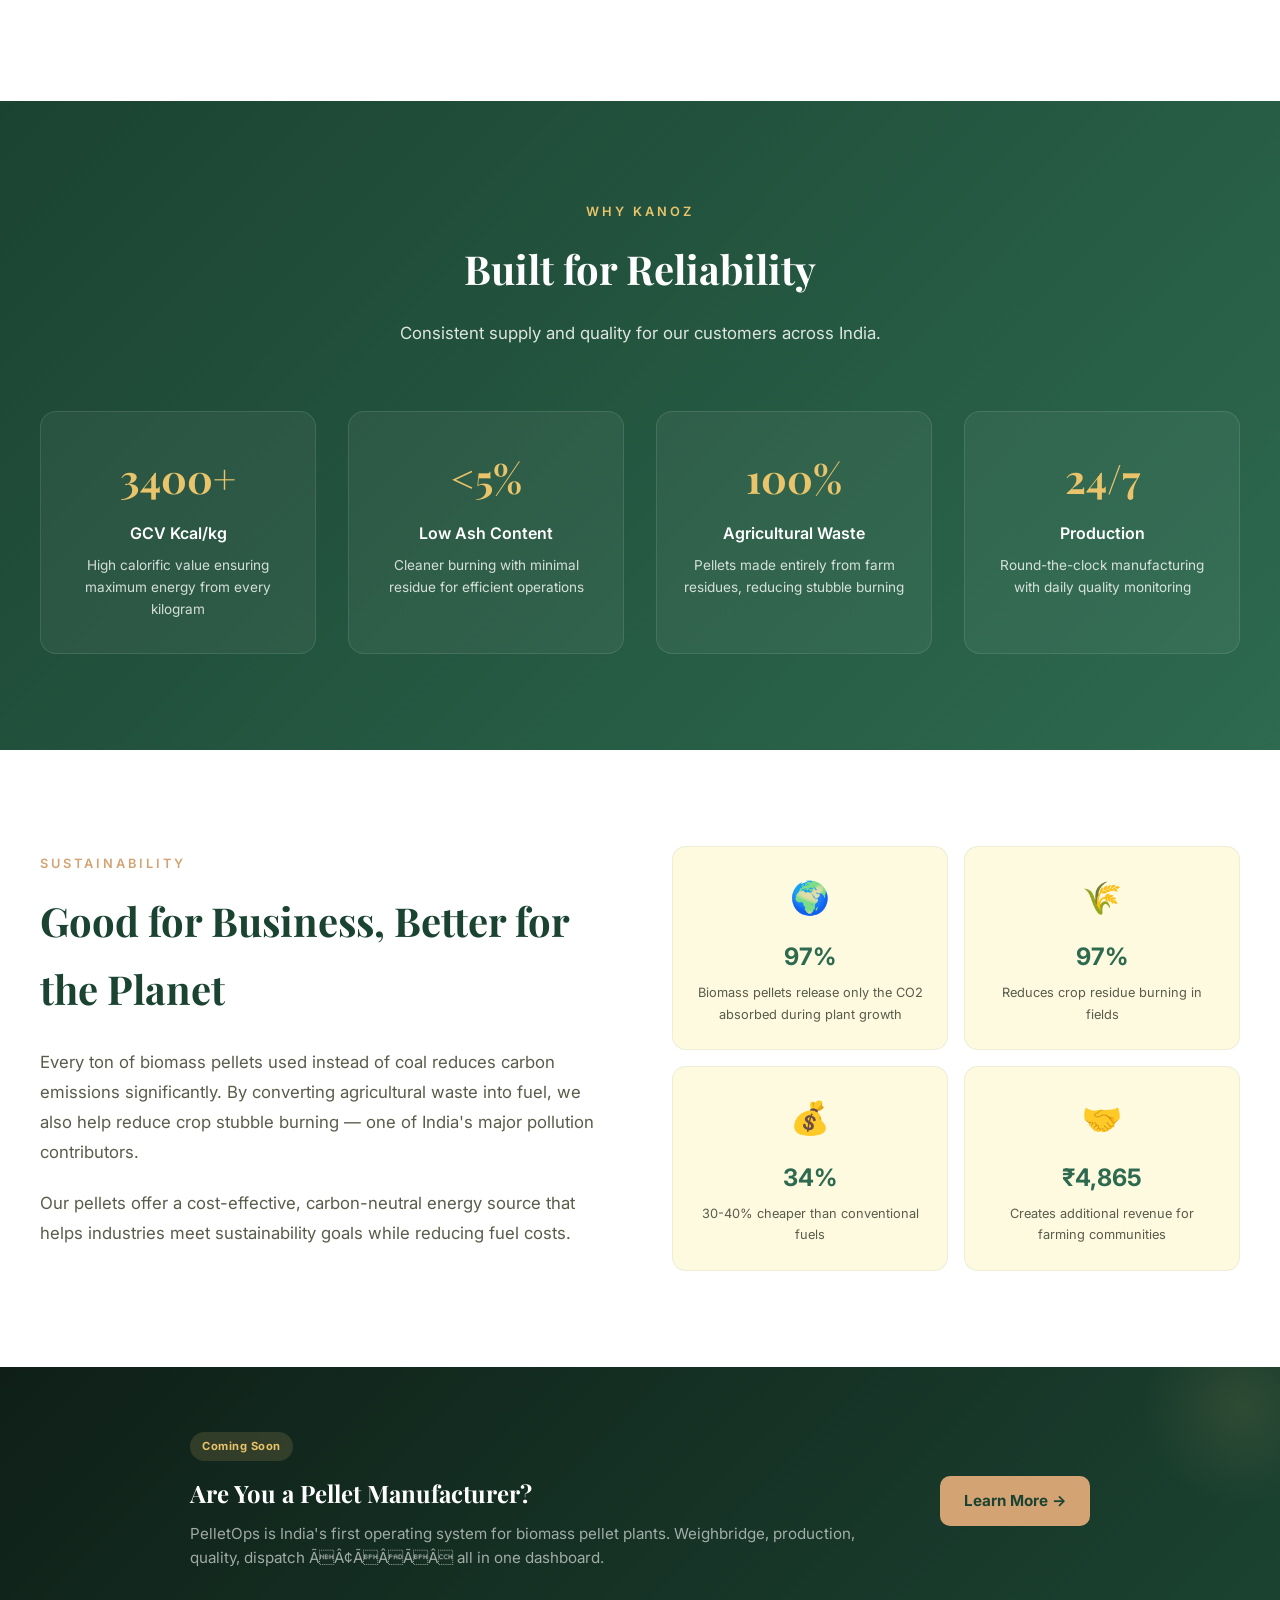
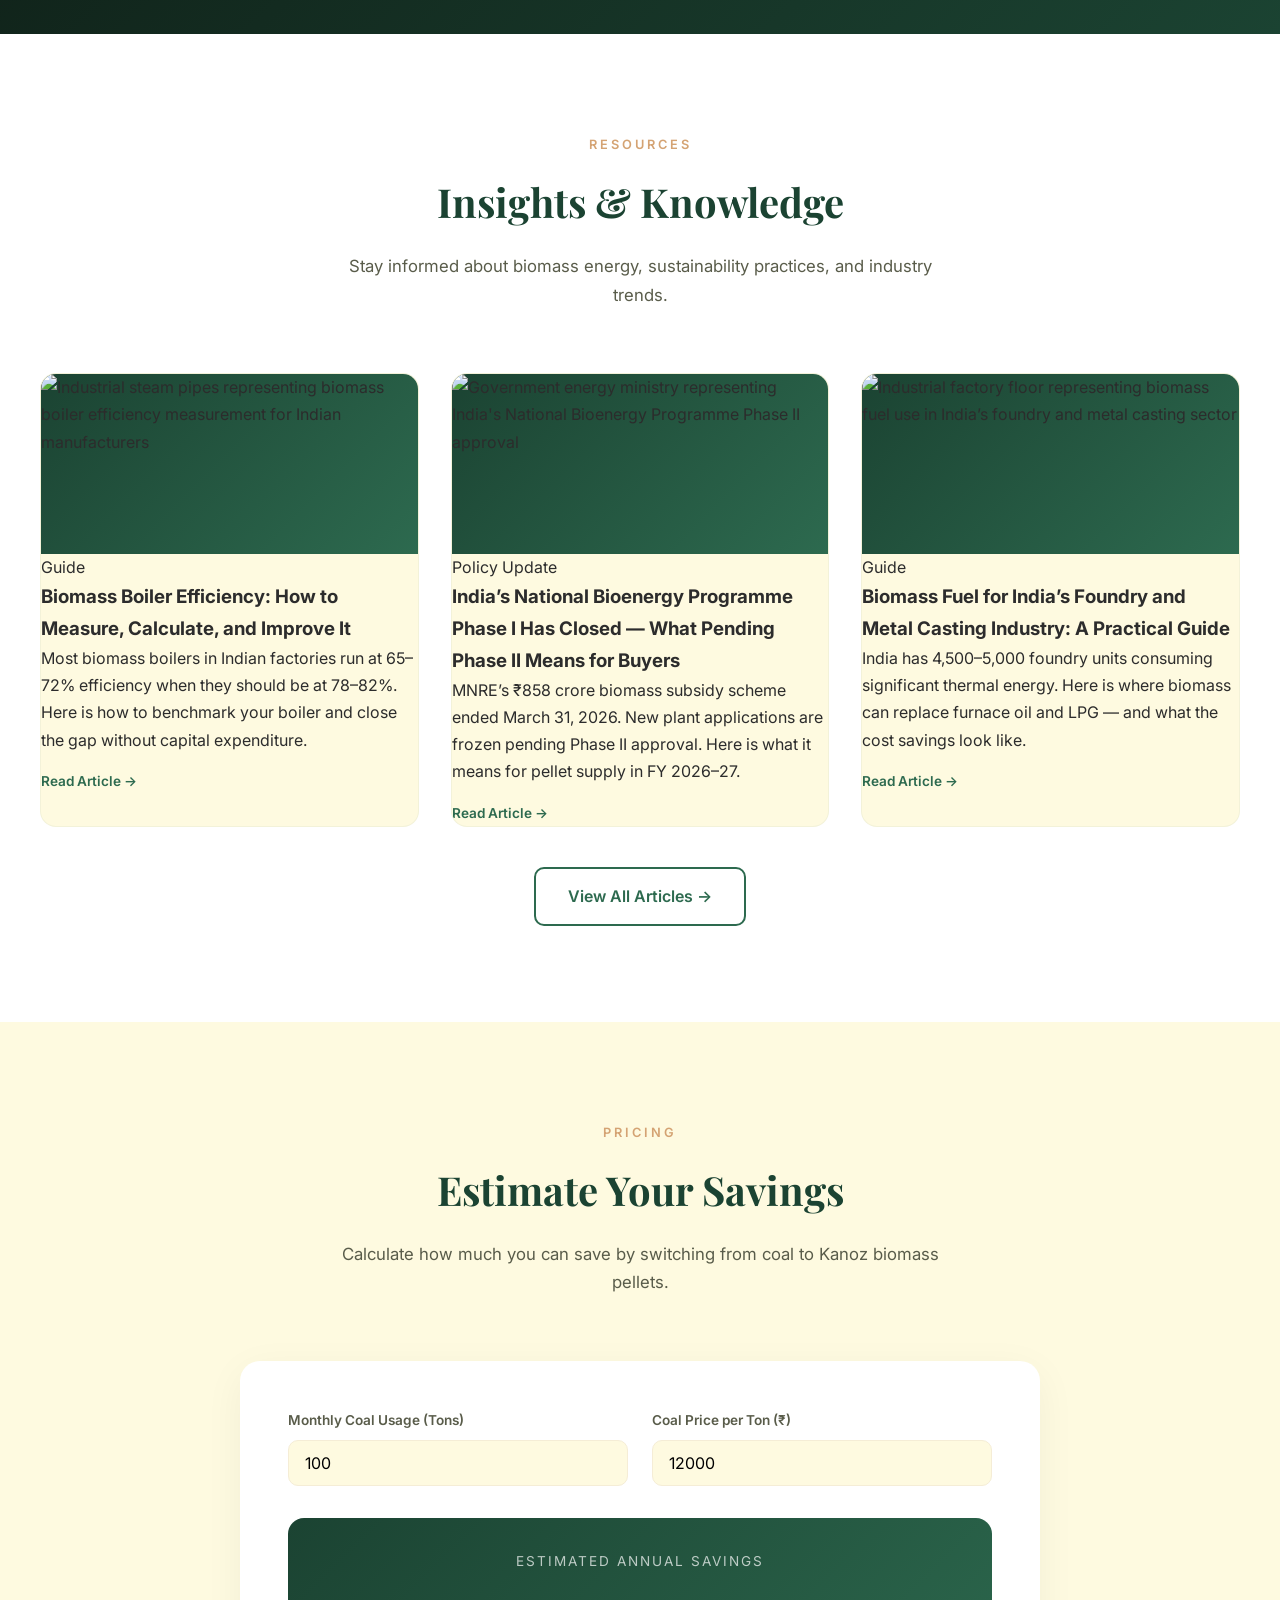
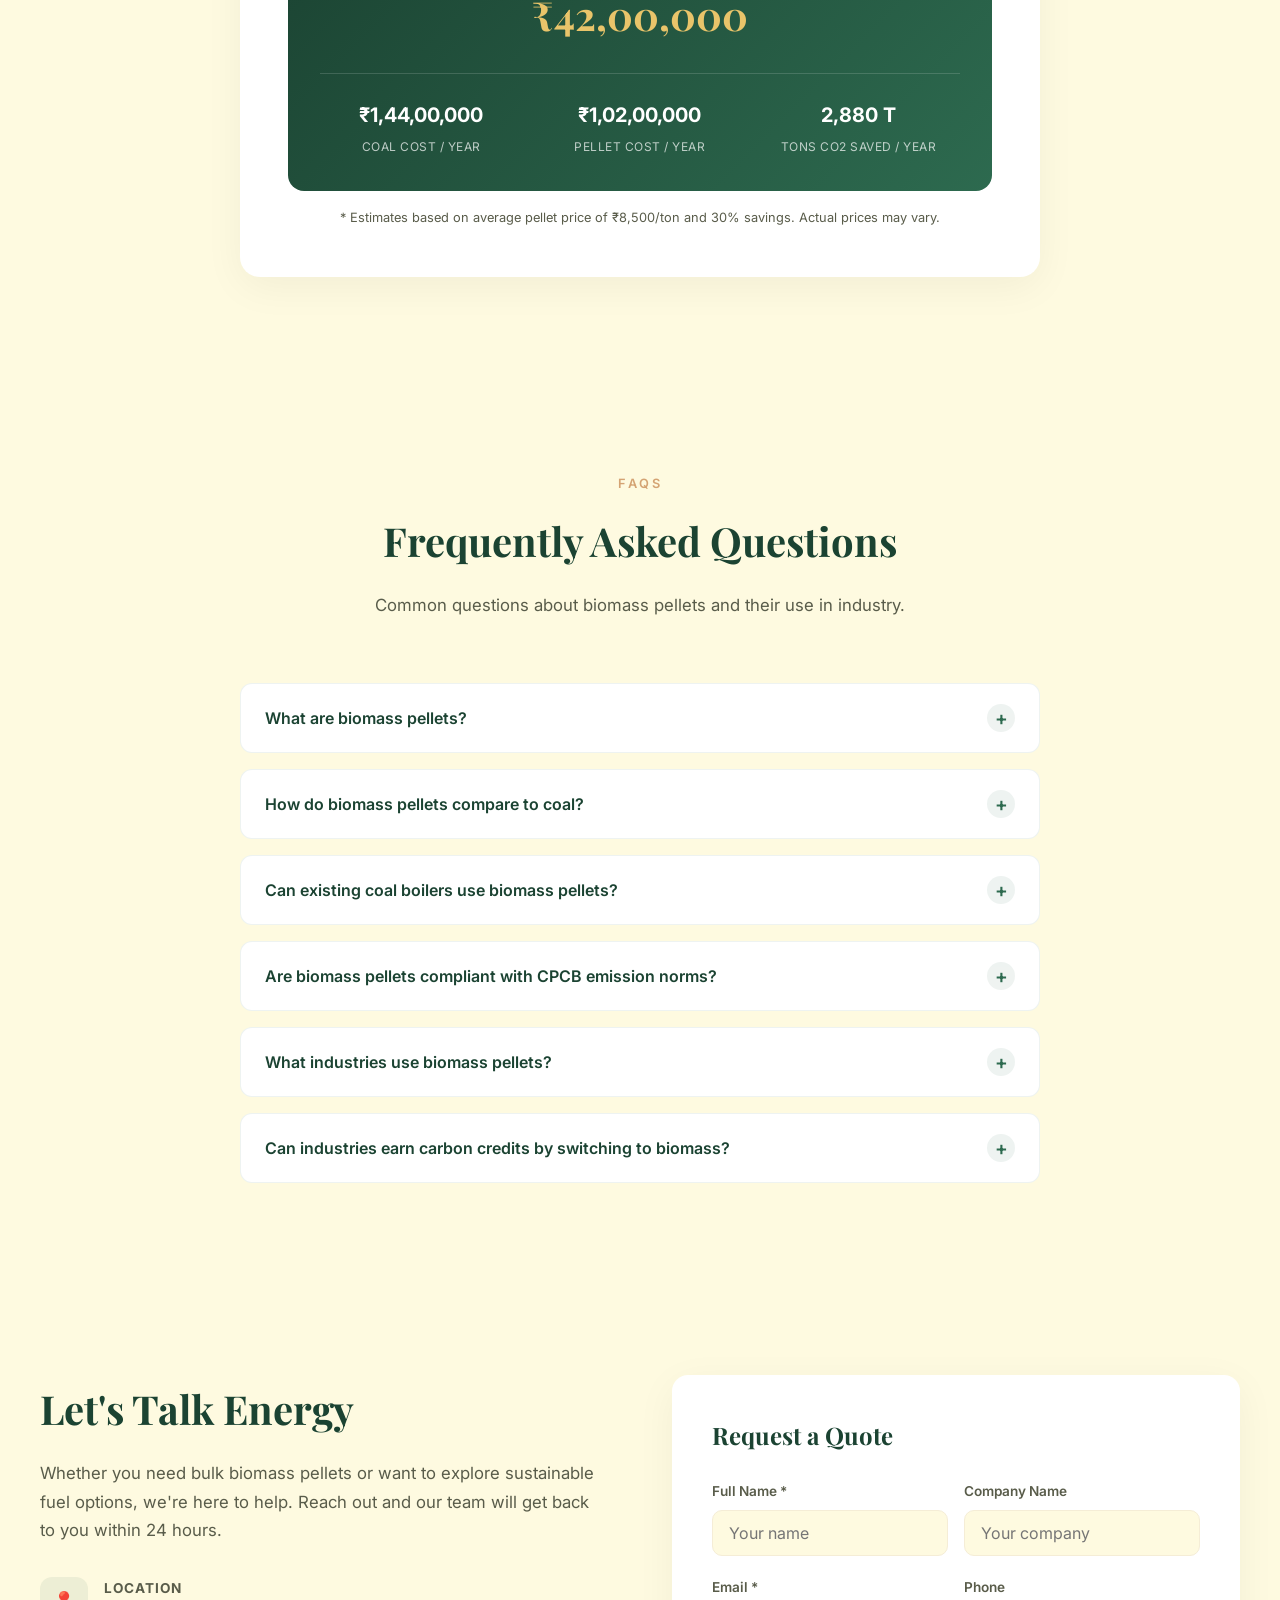
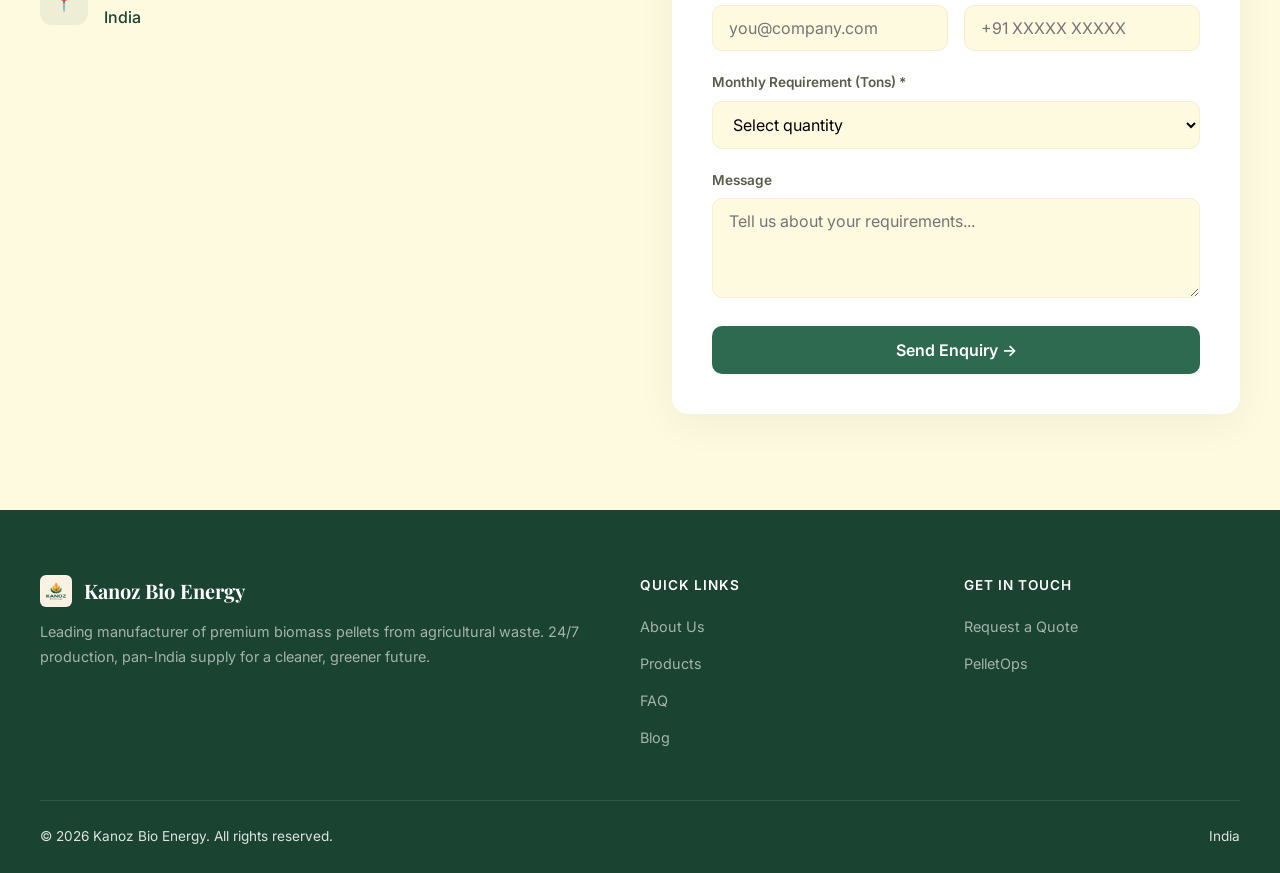
==== commit b5adf1c3: "Add 2 articles for May 19, 2026 Article 1 (Guide): Biomass Boiler Efficiency: How to Measure, Calcul" ====
--- a/index.html
+++ b/index.html
@@ -1905,36 +1905,36 @@
       <p data-i18n="blog_desc">Stay informed about biomass energy, sustainability practices, and industry trends.</p>
     </div>
     <div class="blog-grid">
-      <a href="blog.html#bbb-bioenergy-summit-2026-new-delhi-manufacturers" class="blog-card animate-on-scroll">
+      <a href="blog.html#biomass-boiler-efficiency-measure-improve-guide" class="blog-card animate-on-scroll">
         <div class="blog-thumb">
-          <img src="https://images.unsplash.com/photo-1540575467063-178a50c2df87?w=600&auto=format&fit=crop" alt="Conference hall at an international bioenergy summit in New Delhi" loading="lazy">
-        </div>
-        <div class="blog-content">
-          <div class="blog-meta-tag">News</div>
-          <h3>India&#8217;s 5th BBB Bioenergy Summit 2026: Three Takeaways for Industrial Manufacturers</h3>
-          <p>The BBB 2026 summit opened on May 8 in New Delhi, co-supported by MNRE and MoRTH. Here is what the event signals for manufacturers using or considering biomass fuel.</p>
-          <span class="blog-read-more">Read Article &rarr;</span>
-        </div>
-      </a>
-      <a href="blog.html#pine-needle-biomass-uttarakhand-himachal-guide" class="blog-card animate-on-scroll">
-        <div class="blog-thumb">
-          <img src="https://images.unsplash.com/photo-1448375240586-882707db888b?w=600&auto=format&fit=crop" alt="Pine forest in the Himalayas representing pine needle biomass fuel in Uttarakhand" loading="lazy">
+          <img src="https://images.unsplash.com/photo-1581094288338-2314dddb7ece?w=600&auto=format&fit=crop" alt="Industrial steam pipes representing biomass boiler efficiency measurement for Indian manufacturers" loading="lazy">
         </div>
         <div class="blog-content">
           <div class="blog-meta-tag">Guide</div>
-          <h3>Pine Needle Biomass: Uttarakhand and Himachal Pradesh&#8217;s Forest Fire Hazard Turned Fuel</h3>
-          <p>Over 3 million tonnes of fallen pine needles accumulate annually in India&#8217;s Himalayan states. Densified into briquettes, they can be a cost-competitive industrial fuel for plains manufacturers.</p>
+          <h3>Biomass Boiler Efficiency: How to Measure, Calculate, and Improve It</h3>
+          <p>Most biomass boilers in Indian factories run at 65&#8211;72% efficiency when they should be at 78&#8211;82%. Here is how to benchmark your boiler and close the gap without capital expenditure.</p>
           <span class="blog-read-more">Read Article &rarr;</span>
         </div>
       </a>
-      <a href="blog.html#mopng-cbg-30-billion-biomass-may-2026" class="blog-card animate-on-scroll">
+      <a href="blog.html#national-bioenergy-programme-phase1-closure-phase2-india" class="blog-card animate-on-scroll">
         <div class="blog-thumb">
-          <img src="https://images.unsplash.com/photo-1473341304170-971dccb5ac1e?w=600&auto=format&fit=crop" alt="Industrial biogas infrastructure representing India's CBG ecosystem expansion" loading="lazy">
+          <img src="https://images.unsplash.com/photo-1524995997946-a1c2e315a42f?w=600&auto=format&fit=crop" alt="Government energy ministry representing India's National Bioenergy Programme Phase II approval" loading="lazy">
         </div>
         <div class="blog-content">
           <div class="blog-meta-tag">Policy Update</div>
-          <h3>MoPNG Allocates &#8377;30 Billion to Boost India&#8217;s CBG Ecosystem</h3>
-          <p>The Ministry of Petroleum and Natural Gas has earmarked &#8377;30 billion for CBG ecosystem development plus &#8377;9 million per plant for Biomass Aggregation Machinery. What it means for biomass supply chains.</p>
+          <h3>India&#8217;s National Bioenergy Programme Phase I Has Closed &#8212; What Pending Phase II Means for Buyers</h3>
+          <p>MNRE&#8217;s &#8377;858 crore biomass subsidy scheme ended March 31, 2026. New plant applications are frozen pending Phase II approval. Here is what it means for pellet supply in FY 2026&#8211;27.</p>
+          <span class="blog-read-more">Read Article &rarr;</span>
+        </div>
+      </a>
+      <a href="blog.html#biomass-foundry-metal-casting-india-guide" class="blog-card animate-on-scroll">
+        <div class="blog-thumb">
+          <img src="https://images.unsplash.com/photo-1504328345606-18bbc8c9d7d1?w=600&auto=format&fit=crop" alt="Industrial factory floor representing biomass fuel use in India&#8217;s foundry and metal casting sector" loading="lazy">
+        </div>
+        <div class="blog-content">
+          <div class="blog-meta-tag">Guide</div>
+          <h3>Biomass Fuel for India&#8217;s Foundry and Metal Casting Industry: A Practical Guide</h3>
+          <p>India has 4,500&#8211;5,000 foundry units consuming significant thermal energy. Here is where biomass can replace furnace oil and LPG &#8212; and what the cost savings look like.</p>
           <span class="blog-read-more">Read Article &rarr;</span>
         </div>
       </a>
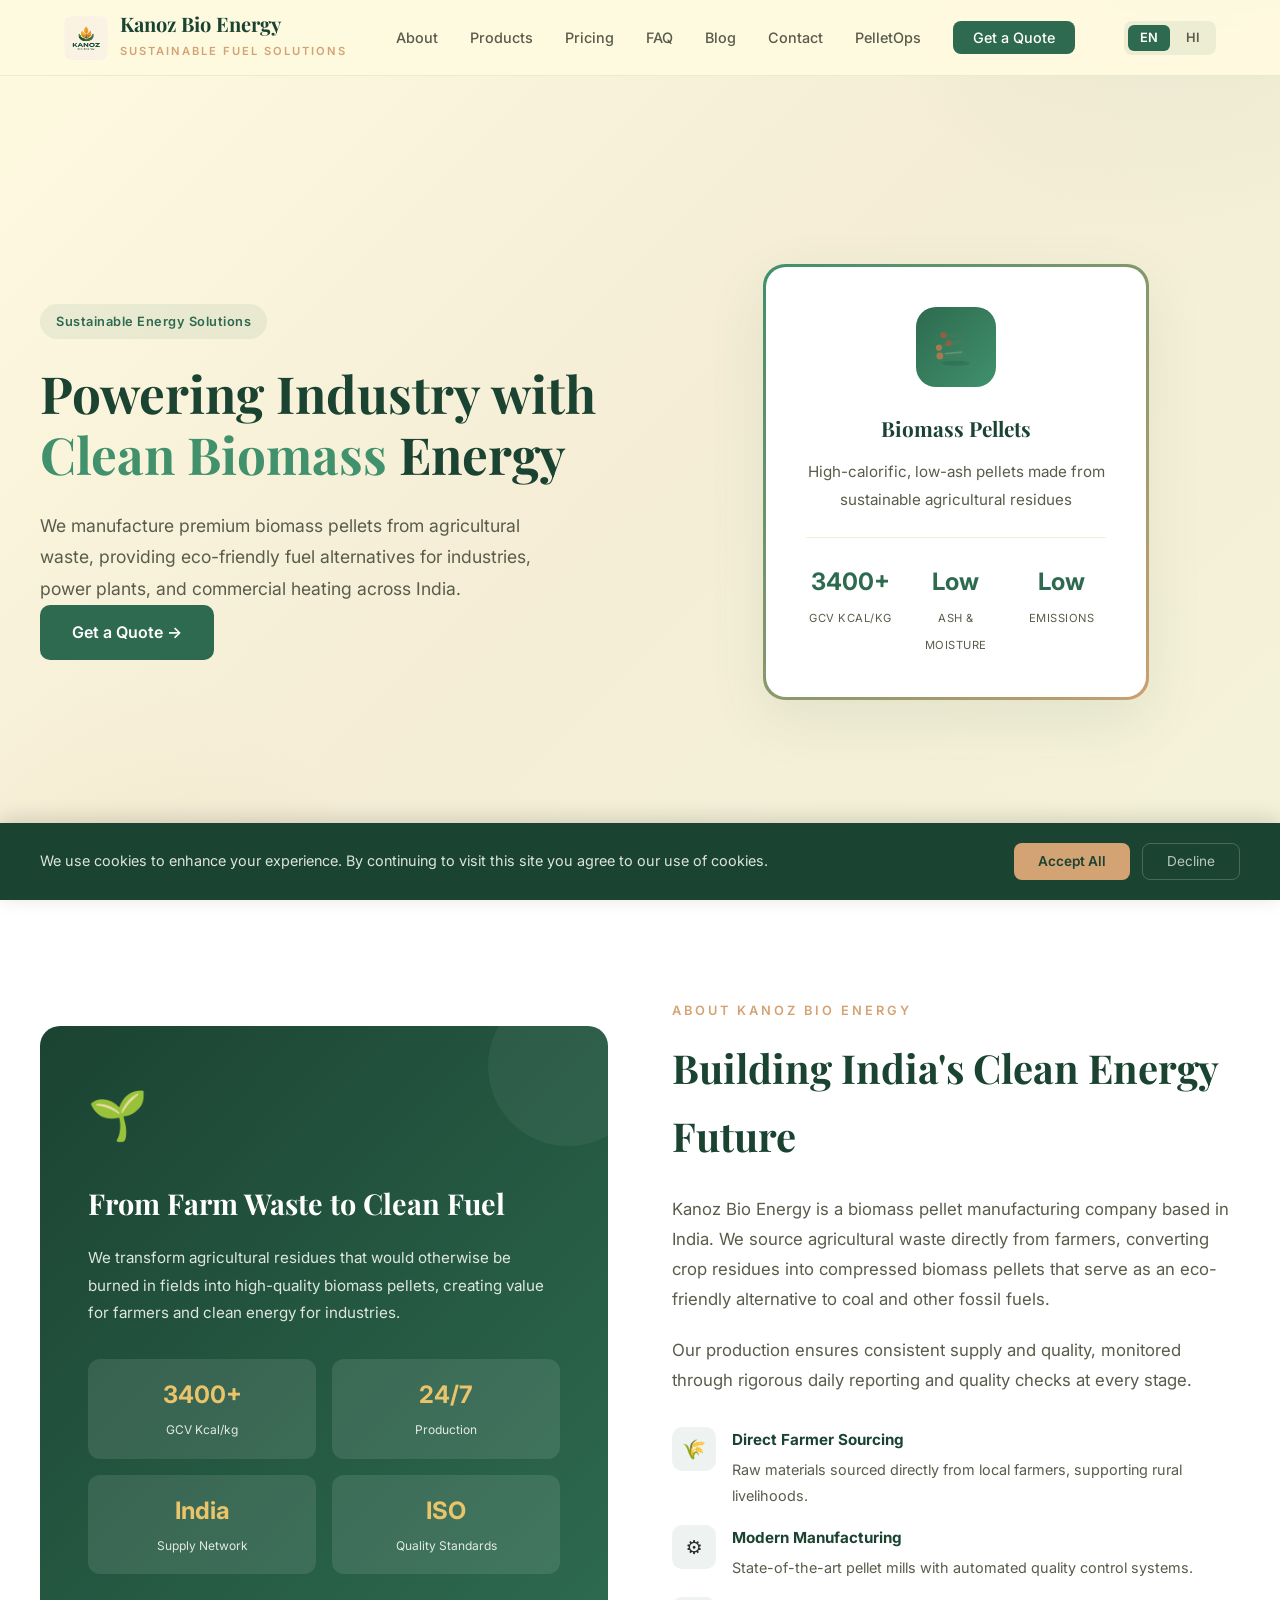
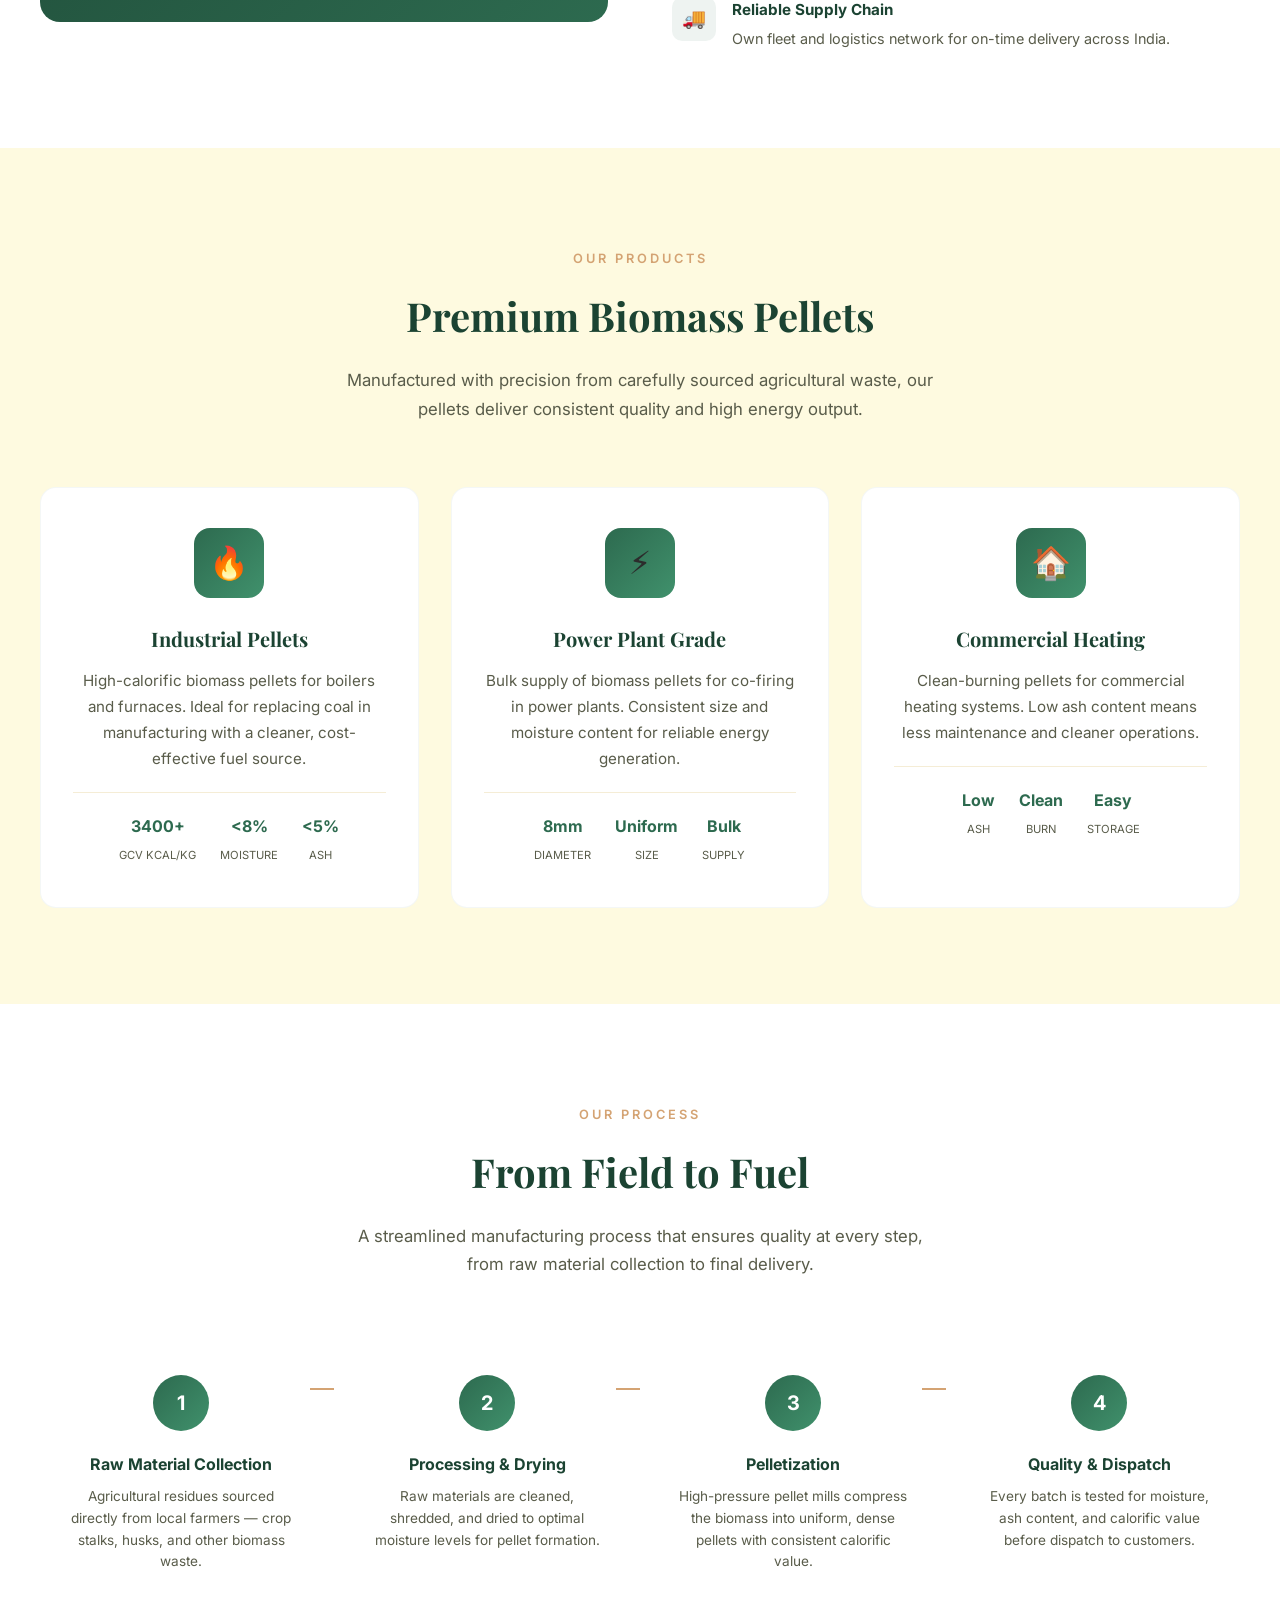
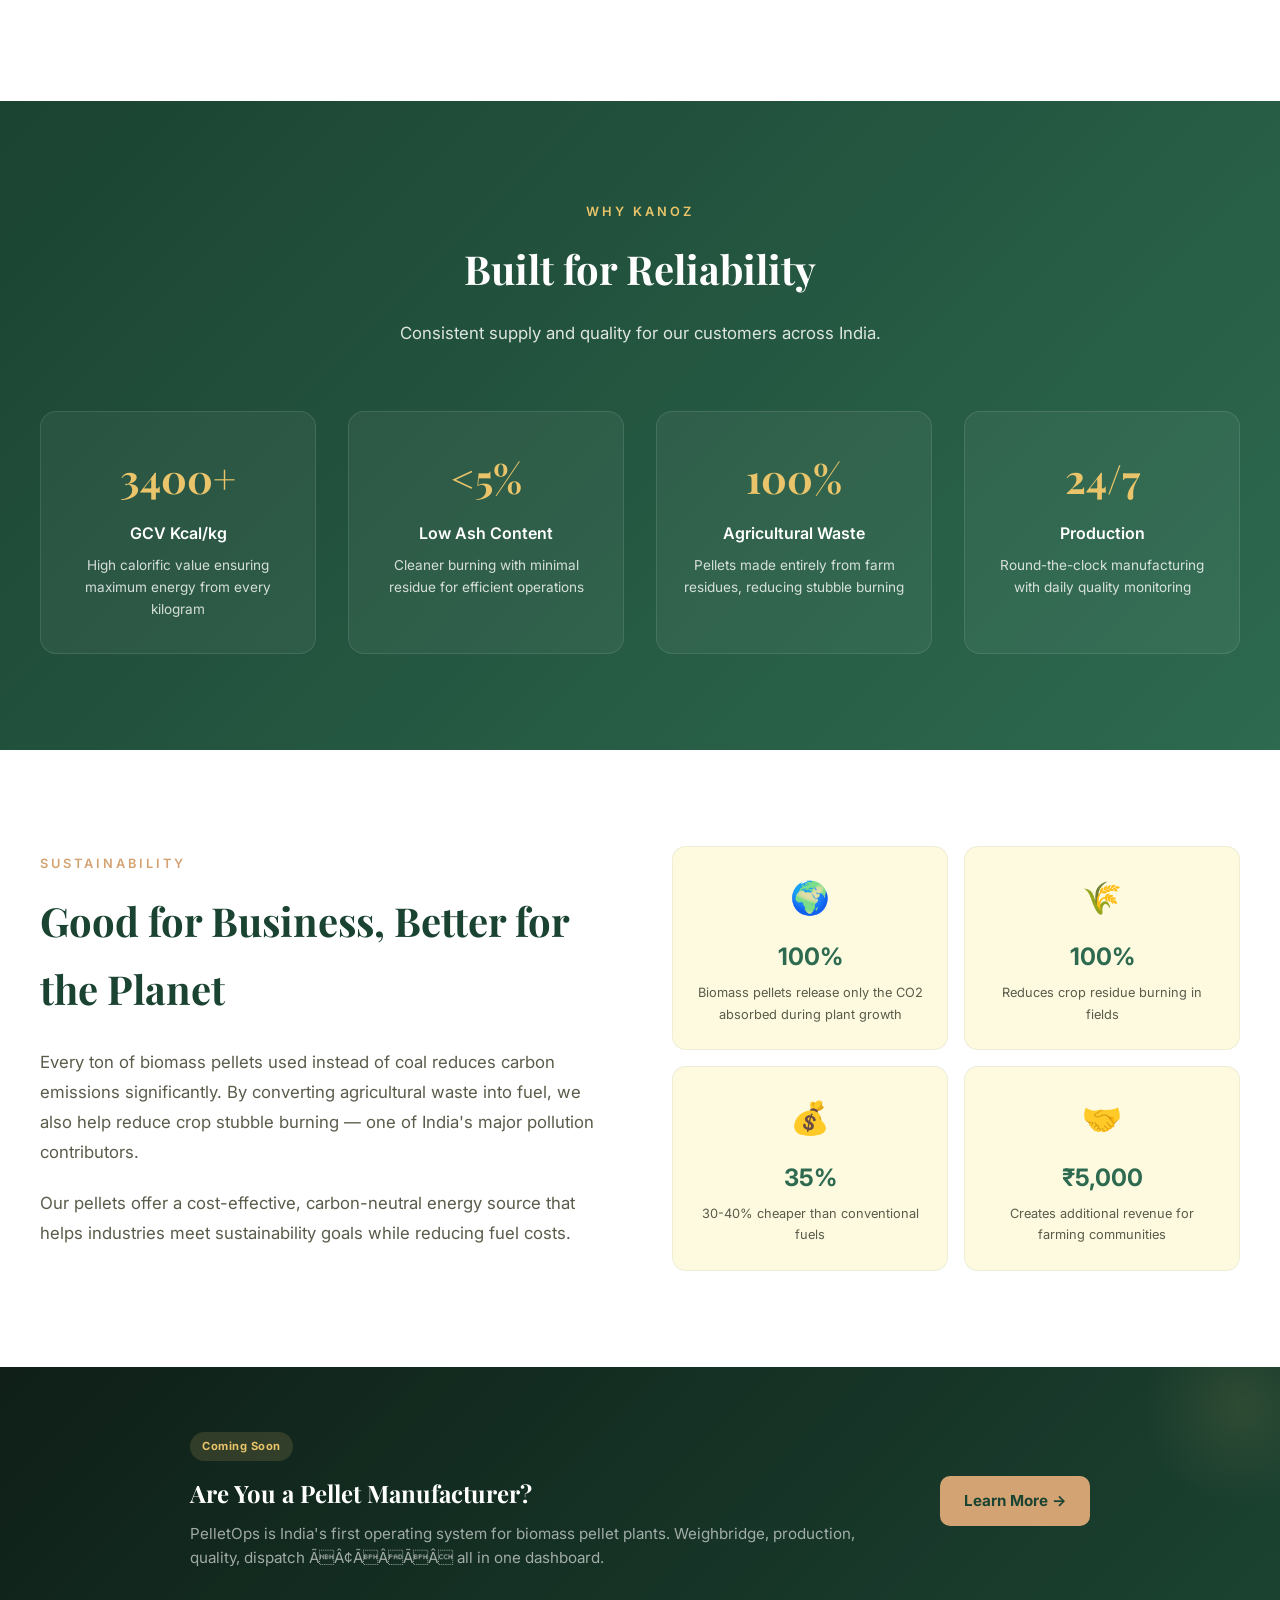
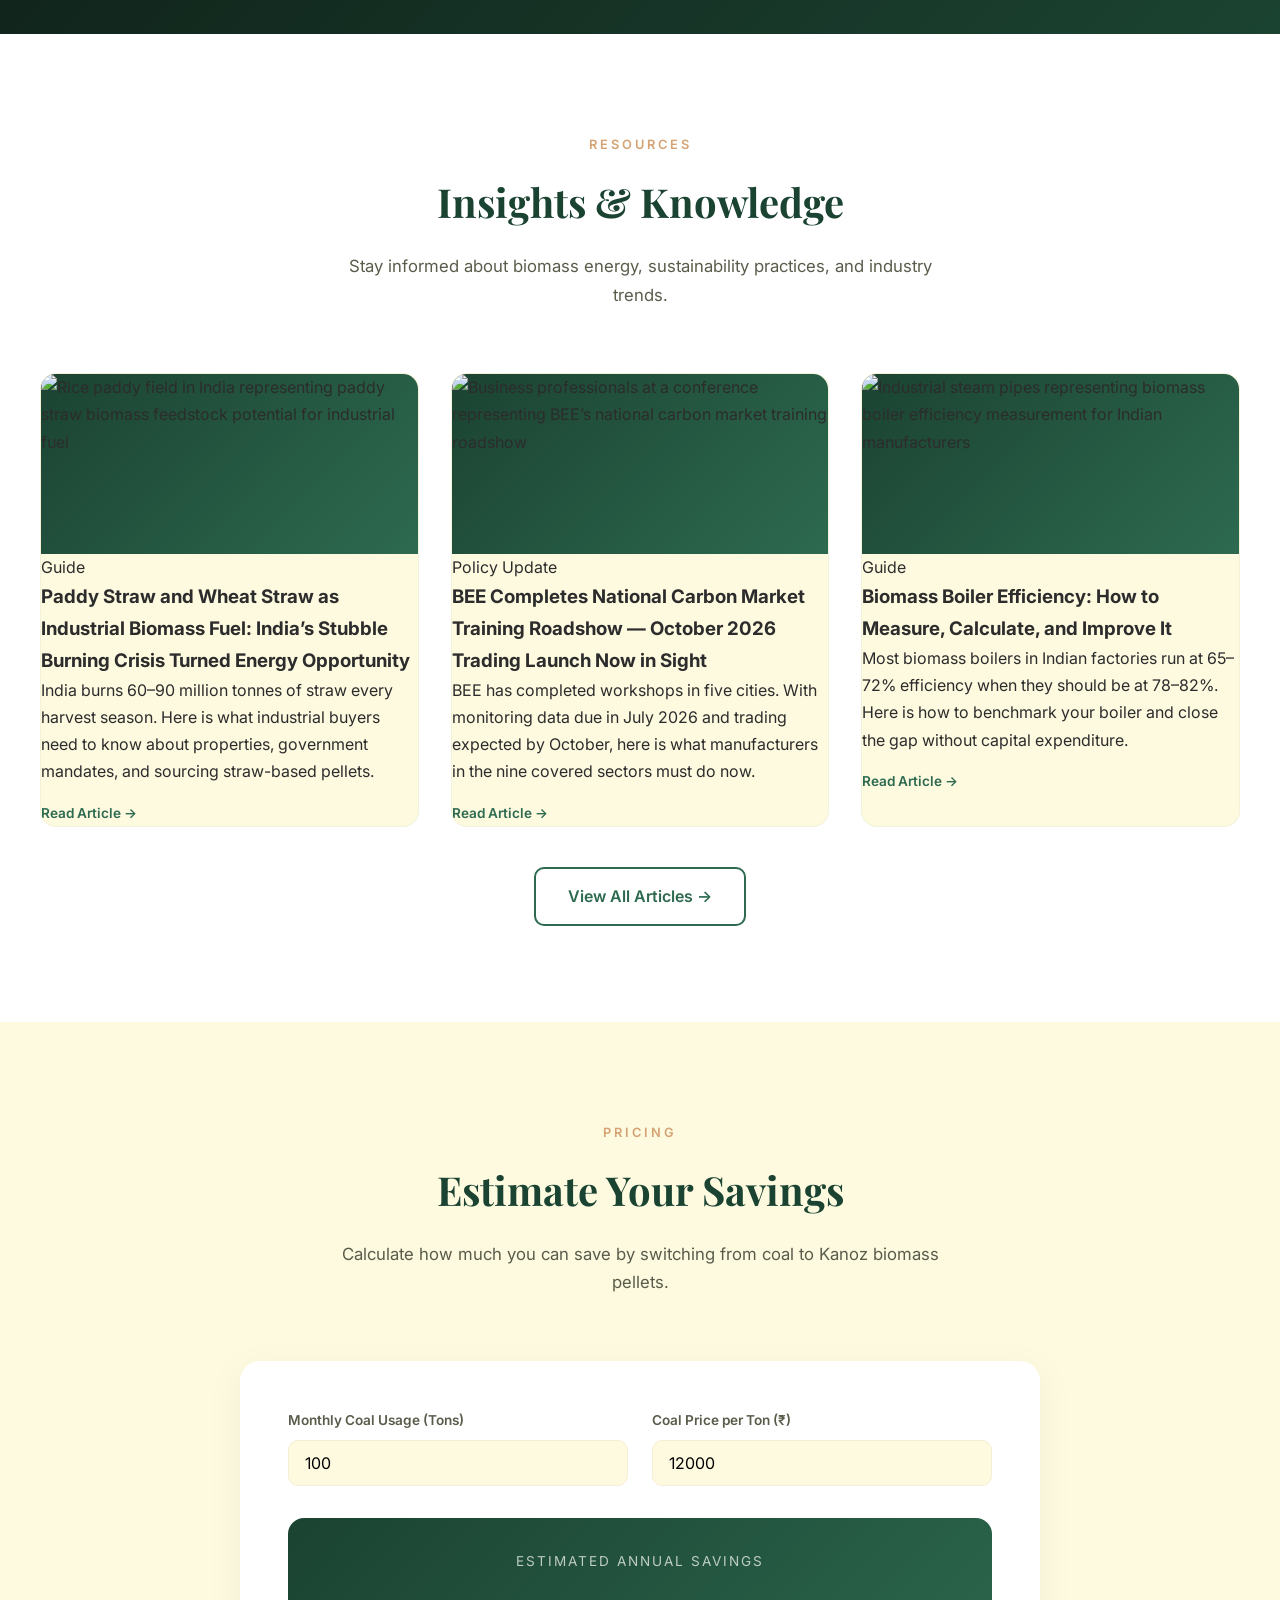
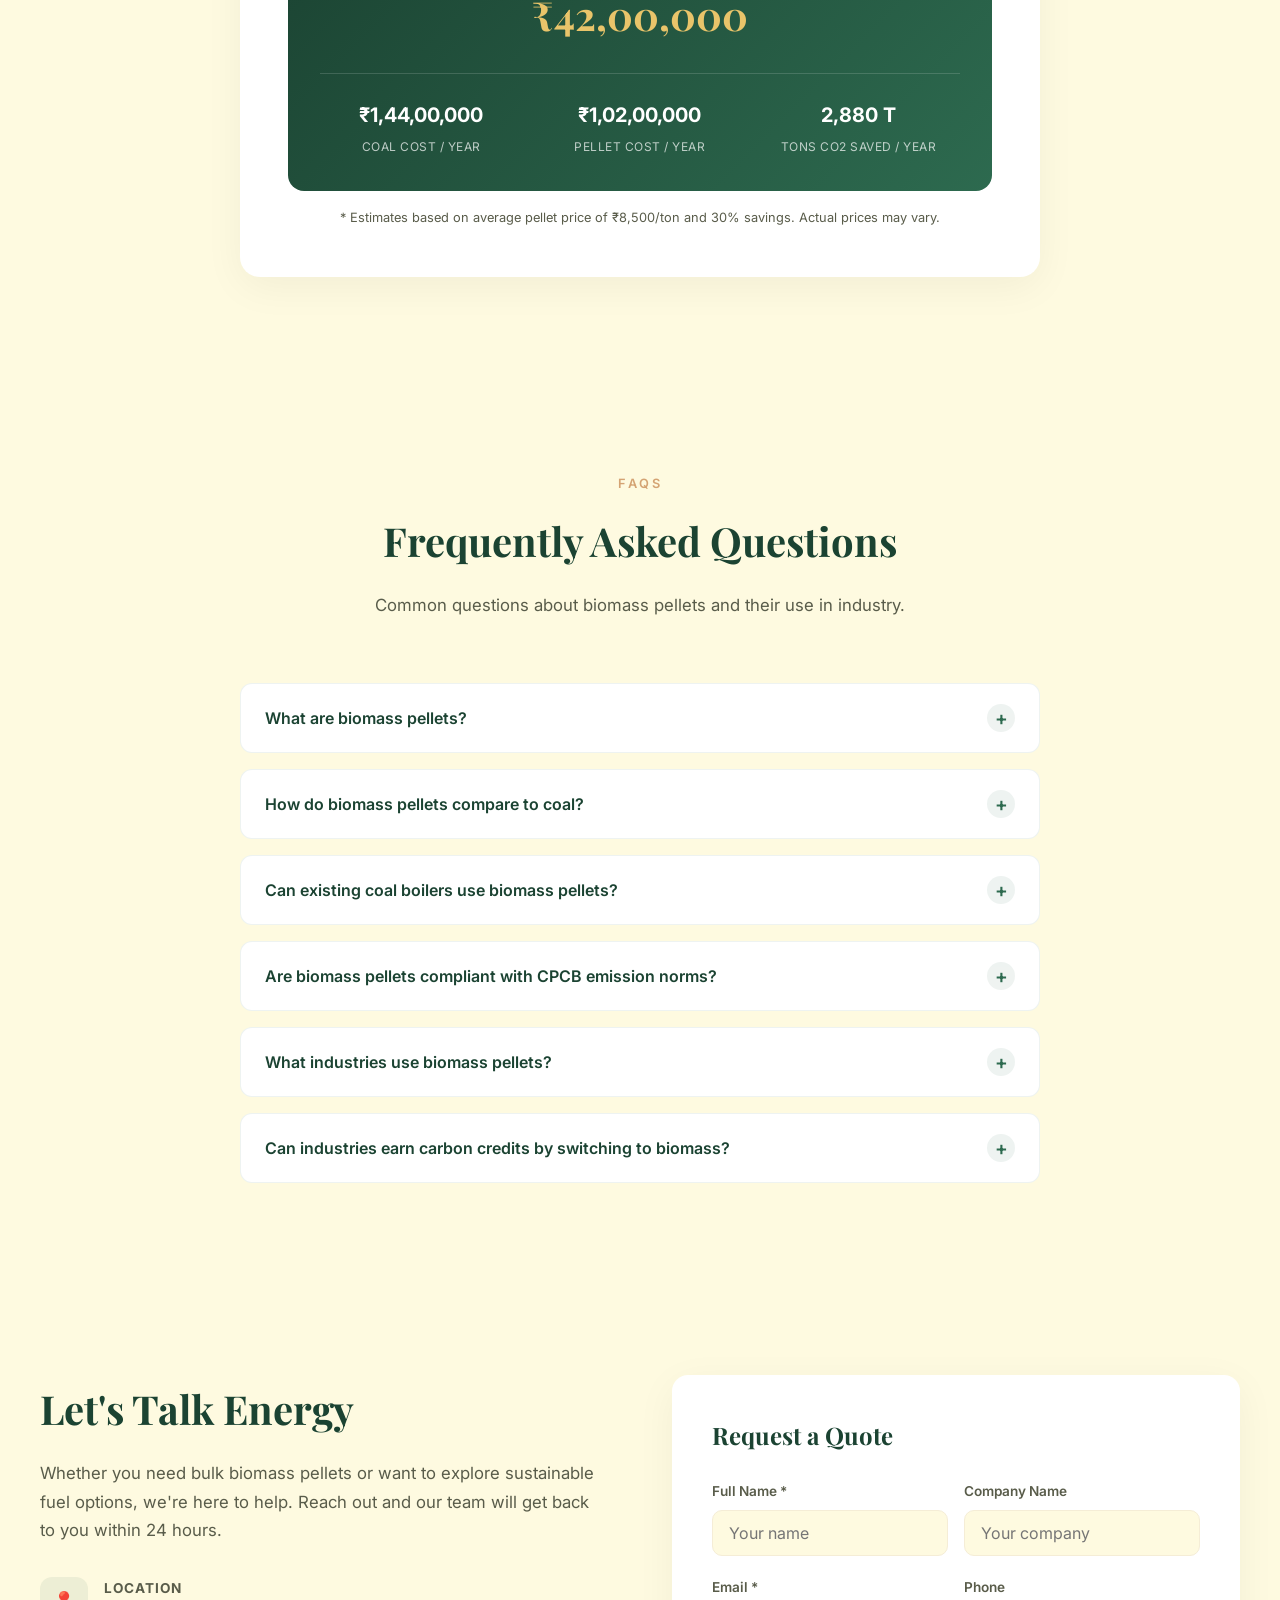
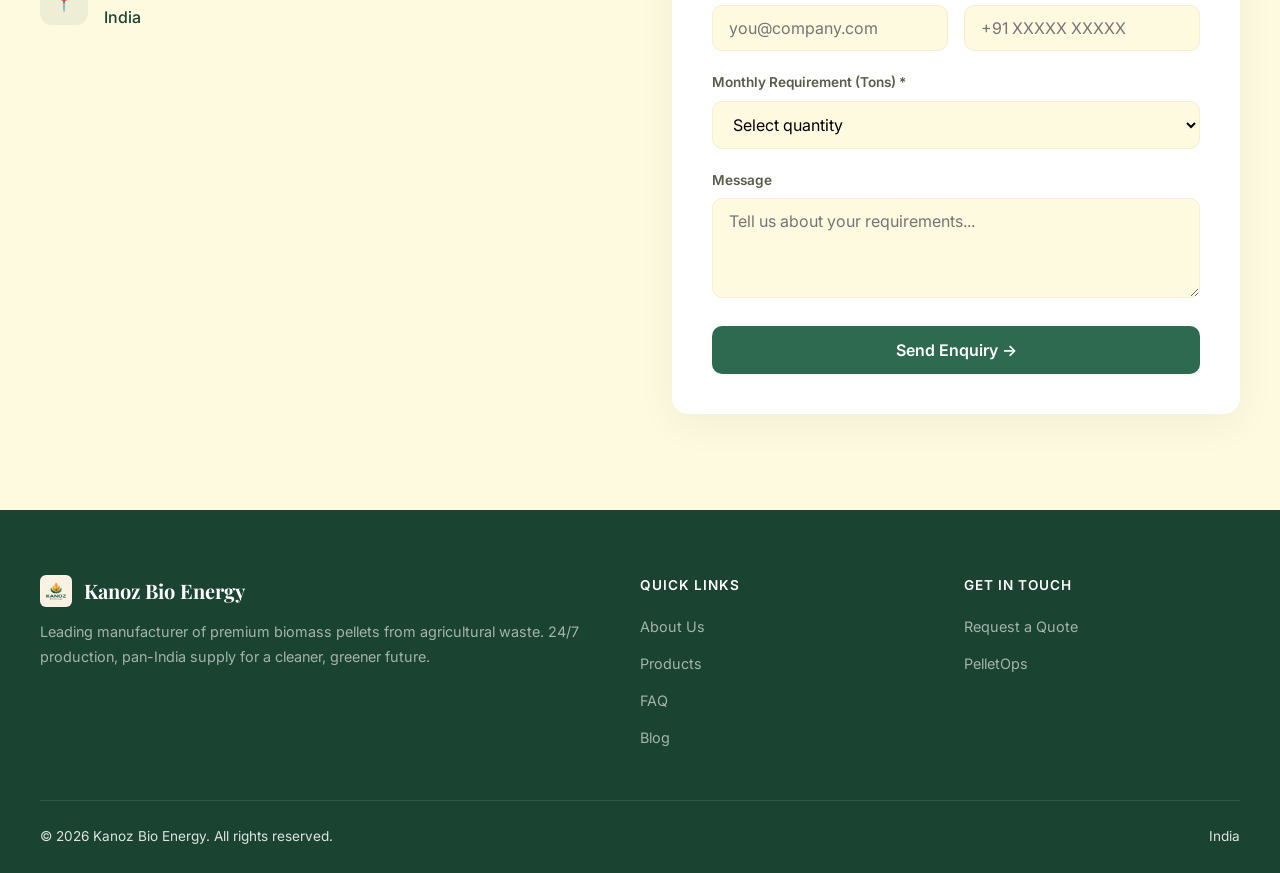
==== commit 4f9054d9: "Add 2 articles for June 5, 2026 - Paddy Straw Biomass Guide (7 min) + BEE Carbon Market Roadshow Pol" ====
--- a/index.html
+++ b/index.html
@@ -1905,6 +1905,28 @@
       <p data-i18n="blog_desc">Stay informed about biomass energy, sustainability practices, and industry trends.</p>
     </div>
     <div class="blog-grid">
+      <a href="blog.html#paddy-wheat-straw-biomass-fuel-india-guide" class="blog-card animate-on-scroll">
+        <div class="blog-thumb">
+          <img src="https://images.unsplash.com/photo-1586984456747-d78bd259c534?w=600&auto=format&fit=crop" alt="Rice paddy field in India representing paddy straw biomass feedstock potential for industrial fuel" loading="lazy">
+        </div>
+        <div class="blog-content">
+          <div class="blog-meta-tag">Guide</div>
+          <h3>Paddy Straw and Wheat Straw as Industrial Biomass Fuel: India&#8217;s Stubble Burning Crisis Turned Energy Opportunity</h3>
+          <p>India burns 60&#8211;90 million tonnes of straw every harvest season. Here is what industrial buyers need to know about properties, government mandates, and sourcing straw-based pellets.</p>
+          <span class="blog-read-more">Read Article &rarr;</span>
+        </div>
+      </a>
+      <a href="blog.html#bee-carbon-market-training-roadshow-october-2026" class="blog-card animate-on-scroll">
+        <div class="blog-thumb">
+          <img src="https://images.pexels.com/photos/261013/pexels-photo-261013.jpeg?auto=compress&cs=tinysrgb&w=600" alt="Business professionals at a conference representing BEE&#8217;s national carbon market training roadshow" loading="lazy">
+        </div>
+        <div class="blog-content">
+          <div class="blog-meta-tag">Policy Update</div>
+          <h3>BEE Completes National Carbon Market Training Roadshow &#8212; October 2026 Trading Launch Now in Sight</h3>
+          <p>BEE has completed workshops in five cities. With monitoring data due in July 2026 and trading expected by October, here is what manufacturers in the nine covered sectors must do now.</p>
+          <span class="blog-read-more">Read Article &rarr;</span>
+        </div>
+      </a>
       <a href="blog.html#biomass-boiler-efficiency-measure-improve-guide" class="blog-card animate-on-scroll">
         <div class="blog-thumb">
           <img src="https://images.unsplash.com/photo-1581094288338-2314dddb7ece?w=600&auto=format&fit=crop" alt="Industrial steam pipes representing biomass boiler efficiency measurement for Indian manufacturers" loading="lazy">
@@ -1913,28 +1935,6 @@
           <div class="blog-meta-tag">Guide</div>
           <h3>Biomass Boiler Efficiency: How to Measure, Calculate, and Improve It</h3>
           <p>Most biomass boilers in Indian factories run at 65&#8211;72% efficiency when they should be at 78&#8211;82%. Here is how to benchmark your boiler and close the gap without capital expenditure.</p>
-          <span class="blog-read-more">Read Article &rarr;</span>
-        </div>
-      </a>
-      <a href="blog.html#national-bioenergy-programme-phase1-closure-phase2-india" class="blog-card animate-on-scroll">
-        <div class="blog-thumb">
-          <img src="https://images.unsplash.com/photo-1524995997946-a1c2e315a42f?w=600&auto=format&fit=crop" alt="Government energy ministry representing India's National Bioenergy Programme Phase II approval" loading="lazy">
-        </div>
-        <div class="blog-content">
-          <div class="blog-meta-tag">Policy Update</div>
-          <h3>India&#8217;s National Bioenergy Programme Phase I Has Closed &#8212; What Pending Phase II Means for Buyers</h3>
-          <p>MNRE&#8217;s &#8377;858 crore biomass subsidy scheme ended March 31, 2026. New plant applications are frozen pending Phase II approval. Here is what it means for pellet supply in FY 2026&#8211;27.</p>
-          <span class="blog-read-more">Read Article &rarr;</span>
-        </div>
-      </a>
-      <a href="blog.html#biomass-foundry-metal-casting-india-guide" class="blog-card animate-on-scroll">
-        <div class="blog-thumb">
-          <img src="https://images.unsplash.com/photo-1504328345606-18bbc8c9d7d1?w=600&auto=format&fit=crop" alt="Industrial factory floor representing biomass fuel use in India&#8217;s foundry and metal casting sector" loading="lazy">
-        </div>
-        <div class="blog-content">
-          <div class="blog-meta-tag">Guide</div>
-          <h3>Biomass Fuel for India&#8217;s Foundry and Metal Casting Industry: A Practical Guide</h3>
-          <p>India has 4,500&#8211;5,000 foundry units consuming significant thermal energy. Here is where biomass can replace furnace oil and LPG &#8212; and what the cost savings look like.</p>
           <span class="blog-read-more">Read Article &rarr;</span>
         </div>
       </a>
